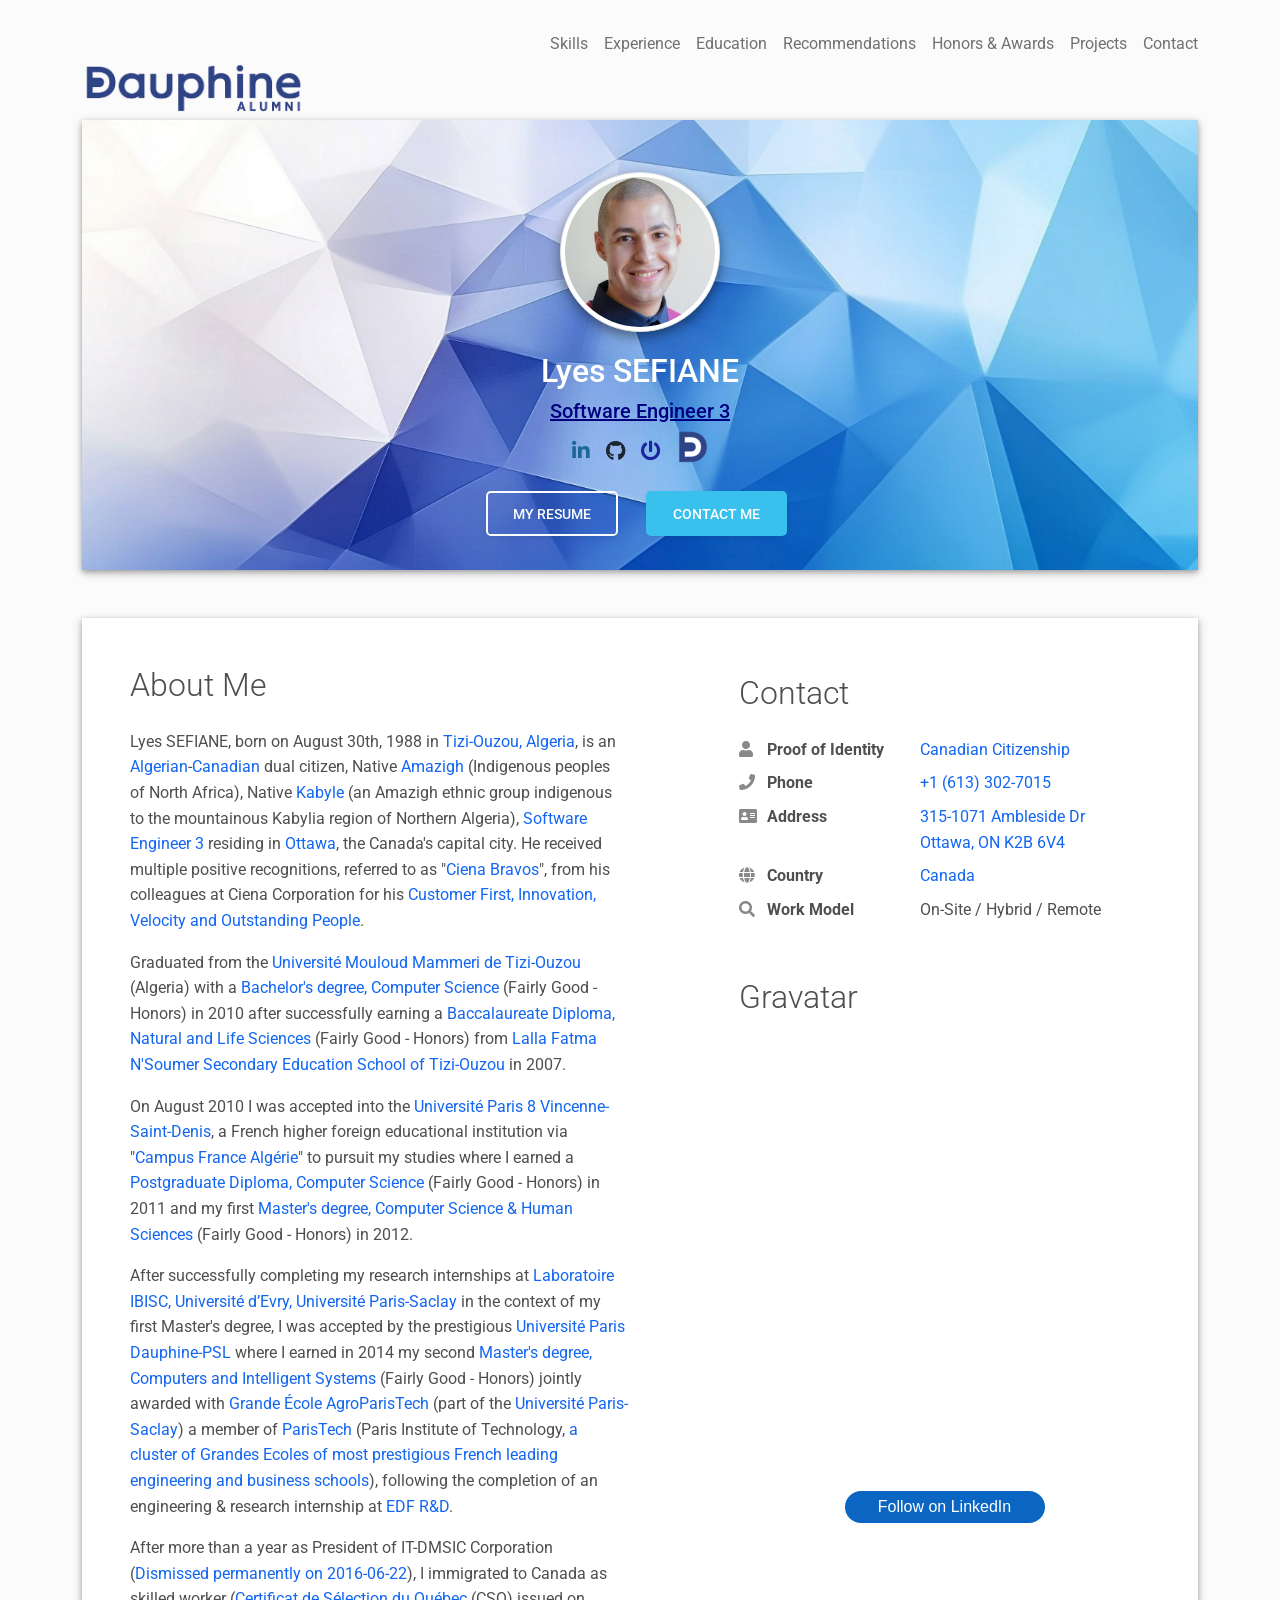
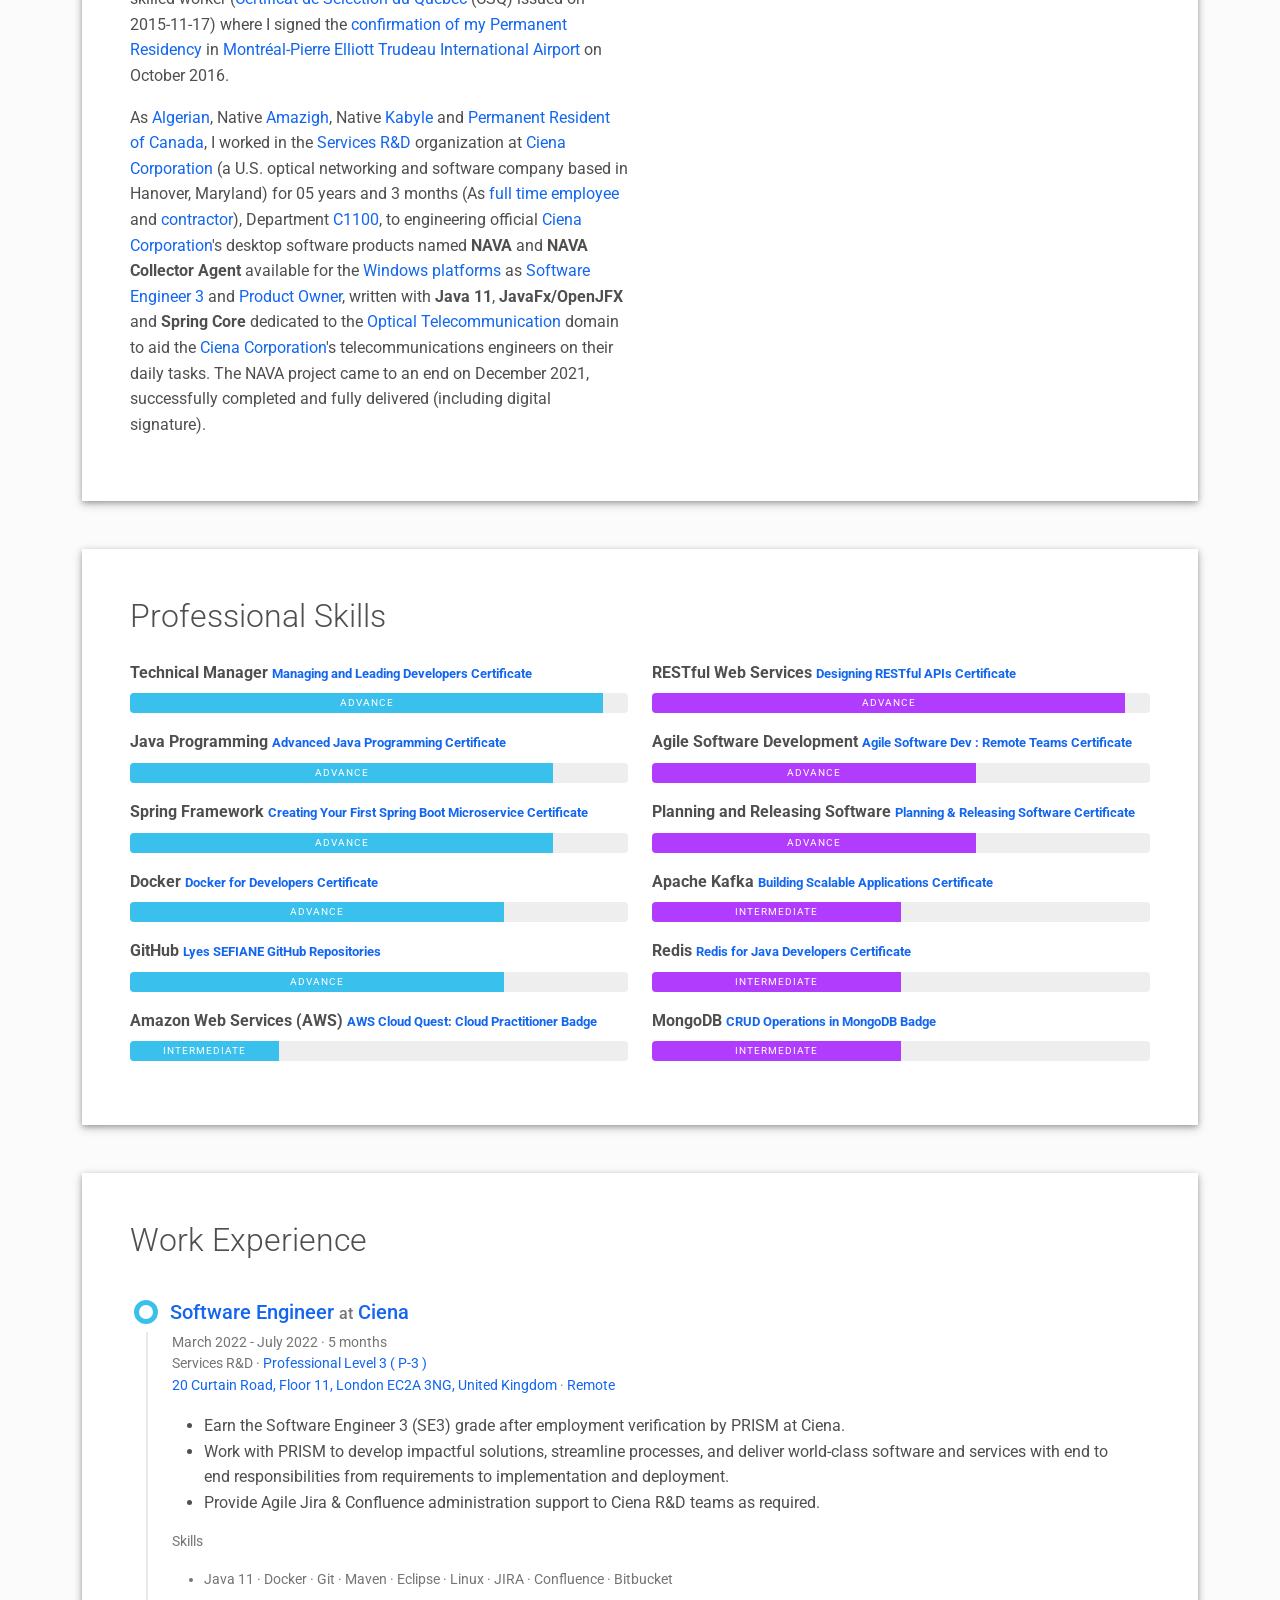
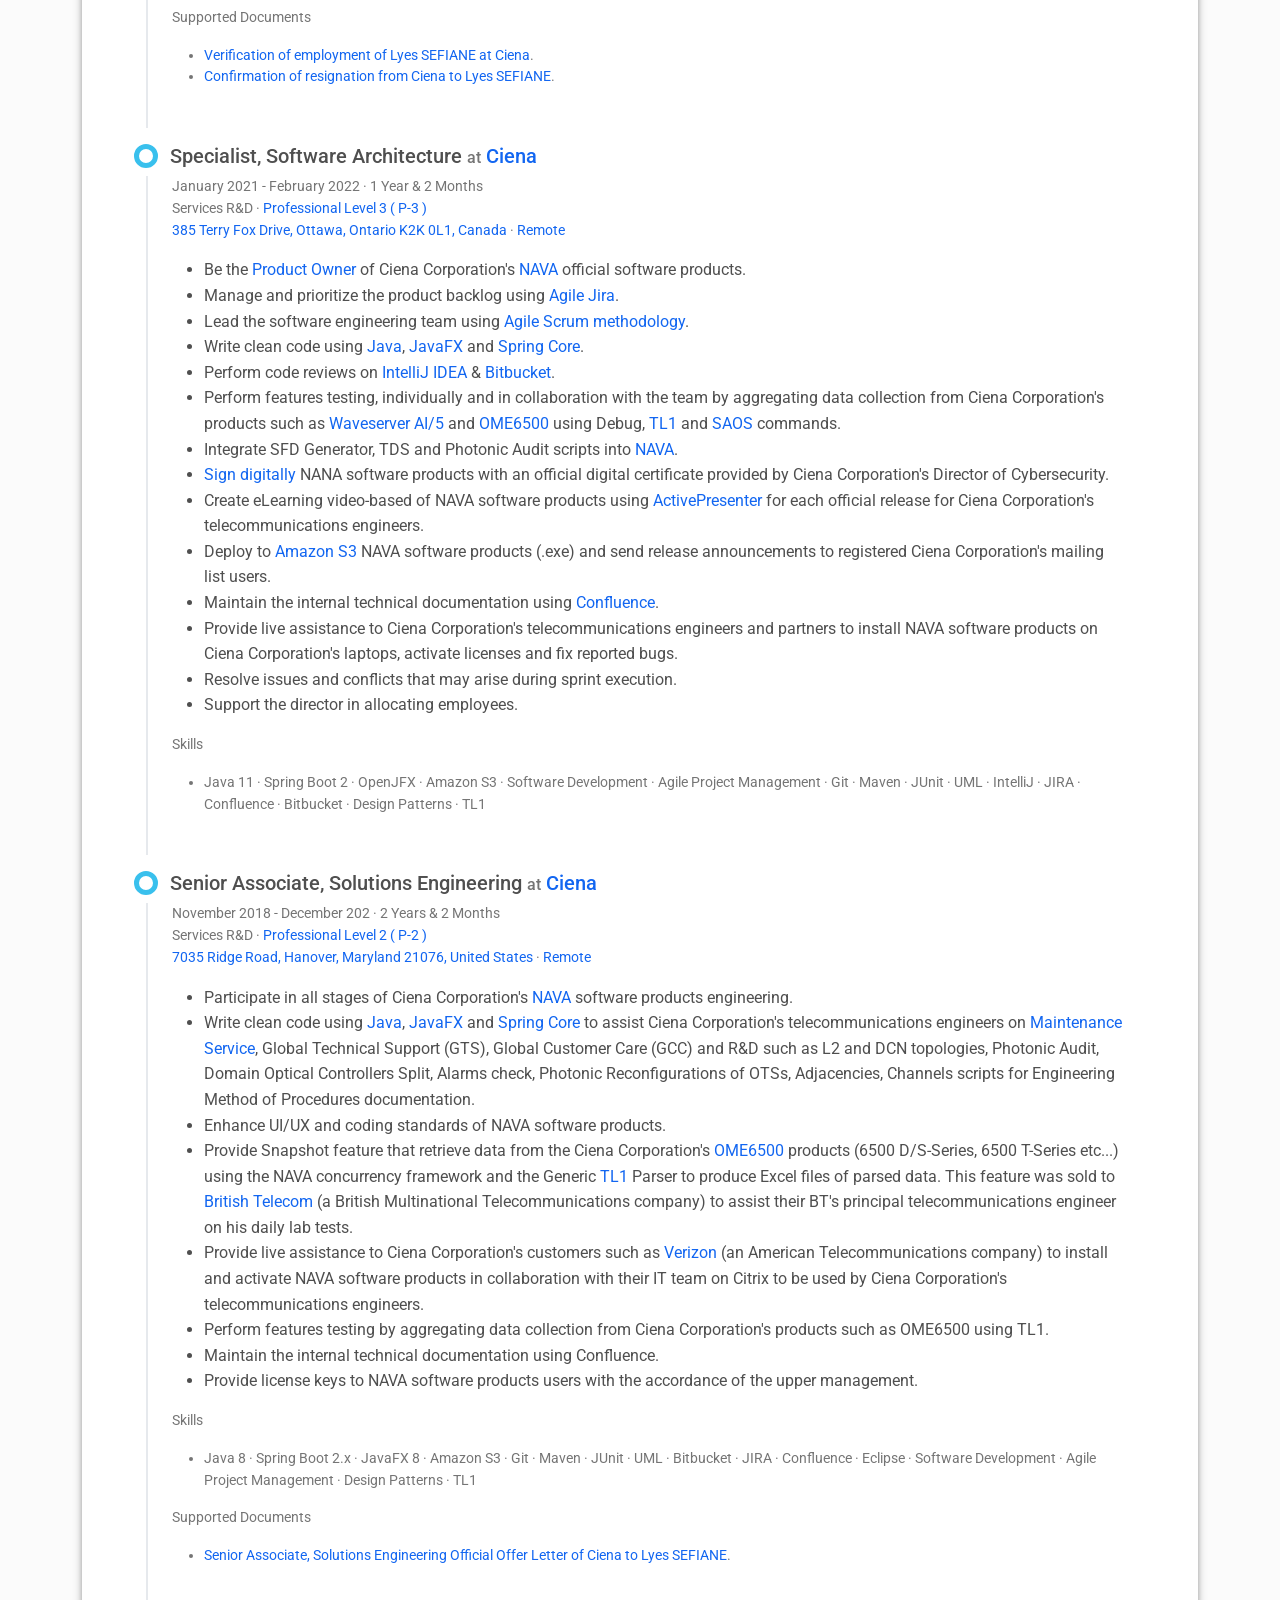
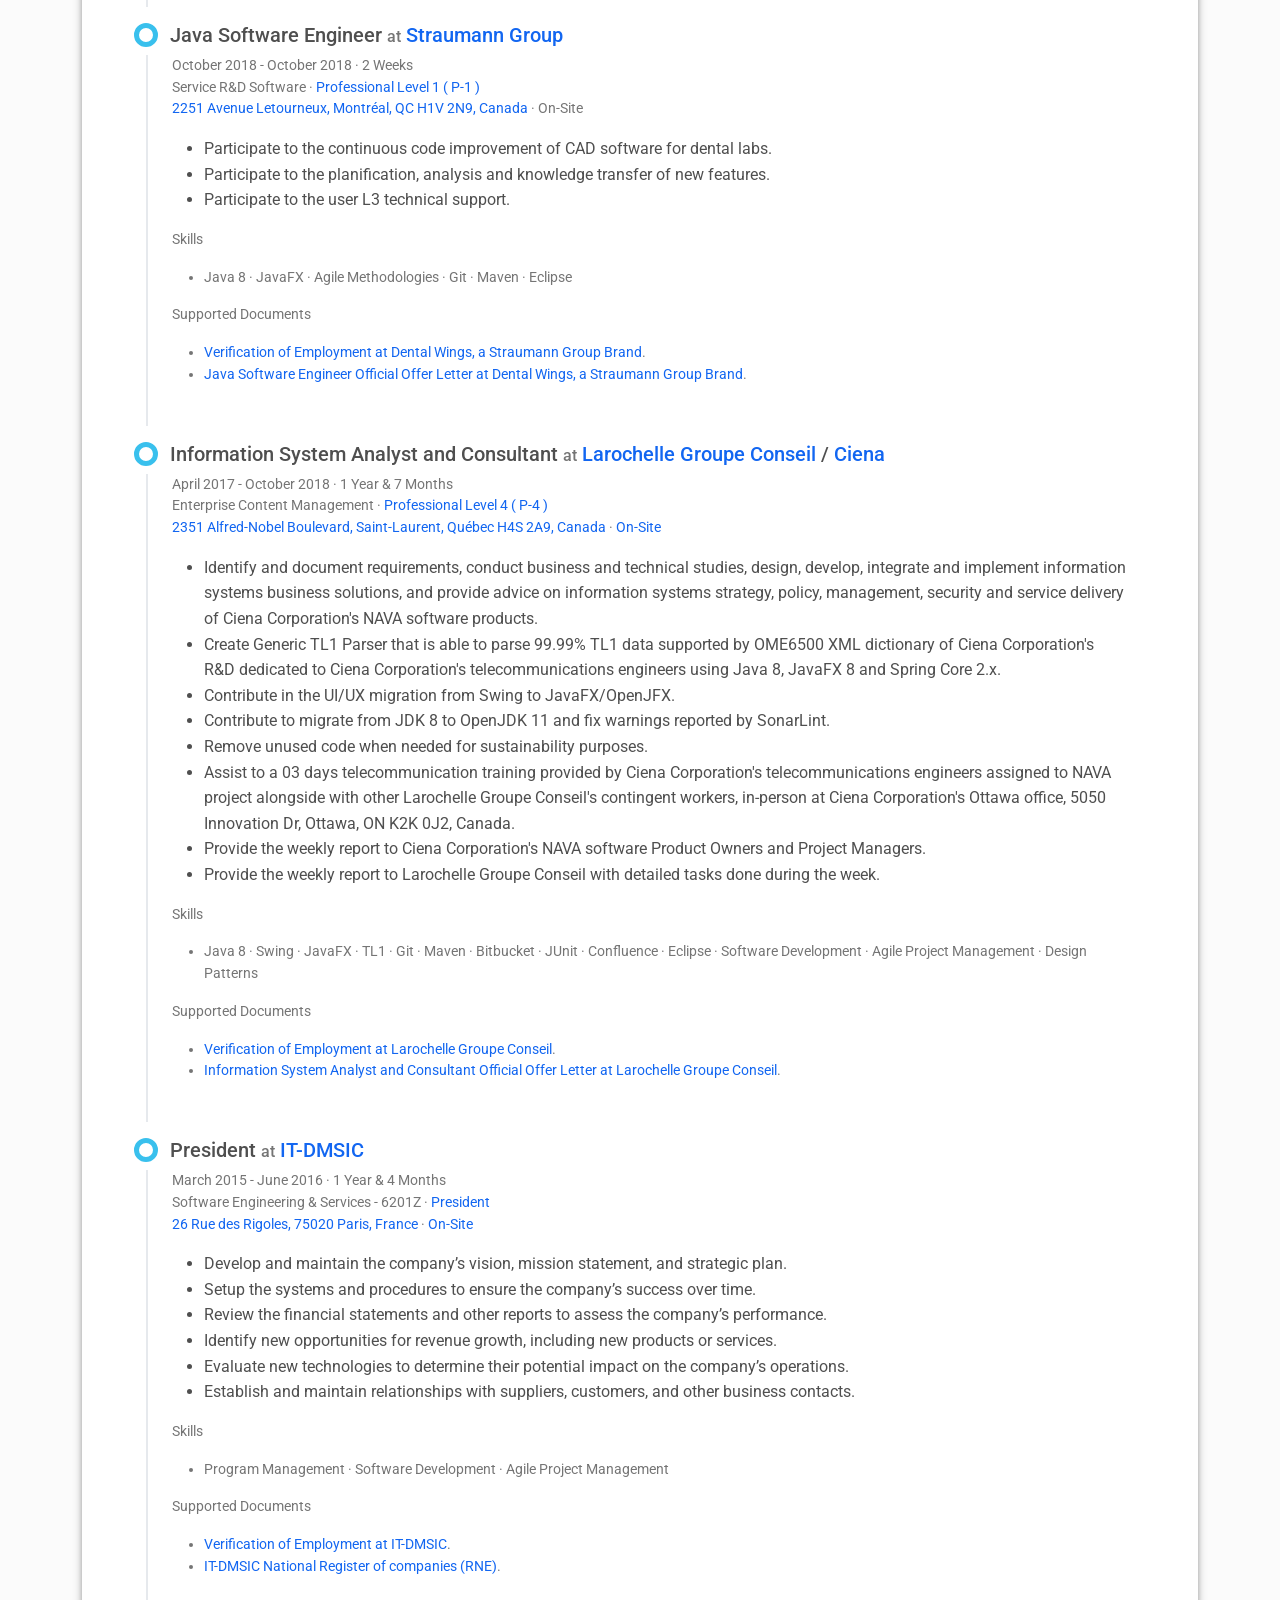
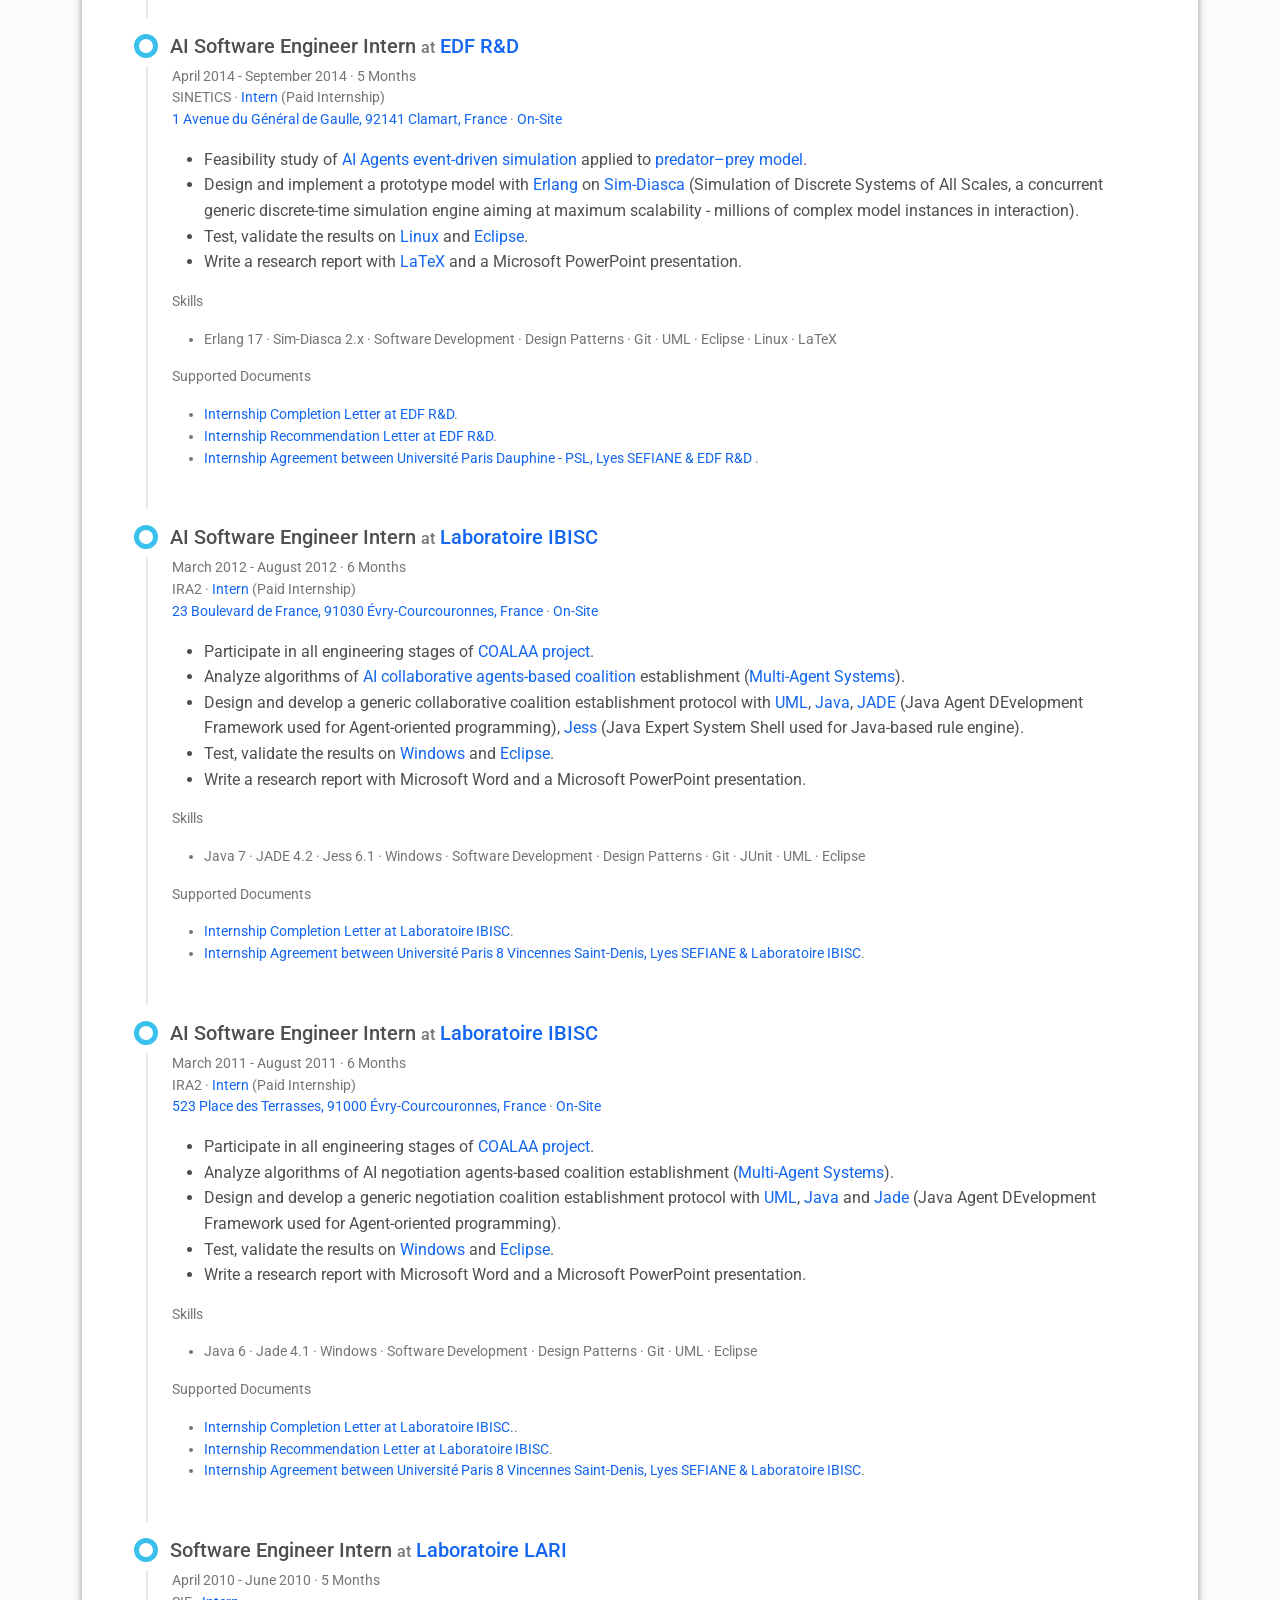
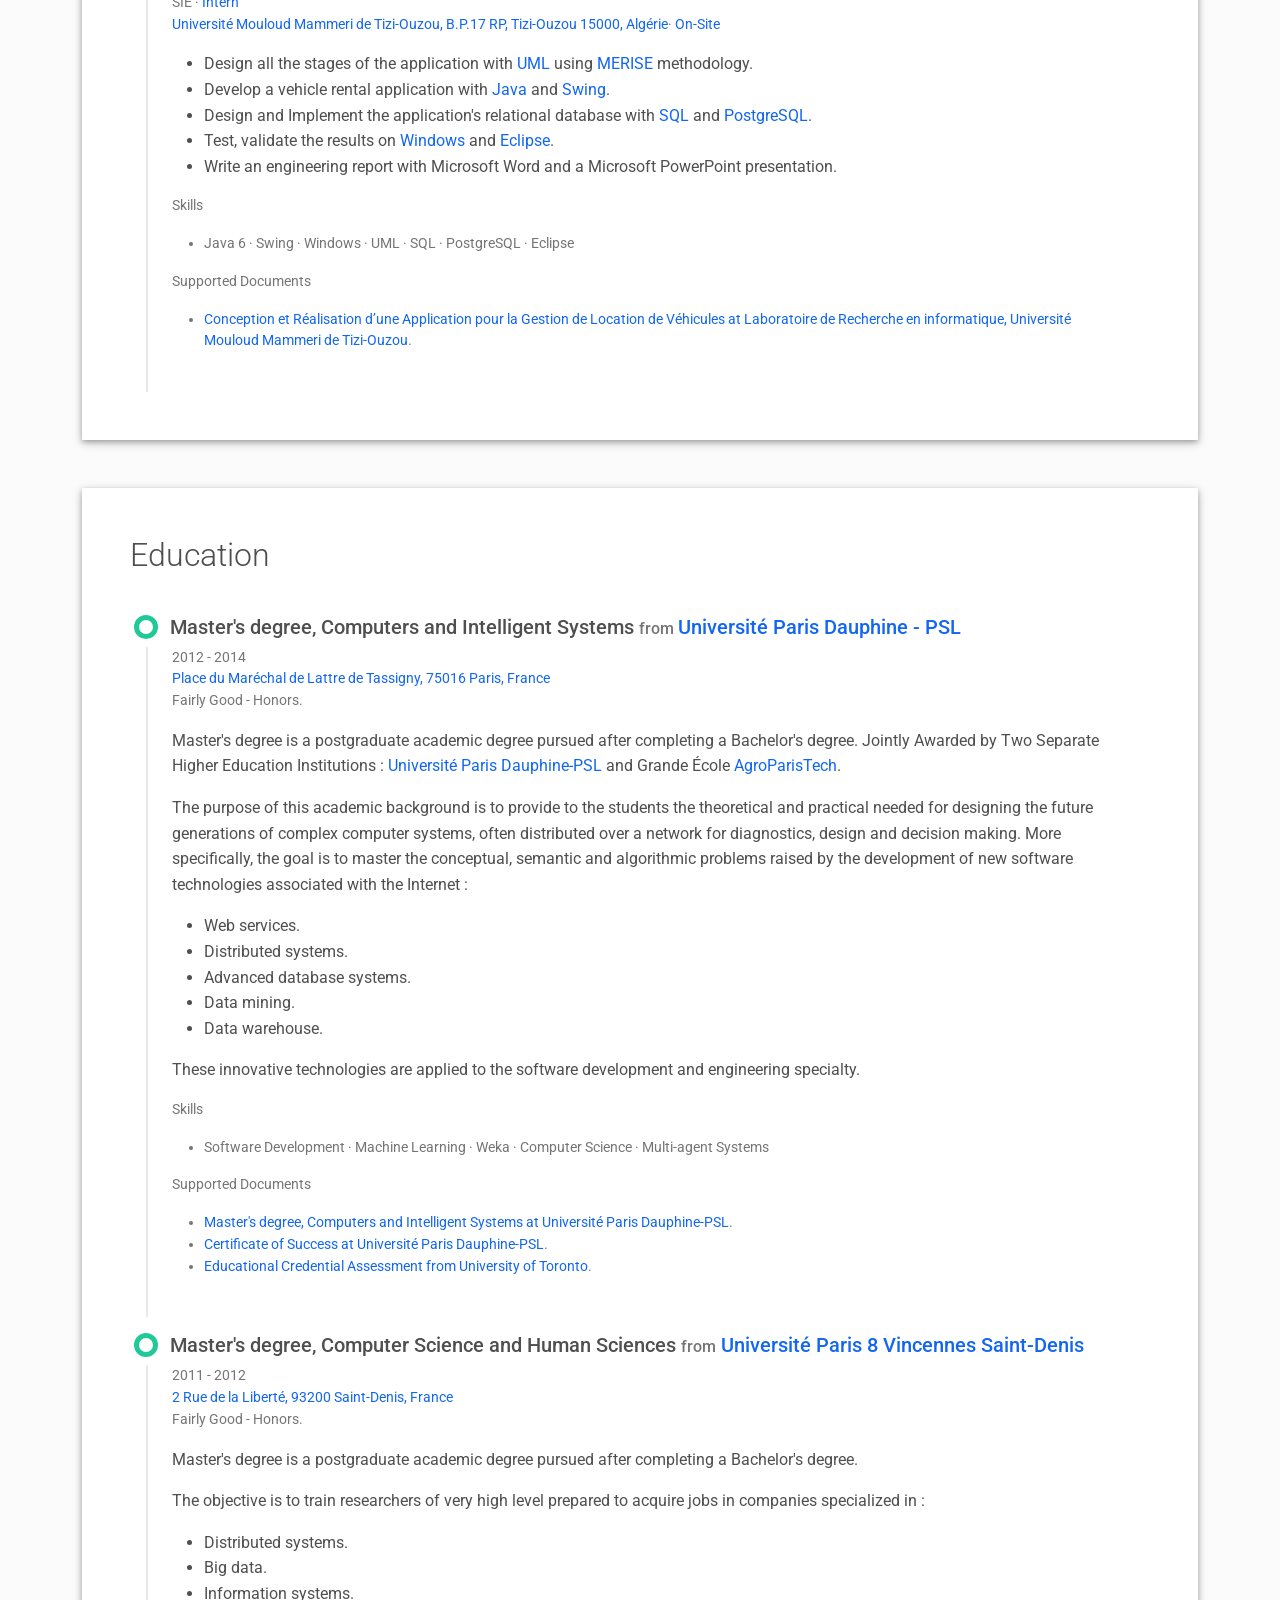
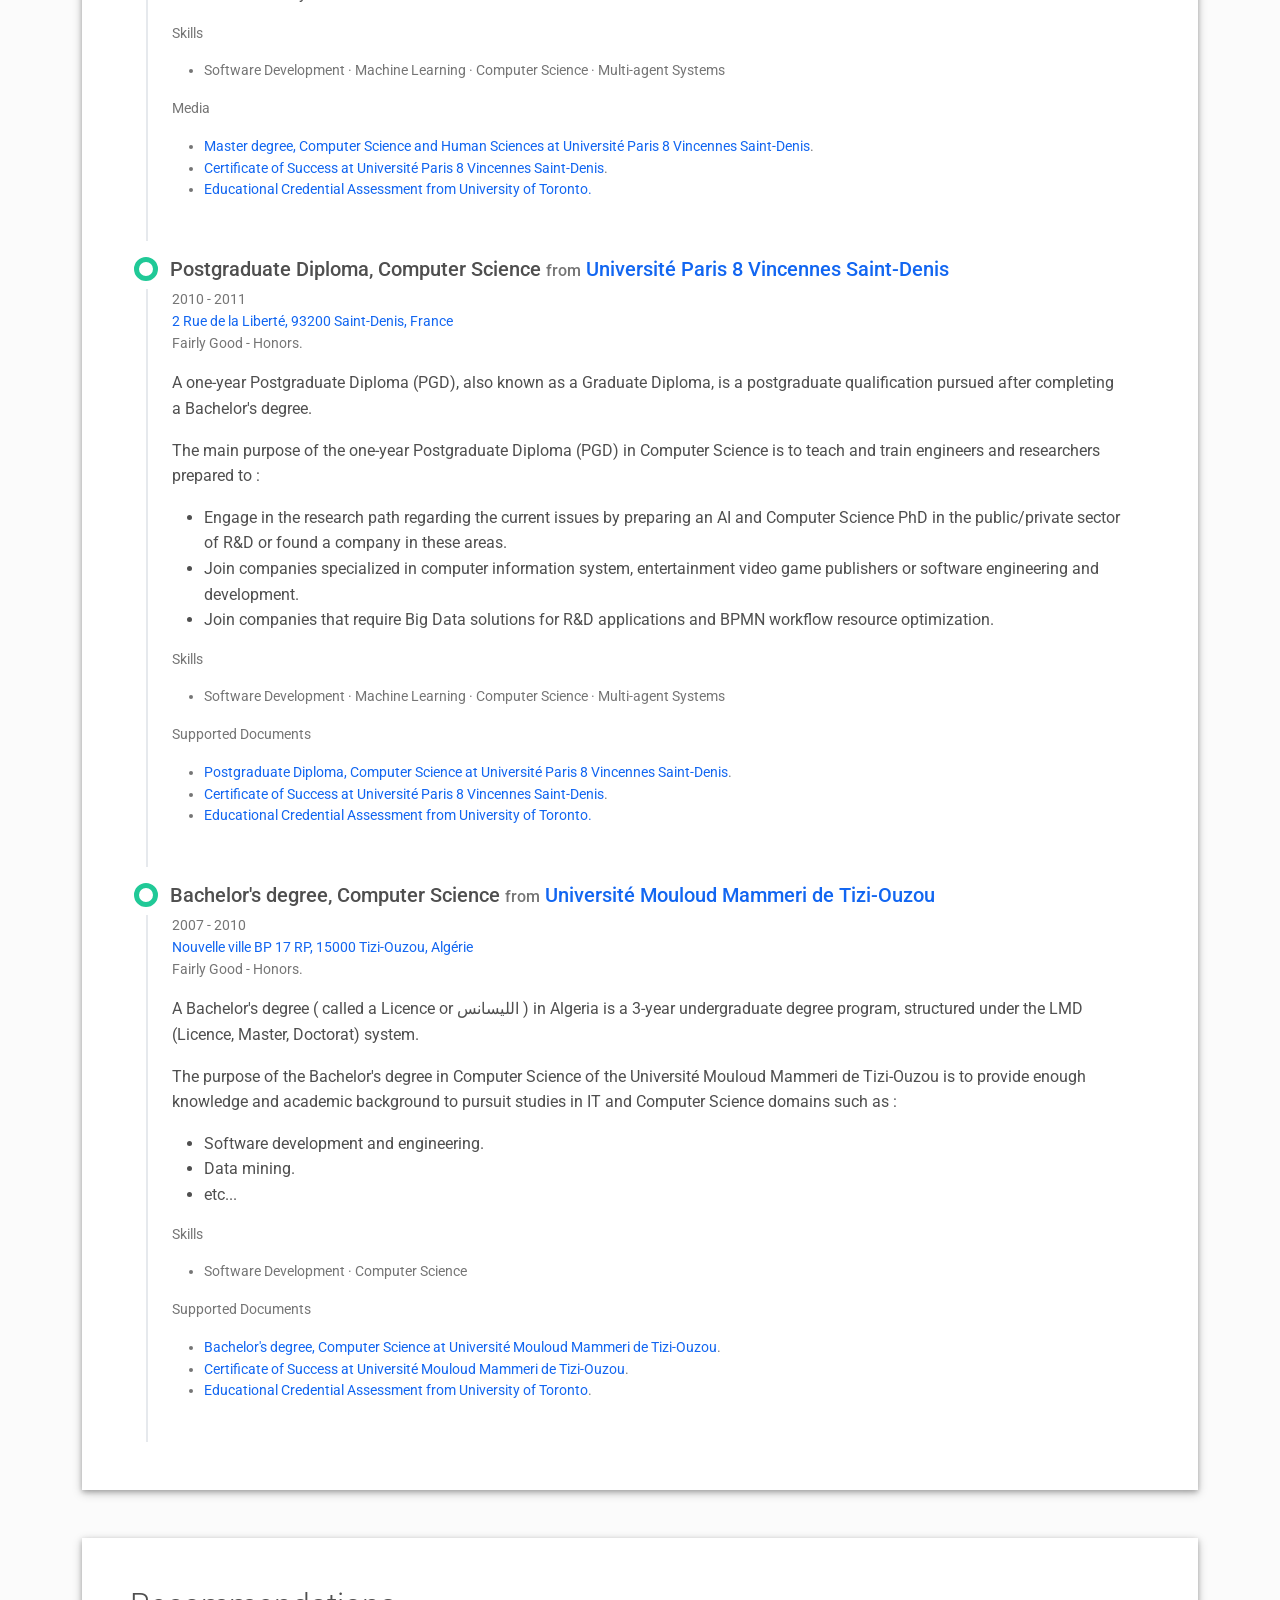
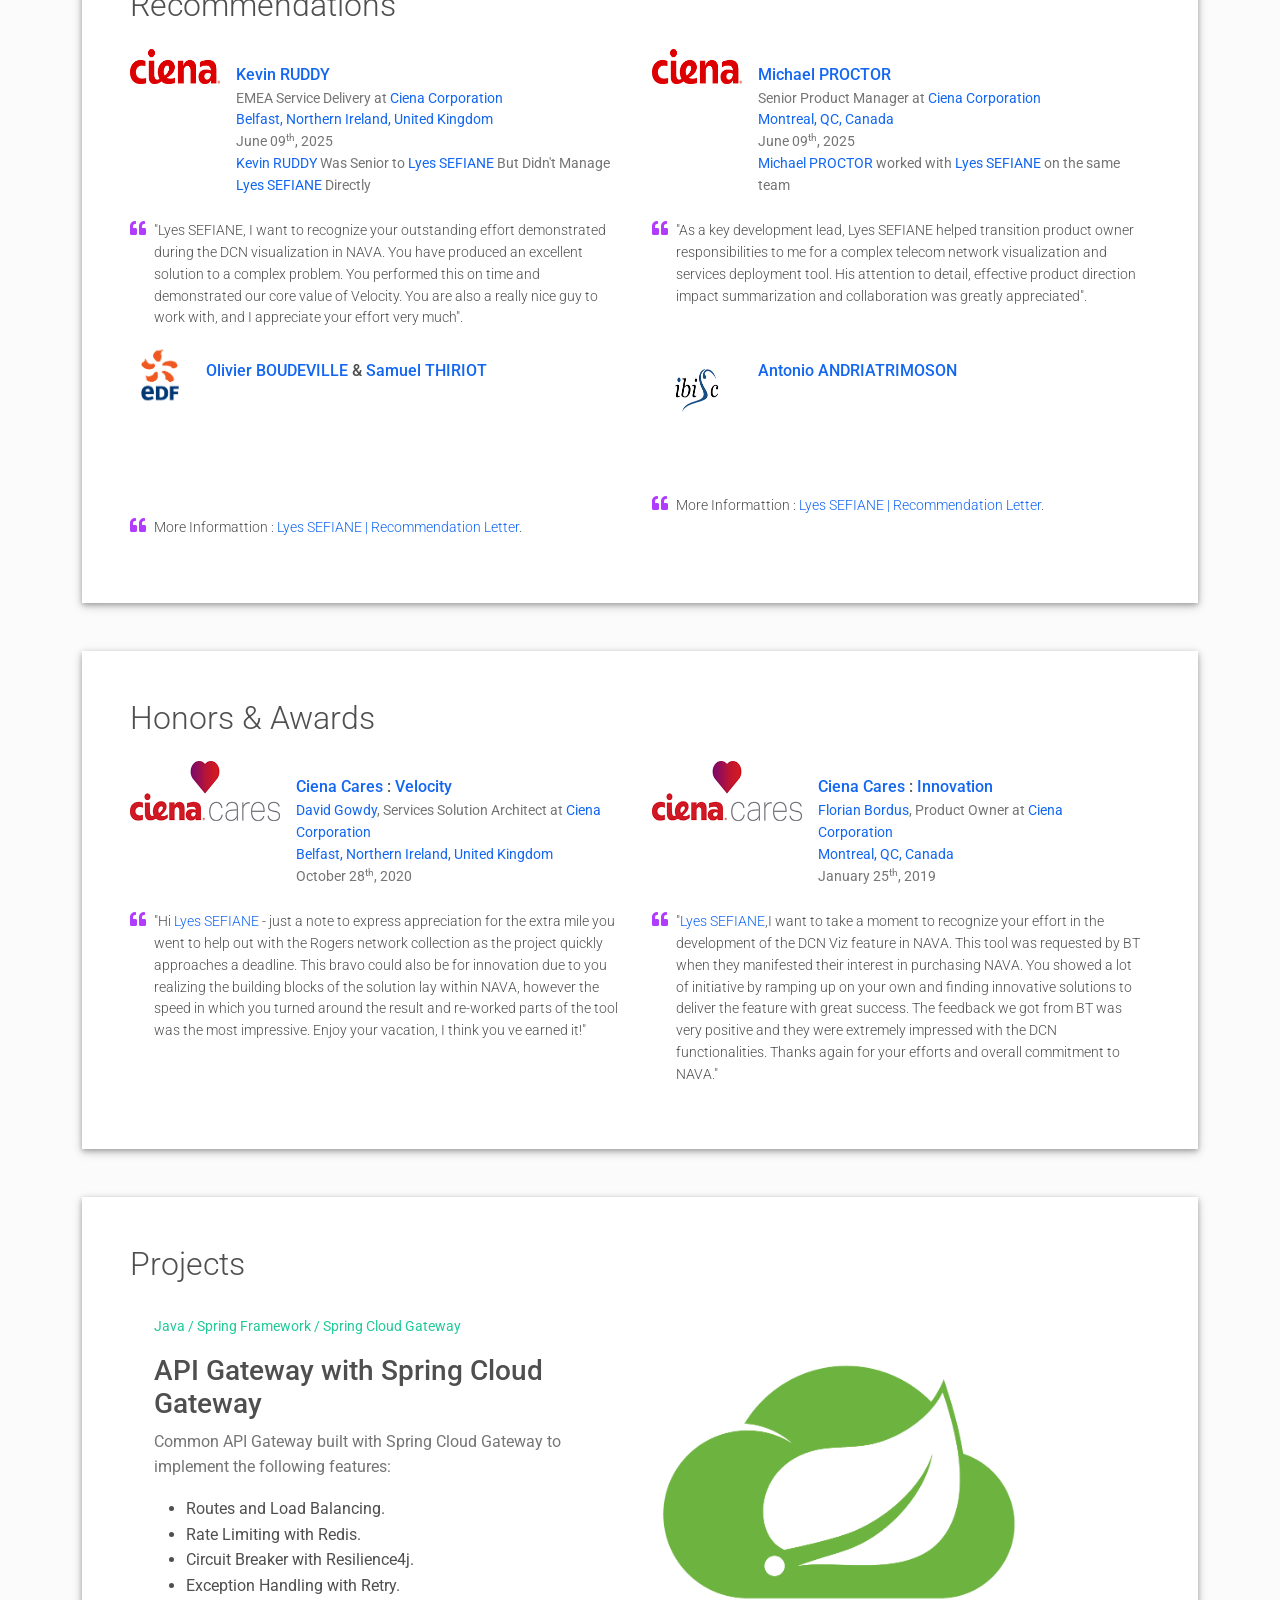
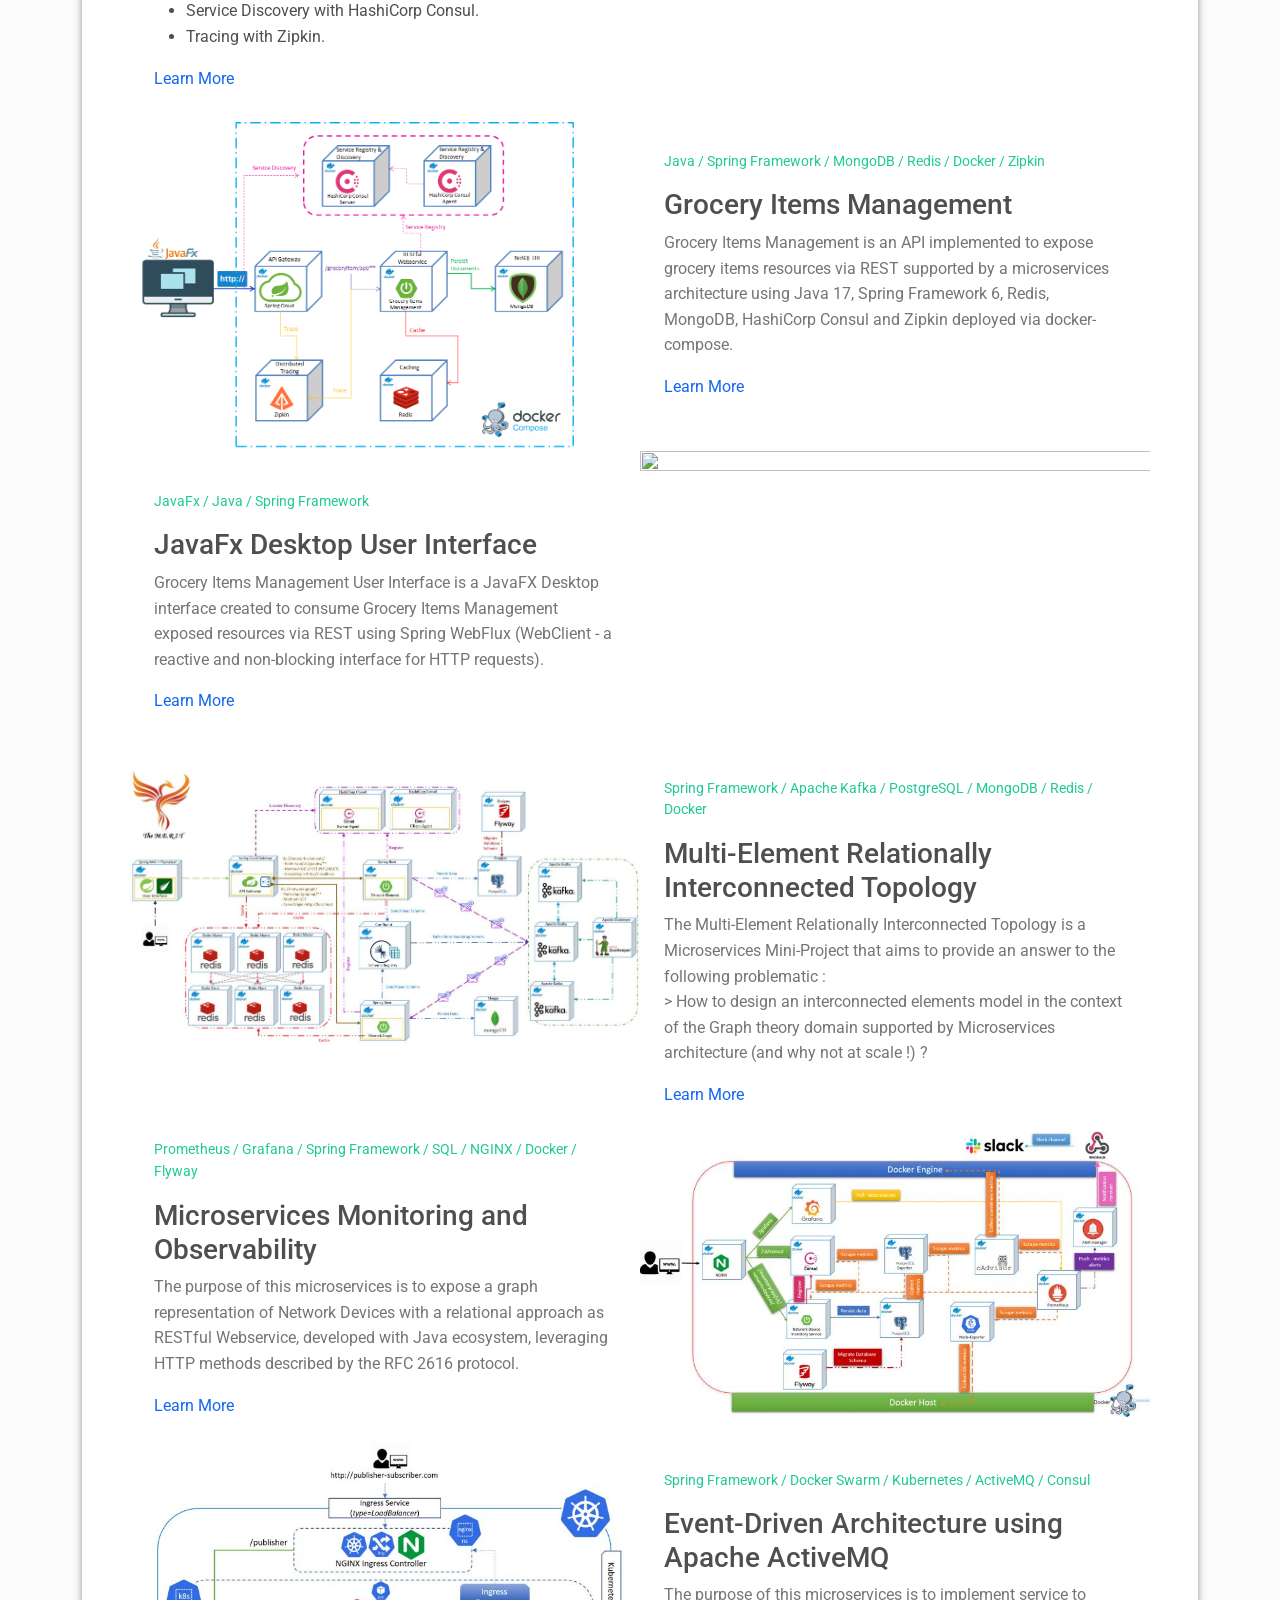
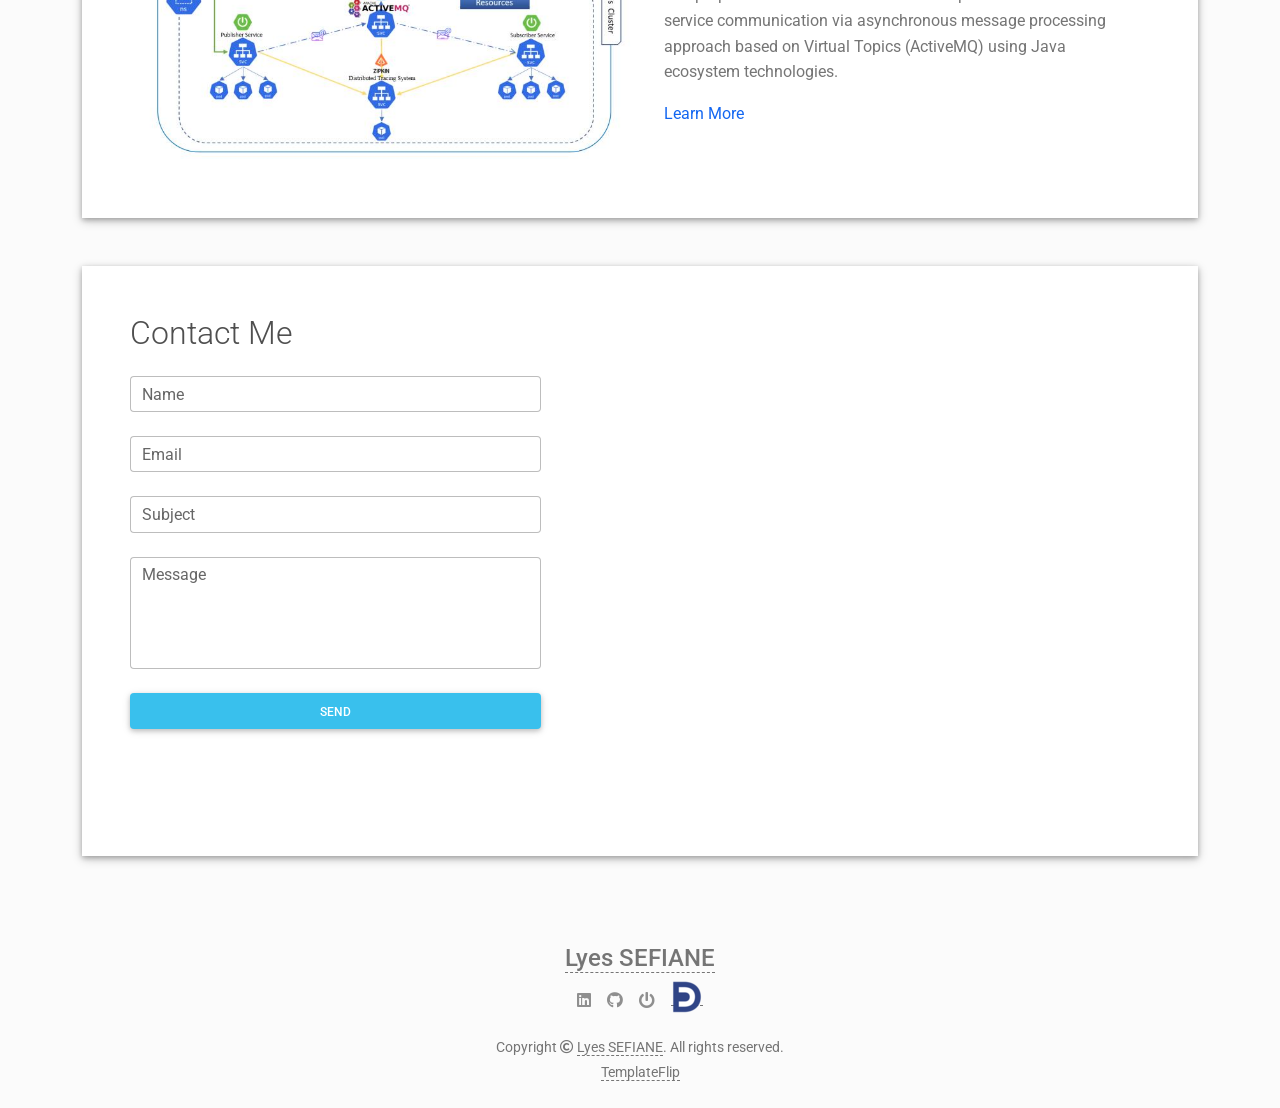
==== index.html @ bfb88513 "Lyes SEFIANE - Software Engineer 3 | Portfolio - Education Section Enhancement Completed." ====
<!DOCTYPE html>
<html lang="en-US" prefix="og: https://ogp.me/ns#">
  <head>
    <meta charset="UTF-8">
    <meta http-equiv="X-UA-Compatible" content="IE=edge">
    <meta name="keywords" content="Lyes SEFIANE - Software Engineer 3 | Portfolio" />
    <meta name="viewport" content="width=device-width, initial-scale=1">
    <meta name="description" content="Lyes SEFIANE, born on August 30th, 1988 in Tizi-Ouzou, Algeria, is an Algerian-Canadian dual citizen, Native Amazigh (Indigenous peoples of North Africa), Native Kabyle (an Amazigh ethnic group indigenous to the mountainous Kabylia region of Northern Algeria), Software Engineer 3 residing in Ottawa, the Canada's capital city.">
    <meta name="author" content="Lyes SEFIANE">
    <meta property="og:image" content="https://github.com/lyes-sefiane/lyes-sefiane-web-app/blob/main/images/lyes-sefiane-canada-portfolio.png?raw=true">
    <title>Lyes SEFIANE - Software Engineer 3 | Portfolio</title>
    <link rel="image_src" href="https://github.com/lyes-sefiane/lyes-sefiane-web-app/blob/main/images/lyes-sefiane-canada-portfolio.png?raw=true" />
    <link rel="canonical" href="https://lyes-sefiane.web.app/" />
    <link rel="preconnect" href="https://fonts.gstatic.com" crossorigin="crossorigin"/>
    <link rel="preload" as="style" href="https://fonts.googleapis.com/css2?family=Poppins:wght@600&amp;family=Roboto:wght@300;400;500;700&amp;display=swap"/>
    <link rel="stylesheet" href="https://fonts.googleapis.com/css2?family=Poppins:wght@600&amp;family=Roboto:wght@300;400;500;700&amp;display=swap" media="print" onload="this.media='all'"/>
    <link href="css/font-awesome/css/all.min.css?ver=1.2.1" rel="stylesheet">
    <link href="css/mdb.min.css?ver=1.2.1" rel="stylesheet">
    <link href="css/aos.css?ver=1.2.1" rel="stylesheet">
    <link href="css/main.css?ver=1.2.1" rel="stylesheet">
    <noscript>
      <link rel="stylesheet" href="https://fonts.googleapis.com/css2?family=Poppins:wght@600&amp;family=Roboto:wght@300;400;500;700&amp;display=swap"/>
      <style type="text/css">
        [data-aos] {
            opacity: 1 !important;
            transform: translate(0) scale(1) !important;
        }
      </style>
    </noscript>
  </head>
  <body class="bg-light" id="top">
    <header class="d-print-none">
      <div class="container text-center text-lg-left">
        <div class="pt-4 clearfix">
          <div class="site-nav"> 
            <nav role="navigation">
              <ul class="nav justify-content-center">
                <li class="nav-item"><a class="nav-link" href="#skills" title="Skills"><span class="menu-title">Skills</span></a>
                </li>
                <li class="nav-item"><a class="nav-link" href="#experience" title="Experience"><span class="menu-title">Experience</span></a>
                </li>
                 <li class="nav-item"><a class="nav-link" href="#education" title="Education"><span class="menu-title">Education</span></a>
                </li>              
                <li class="nav-item"><a class="nav-link" href="#recommendations" title="Recommendations"><span class="menu-title">Recommendations</span></a>
                </li>
                <li class="nav-item"><a class="nav-link" href="#honors-awards" title="Honors-Awards"><span class="menu-title">Honors & Awards</span></a>
                </li>
                <li class="nav-item"><a class="nav-link" href="#projects" title="Projects"><span class="menu-title">Projects</span></a>
                </li>
                <li class="nav-item"><a class="nav-link" href="#contact" title="Contact"><span class="menu-title">Contact</span></a>
                </li>
              </ul>
            </nav>
          </div>
        </div>
      </div>
    </header>
<div class="page-content">
<div class="container">
<div class="resume-container">
<a href="https://www.dauphine-alumni.org/fr/cv/lyes-sefiane/dauphine/2014" target="_blank"><img src="images/dauphine-alumni.png" width="20%" height="20%"/></a> 
  <div class="shadow-1-strong bg-white my-2" id="intro">
    <div class="bg-info text-white">
      <div class="cover bg-image"><img style="height:100%;width:100%;" src="images/cover-image.jpg"/>
        <div class="mask">
          <div class="text-center p-5">
            <div class="avatar p-1"><img class="rounded-circle img-thumbnail shadow-2-strong" src="images/lyes-sefiane.PNG" width="160" height="160"/></div>
            <div class="header-bio mt-3">
              <div data-aos="zoom-in" data-aos-delay="0">
                <h1 class="h2">Lyes SEFIANE</h1>
                  <h5><a href="https://drive.google.com/file/d/1BnjgDKFDwMiCZn5dc0L1Ui_25WWP7ab9/view" target="_blank" style="color:navy; text-decoration: underline;">Software Engineer 3</a></h5>
              </div>
              <div class="header-social mb-3 d-print-none" data-aos="zoom-in" data-aos-delay="200">
                <nav role="navigation">
                  <ul class="nav justify-content-center">
                    <li class="nav-item"><a class="nav-link" href="https://www.linkedin.com/in/lyes-sefiane" title="LinkedIn" target="_blank"><i class="fab fa-linkedin-in" style="color: #035683;"></i><span class="menu-title sr-only">LinkedIn</span></a>
                    </li>
                    <li class="nav-item"><a class="nav-link" href="https://github.com/lyes-sefiane" title="Github" target="_blank"><i class="fab fa-github" style='color:black'></i><span class="menu-title sr-only">Github</span></a>
                    </li>
                    <li class="nav-item"><a class="nav-link" href="https://gravatar.com/lyessefiane" title="Gravatar" target="_blank"><i class="fa fa-power-off" style='color:darkblue'></i><span class="menu-title sr-only">Gravatar</span></a>
                    </li>
                    <li class="nav-item"><a href="https://www.dauphine-alumni.org/fr/cv/lyes-sefiane/dauphine/2014" title="Dauphine Alumni" target="_blank"><img src="images/dauphine-logo.png"><span class="menu-title sr-only">Dauphine Alumni</span></a>
                    </li>
                  </ul>
                </nav>
              </div>
              <div class="d-print-none">
                  <a class="btn btn-outline-light btn-lg shadow-sm mt-1 me-3 mb-2" href="https://drive.google.com/file/d/1bkq8SZ7Ja_p5DxuL6NW0Oh3HfMPkLwu4/view?usp=sharing" title="Lyes Sefiane | Resume" data-aos-delay="700" target="_blank">MY RESUME</a>
                  <a class="btn btn-info btn-lg shadow-sm mt-1 m-2" href="#contact" data-aos-delay="700">CONTACT ME</a>
            </div>
            <div>
            </div>
            </div>
          </div>
        </div>
      </div>
    </div>
  </div>

  <!-- About Section -->
  <!------------------->
  <div class="shadow-1-strong bg-white my-5 p-5" id="about">
    <div class="about-section">
      <div class="row">
        <div class="col-md-6">
          <h2 class="h2 fw-light mb-4">About Me</h2>
            <section>
                <p>Lyes SEFIANE, born on August 30th, 1988 in <a href="https://maps.app.goo.gl/kSXZ65gdiTkuaKwR6" target="_blank">Tizi-Ouzou, Algeria</a>, is an
                    <a href="https://drive.google.com/file/d/1HzOTDT4hrelHlvfMTe-rifpWcx39zinb/view?usp=sharing" target="_blank">Algerian</a>-<a href="https://drive.google.com/file/d/12dh_p6dAjBZSimROL9dcw-bLXMYd6yrV/view?usp=drive_link" target="_blank">Canadian</a> dual citizen,
                    Native <a href="https://dpul.princeton.edu/oral-history-nes/feature/who-are-the-amazigh" target="_blank">Amazigh</a> (Indigenous peoples of North Africa), Native <a href="https://en.wikipedia.org/wiki/Kabyle_people" target="_blank">Kabyle</a>
                    (an Amazigh ethnic group indigenous to the mountainous Kabylia region of Northern Algeria), <a href="https://drive.google.com/file/d/1BnjgDKFDwMiCZn5dc0L1Ui_25WWP7ab9/view?usp=sharing" target="_blank">Software Engineer 3</a> residing in <a href="https://maps.app.goo.gl/DyicXDprhspQdiKXA">Ottawa</a>,
                    the Canada's capital city. He received multiple positive recognitions, referred to as "<a href="https://www.ciena.com/about/purpose" target="_blank">Ciena Bravos</a>", from his colleagues at Ciena Corporation for his <a href="#honors-awards">Customer First, Innovation, Velocity and Outstanding People</a>.
                </p>
                <p>Graduated from the <a href="https://www.ummto.dz/" target="_blank">Université Mouloud Mammeri de Tizi-Ouzou</a> (Algeria) with a <a href="https://drive.google.com/file/d/15ezQ4R0MHawlukED5f6lv1PImFLMqXwa/view?usp=sharing" target="_blank">Bachelor's degree, Computer Science</a> (Fairly Good - Honors) in 2010
                    after successfully earning a <a href="https://drive.google.com/file/d/1bse4l1s3VRxCj7dCN_lhpnIYBMJ9tmqa/view" target="_blank">Baccalaureate Diploma, Natural and Life Sciences</a> (Fairly Good - Honors) from
                    <a href="https://share.google/w3pdgX5q91evTyXPJ" target="_blank">Lalla Fatma N'Soumer Secondary Education School of Tizi-Ouzou</a> in 2007.
                </p>
                <p>On August 2010 I was accepted into the <a href="https://www.univ-paris8.fr/" target="_blank">Université Paris 8 Vincenne-Saint-Denis</a>, a French higher foreign educational institution via "<a href="https://www.algerie.campusfrance.org/" target="_blank">Campus France Algérie</a>" to pursuit
                    my studies where I earned a <a href="https://drive.google.com/file/d/1WdS2EfZTExwXt6VpmlChSbPSomkTQpRp/view" target="_blank">Postgraduate Diploma, Computer Science</a> (Fairly Good - Honors) in 2011 and
                    my first <a href="https://drive.google.com/file/d/1lzQmrBOSFxf5csVgvnWjMZ0Z_ch4XiMS/view" target="_blank">Master's degree, Computer Science & Human Sciences</a> (Fairly Good - Honors) in 2012.
                </p>
                <p>After successfully completing my research internships at <a href="https://www.ibisc.univ-evry.fr/" target="_blank">Laboratoire IBISC, Université d’Evry, Université Paris-Saclay</a> in the context of my first Master's degree,
                    I was accepted by the prestigious <a href="https://dauphine.psl.eu/en/" target="_blank">Université Paris Dauphine-PSL</a> where I earned in 2014 my second
                    <a href="https://drive.google.com/file/d/1G-l6zorsnxlqjh_XCGZ6UACVLiKEqN2L/view" target="_blank">Master's degree, Computers and Intelligent Systems</a> (Fairly Good - Honors) jointly awarded with <a href="https://www.agroparistech.fr/en" target="_blank">Grande École AgroParisTech</a>
                    (part of the <a href="https://www.universite-paris-saclay.fr/en" target="_blank">Université Paris-Saclay</a>) a member of <a href="https://paristech.fr/en" target="_blank">ParisTech</a>
                    (Paris Institute of Technology, <a href="https://paristech.fr/en/paristech-engineering-schools" target="_blank">a cluster of Grandes Ecoles of most prestigious French leading engineering and business schools</a>),
                    following the completion of an engineering & research internship at <a href="https://www.edf.fr/en" target="_blank">EDF R&D</a>.
                </p>
                <p>After more than a year as President of IT-DMSIC Corporation (<a href="https://www.verif.com/en/company/IT-DMSIC-68d9c0471299230338c1fe55/" target="_blank">Dismissed permanently on 2016-06-22</a>),
                    I immigrated to Canada as skilled worker (<a href="https://drive.google.com/file/d/1k9YifLNUQaphpXxWTgePhW3-Jx5iCkYq/view?usp=sharing" target="_blank">Certificat de Sélection du Québec</a> (CSQ) issued on 2015-11-17)
                    where I signed the <a href="https://drive.google.com/file/d/1wyxIkC_lWdDZlfz_JGn1-NNtj8dNnuzy/view?usp=sharing" target="_blank">confirmation of my Permanent Residency</a> in
                    <a href="https://en.wikipedia.org/wiki/Montr%C3%A9al%E2%80%93Trudeau_International_Airport" target="_blank">Montréal-Pierre Elliott Trudeau International Airport</a> on October 2016.
                </p>
                <p>As <a href="https://drive.google.com/file/d/1ZFE8EHSwM2NZnp4pd2QSYdXrZNnNiiO_/view" target="_blank">Algerian</a>, Native <a href="https://dpul.princeton.edu/oral-history-nes/feature/who-are-the-amazigh" target="_blank">Amazigh</a>,
                    Native <a href="https://en.wikipedia.org/wiki/Kabyle_people" target="_blank">Kabyle</a> and <a href="https://drive.google.com/file/d/1nAtQwGRk7iIcoxi3vCvd03W2MWvyXFmz/view?usp=sharing" target="_blank">Permanent Resident of Canada</a>,
                    I worked in the <a href="https://www.ciena.com/products/ciena-services/improve/optimization-service" target="_blank">Services R&D</a> organization at <a href="https://en.wikipedia.org/wiki/Ciena">Ciena Corporation</a> (a U.S. optical networking and software company based in Hanover, Maryland)
                    for 05 years and 3 months (As <a href="https://drive.google.com/file/d/1BnjgDKFDwMiCZn5dc0L1Ui_25WWP7ab9/view?usp=sharing" target="_blank">full time employee</a> and <a href="https://drive.google.com/file/d/1SJ8wcgfiGN5pqJ1OutVjEve0uJWK_vEu/view?usp=sharing" target="_blank">contractor</a>),
                    Department <a href="https://drive.google.com/file/d/1FnaLwBiVUpkjVOUd17wiNxwX-Lbpmq_m/view?usp=sharing" target="_blank">C1100</a>, to engineering official <a href="https://en.wikipedia.org/wiki/Ciena">Ciena Corporation</a>'s desktop software products named <strong>NAVA</strong> and <strong>NAVA Collector Agent</strong> available for the
                    <a href="https://www.microsoft.com/en-us/windows" target="_blank">Windows platforms</a> as <a href="https://hiring.monster.com/resources/job-descriptions/computer/senior-software-engineer/" target="_blank">Software Engineer 3</a>
                    and <a href="https://www.scrum.org/resources/what-is-a-product-owner" target="_blank">Product Owner</a>, written with <strong>Java 11</strong>, <strong>JavaFx/OpenJFX</strong> and <strong>Spring Core</strong>
                    dedicated to the <a href="https://www.sciencedirect.com/topics/engineering/optical-telecommunication" target="_blank">Optical Telecommunication</a> domain to aid the <a href="https://en.wikipedia.org/wiki/Ciena">Ciena Corporation</a>'s telecommunications engineers on their daily tasks.
                    The NAVA project came to an end on December 2021, successfully completed and fully delivered (including digital signature).
                </p>
            </section>
            
        </div>

        <div class="col-md-5 offset-lg-1">
                
          <div class="row mt-2">
            <h2 class="h2 fw-light mb-4">Contact</h2>
            <div class="col-sm-5">
              <div class="pb-2 fw-bolder"><i class="fas fa-user pe-2 text-muted" style="width:24px;opacity:0.85;"></i> Proof of Identity</div>
            </div>
            <div class="col-sm-7">
              <div class="pb-2"><a href="https://drive.google.com/file/d/12dh_p6dAjBZSimROL9dcw-bLXMYd6yrV/view?usp=sharing" target="_blank">Canadian Citizenship</a></div>
            </div>
            <div class="col-sm-5">
              <div class="pb-2 fw-bolder"><i class="fas fa-phone pe-2 text-muted" style="width:24px;opacity:0.85;"></i> Phone</div>
            </div>
            <div class="col-sm-7">
              <div class="pb-2"><a href="https://drive.google.com/file/d/1AuIRxVjGUiBeEHNgz_7-UjU0QorgNBWc/view?usp=sharing" target="_blank">+1 (613) 302-7015</a></div>
            </div>
          <div class="col-sm-5">
              <div class="pb-2 fw-bolder"><i class="fas fa-address-card pe-2 text-muted" style="width:24px;opacity:0.85;"></i> Address</div>
            </div>
            <div class="col-sm-7">
              <div class="pb-2"><a href="https://drive.google.com/file/d/157ln5tkNGCIh70GoskptxAkYTPGXvXm6/view?usp=sharing" target="_blank">315-1071 Ambleside Dr<br/>Ottawa, ON K2B 6V4</a></div>
            </div> 
                    <div class="col-sm-5">
              <div class="pb-2 fw-bolder"><i class="fas fa-globe pe-2 text-muted" style="width:24px;opacity:0.85;"></i> Country</div>
            </div>
            <div class="col-sm-7">
              <div class="pb-2"><a href="https://maps.app.goo.gl/U4LKi2z8S5tNh6wt5" target="_blank">Canada</a></div>
            </div>          
            <div class="col-sm-5">
              <div class="pb-2 fw-bolder"><i class="fa fa-search pe-2 text-muted" style="width:24px;opacity:0.85;"></i> Work Model</div>
            </div>
            <div class="col-sm-7">
              <div class="pb-2">On-Site / Hybrid / Remote</div>
            </div>           

            <div class="row mt-5">
              <h2 class="h2 fw-light mb-4">Gravatar</h2>
              <iframe src="https://gravatar.com/lyessefiane.card" width="24px" height="450" style="border:0; margin:0; padding:0;"></iframe>
            </div> 
          </div>
          <style>
                    .libutton {
                      text-align: center;
                      display: flex;
                      flex-direction: column;
                      justify-content: center;
                      margin: auto;
                      padding: 7px;
                      outline: none;
                      text-decoration: none !important;
                      color: #ffffff !important;
                      width: 200px;
                      height: 32px;
                      border-radius: 16px;
                      background-color: #0A66C2;
                      font-family: "SF Pro Text", Helvetica, sans-serif;
                    }
            </style>
            <a class="libutton" href="https://www.linkedin.com/comm/mynetwork/discovery-see-all?usecase=PEOPLE_FOLLOWS&followMember=lyes-sefiane" target="_blank">Follow on LinkedIn</a>

          
		  
      </div>
      </div>
    </div>
  </div>

  <!-- Professional Skills Section -->
  <!--------------------------------->
  <div class="shadow-1-strong bg-white my-5 p-5" id="skills">
    <div class="skills-section">
      <h2 class="h2 fw-light mb-4">Professional Skills</h2>
      <div class="row">
        <div class="col-md-6">
          <!--Left Column-->
          <!--------------->
          <div class="mb-3"><span class="fw-bolder">Technical Manager <a href="https://drive.google.com/file/d/1yLK-1pIh55lFhVCtYF6PcqU4J47nvVkS/view?usp=sharing" target="_blank" style="font-size:13px;">Managing and Leading Developers Certificate</a></span>
            <div class="progress my-2 rounded" style="height: 20px">
              <div class="progress-bar bg-info" role="progressbar" data-aos="zoom-in-right" data-aos-delay="300" data-aos-anchor=".skills-section" style="width: 95%" aria-valuenow="95" aria-valuemin="0" aria-valuemax="100">Advance</div>
            </div>
          </div>
          <div class="mb-3"><span class="fw-bolder">Java Programming <a href="https://drive.google.com/file/d/1H7n4Z-qav1BpdhdJilk1I9O_RPVTsUNo/view?usp=sharing" target="_blank" style="font-size:13px;">Advanced Java Programming Certificate</a></span>
            <div class="progress my-2 rounded" style="height: 20px">
              <div class="progress-bar bg-info" role="progressbar" data-aos="zoom-in-right" data-aos-delay="100" data-aos-anchor=".skills-section" style="width: 85%;" aria-valuenow="85" aria-valuemin="0" aria-valuemax="100">Advance</div>
            </div>
          </div>
          <div class="mb-3"><span class="fw-bolder">Spring Framework <a href="https://drive.google.com/file/d/1_hCAitNjtv90Bv1HnrzX3qJGLjMw2M3q/view?usp=sharing" target="_blank" style="font-size:13px;">Creating Your First Spring Boot Microservice Certificate</a></span>
            <div class="progress my-2 rounded" style="height: 20px">
              <div class="progress-bar bg-info" role="progressbar" data-aos="zoom-in-right" data-aos-delay="200" data-aos-anchor=".skills-section" style="width: 85%" aria-valuenow="85" aria-valuemin="0" aria-valuemax="100">Advance</div>
            </div>
          </div>
          <div class="mb-3"><span class="fw-bolder">Docker <a href="https://drive.google.com/file/d/14qWZ9UGebIMEf25WCl1mN5q-UyGC1vF0/view?usp=sharing" target="_blank" style="font-size:13px;">Docker for Developers Certificate</a></span>
            <div class="progress my-2 rounded" style="height: 20px">
              <div class="progress-bar bg-info" role="progressbar" data-aos="zoom-in-right" data-aos-delay="300" data-aos-anchor=".skills-section" style="width: 75%" aria-valuenow="75" aria-valuemin="0" aria-valuemax="100">Advance</div>
            </div>
          </div>
          <div class="mb-3"><span class="fw-bolder">GitHub <a href="https://github.com/lyes-sefiane" target="_blank" style="font-size:13px;">Lyes SEFIANE GitHub Repositories</a></span>
            <div class="progress my-2 rounded" style="height: 20px">
              <div class="progress-bar bg-info" role="progressbar" data-aos="zoom-in-right" data-aos-delay="300" data-aos-anchor=".skills-section" style="width: 75%" aria-valuenow="75" aria-valuemin="0" aria-valuemax="100">Advance</div>
            </div>
          </div>
		      <div class="mb-3"><span class="fw-bolder">Amazon Web Services (AWS) <a href="https://www.credly.com/badges/c0164deb-d67f-45ea-8e75-7b4bf9f116c1" target="_blank" style="font-size:13px;">AWS Cloud Quest: Cloud Practitioner Badge</a></span>
            <div class="progress my-2 rounded" style="height: 20px">
              <div class="progress-bar bg-info" role="progressbar" data-aos="zoom-in-right" data-aos-delay="300" data-aos-anchor=".skills-section" style="width: 30%" aria-valuenow="75" aria-valuemin="0" aria-valuemax="100">Intermediate</div>
            </div>
          </div>
        </div>
          <!--Right Column-->
          <!--------------->
        <div class="col-md-6">
		      <div class="mb-3"><span class="fw-bolder">RESTful Web Services <a href="https://drive.google.com/file/d/1Jz5QBqiGdHBb_OkcIgaR7J-wzDxPEM75/view?usp=sharing" target="_blank" style="font-size:13px;">Designing RESTful APIs Certificate</a></span>
            <div class="progress my-2 rounded" style="height: 20px">
              <div class="progress-bar bg-secondary" role="progressbar" data-aos="zoom-in-right" data-aos-delay="600" data-aos-anchor=".skills-section" style="width: 95%" aria-valuenow="95" aria-valuemin="0" aria-valuemax="100">Advance</div>
            </div>
          </div>
          <div class="mb-3"><span class="fw-bolder">Agile Software Development <a href="https://drive.google.com/file/d/1Jz5QBqiGdHBb_OkcIgaR7J-wzDxPEM75/view?usp=sharing" target="_blank" style="font-size:13px;">Agile Software Dev : Remote Teams Certificate</a></span>
            <div class="progress my-2 rounded" style="height: 20px">
              <div class="progress-bar bg-secondary" role="progressbar" data-aos="zoom-in-right" data-aos-delay="600" data-aos-anchor=".skills-section" style="width: 65%" aria-valuenow="65" aria-valuemin="0" aria-valuemax="100">Advance</div>
            </div>
          </div>
          <div class="mb-3"><span class="fw-bolder">Planning and Releasing Software <a href="https://drive.google.com/file/d/15VABTFOZxigMko-ir7WUmHxRWdZ6brOk/view?usp=sharing" target="_blank" style="font-size:13px;">Planning & Releasing Software Certificate</a></span>
            <div class="progress my-2 rounded" style="height: 20px">
              <div class="progress-bar bg-secondary" role="progressbar" data-aos="zoom-in-right" data-aos-delay="400" data-aos-anchor=".skills-section" style="width: 65%" aria-valuenow="100" aria-valuemin="0" aria-valuemax="100">Advance</div>
            </div>
          </div>
          <div class="mb-3"><span class="fw-bolder">Apache Kafka <a href="https://drive.google.com/file/d/12BaUqTZt1P39TS9usieiNVuFHKQJatQg/view?usp=sharing" target="_blank" style="font-size:13px;">Building Scalable Applications Certificate</a></span>
            <div class="progress my-2 rounded" style="height: 20px">
              <div class="progress-bar bg-secondary" role="progressbar" data-aos="zoom-in-right" data-aos-delay="500" data-aos-anchor=".skills-section" style="width: 50%" aria-valuenow="50" aria-valuemin="0" aria-valuemax="100">Intermediate</div>
            </div>
          </div>
          <div class="mb-3"><span class="fw-bolder">Redis <a href="https://drive.google.com/file/d/1E-6fBJNDFexQmiOR23RTjCLeqwoIelsk/view?usp=sharing" target="_blank" style="font-size:13px;">Redis for Java Developers Certificate</a></span>
            <div class="progress my-2 rounded" style="height: 20px">
              <div class="progress-bar bg-secondary" role="progressbar" data-aos="zoom-in-right" data-aos-delay="600" data-aos-anchor=".skills-section" style="width: 50%" aria-valuenow="50" aria-valuemin="0" aria-valuemax="100">Intermediate</div>
            </div>
          </div>
          <div class="mb-3"><span class="fw-bolder">MongoDB <a href="https://www.credly.com/badges/b338e9d1-6a1b-493d-9cf3-be501909c4cd" target="_blank" style="font-size:13px;">CRUD Operations in MongoDB Badge</a></span>
            <div class="progress my-2 rounded" style="height: 20px">
              <div class="progress-bar bg-secondary" role="progressbar" data-aos="zoom-in-right" data-aos-delay="600" data-aos-anchor=".skills-section" style="width: 50%" aria-valuenow="75" aria-valuemin="0" aria-valuemax="100">Intermediate</div>
            </div>
          </div>
        </div>
      </div>
    </div>
  </div>

  <!-- Work Experience Section -->
  
  <!----------------------------->

  <div class="shadow-1-strong bg-white my-5 p-5" id="experience">
    <div class="work-experience-section">
      <h2 class="h2 fw-light mb-4">Work Experience</h2>
      <div class="timeline">
      
      <div class="timeline-card timeline-card-info" data-aos="fade-in" data-aos-delay="200">
        <div class="timeline-head px-4 pt-3">
            <div class="h5"><a href="https://drive.google.com/file/d/1VnV3BzCJVAsPASH4_47RS5UpLddueF16/view" target="_blank">Software Engineer</a> <span class="text-muted h6">at</span> <a href="https://en.wikipedia.org/wiki/Ciena" title="Ciena" target="_blank"> Ciena</a></div>
        </div>
          <div class="timeline-body px-4 pb-4">
          <div class="text-muted text-small mb-3">March 2022 - July 2022 · 5 months<br/>
          Services R&D · <a href="https://careers.un.org/job-level?language=en" target="_blank">Professional Level 3 ( P-3 )</a><br/>
              <a href="https://find-and-update.company-information.service.gov.uk/company/03330283" target="_blank">20 Curtain Road, Floor 11, London EC2A 3NG, United Kingdom</a> · <a href="https://maps.app.goo.gl/Z8NedGn9ie8udtVP6" target="_blank">Remote</a>
          </div>
            <ul>
                <li>Earn the Software Engineer 3 (SE3) grade after employment verification by PRISM at Ciena.</li>
                <li>Work with PRISM to develop impactful solutions, streamline processes, and deliver world-class software and services with end to end responsibilities from requirements to implementation and deployment.</li>
                <li>Provide Agile Jira & Confluence administration support to Ciena R&D teams as required.</li>
            </ul>

            <div class="text-muted text-small mb-3">Skills</div>
              <ul class="text-muted text-small mb-3">
                  <li>Java 11 · Docker · Git · Maven · Eclipse · Linux · JIRA · Confluence · Bitbucket</li>
              </ul>
            <div class="text-muted text-small mb-3">Supported Documents</div>
              <ul class="text-muted text-small mb-3">
                  <li><a href="https://drive.google.com/file/d/1BnjgDKFDwMiCZn5dc0L1Ui_25WWP7ab9/view?usp=sharing" target="_blank">Verification of employment of Lyes SEFIANE at Ciena</a>.</li>
                  <li><a href="https://drive.google.com/file/d/1VnV3BzCJVAsPASH4_47RS5UpLddueF16/view?usp=sharing" target="_blank">Confirmation of resignation from Ciena to Lyes SEFIANE</a>.</li>
              </ul>
        </div>
        </div>
      </div>
		
      <div class="timeline-card timeline-card-info" data-aos="fade-in" data-aos-delay="200">
          <div class="timeline-head px-4 pt-3">
              <div class="h5">Specialist, Software Architecture <span class="text-muted h6">at</span><a href="https://en.wikipedia.org/wiki/Ciena" title="Ciena" target="_blank"> Ciena</a></div>
          </div>
          <div class="timeline-body px-4 pb-4">
              <div class="text-muted text-small mb-3">January 2021 - February 2022 · 1 Year & 2 Months <br/>
                  Services R&D · <a href="https://careers.un.org/job-level?language=en" target="_blank">Professional Level 3 ( P-3 )</a><br/>
                  <a href="https://maps.app.goo.gl/SyiFkQYqNEJghHLd8" target="_blank">385 Terry Fox Drive, Ottawa, Ontario K2K 0L1, Canada</a> · <a href="https://maps.app.goo.gl/QdkWXJbzSogBG9c67" target="_blank">Remote</a>
              </div>
            <ul>
                <li>Be the <a href="https://www.scrum.org/resources/what-is-a-product-owner" target="_blank">Product Owner</a> of Ciena Corporation's <a href="https://my.ciena.com/CienaPortal/s/topic/0TO0z00000070LfGAI/nava" target="_blank">NAVA</a> official software products.</li>
                <li>Manage and prioritize the product backlog using <a href="https://www.atlassian.com/software/jira/agile" target="_blank">Agile Jira</a>.</li>
                <li>Lead the software engineering team using <a href="https://www.atlassian.com/agile/scrum" target="_blank">Agile Scrum methodology</a>.</li>
                <li>Write clean code using <a href="https://www.java.com/en/" target="_blank">Java</a>, <a href="https://openjfx.io/" target="_blank">JavaFX</a> and <a href="https://docs.spring.io/spring-framework/reference/core.html" target="_blank">Spring Core</a>.
                <li>Perform code reviews on <a href="https://www.jetbrains.com/idea/" target="_blank">IntelliJ IDEA</a> & <a href="https://bitbucket.org/product/" target="_blank">Bitbucket</a>.</li>
              <li>Perform features testing, individually and in collaboration with the team by
                  aggregating data collection from Ciena Corporation's products such as <a href="https://www.ciena.com/products/waveserver" target="_blank">Waveserver AI/5</a> and <a href="https://www.ciena.com/products/6500" target="_blank">OME6500</a> using Debug, <a href="https://www.ibm.com/docs/en/netcoolomnibus/8.0.0?topic=integrations-tl1" target="_blank">TL1</a> and <a href="https://www.ciena.com/products/service-aware-operating-system" target="_blank">SAOS</a> commands.</li>
              <li>Integrate SFD Generator, TDS and Photonic Audit scripts into <a href="https://my.ciena.com/CienaPortal/s/topic/0TO0z00000070LfGAI/nava" target="_blank">NAVA</a>.</li>
                <li><a href="https://learn.microsoft.com/en-us/windows/win32/seccrypto/signtool" target="_blank">Sign digitally</a> NANA software products with an official digital certificate provided by Ciena Corporation's Director of Cybersecurity.</li>
                <li>Create eLearning video-based of NAVA software products using <a href="https://atomisystems.com/activepresenter/" target="_blank">ActivePresenter</a> for each official release for Ciena Corporation's telecommunications engineers.</li>
                <li>Deploy to <a href="https://aws.amazon.com/s3/" target="_blank">Amazon S3</a> NAVA software products (.exe) and send release announcements to registered Ciena Corporation's mailing list users.</li>
                <li>Maintain the internal technical documentation using <a href="https://www.atlassian.com/software/confluence" target="_blank">Confluence</a>.</li>
              <li>Provide live assistance to Ciena Corporation's telecommunications engineers and partners to install NAVA software products on Ciena Corporation's laptops, activate licenses and fix reported bugs.</li>
              <li>Resolve issues and conflicts that may arise during sprint execution.</li>
              <li>Support the director in allocating employees.</li>
            </ul>
          
              <div class="text-muted text-small mb-3">Skills</div>
                <ul class="text-muted text-small mb-3">
                  <li>Java 11 · Spring Boot 2 · OpenJFX · Amazon S3 · Software Development · Agile Project Management · Git · Maven · JUnit · UML · IntelliJ · JIRA · Confluence · Bitbucket · Design Patterns · TL1</li>
              </ul>

          </div>
        </div>
		
        <div class="timeline-card timeline-card-info" data-aos="fade-in" data-aos-delay="400">
          <div class="timeline-head px-4 pt-3">
            <div class="h5">Senior Associate, Solutions Engineering <span class="text-muted h6">at</span><a href="https://en.wikipedia.org/wiki/Ciena" title="Ciena" target="_blank"> Ciena</a></div>
          </div>
          <div class="timeline-body px-4 pb-4">
              <div class="text-muted text-small mb-3">November 2018 - December 202 · 2 Years & 2 Months <br/>
                  Services R&D · <a href="https://careers.un.org/job-level?language=en" target="_blank">Professional Level 2 ( P-2 )</a><br/>
                  <a href="https://maps.app.goo.gl/dR6o9PzjXdwx9G2eA" target="_blank">7035 Ridge Road, Hanover, Maryland 21076, United States</a> · <a href="https://maps.app.goo.gl/QdkWXJbzSogBG9c67" target="_blank">Remote</a>
              </div>
            <ul>
                <li>Participate in all stages of Ciena Corporation's <a href="https://my.ciena.com/CienaPortal/s/topic/0TO0z00000070LfGAI/nava" target="_blank">NAVA</a> software products engineering.</li>
              <li>Write clean code using <a href="https://www.java.com/en/" target="_blank">Java</a>, <a href="https://openjfx.io/" target="_blank">JavaFX</a> and <a href="https://docs.spring.io/spring-framework/reference/core.html" target="_blank">Spring Core</a> to assist Ciena Corporation's telecommunications engineers
                  on <a href="https://www.ciena.com/products/ciena-services/operate/maintenance-services" target="_blank">Maintenance Service</a>, Global Technical Support (GTS), Global Customer Care (GCC) and R&D such as L2 and DCN topologies, Photonic Audit, Domain Optical Controllers Split,
                  Alarms check, Photonic Reconfigurations of OTSs, Adjacencies, Channels scripts for Engineering Method of Procedures documentation.</li>
              <li>Enhance UI/UX and coding standards of NAVA software products.</li>
              <li>Provide Snapshot feature that retrieve data from the Ciena Corporation's <a href="https://www.ciena.com/products/6500" target="_blank">OME6500</a> products (6500 D/S-Series, 6500 T-Series etc...)
                  using the NAVA concurrency framework and the Generic <a href="https://www.ibm.com/docs/en/netcoolomnibus/8.0.0?topic=integrations-tl1" target="_blank">TL1</a> Parser to produce Excel files of parsed data.
                  This feature was sold to <a href="https://en.wikipedia.org/wiki/BT_Group" target="_blank">British Telecom</a> (a British Multinational Telecommunications company) to assist their
                  BT's principal telecommunications engineer on his daily lab tests.</li>
              <li>Provide live assistance to Ciena Corporation's customers such as <a href="https://en.wikipedia.org/wiki/Verizon" target="_blank">Verizon</a> (an American Telecommunications company)
                  to install and activate NAVA software products in collaboration with their IT team on Citrix to be used by Ciena Corporation's
                  telecommunications engineers.</li>
              <li>Perform features testing by aggregating data collection from Ciena Corporation's products such as OME6500 using TL1.</li>
              <li>Maintain the internal technical documentation using Confluence.</li>
              <li>Provide license keys to NAVA software products users with the accordance of the upper management.</li>
            </ul>
            <div class="text-muted text-small mb-3">Skills</div>
            <ul class="text-muted text-small mb-3">
              <li> Java 8 · Spring Boot 2.x · JavaFX 8 · Amazon S3 · Git · Maven · JUnit · UML · Bitbucket · JIRA · Confluence · Eclipse · Software Development · Agile Project Management · Design Patterns · TL1</li>
            </ul>
            <div class="text-muted text-small mb-3">Supported Documents</div>
            <ul class="text-muted text-small mb-3">
                <li><a href="https://drive.google.com/file/d/1BOL1ruK1ZeXtiRx3xYGr6u68mskgbIde/view?usp=sharing" target="_blank">Senior Associate, Solutions Engineering Official Offer Letter of Ciena to Lyes SEFIANE</a>.</li>
            </ul>
          </div>
        </div>

		    <div class="timeline-card timeline-card-info" data-aos="fade-in" data-aos-delay="400">
          <div class="timeline-head px-4 pt-3">
            <div class="h5">Java Software Engineer <span class="text-muted h6">at</span><a href="http://www.straumann-group.com" title="Straumann Group" target="_blank"> Straumann Group</a></div>
          </div>

          <div class="timeline-body px-4 pb-4">
              <div class="text-muted text-small mb-3">October 2018 - October 2018 · 2 Weeks <br/>
                  Service R&D Software · <a href="https://careers.un.org/job-level?language=en" target="_blank">Professional Level 1 ( P-1 )</a><br/>
                  <a href="https://maps.app.goo.gl/dR6o9PzjXdwx9G2eA" target="_blank">2251 Avenue Letourneux, Montréal, QC H1V 2N9, Canada</a> · On-Site
              </div>
            <ul>
              <li>Participate to the continuous code improvement of CAD software for dental labs.</li>
              <li>Participate to the planification, analysis and knowledge transfer of new features.</li>
              <li>Participate to the user L3 technical support.</li>
            </ul>
            <div class="text-muted text-small mb-3">Skills</div>
            <ul class="text-muted text-small mb-3">
              <li>Java 8 · JavaFX · Agile Methodologies · Git · Maven · Eclipse</li>
            </ul>
            <div class="text-muted text-small mb-3">Supported Documents</div>
            <ul class="text-muted text-small mb-3">
                <li><a href="https://drive.google.com/file/d/1D8KXzQ1w2x1qQ2CYOg-Z4VeDtHf3wOAi/view?usp=sharing" target="_blank">Verification of Employment at Dental Wings, a Straumann Group Brand</a>.</li>
                <li><a href="https://drive.google.com/file/d/12AHa0kxg-SBlKap_QvpiVdQa-DqIA4vA/view?usp=sharing" target="_blank">Java Software Engineer Official Offer Letter at Dental Wings, a Straumann Group Brand</a>.</li>
            </ul> 
          </div>
        </div>

		    <div class="timeline-card timeline-card-info" data-aos="fade-in" data-aos-delay="400">
          <div class="timeline-head px-4 pt-3">
            <div class="h5">Information System Analyst and Consultant <span class="text-muted h6">at</span><a href="https://www.larochellegc.com/" title="Larochelle Groupe Conseil" target="_blank"> Larochelle Groupe Conseil</a> / <a href="https://en.wikipedia.org/wiki/Ciena" title="Ciena" target="_blank"> Ciena</a></div>
          </div>
          <div class="timeline-body px-4 pb-4">
              <div class="text-muted text-small mb-3">April 2017 - October 2018 · 1 Year & 7 Months <br/>
                  Enterprise Content Management · <a href="https://careers.un.org/job-level?language=en" target="_blank">Professional Level 4 ( P-4 )</a><br/>
                  <a href="https://maps.app.goo.gl/UiTjBdZsy6GXKc739" target="_blank">2351 Alfred-Nobel Boulevard, Saint-Laurent, Québec H4S 2A9, Canada</a> · <a href="https://maps.app.goo.gl/UiTjBdZsy6GXKc739" target="_blank">On-Site</a>
              </div>
            <ul>
                <li>Identify and document requirements, conduct business and technical studies, design, develop, integrate and implement information systems business solutions, and provide advice on information systems strategy, policy, management, security and service delivery of Ciena Corporation's NAVA software products. </li>
                <li>Create Generic TL1 Parser that is able to parse 99.99% TL1 data supported by OME6500 XML dictionary of Ciena Corporation's R&D dedicated to Ciena Corporation's telecommunications engineers using Java 8, JavaFX 8 and Spring Core 2.x.</li>
                <li>Contribute in the UI/UX migration from Swing to JavaFX/OpenJFX.</li>
                <li>Contribute to migrate from JDK 8 to OpenJDK 11 and fix warnings reported by SonarLint. </li>
                <li>Remove unused code when needed for sustainability purposes.</li>
                <li>Assist to a 03 days telecommunication training provided by Ciena Corporation's telecommunications engineers assigned to NAVA project alongside with other Larochelle Groupe Conseil's contingent workers, in-person at Ciena Corporation's Ottawa office, 5050 Innovation Dr, Ottawa, ON K2K 0J2, Canada. </li>
                <li>Provide the weekly report to Ciena Corporation's NAVA software Product Owners and Project Managers.</li>
                <li>Provide the weekly report to Larochelle Groupe Conseil with detailed tasks done during the week. </li>
            </ul>
            <div class="text-muted text-small mb-3">Skills</div>
            <ul class="text-muted text-small mb-3">
              <li>Java 8 · Swing · JavaFX · TL1 · Git · Maven · Bitbucket · JUnit · Confluence · Eclipse · Software Development · Agile Project Management · Design Patterns</li>
            </ul>
            <div class="text-muted text-small mb-3">Supported Documents</div>
            <ul class="text-muted text-small mb-3">
              <li><a href="https://drive.google.com/file/d/1n_9Y5ZJv-RfBZXKVt2EW_2tmMQV5SXKm/view?usp=sharing" target="_blank">Verification of Employment at Larochelle Groupe Conseil</a>.</li>
              <li><a href="https://drive.google.com/file/d/1kBMoTllyqx6C5NaPpNqjmz_6NUhqCDXH/view?usp=sharing" target="_blank">Information System Analyst and Consultant Official Offer Letter at Larochelle Groupe Conseil</a>.</li>
            </ul>                                 
            </div>
        </div>
        
		
		  <div class="timeline-card timeline-card-info" data-aos="fade-in" data-aos-delay="400">
          <div class="timeline-head px-4 pt-3">
            <div class="h5">President <span class="text-muted h6">at</span><a href="https://www.societe.com/societe/it-dmsic-809726581.html" title="IT-DMSIC" target="_blank"> IT-DMSIC</a></div>
          </div>
          <div class="timeline-body px-4 pb-4">
              <div class="text-muted text-small mb-3">March 2015 - June 2016 · 1 Year & 4 Months <br/>
                  Software Engineering & Services - 6201Z · <a href="https://careers.un.org/job-level?language=en" target="_blank">President</a><br/>
                  <a href="https://maps.app.goo.gl/Er6Zc7ZqvSoA1Y7D9" target="_blank">26 Rue des Rigoles, 75020 Paris, France</a> · <a href="https://maps.app.goo.gl/Er6Zc7ZqvSoA1Y7D9" target="_blank">On-Site</a>
              </div>
            <ul>
              <li>Develop and maintain the company’s vision, mission statement, and strategic plan.</li>
              <li>Setup the systems and procedures to ensure the company’s success over time.</li>
              <li>Review the financial statements and other reports to assess the company’s performance.</li>
              <li>Identify new opportunities for revenue growth, including new products or services.</li>
              <li>Evaluate new technologies to determine their potential impact on the company’s operations.</li>
              <li>Establish and maintain relationships with suppliers, customers, and other business contacts.</li>
            </ul>
            <div class="text-muted text-small mb-3">Skills</div>
            <ul class="text-muted text-small mb-3">
              <li>Program Management · Software Development · Agile Project Management</li>
            </ul>
            <div class="text-muted text-small mb-3">Supported Documents</div>
            <ul class="text-muted text-small mb-3">
              <li><a href="https://drive.google.com/file/d/1WJ_lZPJnoVjYjuQz8xBedsuid9OU-RAr/view?usp=sharing" target="_blank">Verification of Employment at IT-DMSIC</a>.</li>
              <li><a href="https://drive.google.com/file/d/1_XHnVuCnzHNh9sMH3vE1tHx2vGQ5JdSG/view?usp=sharing" target="_blank">IT-DMSIC National Register of companies (RNE)</a>.</li>
            </ul>               
          </div>
        </div>

		    <div class="timeline-card timeline-card-info" data-aos="fade-in" data-aos-delay="400">
          <div class="timeline-head px-4 pt-3">
            <div class="h5">AI Software Engineer Intern <span class="text-muted h6">at</span><a href="https://www.edf.fr/en" title="EDF R&D" target="_blank"> EDF R&D</a></div>
          </div>
          <div class="timeline-body px-4 pb-4">
              <div class="text-muted text-small mb-3">April 2014 - September 2014 · 5 Months <br/>
                  SINETICS · <a href="https://careers.un.org/job-level?language=en" target="_blank">Intern</a> (Paid Internship)<br/>
                  <a href="https://maps.app.goo.gl/yXQgKq5N1U1SFXBm7" target="_blank">1 Avenue du Général de Gaulle, 92141 Clamart, France</a> · <a href="https://maps.app.goo.gl/yXQgKq5N1U1SFXBm7" target="_blank">On-Site</a>
              </div>
            <ul>
              <li>Feasibility study of <a href="https://en.wikipedia.org/wiki/Discrete-event_simulation" target="_blank">AI Agents event-driven simulation</a> applied to <a href="https://en.wikipedia.org/wiki/Lotka%E2%80%93Volterra_equations" target="_blank">predator–prey model</a>.</li>
                <li>Design and implement a prototype model with <a href="https://www.erlang.org/" target="_blank">Erlang</a> on <a href="https://www.edf.fr/en/the-edf-group/inventing-the-future-of-energy/r-d-global-expertise/our-offers/simulation-softwares/sim-diasca" target="_blank">Sim-Diasca</a> (Simulation of Discrete Systems of All Scales, a concurrent generic discrete-time simulation engine aiming at maximum scalability - millions of complex model instances in interaction).</li>
              <li>Test, validate the results on <a href="https://www.linux.org/" target="_blank">Linux</a> and <a href="https://eclipseide.org/" target="">Eclipse</a>.</li>
              <li>Write a research report with <a href="https://www.latex-project.org/" target="_blank">LaTeX</a> and a Microsoft PowerPoint presentation.</li>
            </ul>
            <div class="text-muted text-small mb-3">Skills</div>
            <ul class="text-muted text-small mb-3">
              <li>Erlang 17 · Sim-Diasca 2.x · Software Development · Design Patterns · Git · UML · Eclipse · Linux · LaTeX</li>
            </ul>
            <div class="text-muted text-small mb-3">Supported Documents</div>
            <ul class="text-muted text-small mb-3">
              <li><a href="https://drive.google.com/file/d/1uYwRTSuBufrPZjrxfXEN60Rwy7fM-gfx/view?usp=sharing" target="_blank">Internship Completion Letter at EDF R&D</a>.</li>
              <li><a href="https://drive.google.com/file/d/1dtAz1mJZalRI_k-vi2Kr4cHdEetGJ4V4/view?usp=sharing" target="_blank">Internship Recommendation Letter at EDF R&D</a>.</li>
              <li><a href="https://drive.google.com/file/d/1KgbrioiPc3Jpnpfb6bs5kh0ikO8TBx-d/view?usp=sharing" target="_blank">Internship Agreement between Université Paris Dauphine - PSL, Lyes SEFIANE & EDF R&D </a>.</li>
            </ul> 
          </div>
        </div>
		
        <div class="timeline-card timeline-card-info" data-aos="fade-in" data-aos-delay="400">
          <div class="timeline-head px-4 pt-3">
            <div class="h5">AI Software Engineer Intern <span class="text-muted h6">at</span><a href="https://www.ibisc.univ-evry.fr/en/" title="IBISC" target="_blank"> Laboratoire IBISC</a></div>
          </div>
          <div class="timeline-body px-4 pb-4">
              <div class="text-muted text-small mb-3">March 2012 - August 2012 · 6 Months <br/>
                  IRA2 · <a href="https://careers.un.org/job-level?language=en" target="_blank">Intern</a> (Paid Internship)<br/>
                  <a href="https://maps.app.goo.gl/wkqEurmqoV6ZrkV2A" target="_blank">23 Boulevard de France, 91030 Évry-Courcouronnes, France</a> · <a href="https://maps.app.goo.gl/wkqEurmqoV6ZrkV2A" target="_blank">On-Site</a>
              </div>
            <ul>
                <li>Participate in all engineering stages of <a href="https://pdf.sciencedirectassets.com/280203/1-s2.0-S1877050916X0021X/1-s2.0-S1877050916319469/main.pdf?X-Amz-Security-Token=IQoJb3JpZ2luX2VjEKD%2F%2F%2F%2F%2F%2F%2F%2F%2F%2FwEaCXVzLWVhc3QtMSJGMEQCIB5NSNlYh24BslsjGhFuFOz9E9FpxWnCdRkWdGYnZyi1AiB5VuPqTYmOnYY5mlJtFjgb6aquLMuGaw9r3WJkd8DN9CqyBQhoEAUaDDA1OTAwMzU0Njg2NSIMGtNGI71UsUl%2BvEDNKo8F6dXAhnH9NMOC2mNMSF9okhyVTeQ2DRwjrj46gdQyNywNk6Qi0CGPF6r8f0L64m0yI222GBAmj5k%2FA3WJORNCM55lxCTjnn%2BojPq4cl5eg2pLMp7dHXW0npNuEJLa1YQzb0iJwe6hWrWVKdjCCsX80N1gVopBA82Qf2wUxQ%2FEyqr6ViRa3rO%2FK8ALuP04p6CP8RKLLrMZ1Q1cmPFnG6sY%2BMn3g5tDgRiZzSqBTzAfkXiBhc8%2Fnq9q5KiZhVx7O4L4wp%2Bi7RE9WXsqmIIDaECmKh%2FWs9zXc2p7986VfkiAveJOwCCJh5sOOivMyHvytxRvOo3uk53MJINF9jsaQLoqIMDBrJeuxhnG5izQqLNY6Zkb%2B8OdddBClej2JawMZ39Ssz4VcSDulkQfUokZnWXY2eLwkEdNY9rBdwmwMhl2I353YlBxm4EOFgLMZqhJtn2GuFP5oh8te9XM6dVvsO7SUItP4YqdZg09dJbTg6kQJCVyttBgUC5HwvyjZJ8jjpjyVPAxtpN%2FvxncUW2ejCVDcUPBg6UIs5a%2BlswBPvHEUULWeisVFEqt01mXvlCuxBuVQnD3LeGLHL%2FKduRVOr3MjSvWWtpmOmAsIY5Yso0y%2FIraKCLY9KVxp7UafWHeakzbqYudcNkVzifJHmyWXTYBtrO0vX4Y0LjI2%2FJ2hRK7hIyzFeVdfzVYE27%2Fb8eolO7OFLNdXXhS2tlpZl%2FPCukDBNMr01x5UgGYQGw7twM2VGtZ6Zskj01elsYjVMffLvaJ1%2FaoGkGxEDSZnLTHbsv41LQpA2HhEk9z1GI4We4t6sXq8wZxF9xHEsNaH5KPfhPixvoChzxj8PCz7Wpg01zldh3NsqnlluIRTY9TpX0hWDDB8YXKBjqyAZifFHT3yX2mxuY0Ii5oqVU%2BaFJdS1H%2Fxw54rXrcKZ8kgaHxkgqmInX3NtZ8NKNiY3a6f5D7WlK9IyR3zAcCvchf9rNcXRidPKXNzwc%2FD96CIaQt5B7eEfPNs%2Bsp%2FfKV8bClKVz0QG%2FypdZUK2%2BbsS%2B%2FQfC4CC%2Bj099n6bjwjTLZC2VvFNse0PKMUd%2BbHrj6maN7DsXsggFICFotCt%2BObKxRAo2ptmN4sYbKeX8NXqAux4I%3D&X-Amz-Algorithm=AWS4-HMAC-SHA256&X-Amz-Date=20251216T161906Z&X-Amz-SignedHeaders=host&X-Amz-Expires=300&X-Amz-Credential=ASIAQ3PHCVTY4S6M7CCJ%2F20251216%2Fus-east-1%2Fs3%2Faws4_request&X-Amz-Signature=8d08b15f22643f5d93c81ebb49b1b399727104db867f8015f796f79152c7bec8&hash=5240fb73b902a8aac3cbdd8cb666c88f2cc53933949899b9416b96d98e8e452b&host=68042c943591013ac2b2430a89b270f6af2c76d8dfd086a07176afe7c76c2c61&pii=S1877050916319469&tid=spdf-e108812b-130e-4cef-9056-cf90cdd4b3fc&sid=d6c406403c52e84ac73b5c35a1428507f804gxrqa&type=client&tsoh=d3d3LnNjaWVuY2VkaXJlY3QuY29t&rh=d3d3LnNjaWVuY2VkaXJlY3QuY29t&ua=19015a0206005d555001&rr=9aef801e8a67a450&cc=ca" target="_blank">COALAA project</a>.</li>
                <li>Analyze algorithms of <a href="https://drive.google.com/file/d/1XzMZjGTHfGzvofx4a8hUr0nyKRpaTuKs/view" target="_blank">AI collaborative agents-based coalition</a> establishment (<a href="https://www.cs.ox.ac.uk/people/michael.wooldridge/pubs/imas/IMAS2e.html" target="_blank">Multi-Agent Systems</a>).</li>
                <li>Design and develop a generic collaborative coalition establishment protocol with <a href="https://www.omg.org/uml/" target="_blank">UML</a>, <a href="https://www.java.com/en/" target="_blank">Java</a>, <a href="https://jade.tilab.com/" target="_blank">JADE</a>
                    (Java Agent DEvelopment Framework used for Agent-oriented programming), <a href="https://ip.sandia.gov/software/jess/" target="_blank">Jess</a> (Java Expert System Shell used for Java-based rule engine).</li>
                <li>Test, validate the results on <a href="https://www.microsoft.com/en-ca/windows" target="_blank">Windows</a> and <a href="https://eclipseide.org/" target="">Eclipse</a>.</li>
              <li>Write a research report with Microsoft Word and a Microsoft PowerPoint presentation.</li>
            </ul>
          <div class="text-muted text-small mb-3">Skills</div>
            <ul class="text-muted text-small mb-3">
              <li>Java 7 · JADE 4.2  · Jess 6.1 · Windows · Software Development · Design Patterns · Git · JUnit · UML · Eclipse</li>
            </ul>
            <div class="text-muted text-small mb-3">Supported Documents</div>
            <ul class="text-muted text-small mb-3">
              <li><a href="https://drive.google.com/file/d/1j8YFhOBOMEBq6KJolxfdVJDjneUM7W_5/view?usp=sharing" target="_blank">Internship Completion Letter at Laboratoire IBISC</a>.</li>
              <li><a href="https://drive.google.com/file/d/1T7gVlxk658_JI6GIlDLsZYo_V6rnOH0k/view?usp=sharing" target="_blank">Internship Agreement between Université Paris 8 Vincennes Saint-Denis, Lyes SEFIANE & Laboratoire IBISC</a>.</li>
            </ul>             
          </div>
        </div>
		
		    <div class="timeline-card timeline-card-info" data-aos="fade-in" data-aos-delay="400">
          <div class="timeline-head px-4 pt-3">
            <div class="h5">AI Software Engineer Intern <span class="text-muted h6">at</span><a href="https://www.ibisc.univ-evry.fr/en/" title="IBISC" target="_blank"> Laboratoire IBISC</a></div>
          </div>
          <div class="timeline-body px-4 pb-4">
              <div class="text-muted text-small mb-3">March 2011 - August 2011 · 6 Months <br/>
                  IRA2 · <a href="https://careers.un.org/job-level?language=en" target="_blank">Intern</a> (Paid Internship)<br/>
                  <a href="https://maps.app.goo.gl/qRUkYuGuUgt8bAqt6" target="_blank">523 Place des Terrasses, 91000 Évry-Courcouronnes, France</a> · <a href="https://maps.app.goo.gl/qRUkYuGuUgt8bAqt6" target="_blank">On-Site</a>
              </div>
            <ul>
              <li>Participate in all engineering stages of <a href="https://pdf.sciencedirectassets.com/280203/1-s2.0-S1877050916X0021X/1-s2.0-S1877050916319469/main.pdf?X-Amz-Security-Token=IQoJb3JpZ2luX2VjEKD%2F%2F%2F%2F%2F%2F%2F%2F%2F%2FwEaCXVzLWVhc3QtMSJGMEQCIB5NSNlYh24BslsjGhFuFOz9E9FpxWnCdRkWdGYnZyi1AiB5VuPqTYmOnYY5mlJtFjgb6aquLMuGaw9r3WJkd8DN9CqyBQhoEAUaDDA1OTAwMzU0Njg2NSIMGtNGI71UsUl%2BvEDNKo8F6dXAhnH9NMOC2mNMSF9okhyVTeQ2DRwjrj46gdQyNywNk6Qi0CGPF6r8f0L64m0yI222GBAmj5k%2FA3WJORNCM55lxCTjnn%2BojPq4cl5eg2pLMp7dHXW0npNuEJLa1YQzb0iJwe6hWrWVKdjCCsX80N1gVopBA82Qf2wUxQ%2FEyqr6ViRa3rO%2FK8ALuP04p6CP8RKLLrMZ1Q1cmPFnG6sY%2BMn3g5tDgRiZzSqBTzAfkXiBhc8%2Fnq9q5KiZhVx7O4L4wp%2Bi7RE9WXsqmIIDaECmKh%2FWs9zXc2p7986VfkiAveJOwCCJh5sOOivMyHvytxRvOo3uk53MJINF9jsaQLoqIMDBrJeuxhnG5izQqLNY6Zkb%2B8OdddBClej2JawMZ39Ssz4VcSDulkQfUokZnWXY2eLwkEdNY9rBdwmwMhl2I353YlBxm4EOFgLMZqhJtn2GuFP5oh8te9XM6dVvsO7SUItP4YqdZg09dJbTg6kQJCVyttBgUC5HwvyjZJ8jjpjyVPAxtpN%2FvxncUW2ejCVDcUPBg6UIs5a%2BlswBPvHEUULWeisVFEqt01mXvlCuxBuVQnD3LeGLHL%2FKduRVOr3MjSvWWtpmOmAsIY5Yso0y%2FIraKCLY9KVxp7UafWHeakzbqYudcNkVzifJHmyWXTYBtrO0vX4Y0LjI2%2FJ2hRK7hIyzFeVdfzVYE27%2Fb8eolO7OFLNdXXhS2tlpZl%2FPCukDBNMr01x5UgGYQGw7twM2VGtZ6Zskj01elsYjVMffLvaJ1%2FaoGkGxEDSZnLTHbsv41LQpA2HhEk9z1GI4We4t6sXq8wZxF9xHEsNaH5KPfhPixvoChzxj8PCz7Wpg01zldh3NsqnlluIRTY9TpX0hWDDB8YXKBjqyAZifFHT3yX2mxuY0Ii5oqVU%2BaFJdS1H%2Fxw54rXrcKZ8kgaHxkgqmInX3NtZ8NKNiY3a6f5D7WlK9IyR3zAcCvchf9rNcXRidPKXNzwc%2FD96CIaQt5B7eEfPNs%2Bsp%2FfKV8bClKVz0QG%2FypdZUK2%2BbsS%2B%2FQfC4CC%2Bj099n6bjwjTLZC2VvFNse0PKMUd%2BbHrj6maN7DsXsggFICFotCt%2BObKxRAo2ptmN4sYbKeX8NXqAux4I%3D&X-Amz-Algorithm=AWS4-HMAC-SHA256&X-Amz-Date=20251216T161906Z&X-Amz-SignedHeaders=host&X-Amz-Expires=300&X-Amz-Credential=ASIAQ3PHCVTY4S6M7CCJ%2F20251216%2Fus-east-1%2Fs3%2Faws4_request&X-Amz-Signature=8d08b15f22643f5d93c81ebb49b1b399727104db867f8015f796f79152c7bec8&hash=5240fb73b902a8aac3cbdd8cb666c88f2cc53933949899b9416b96d98e8e452b&host=68042c943591013ac2b2430a89b270f6af2c76d8dfd086a07176afe7c76c2c61&pii=S1877050916319469&tid=spdf-e108812b-130e-4cef-9056-cf90cdd4b3fc&sid=d6c406403c52e84ac73b5c35a1428507f804gxrqa&type=client&tsoh=d3d3LnNjaWVuY2VkaXJlY3QuY29t&rh=d3d3LnNjaWVuY2VkaXJlY3QuY29t&ua=19015a0206005d555001&rr=9aef801e8a67a450&cc=ca" target="_blank">COALAA project</a>.</li>
              <li>Analyze algorithms of AI negotiation agents-based coalition establishment (<a href="https://www.cs.ox.ac.uk/people/michael.wooldridge/pubs/imas/IMAS2e.html" target="_blank">Multi-Agent Systems</a>).</li>
                <li>Design and develop a generic negotiation coalition establishment protocol with <a href="https://www.omg.org/uml/" target="_blank">UML</a>, <a href="https://www.java.com/en/" target="_blank">Java</a> and <a href="https://jade.tilab.com/" target="_blank">Jade</a> (Java Agent DEvelopment Framework used for Agent-oriented programming).</li>
              <li>Test, validate the results on <a href="https://www.microsoft.com/en-ca/windows" target="_blank">Windows</a> and <a href="https://eclipseide.org/" target="_blank">Eclipse</a>.</li>
              <li>Write a research report with Microsoft Word and a Microsoft PowerPoint presentation.</li>
            </ul>
            <div class="text-muted text-small mb-3">Skills</div>
            <ul class="text-muted text-small mb-3">
              <li>Java 6 · Jade 4.1 · Windows · Software Development · Design Patterns · Git · UML · Eclipse</li>
            </ul>
            <div class="text-muted text-small mb-3">Supported Documents</div>
            <ul class="text-muted text-small mb-3">
              <li><a href="https://drive.google.com/file/d/1SpRqztDsiQqC_lpPunn2Uq0hACYsH1yh/view?usp=sharing" target="_blank">Internship Completion Letter at Laboratoire IBISC.</a>.</li>
              <li><a href="https://drive.google.com/file/d/1QVZy4yl8KxIvqa9J0jW5Qf9yib87eCO7/view?usp=sharing" target="_blank">Internship Recommendation Letter at Laboratoire IBISC</a>.</li>
              <li><a href="https://drive.google.com/file/d/1KM2p5r-TzoU8FLTECklANCaOP3JZONJP/view?usp=sharing" target="_blank">Internship Agreement between Université Paris 8 Vincennes Saint-Denis, Lyes SEFIANE & Laboratoire IBISC</a>.</li>
            </ul>  
          </div>
        </div>	

		    <div class="timeline-card timeline-card-info" data-aos="fade-in" data-aos-delay="400">
          <div class="timeline-head px-4 pt-3">
            <div class="h5">Software Engineer Intern <span class="text-muted h6">at</span><a href="https://www.ummto.dz/laboratoire-de-recherche-en-informatique/" title="Computer Science Research Laboratory" target="_blank"> Laboratoire LARI</a></div>
          </div>
          <div class="timeline-body px-4 pb-4">
              <div class="text-muted text-small mb-3">April 2010 - June 2010 · 5 Months <br/>
                  SIE · <a href="https://careers.un.org/job-level?language=en" target="_blank">Intern</a><br/>
                  <a href="https://www.ummto.dz/laboratoire-de-recherche-en-informatique/" target="_blank">Université Mouloud Mammeri de Tizi-Ouzou, B.P.17 RP, Tizi-Ouzou 15000, Algérie</a>·<a href="https://maps.app.goo.gl/VPwW2TgnQjq1oidh6" target="_blank"> On-Site</a>
              </div>
            <ul>
              <li>Design all the stages of the application with <a href="https://www.visual-paradigm.com/guide/uml-unified-modeling-language/what-is-uml/" target="_blank">UML</a> using <a href="https://www.sciencedirect.com/science/article/abs/pii/0378720683900320" target="_blank">MERISE</a> methodology.</li>
              <li>Develop a vehicle rental application with <a href="https://www.java.com/en/" target="_blank">Java</a> and <a href="https://docs.oracle.com/javase/tutorial/uiswing/start/index.html" target="_blank">Swing</a>.</li>
              <li>Design and Implement the application's relational database with <a href="https://www.ibm.com/think/topics/structured-query-language" target="_blank">SQL</a> and <a href="https://www.postgresql.org/" target="_blank">PostgreSQL</a>.</li>
              <li>Test, validate the results on <a href="https://www.microsoft.com/en-ca/windows" target="_blank">Windows</a> and <a href="https://eclipseide.org/" target="_blank">Eclipse</a>.</li>
              <li>Write an engineering report with Microsoft Word and a Microsoft PowerPoint presentation.</li>
            </ul>
            <div class="text-muted text-small mb-3">Skills</div>
            <ul class="text-muted text-small mb-3">
              <li>Java 6 · Swing · Windows · UML · SQL · PostgreSQL · Eclipse</li>
            </ul>
            <div class="text-muted text-small mb-3">Supported Documents</div>
            <ul class="text-muted text-small mb-3">
              <li><a href="https://drive.google.com/file/d/1US_Y2M79B9MAQUHyta2mxvjsbWL-_MZd/view?usp=sharing" target="_blank">Conception et Réalisation d’une Application pour la Gestion de Location de Véhicules at Laboratoire de Recherche en informatique, Université Mouloud Mammeri de Tizi-Ouzou</a>.</li>
            </ul>              
          </div>
        </div>	        	
      </div>
    </div>
  </div>

  <!-- Education Section -->
  <!----------------------->
  <div class="shadow-1-strong bg-white my-5 p-5" id="education">
    <div class="education-section">
      <h2 class="h2 fw-light mb-4">Education</h2>
      <div class="timeline">
        <div class="timeline-card timeline-card-success" data-aos="fade-in" data-aos-delay="0">
          <div class="timeline-head px-4 pt-3">
            <div class="h5">Master's degree, Computers and Intelligent Systems <span class="text-muted h6">from </span> <a href="https://dauphine.psl.eu/en/" target="_blank" title="Paris Dauphine - PSL">Université Paris Dauphine - PSL</a></div>
          </div>
          <div class="timeline-body px-4 pb-4">
              <div class="text-muted text-small mb-3">2012 - 2014<br/>
                  <a href="https://maps.app.goo.gl/oBZs9ZpTC6iYvP5z7" target="_blank">Place du Maréchal de Lattre de Tassigny, 75016 Paris, France</a><br/>
                  Fairly Good - Honors.
              </div>
          <div>
              <p>Master's degree is a postgraduate academic degree pursued after completing a Bachelor's degree. Jointly Awarded by Two Separate Higher Education Institutions : <a href="https://dauphine.psl.eu/en/" title="Paris Dauphine University">Université Paris Dauphine-PSL</a> and Grande École <a href="https://www.agroparistech.fr/" title="AgroParisTech">AgroParisTech</a>.</p>
              <p>The purpose of this academic background is to provide to the students the theoretical and practical needed for designing the future generations of complex computer systems, often distributed over a network for diagnostics, design and decision making.
              More specifically, the goal is to master the conceptual, semantic and algorithmic problems raised by the development of new software technologies associated with the Internet : </p>
              <ul>
                <li>Web services.</li>
                <li>Distributed systems.</li>
                <li>Advanced database systems.</li>
                <li>Data mining.</li>
                <li>Data warehouse.</li>
              </ul>
              <p>These innovative technologies are applied to the software development and engineering specialty.</p>
          </div>
            <div class="text-muted text-small mb-3">Skills</div>
            <ul class="text-muted text-small mb-3">
              <li>Software Development · Machine Learning · Weka · Computer Science · Multi-agent Systems</li>
            </ul>             
            <div class="text-muted text-small mb-3">Supported Documents</div>
            <ul class="text-muted text-small mb-3">
              <li><a href="https://drive.google.com/file/d/15-o6aK8u3qC7NxjPqN7R2zv6K8EfFylc/view?usp=sharing" target="_blank">Master's degree, Computers and Intelligent Systems at Université Paris Dauphine-PSL</a>.</li>
              <li><a href="https://drive.google.com/file/d/1LxixHRVkU-q2KoGrrtHQELoi-UiZaGi2/view?usp=sharing" target="_blank">Certificate of Success at Université Paris Dauphine-PSL</a>.</li>
              <li><a href="https://drive.google.com/file/d/1G-l6zorsnxlqjh_XCGZ6UACVLiKEqN2L/view?usp=sharing" target="_blank">Educational Credential Assessment from University of Toronto</a>.</li>
            </ul> 
        </div>
        </div>

        <div class="timeline-card timeline-card-success" data-aos="fade-in" data-aos-delay="200">
          <div class="timeline-head px-4 pt-3">
            <div class="h5">Master's degree, Computer Science and Human Sciences <span class="text-muted h6">from</span> <a href="https://www.univ-paris8.fr/" title="Université Paris 8 Vincennes Saint-Denis" target="_blank">Université Paris 8 Vincennes Saint-Denis</a></div>
          </div>
          <div class="timeline-body px-4 pb-4">
              <div class="text-muted text-small mb-3">2011 - 2012<br/>
                  <a href="https://maps.app.goo.gl/vXHHpsFhcrCsG7U58" target="_blank">2 Rue de la Liberté, 93200 Saint-Denis, France</a><br/>
                  Fairly Good - Honors.
              </div>
            <div>
              <p>Master's degree is a postgraduate academic degree pursued after completing a Bachelor's degree.</p>
              <p>The objective is to train researchers of very high level prepared to acquire jobs in companies specialized in :</p>
              <ul>
                <li>Distributed systems.</li>
                <li>Big data.</li>
                <li>Information systems.</li>
              </ul>
            </div>
            <div class="text-muted text-small mb-3">Skills</div>
            <ul class="text-muted text-small mb-3">
              <li>Software Development · Machine Learning · Computer Science · Multi-agent Systems</li>
            </ul>             
            <div class="text-muted text-small mb-3">Media</div>
            <ul class="text-muted text-small mb-3">
              <li><a href="https://drive.google.com/file/d/1fTOifR_6mvZPDCFQP9ksLFPCaPSvXTVu/view?usp=sharing" target="_blank">Master degree, Computer Science and Human Sciences at Université Paris 8 Vincennes Saint-Denis</a>.</li>
              <li><a href="https://drive.google.com/file/d/1J_WmaHP822q2xwglkd7RWIZwuzChQxai/view?usp=sharing" target="_blank">Certificate of Success at Université Paris 8 Vincennes Saint-Denis</a>.</li>
              <li><a href="https://drive.google.com/file/d/1lzQmrBOSFxf5csVgvnWjMZ0Z_ch4XiMS/view?usp=sharing" target="_blank">Educational Credential Assessment from University of Toronto.</a></li>

            </ul> 
          </div>
        </div>

        <div class="timeline-card timeline-card-success" data-aos="fade-in" data-aos-delay="200">
          <div class="timeline-head px-4 pt-3">
            <div class="h5">Postgraduate Diploma, Computer Science <span class="text-muted h6">from</span> <a href="https://www.univ-paris8.fr/" title="Université Paris 8 Vincennes Saint-Denis" target="_blank">Université Paris 8 Vincennes Saint-Denis</a></div>
          </div>
          <div class="timeline-body px-4 pb-4">
              <div class="text-muted text-small mb-3">2010 - 2011<br/>
                  <a href="https://maps.app.goo.gl/vXHHpsFhcrCsG7U58" target="_blank">2 Rue de la Liberté, 93200 Saint-Denis, France</a><br/>
                  Fairly Good - Honors.
              </div>
            <div>
              <p>A one-year Postgraduate Diploma (PGD), also known as a Graduate Diploma, is a postgraduate qualification pursued after completing a Bachelor's degree.</p>
              <p>The main purpose of the one-year Postgraduate Diploma (PGD) in Computer Science is to teach and train engineers and researchers prepared to :</p>
              <ul>
                <li>Engage in the research path regarding the current issues by preparing an AI and Computer Science PhD in the public/private sector of R&D or found a company in these areas. </li>
                <li>Join companies specialized in computer information system, entertainment video game publishers or software engineering and development.</li>
                <li>Join companies that require Big Data solutions for R&D applications and BPMN workflow resource optimization.</li>
              </ul>
            </div>
            <div class="text-muted text-small mb-3">Skills</div>
            <ul class="text-muted text-small mb-3">
              <li>Software Development · Machine Learning · Computer Science · Multi-agent Systems</li>
            </ul>             
            <div class="text-muted text-small mb-3">Supported Documents</div>
            <ul class="text-muted text-small mb-3">
              <li><a href="https://drive.google.com/file/d/1c1tCcSp-ogSCpVCqtiq0ohmaqf4r0LYa/view?usp=sharing" target="_blank">Postgraduate Diploma, Computer Science at Université Paris 8 Vincennes Saint-Denis</a>.</li>
              <li><a href="https://drive.google.com/file/d/1cVELDlxK9AvyUNAqtRs-SPoT0wPg4q_7/view?usp=sharing" target="_blank">Certificate of Success at Université Paris 8 Vincennes Saint-Denis</a>.</li>
              <li><a href="https://drive.google.com/file/d/1WdS2EfZTExwXt6VpmlChSbPSomkTQpRp/view?usp=sharing" target="_blank">Educational Credential Assessment from University of Toronto.</a></li>
            </ul> 
          </div>
        </div>

        <div class="timeline-card timeline-card-success" data-aos="fade-in" data-aos-delay="200">
          <div class="timeline-head px-4 pt-3">
            <div class="h5">Bachelor's degree, Computer Science <span class="text-muted h6">from</span> <a href="https://www.ummto.dz/en/" title="Université Mouloud Mammeri de Tizi-Ouzou" target="_blank"> Université Mouloud Mammeri de Tizi-Ouzou</a></div>
          </div>
          <div class="timeline-body px-4 pb-4">
              <div class="text-muted text-small mb-3">2007 - 2010<br/>
                  <a href="https://maps.app.goo.gl/Ww3GkjLjZs8X2eyk7" target="_blank">Nouvelle ville BP 17 RP, 15000 Tizi-Ouzou, Algérie</a><br/>
                  Fairly Good - Honors.
              </div>
            <div>
              <p>A Bachelor's degree ( called a Licence or الليسانس ) in Algeria is a 3-year undergraduate degree program, structured under the LMD (Licence, Master, Doctorat) system.</p>
              <p>The purpose of the Bachelor's degree in Computer Science of the Université Mouloud Mammeri de Tizi-Ouzou is to provide enough knowledge and academic background to pursuit studies in IT and Computer Science domains such as :</p>
              <ul>
                <li>Software development and engineering.</li>
                <li>Data mining.</li>
                <li>etc...</li>
              </ul>
            </div>
            <div class="text-muted text-small mb-3">Skills</div>
            <ul class="text-muted text-small mb-3">
              <li>Software Development · Computer Science</li>
            </ul>             
            <div class="text-muted text-small mb-3">Supported Documents</div>
            <ul class="text-muted text-small mb-3">
              <li><a href="https://drive.google.com/file/d/132uX-2PMCDC6JFw-FFtnoXu4QV-7TJKo/view?usp=sharing" target="_blank">Bachelor's degree, Computer Science at Université Mouloud Mammeri de Tizi-Ouzou</a>.</li>
              <li><a href="https://drive.google.com/file/d/1CKHpY_LTNf4fgD_2yQKRbqW1j0Ma5iMq/view?usp=sharing" target="_blank">Certificate of Success at Université Mouloud Mammeri de Tizi-Ouzou</a>.</li>
              <li><a href="https://drive.google.com/file/d/15ezQ4R0MHawlukED5f6lv1PImFLMqXwa/view?usp=sharing" target="_blank">Educational Credential Assessment from University of Toronto</a>.</li>
            </ul> 
          </div>
        </div>

      </div>
    </div>
  </div>

<!-- Recommendations -->
  <div class="shadow-1-strong bg-white my-5 p-5" id="recommendations">
    <div class="reference-section">
      <h2 class="h2 fw-light mb-4">Recommendations</h2>
      <div class="row"> 

        <div class="col-md-6">
          <div class="d-flex mb-2">
            <div class="avatar"><img src="images/ciena-logo.png" width="90" height="35"/></div>
            <div class="header-bio m-3 mb-0">
              <h3 class="h6 mb-1" data-aos="fade-left" data-aos-delay="0"><a href="https://www.linkedin.com/in/kevin-ruddy-70b9318/" target="_blank">Kevin RUDDY</a></h3>
              <p class="text-muted text-small" data-aos="fade-left" data-aos-delay="100">
              EMEA Service Delivery at <a href="https://www.ciena.com/" target="_blank">Ciena Corporation</a><br/>
              <a href="https://maps.app.goo.gl/Uw5nLRQkZ7SrnMoi6" target="_blank">Belfast, Northern Ireland, United Kingdom</a><br/>
              June 09<sup>th</sup>, 2025<br/>
              <a href="https://www.linkedin.com/in/kevin-ruddy-70b9318/" target="_blank">Kevin RUDDY</a> Was Senior to <a href="https://www.linkedin.com/in/lyes-sefiane/" target="_blank">Lyes SEFIANE</a> But Didn't Manage <a href="https://www.linkedin.com/in/lyes-sefiane/">Lyes SEFIANE</a> Directly</p>        
            </div>
          </div>
          <div class="d-flex"><i class="text-secondary fas fa-quote-left"></i>
            <p class="text-small lead mx-2" data-aos="fade-left" data-aos-delay="100">
                "Lyes SEFIANE, I want to recognize your outstanding effort demonstrated during the DCN visualization in NAVA. You have produced an excellent solution to a complex problem. You performed this on time and demonstrated our core value of Velocity. You are also a really nice guy to work with, and I appreciate your effort very much".                
            </p>
          </div>
        </div>


        <div class="col-md-6">
          <div class="d-flex mb-2">
            <div class="avatar"><img src="images/ciena-logo.png" width="90" height="35"/></div>
            <div class="header-bio m-3 mb-0">
              <h3 class="h6 mb-1" data-aos="fade-left" data-aos-delay="0"><a href="https://www.linkedin.com/in/michaelproctor1/" target="_blank">Michael PROCTOR</a></h3>
              <p class="text-muted text-small" data-aos="fade-left" data-aos-delay="100">
              Senior Product Manager at <a href="https://www.ciena.com/" target="_blank">Ciena Corporation</a><br/>
              <a href="https://maps.app.goo.gl/Nxk2qrvHmWz9SFaG6" target="_blank">Montreal, QC, Canada</a><br/>
              June 09<sup>th</sup>, 2025<br/>
              <a href="https://www.linkedin.com/in/michaelproctor1/" target="_blank">Michael PROCTOR</a> worked with <a href="https://www.linkedin.com/in/lyes-sefiane/" target="_blank">Lyes SEFIANE</a> on the same team
              </p>        
            </div>
          </div>
          <div class="d-flex"><i class="text-secondary fas fa-quote-left"></i>
            <p class="text-small lead mx-2" data-aos="fade-left" data-aos-delay="100">
                "As a key development lead, Lyes SEFIANE helped transition product owner responsibilities to me for a complex telecom network visualization and services deployment tool. His attention to detail, effective product direction impact summarization and collaboration was greatly appreciated".                
            </p>
          </div>
        </div>

        <div class="col-md-6">
          <div class="d-flex mb-2">
            <div class="avatar"><img src="images/edf-logo.png" width="60" height="60"/></div>
            <div class="header-bio m-3 mb-0">
              <h3 class="h6 mb-1" data-aos="fade-left" data-aos-delay="0"><a href="https://www.researchgate.net/profile/Olivier-Boudeville">Olivier BOUDEVILLE</a> & <a href="https://www.researchgate.net/profile/Samuel-Thiriot">Samuel THIRIOT</a></a></h3>
              <p class="text-muted text-small" data-aos="fade-left" data-aos-delay="100">
              Research & Development Engineer at <a href="https://www.researchgate.net/institution/Electricite_de_France_EDF">EDF R&D</a><br/>
              <a href="https://maps.app.goo.gl/iQqR8wXeaeSj8pjV9">Clamart, Hauts-de-Seine, France</a><br/>
              September 30<sup>th</sup>, 2014<br/>
              <a href="https://www.linkedin.com/in/lyes-sefiane/">Lyes SEFIANE</a> Managed by <a href="https://www.researchgate.net/profile/Olivier-Boudeville">Olivier BOUDEVILLE</a> & <a href="https://www.researchgate.net/profile/Samuel-Thiriot">Samuel THIRIOT</a></p>        
            </div>
          </div>
          <div class="d-flex"><i class="text-secondary fas fa-quote-left"></i>
            <p class="text-small lead mx-2" data-aos="fade-left" data-aos-delay="100">
              More Informattion : <a href="https://drive.google.com/file/d/1dtAz1mJZalRI_k-vi2Kr4cHdEetGJ4V4/view?usp=sharing" title="Lyes SEFIANE | Completion Letter" target="_blank">Lyes SEFIANE | Recommendation Letter</a>.                
            </p>
          </div>
        </div>

        <div class="col-md-6">
          <div class="d-flex mb-2">
            <div class="avatar"><img src="images/ibisc-logo.png" width="90" height="90"/></div>
            <div class="header-bio m-3 mb-0">
              <h3 class="h6 mb-1" data-aos="fade-left" data-aos-delay="0"><a href="https://www.linkedin.com/in/antonio-andriatrimoson/">Antonio ANDRIATRIMOSON</a></a></h3>
              <p class="text-muted text-small" data-aos="fade-left" data-aos-delay="100">
              PhD Candidate at <a href="https://www.ibisc.univ-evry.fr/">Laboratoire IBISC</a><br/>
              <a href="https://maps.app.goo.gl/nt498aFjJLnnNVWA8">Évry, Essonne, France</a><br/>
              September 30<sup>th</sup>, 2011<br/>
              <a href="https://www.linkedin.com/in/lyes-sefiane/">Lyes SEFIANE</a> Managed by <a href="https://www.linkedin.com/in/antonio-andriatrimoson/">Antonio ANDRIATRIMOSON</a></p>        
            </div>
          </div>
          <div class="d-flex"><i class="text-secondary fas fa-quote-left"></i>
            <p class="text-small lead mx-2" data-aos="fade-left" data-aos-delay="100">
              More Informattion : <a href="https://drive.google.com/file/d/1QVZy4yl8KxIvqa9J0jW5Qf9yib87eCO7/view?usp=sharing" title="Lyes SEFIANE | Completion Letter" target="_blank">Lyes SEFIANE | Recommendation Letter</a>.                
            </p>
          </div>
        </div>       

      </div>
    </div>
  </div>

<!-- Honors & Awards -->
 
  <div class="shadow-1-strong bg-white my-5 p-5" id="honors-awards">
    <div class="reference-section">
      <h2 class="h2 fw-light mb-4">Honors & Awards</h2>
      <div class="row"> 
	  
        <div class="col-md-6">
          <div class="d-flex mb-2">
            <div class="avatar"><img src="images/ciena-cares-logo.png" width="150" height="60"/></div>
            <div class="header-bio m-3 mb-0">
              <h3 class="h6 mb-1" data-aos="fade-left" data-aos-delay="0"><a href="https://www.ciena.com/about/cienalife" target="_blank">Ciena Cares</a> : <a href="https://www.ciena.com/about/purpose" target="_blank">Velocity</a></h3>
              <p class="text-muted text-small" data-aos="fade-left" data-aos-delay="100"><a href="https://rocketreach.co/david-gowdy-email_132223156" target="_blank">David Gowdy</a>, Services Solution Architect at <a href="https://www.ciena.com/" target="_blank">Ciena Corporation</a><br/>
              <a href="https://maps.app.goo.gl/kTJcDZyFbsQxXfDB6" target="_blank">Belfast, Northern Ireland, United Kingdom</a><br/>
              October 28<sup>th</sup>, 2020
              </p>
            </div>
          </div>
          <div class="d-flex"><i class="text-secondary fas fa-quote-left"></i>
            <p class="text-small lead mx-2" data-aos="fade-left" data-aos-delay="100">"Hi <a href="https://www.linkedin.com/in/lyes-sefiane/" target="_blank">Lyes SEFIANE</a> - just a note to express appreciation for the extra mile you went to help out with the Rogers network collection as the project quickly approaches a deadline. This bravo could also be for innovation due to you realizing the building blocks of the solution lay within NAVA, however the speed in which you turned around the result and re-worked parts of the tool was the most impressive. Enjoy your vacation, I think you ve earned it!"</p>
          </div>
        </div>
		
		<div class="col-md-6">
          <div class="d-flex mb-2">
            <div class="avatar"><img src="images/ciena-cares-logo.png" width="150" height="60"/></div>
            <div class="header-bio m-3 mb-0">
              <h3 class="h6 mb-1" data-aos="fade-left" data-aos-delay="0"><a href="https://www.ciena.com/about/cienalife" target="_blank">Ciena Cares</a> : <a href="https://www.ciena.com/about/cienalife" target="_blank">Innovation</a></h3>
              <p class="text-muted text-small" data-aos="fade-left" data-aos-delay="100"><a href="https://www.linkedin.com/in/florian-bordus-177b30194" target="_blank">Florian Bordus</a>, Product Owner at <a href="https://www.ciena.com/" target="_blank">Ciena Corporation</a><br/>
              <a href="https://maps.app.goo.gl/m2H9Xej8PEwyMw1u8" target="_blank">Montreal, QC, Canada</a><br/>
              January 25<sup>th</sup>, 2019
              </p>
            </div>
          </div>
          <div class="d-flex"><i class="text-secondary fas fa-quote-left"></i>
            <p class="text-small lead mx-2" data-aos="fade-left" data-aos-delay="100">"<a href="https://www.linkedin.com/in/lyes-sefiane/">Lyes SEFIANE</a>,I want to take a moment to recognize your effort in the development of the DCN Viz feature in NAVA. This tool was requested by BT when they manifested their interest in purchasing NAVA. You showed a lot of initiative by ramping up on your own and finding innovative solutions to deliver the feature with great success. The feedback we got from BT was very positive and they were extremely impressed with the DCN functionalities. Thanks again for your efforts and overall commitment to NAVA."</p>
          </div>
        </div>
		
      </div>
    </div>
  </div>


  <div class="shadow-1-strong bg-white my-5 p-5 d-print-none" id="projects">
    <div class="portfolio-section">
      <h2 class="h2 fw-light mb-4">Projects</h2>

      <div class="row g-0 portfolio-reverse">
        <div class="col-md-6 d-flex" data-aos="fade-left" data-aos-delay="100">
          <div class="m-4 mt-md-2">
            <p class="text-teal text-small">Java / Spring Framework / Spring Cloud Gateway</p>
            <h3>API Gateway with Spring Cloud Gateway</h3>
            <p class="text-muted">
              Common API Gateway built with Spring Cloud Gateway to implement the following features:
                <ul>
                  <li>Routes and Load Balancing.</li>
                  <li>Rate Limiting with Redis.</li>
                  <li>Circuit Breaker with Resilience4j.
                  <li>Exception Handling with Retry.
                  <li>Service Discovery with HashiCorp Consul.
                  <li>Tracing with Zipkin.
                </ul>
            </p><a href="https://github.com/lyes-sefiane/api-gateway" target="_blank">Learn More</a>    
          </div>
        </div>
        <div class="col-md-6"><a href="https://github.com/lyes-sefiane/api-gateway" target="_blank"><img class="img-fluid" src="images/spring-cloud-gateway-logo.png" width="400" height="300"/></a></div>
      </div>

	  <div class="row g-0">
        <div class="col-md-6">
			<a href="https://github.com/lyes-sefiane/grocery-items-management/wiki" target="_blank">
				<img class="img-fluid border-0" src="images/grocery-items-management-application-infrastructure.PNG" width="450" height="300"/>
			</a>
		    </div>
        <div class="col-md-6 d-flex align-items-center" data-aos="fade-left" data-aos-delay="100">
          <div class="m-4 mt-md-2">
            <p class="text-teal text-small">Java / Spring Framework / MongoDB / Redis / Docker / Zipkin</p>
            <h3>Grocery Items Management</h3>
            <p class="text-muted">Grocery Items Management is an API implemented to expose grocery items resources via REST supported by a microservices architecture using Java 17, Spring Framework 6, Redis, MongoDB, HashiCorp Consul and Zipkin deployed via docker-compose.
			      </p><a href="https://github.com/lyes-sefiane/grocery-items-management/wiki" target="_blank">Learn More</a>
          </div>
        </div>
	  </div>

      <div class="row g-0 portfolio-reverse">
        <div class="col-md-6 d-flex align-items-center" data-aos="fade-right" data-aos-delay="100">
          <div class="m-4 mt-md-2">
            <p class="text-teal text-small">JavaFx / Java / Spring Framework</p>
            <h3>JavaFx Desktop User Interface</h3>
            <p class="text-muted">
              Grocery Items Management User Interface is a JavaFX Desktop interface created to consume Grocery Items Management exposed resources via REST using Spring WebFlux (WebClient - a reactive and non-blocking interface for HTTP requests).
            </p><a href="https://github.com/lyes-sefiane/grocery-items-management-desktop-user-interface/wiki" target="_blank">Learn More</a>
          </div>
        </div>
        <div class="col-md-6"><a href="https://github.com/lyes-sefiane/grocery-items-management-desktop-user-interface" target="_blank"><img class="img-fluid" src="https://raw.githubusercontent.com/wiki/lyes-sefiane/grocery-items-management-desktop-user-interface/images/welcome.PNG" width="800" height="500"/></a></div>
      </div>

	  <div class="row g-0">
        <div class="col-md-6">
			<a href="https://github.com/lyes-sefiane/multi-element-relationally-interconnected-topology" target="_blank">
				<img class="img-fluid border-0" src="images/multi-element-relationally-interconnected-topology.jpg" width="800" height="500"/>
			</a>
		    </div>
        <div class="col-md-6 d-flex align-items-center" data-aos="fade-left" data-aos-delay="100">
          <div class="m-4 mt-md-2">
            <p class="text-teal text-small">Spring Framework / Apache Kafka / PostgreSQL / MongoDB / Redis / Docker</p>
            <h3>Multi-Element Relationally Interconnected Topology</h3>
            <p class="text-muted">The Multi-Element Relationally Interconnected Topology is a Microservices Mini-Project that aims to provide an answer to the following problematic :<br/>
			      > How to design an interconnected elements model in the context of the Graph theory domain supported by Microservices architecture (and why not at scale !) ? </p>
			      </p><a href="https://github.com/lyes-sefiane/multi-element-relationally-interconnected-topology/wiki" target="_blank">Learn More</a>
          </div>
        </div>
	  </div>
      
	  <div class="row g-0 portfolio-reverse">
        <div class="col-md-6 d-flex align-items-center" data-aos="fade-right" data-aos-delay="100">
          <div class="m-4 mt-md-2">
            <p class="text-teal text-small">Prometheus / Grafana  / Spring Framework / SQL / NGINX / Docker / Flyway</p>
            <h3>Microservices Monitoring and Observability</h3>
            <p class="text-muted">
			          The purpose of this microservices is to expose a graph representation of Network Devices with a relational approach as RESTful Webservice, developed with Java ecosystem, leveraging HTTP methods described by the RFC 2616 protocol.
			      </p><a href="https://github.com/lyes-sefiane/microservices-monitoring-and-observability/wiki" target="_blank">Learn More</a>
          </div>
        </div>
        <div class="col-md-6"><a href="https://github.com/lyes-sefiane/microservices-monitoring-and-observability" target="_blank"><img class="img-fluid" src="images/network-device-microservices.jpg" width="800" height="500"/></a></div>
      </div>
	  
      <div class="row g-0">
        <div class="col-md-6"><a href="https://github.com/lyes-sefiane/event-driven-architecture-using-apache-activemq" target="_blank"><img class="img-fluid" src="images/asynchronous-messaging-with-activeMQ.jpg" width="800" height="500"/></a></div>
        <div class="col-md-6 d-flex align-items-center" data-aos="fade-left" data-aos-delay="100">
          <div class="m-4 mt-md-2">
            <p class="text-teal text-small">Spring Framework / Docker Swarm / Kubernetes / ActiveMQ / Consul</p>
            <h3>Event-Driven Architecture using Apache ActiveMQ</h3>
            <p class="text-muted">The purpose of this microservices is to implement service to service communication via asynchronous message processing approach based on Virtual Topics (ActiveMQ) using Java ecosystem technologies.</p>
			          <a href="https://github.com/lyes-sefiane/event-driven-architecture-using-apache-activemq/wiki" target="_blank">Learn More</a>
          </div>
        </div>
      </div>
    </div>
  </div>
  
  <!-- Contact-->
  <div class="shadow-1-strong bg-white my-5 p-5" id="contact">
    <div class="contant-section">
      <h2 class="h2 fw-light text mb-4">Contact Me</h2>
      <div class="row mb-4">
        <div class="col-md-5" data-aos="fade-left" data-aos-delay="100">
          <div class="mt-6 d-print-none">
			<form action="https://formspree.io/f/moqgwran" method="POST">
			 <div class="form-outline mb-4">
				<input type="text" id="name" name="name" class="form-control" required/>
				<label class="form-label" for="email">Name</label>
			  </div>
			  <div class="form-outline mb-4">
				<input type="email" id="email" name="email" class="form-control" required/>
				<label class="form-label" for="email">Email</label>
			  </div>
			  <div class="form-outline mb-4">
				<input type="text" id="subject" name="subject" class="form-control" required/>
				<label class="form-label" for="subject">Subject</label>
			  </div>
			  <div class="form-outline mb-4">
				<textarea name="message" class="form-control" style="resize: none;" id="message" rows="4" required></textarea>
				<label class="form-label" for="message">Message</label>
			  </div>
			  <button class="btn btn-info btn-block mb-4" type="submit">Send</button>
			</form>
			
          </div>
        </div>
        <div class="col-md-7 d-print-none" data-aos="zoom-in" data-aos-delay="100">
		<iframe src="https://www.google.com/maps/embed?pb=!1m18!1m12!1m3!1d2802.7404485978273!2d-75.78259862455647!3d45.37423237107254!2m3!1f0!2f0!3f0!3m2!1i1024!2i768!4f13.1!3m3!1m2!1s0x4cce013640be267d%3A0x9f01f84fb44492ec!2s1071%20Ambleside%20Dr%20%23315%2C%20Ottawa%2C%20ON%20K2B%206V4!5e0!3m2!1sen!2sca!4v1730578406192!5m2!1sen!2sca" width="500" height="400" style="border:0;width:100%;" allowfullscreen="" loading="lazy" referrerpolicy="no-referrer-when-downgrade"></iframe></div>
	  </div>
    </div>
  </div>
</div></div>
    </div>
    <footer class="pt-4 pb-4 text-muted text-center d-print-none">
      <div class="container">
        <div class="my-3">
          <div class="h4"><a href="https://www.linkedin.com/in/lyes-sefiane" target="_blank">Lyes SEFIANE</a></div>
          <div class="footer-nav">
            <nav role="navigation">
              <ul class="nav justify-content-center">
                <li class="nav-item">
                    <a class="nav-link" href="https://www.linkedin.com/in/lyes-sefiane" title="LinkedIn" target="_blank">
                    <i class="fab fa-linkedin"></i><span class="menu-title sr-only">LinkedIn</span></a>
                </li>
				        <li class="nav-item">
                    <a class="nav-link" href="https://github.com/lyes-sefiane" title="Github" target="_blank">
                    <i class="fab fa-github"></i><span class="menu-title sr-only">Github</span></a>
                </li>
				        <li class="nav-item">
                    <a class="nav-link" href="https://gravatar.com/lyessefiane" title="Gravatar" target="_blank">
                    <i class="fa fa-power-off"></i><span class="menu-title sr-only">Gravatar</span></a>
                </li> 
				        <li class="nav-item">
                    <a href="https://www.dauphine-alumni.org/fr/cv/lyes-sefiane/dauphine/2014" title="Dauphine Alumni" target="_blank">
                        <img src="images/dauphine-logo.png"><span class="menu-title sr-only">Dauphine Alumni</span>
                    </a>
                </li>                                
              </ul>
            </nav>
          </div>
        </div>
        <div class="text-small">
          <div class="mb-1">Copyright <i class="far fa-copyright"></i> <a href="https://www.linkedin.com/in/lyes-sefiane" target="_blank">Lyes SEFIANE</a>. All rights reserved.</div>
          <div><a href="https://templateflip.com/" target="_blank">TemplateFlip</a></div>
        </div>
      </div>
    </footer>
    <script src="scripts/mdb.min.js?ver=1.2.1"></script>
    <script src="scripts/aos.js?ver=1.2.1"></script>
    <script src="scripts/main.js?ver=1.2.1"></script>
  </body>
</html>
---- css/main.css ----
/* Timeline custom component */
.timeline-card {
  position: relative;
  margin-left: 16px; }

.timeline-card:before {
  content: '';
  display: inline-block;
  position: absolute;
  background-color: #fff;
  border-radius: 100%;
  width: 24px;
  height: 24px;
  top: 16px;
  left: -12px;
  border: 5px solid;
  z-index: 2; }

.timeline-body {
  border-left: 2px solid #E6E9ED; }

.timeline-card-primary:before {
  border-color: var(--bs-primary); }

.timeline-card-info:before {
  border-color: var(--bs-info); }

.timeline-card-secondary:before {
  border-color: var(--bs-secondary); }

.timeline-card-success:before {
  border-color: var(--bs-teal); }

html {
  scroll-behavior: smooth; }

html, body {
  overflow-x: hidden; }

.container {
  max-width: 1140px; }

.site-title {
  font-size: 1.25rem;
  line-height: 2.5rem; }

.nav-link {
  padding: 0;
  font-size: 1rem;
  line-height: 2.5rem;
  color: inherit;
  opacity: 0.8; }

.header-social .nav-link {
  font-size: 1.25rem; }

.nav-link:hover,
.nav-link:focus {
  color: inherit;
  opacity: 1; }

.nav-item + .nav-item {
  margin-left: 1rem; }

.cover {
  height: 450px; }

.cover > img {
  -o-object-fit: cover;
     object-fit: cover;
  width: auto; }

.progress-bar {
  text-transform: uppercase;
  font-size: 10px;
  letter-spacing: 1px; }

.text-small {
  font-size: 0.85rem; }

.text-teal {
  color: var(--bs-teal); }

footer a:not(.nav-link) {
  color: inherit;
  border-bottom: 1px dashed;
  text-decoration: none;
  cursor: pointer; }

@media (min-width: 48em) {
  .site-title {
    float: left; }
  .site-nav {
    float: right; } }

@media (max-width: 767px) {
  /* disable animations on mobile */
  [data-aos] {
    opacity: 1 !important;
    transform: translate(0) scale(1) !important; }
  .p-5 {
    padding: 2.5rem 2rem !important; }
  .portfolio-section .m-5 {
    margin: 2rem 0 1rem !important; }
  .portfolio-reverse {
    flex-direction: column-reverse; }
  .portfolio-reverse .text-end {
    text-align: start !important; } }

@media print {
  [data-aos] {
    opacity: 1 !important;
    transform: translate(0) scale(1) !important; }
  body.bg-light {
    background-color: #fff !important; }
  .container {
    width: auto;
    max-width: 100%;
    padding: 0; }
  .cover {
    height: 360px;
    margin-bottom: 1.5rem; }
  .cover > img {
    display: none; }
  .shadow-1-strong {
    box-shadow: none !important; }
  .resume-container > .my-5 {
    margin: 0 !important; }
  .my-5.p-5 {
    padding: 1.5rem 0 !important; }
  .about-section {
    padding: 0 !important; }
  .skills-section,
  .work-experience-section,
  .education-section,
  .portfolio-section,
  .reference-section,
  .contact-section {
    padding: 0 !important; }
  .page-break {
    padding-top: 5rem;
    page-break-before: always; } }
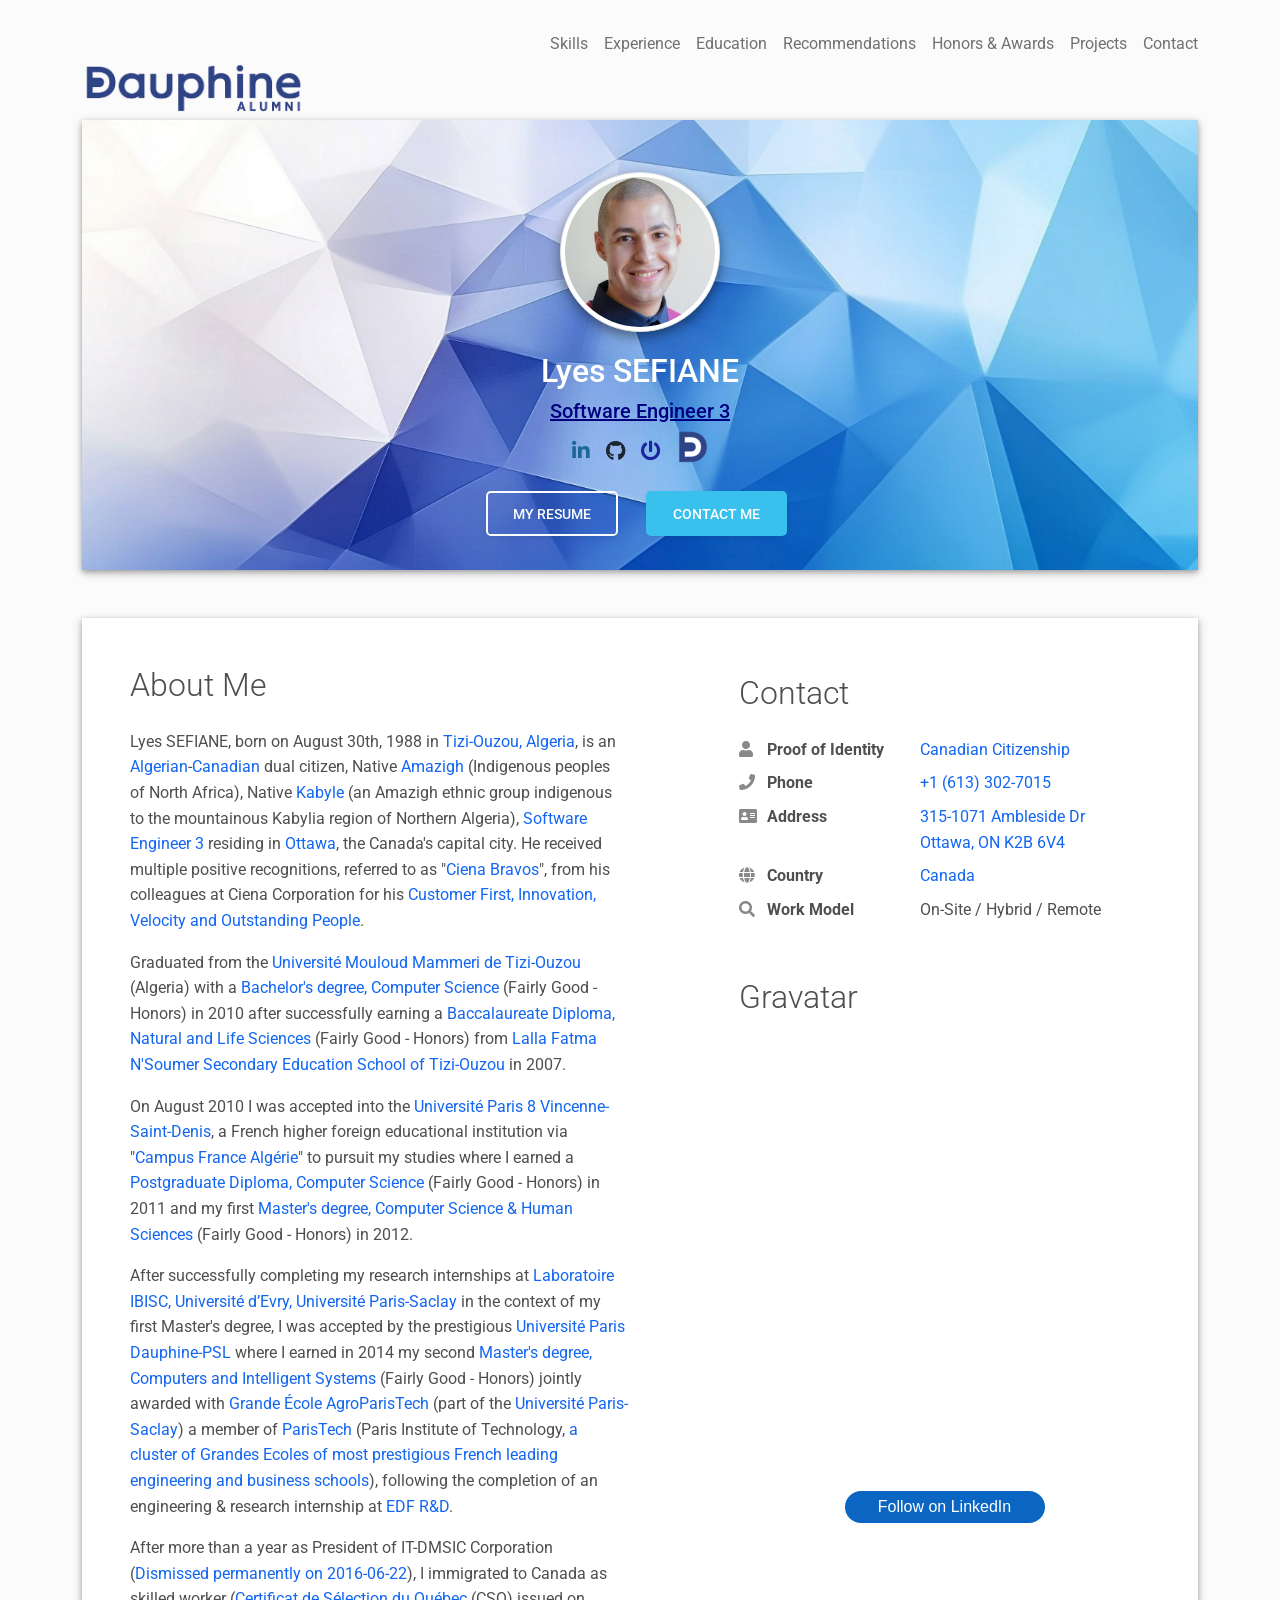
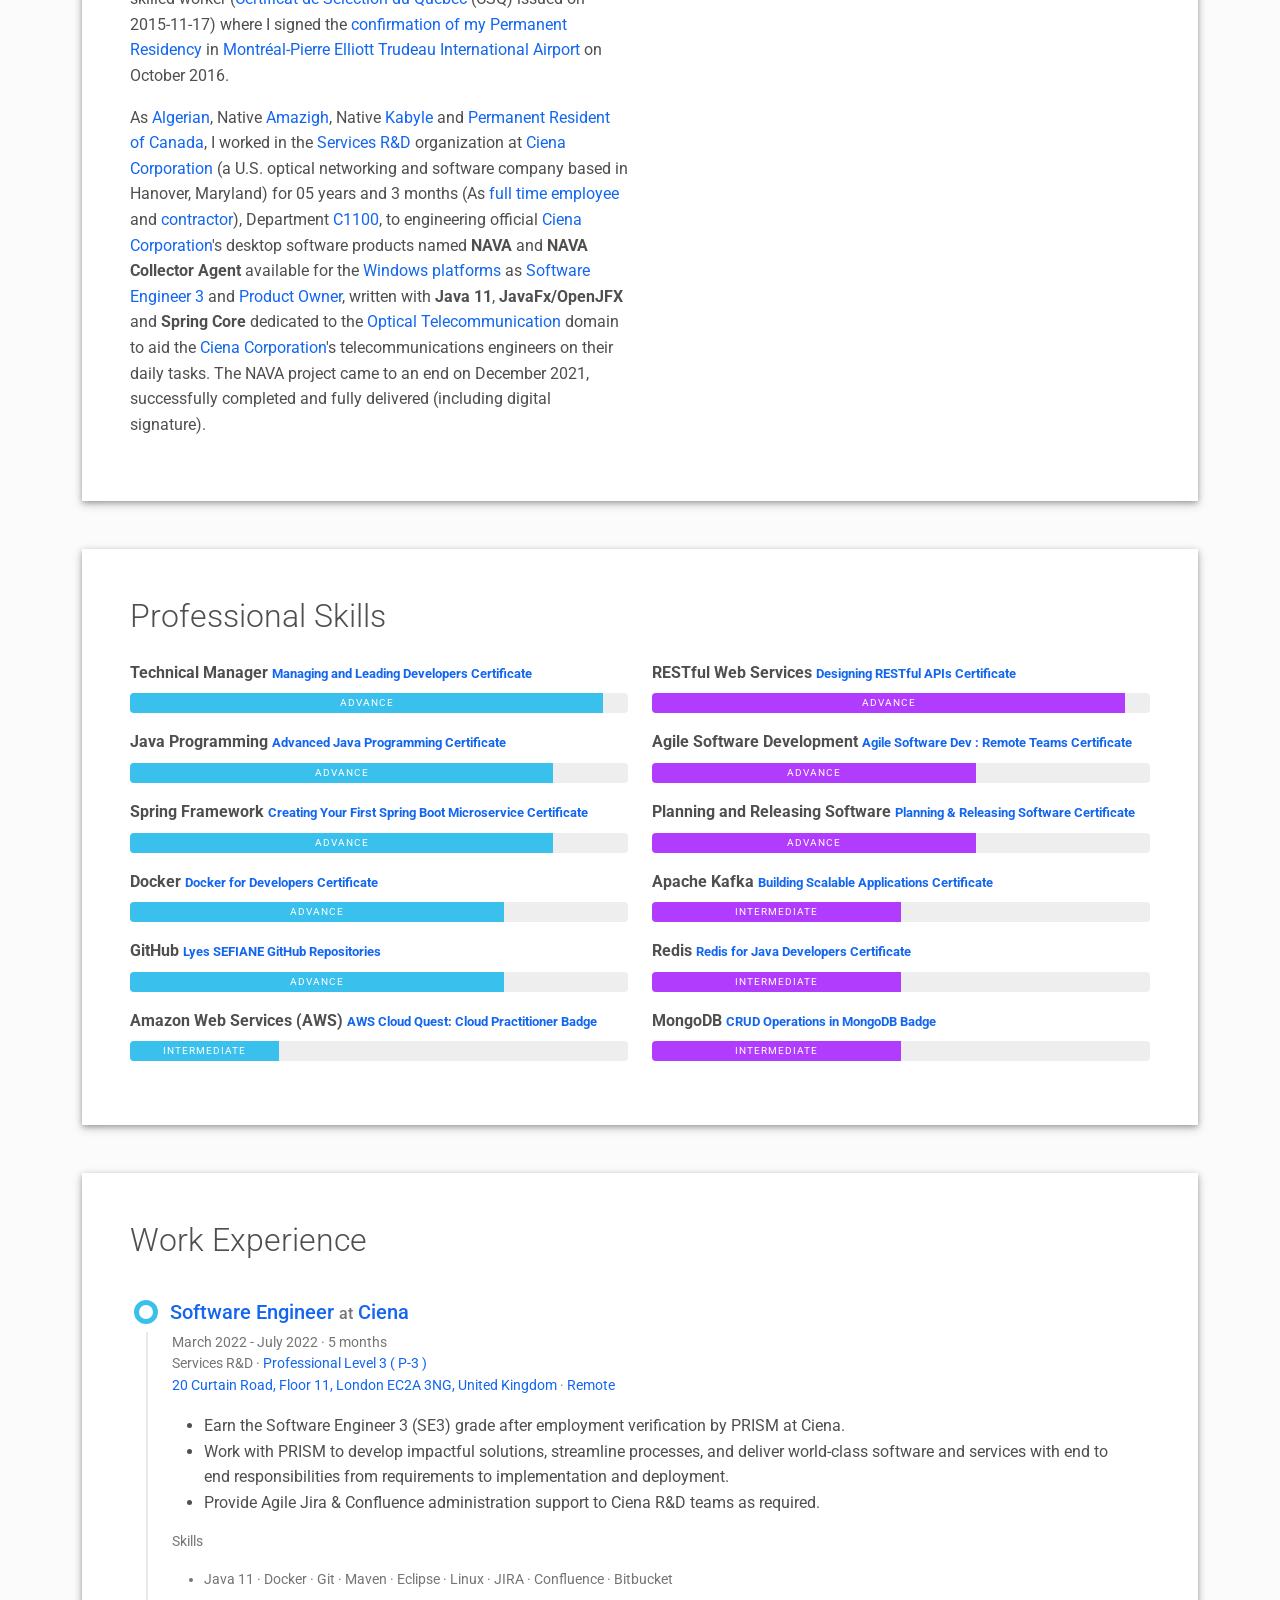
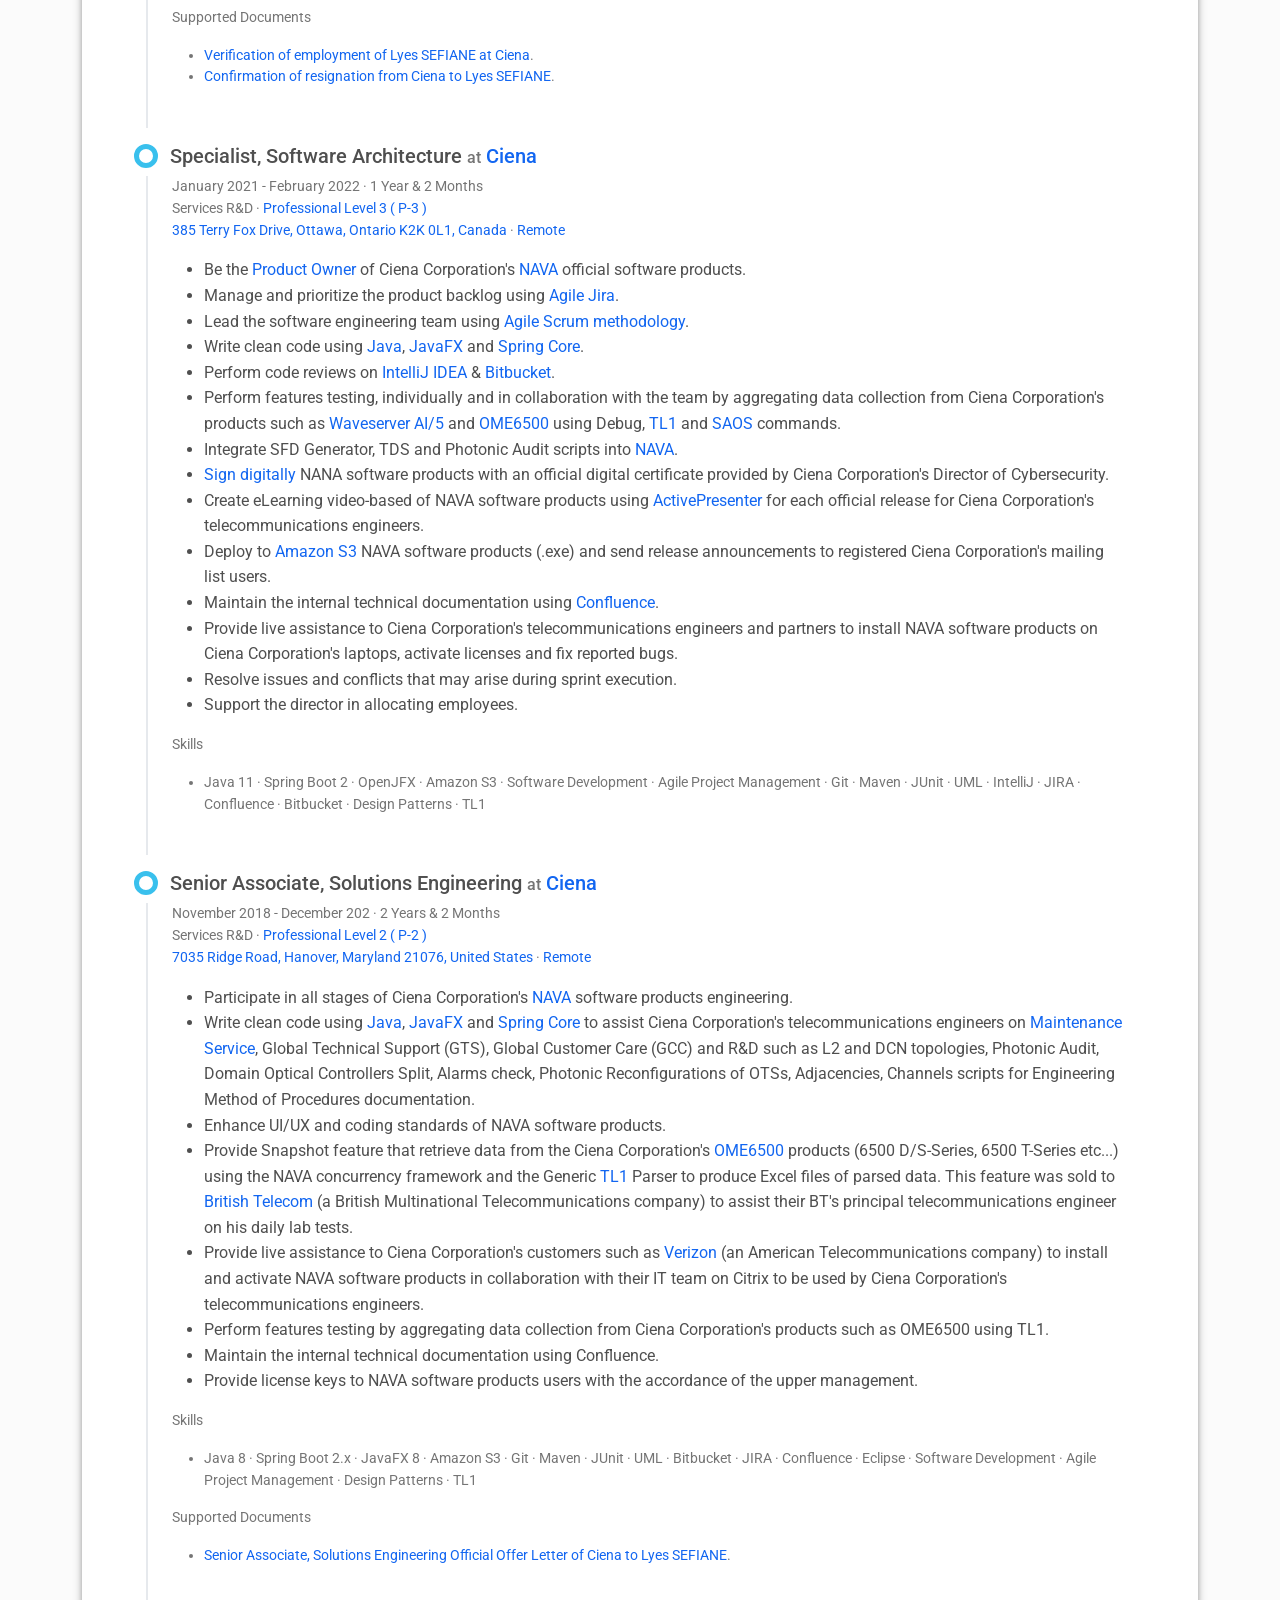
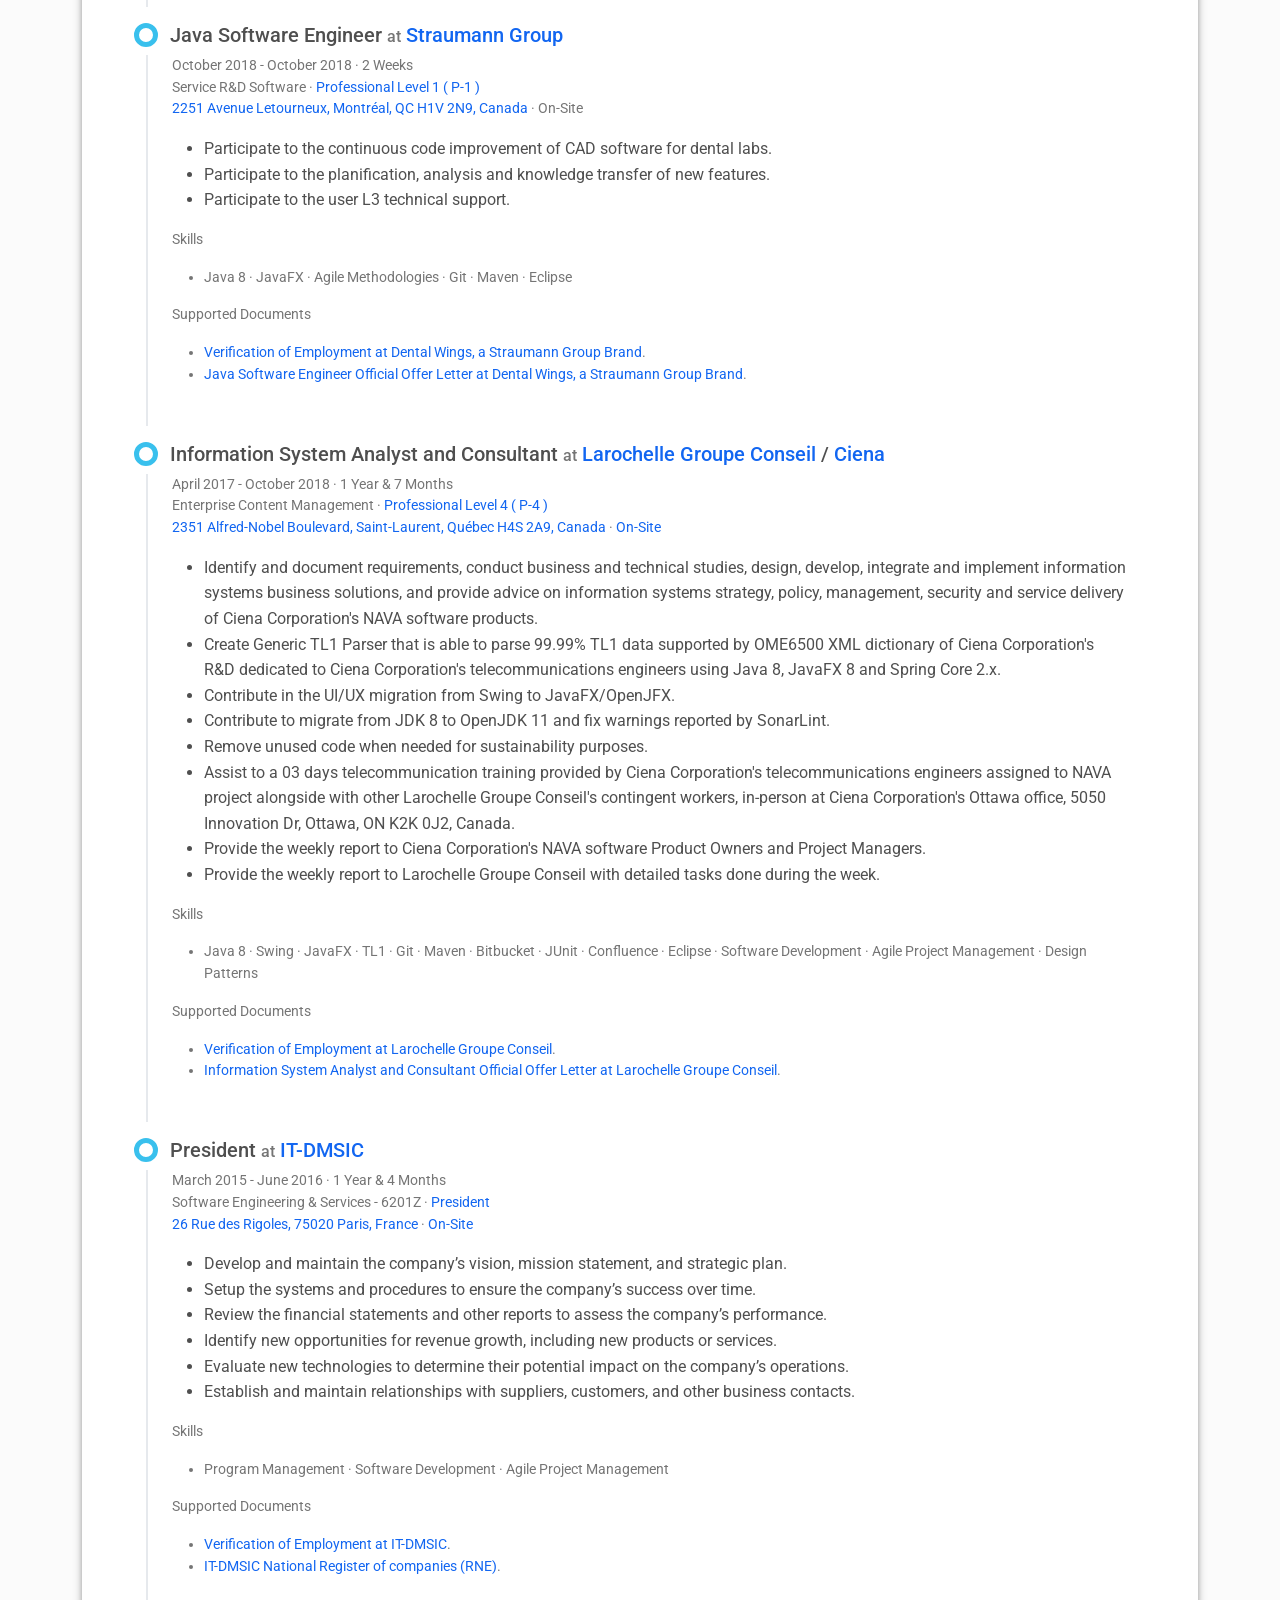
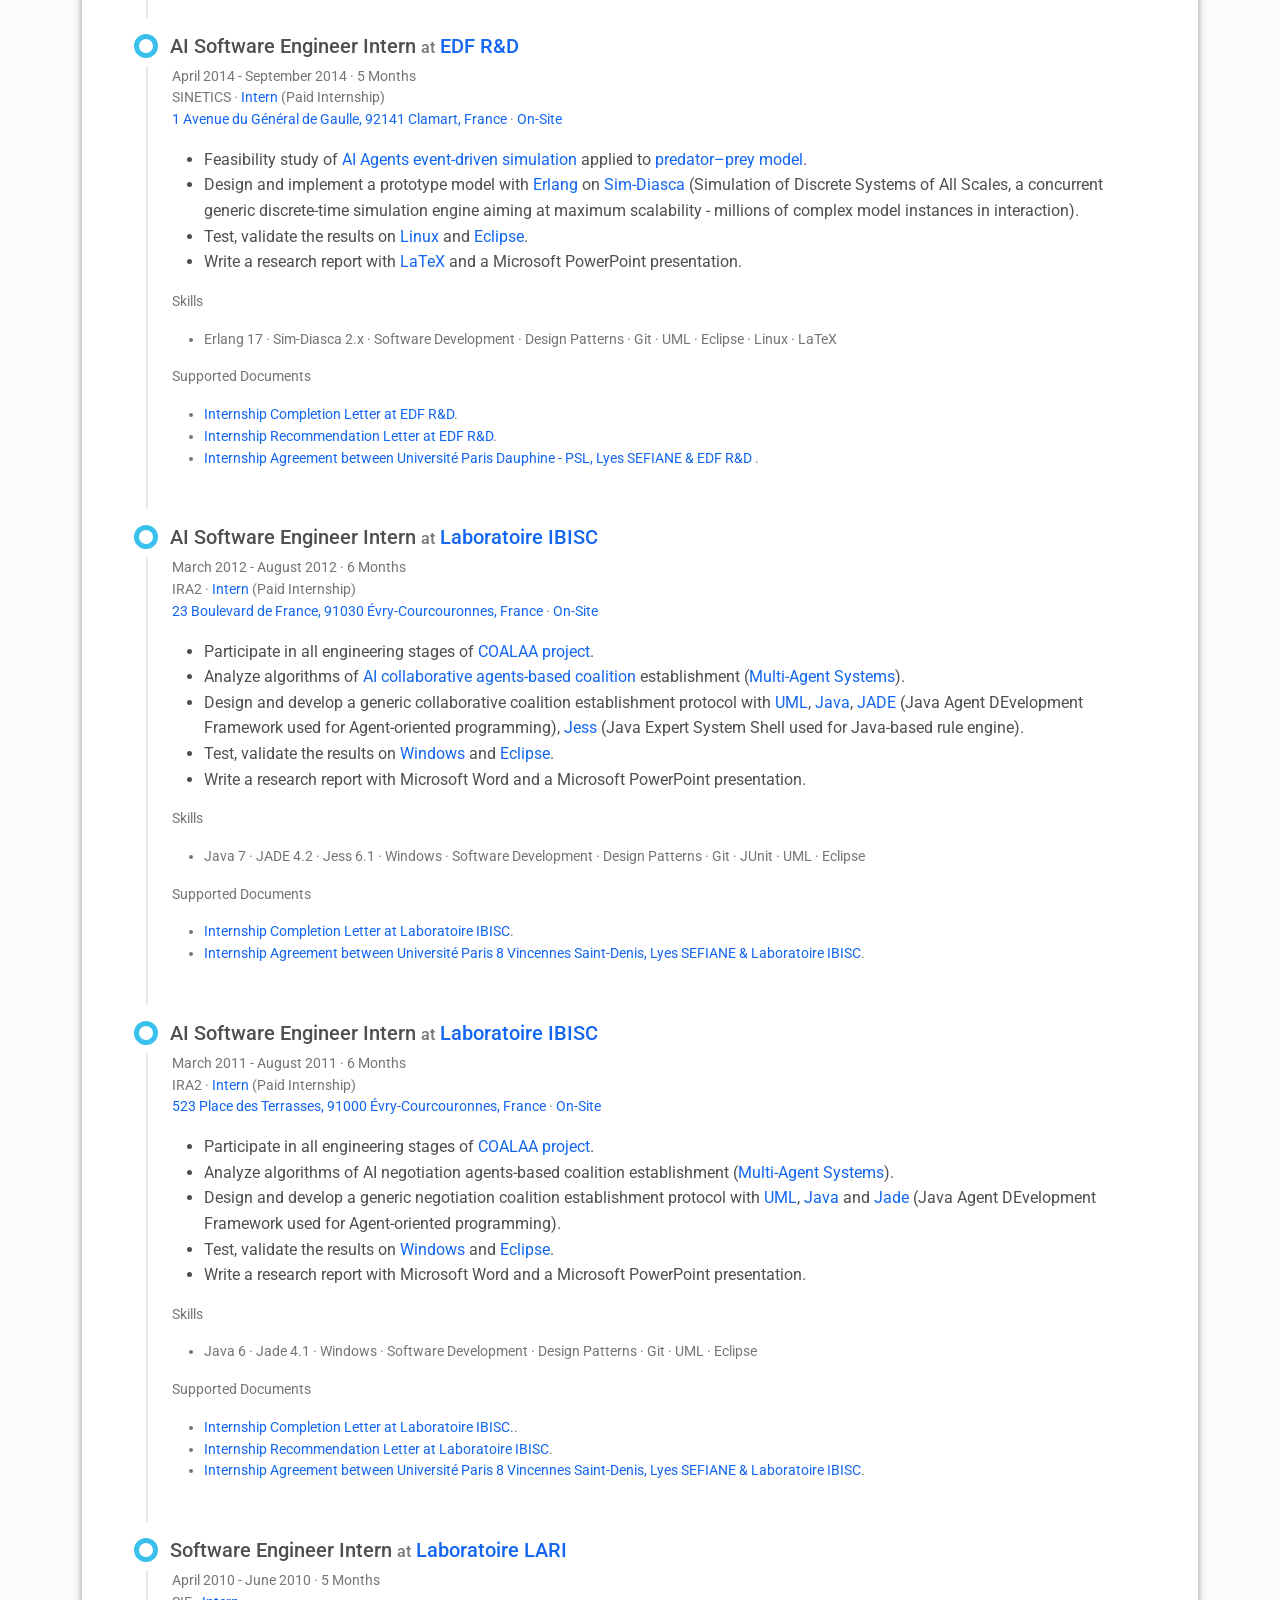
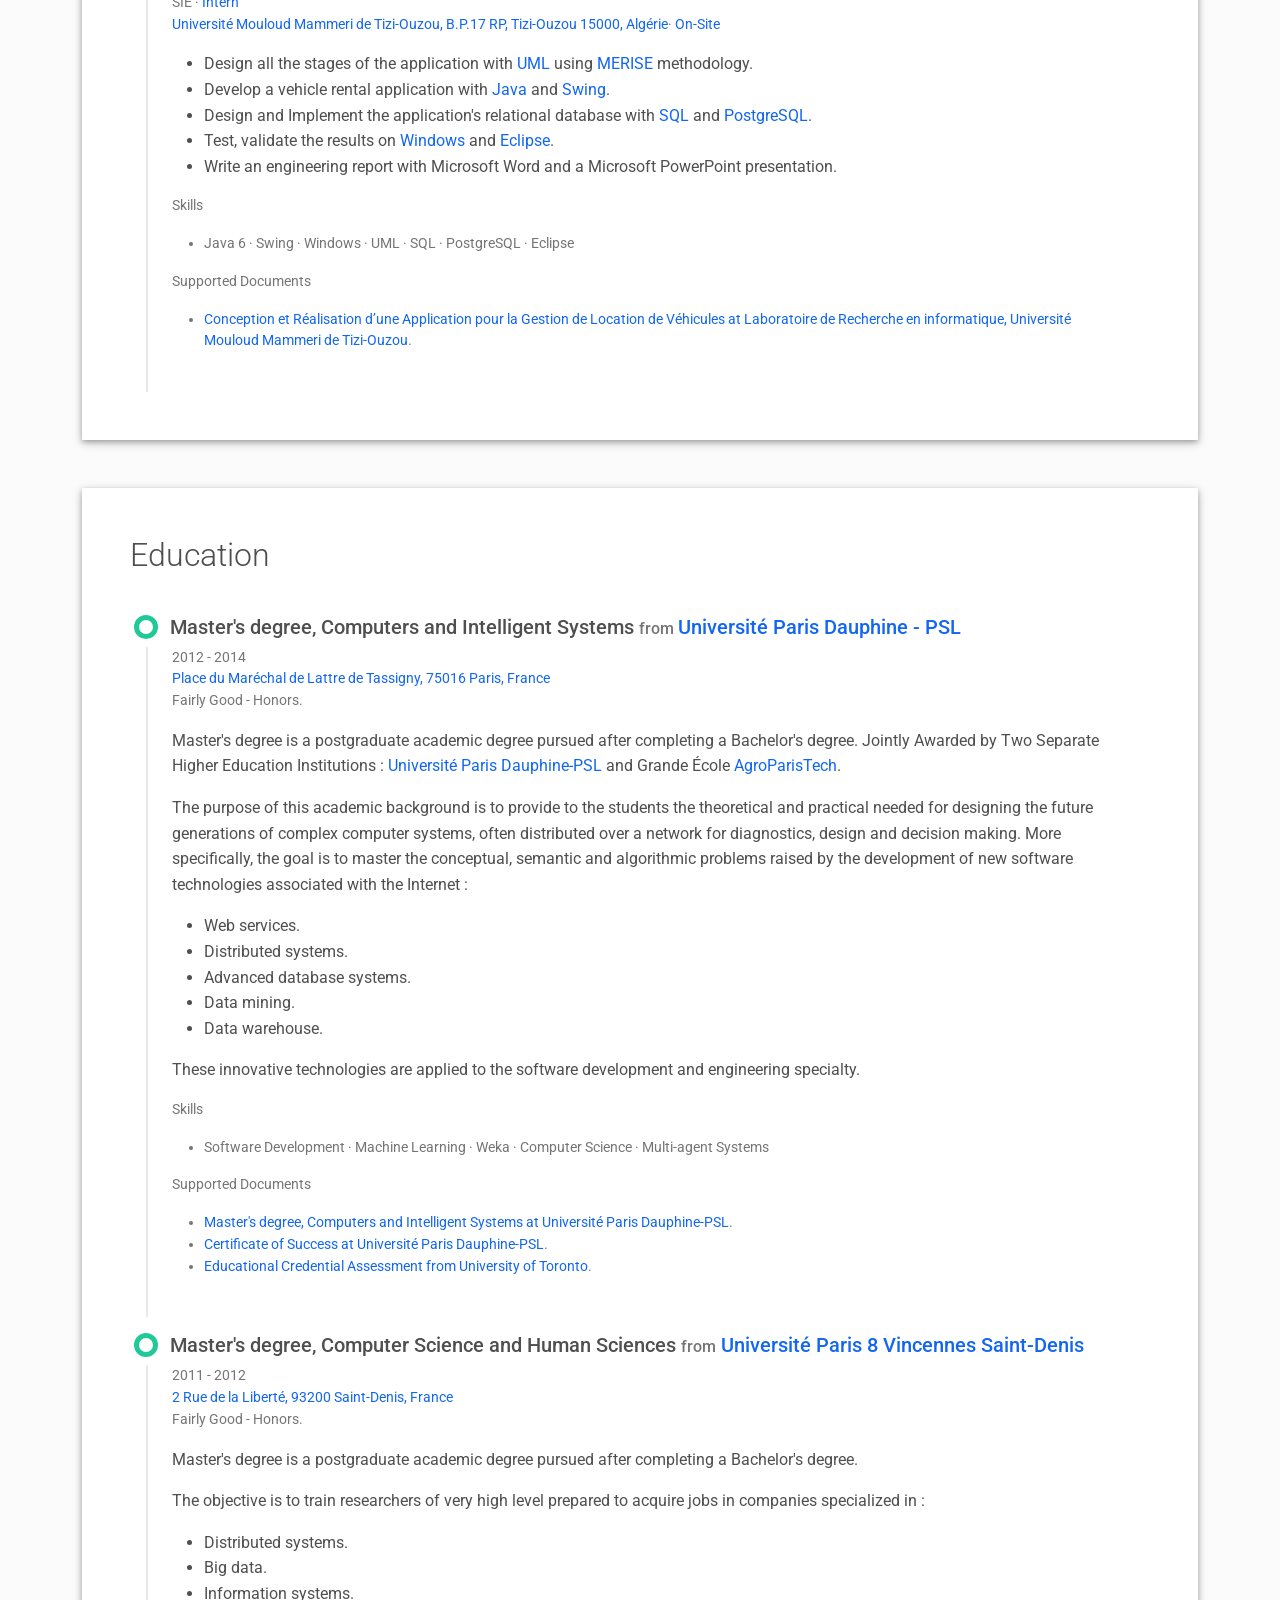
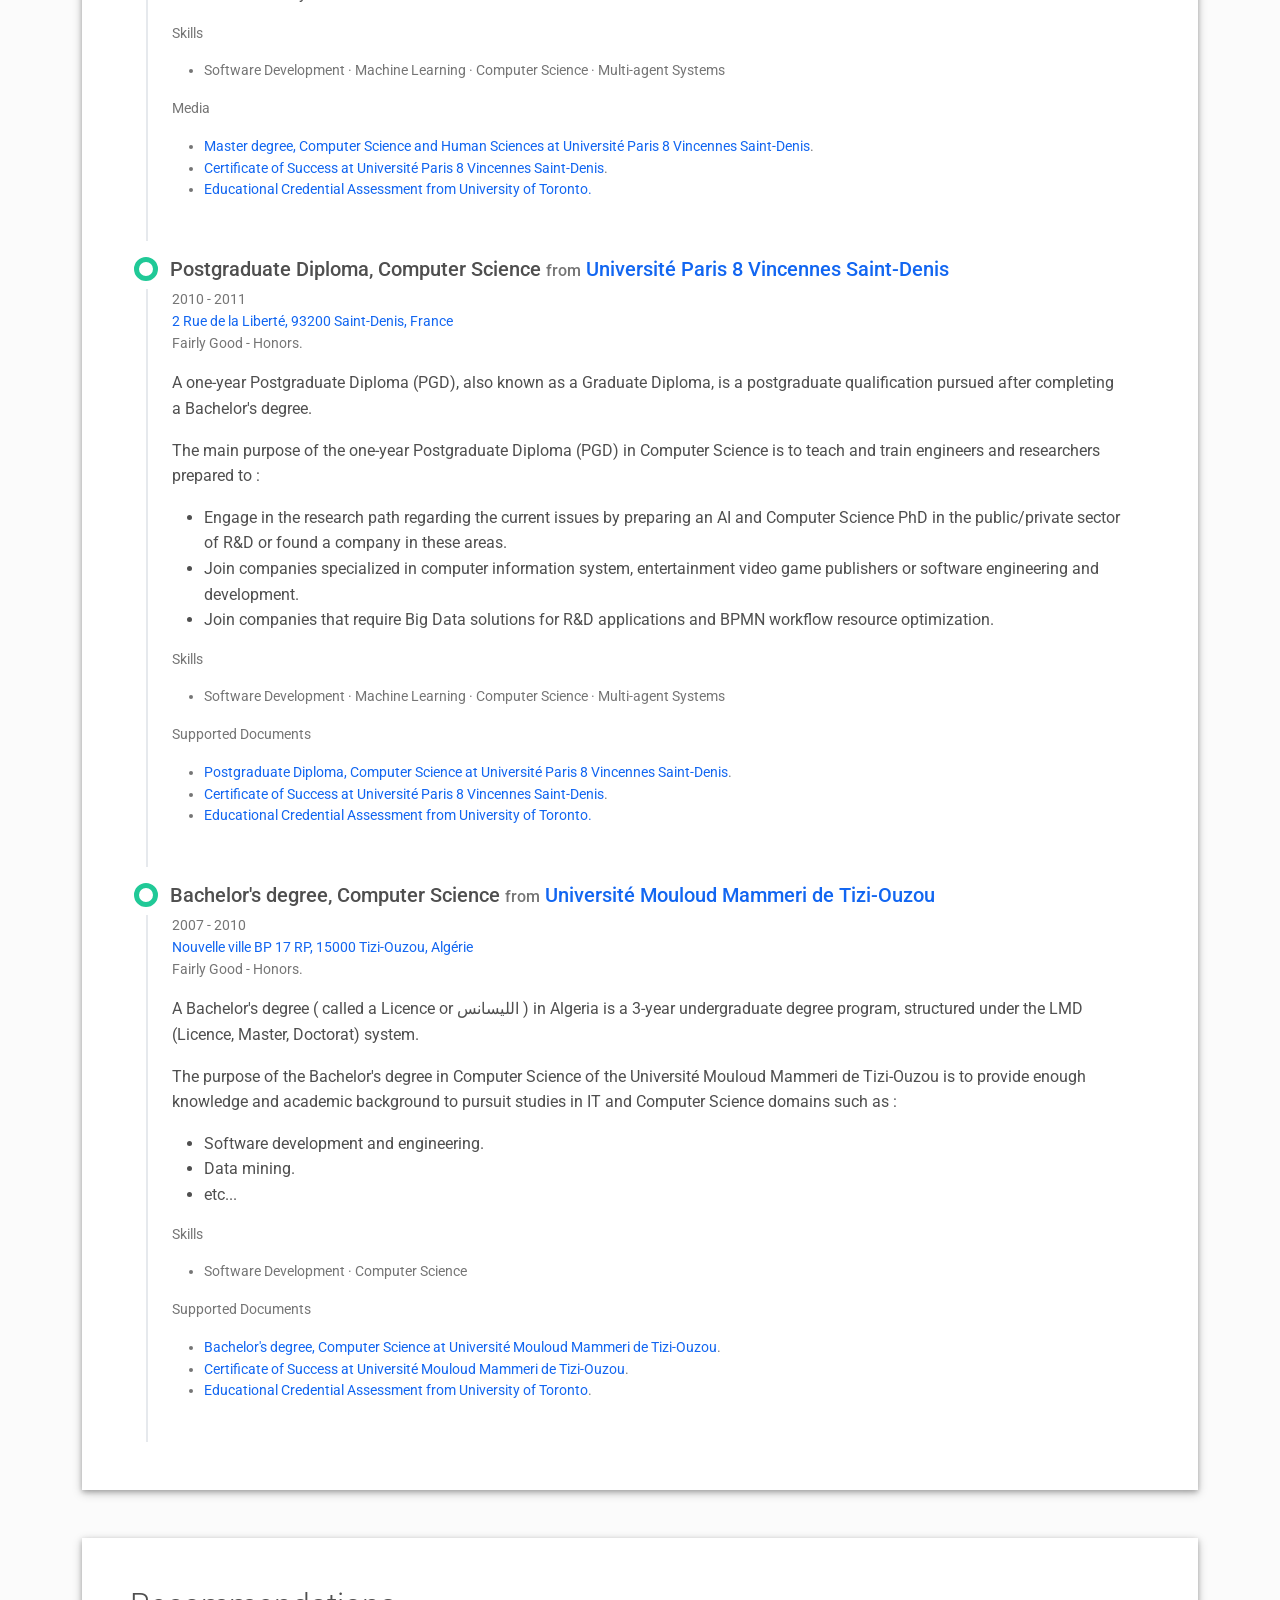
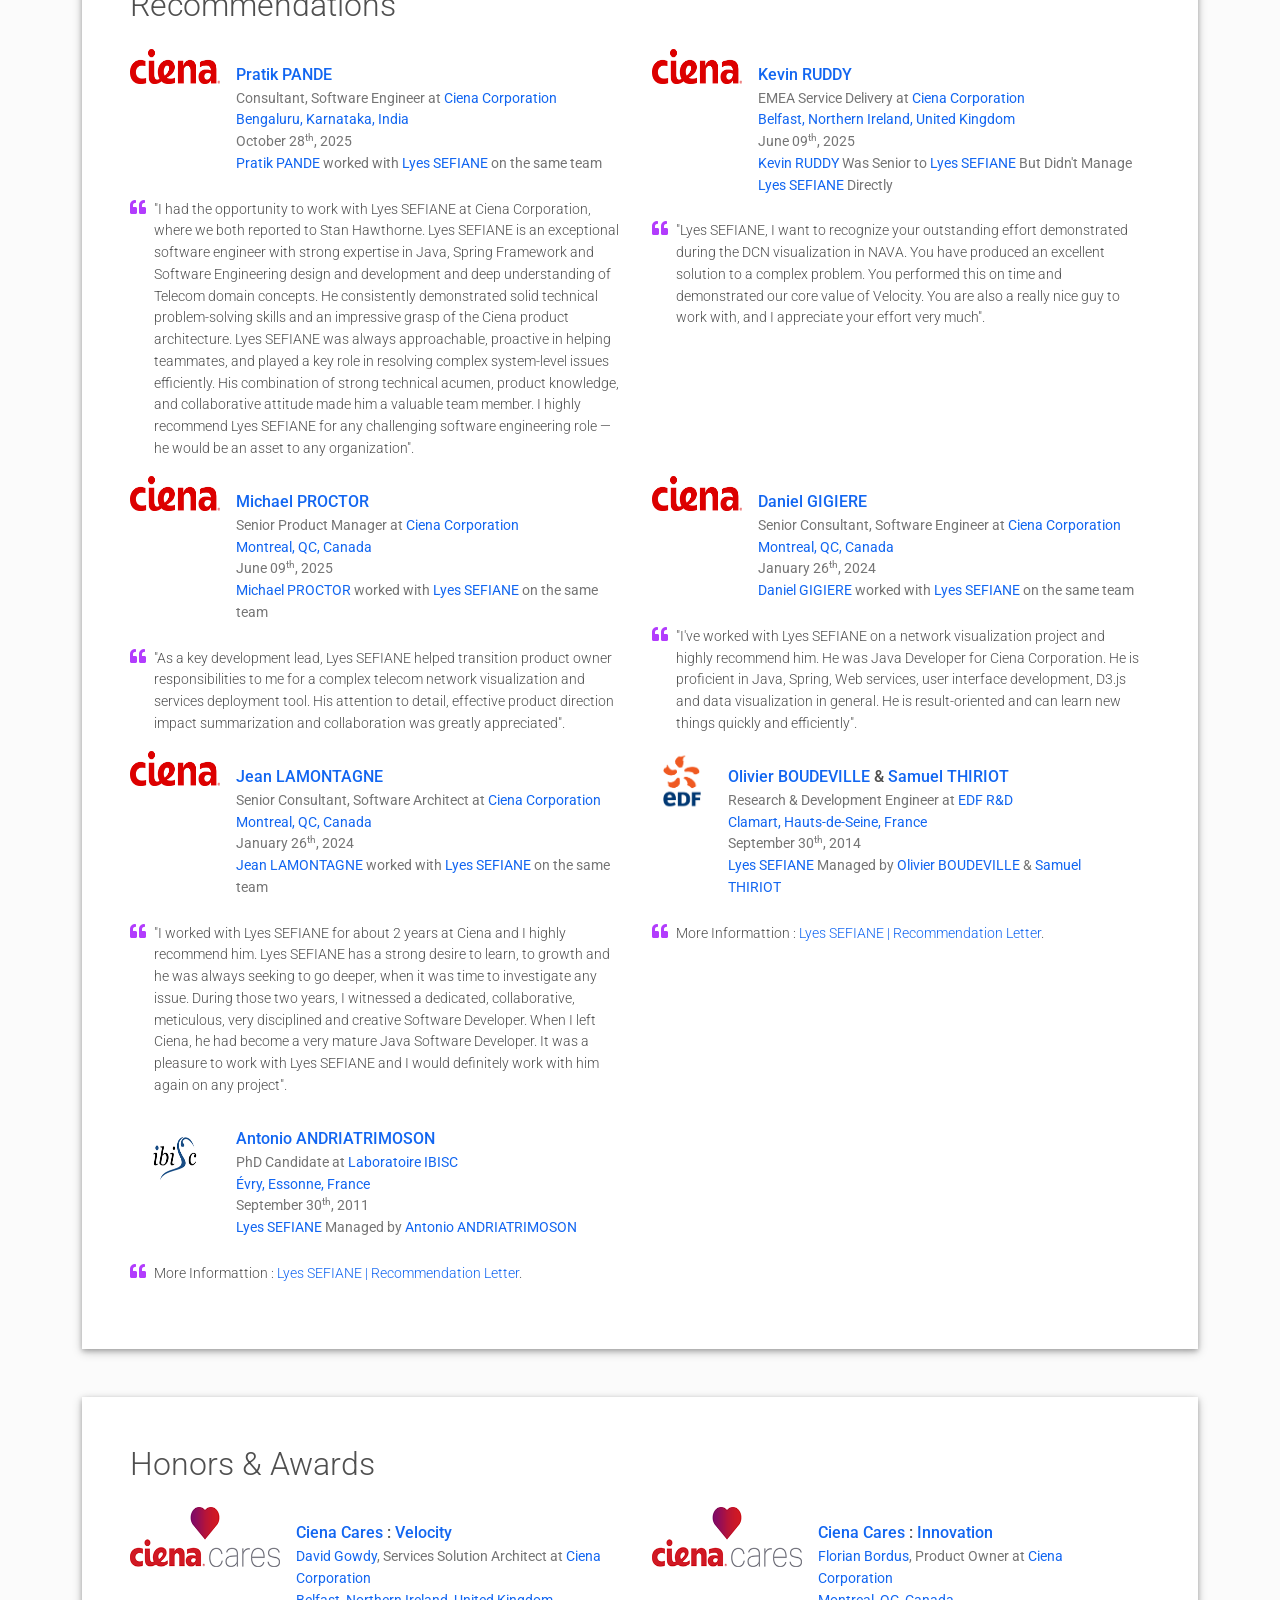
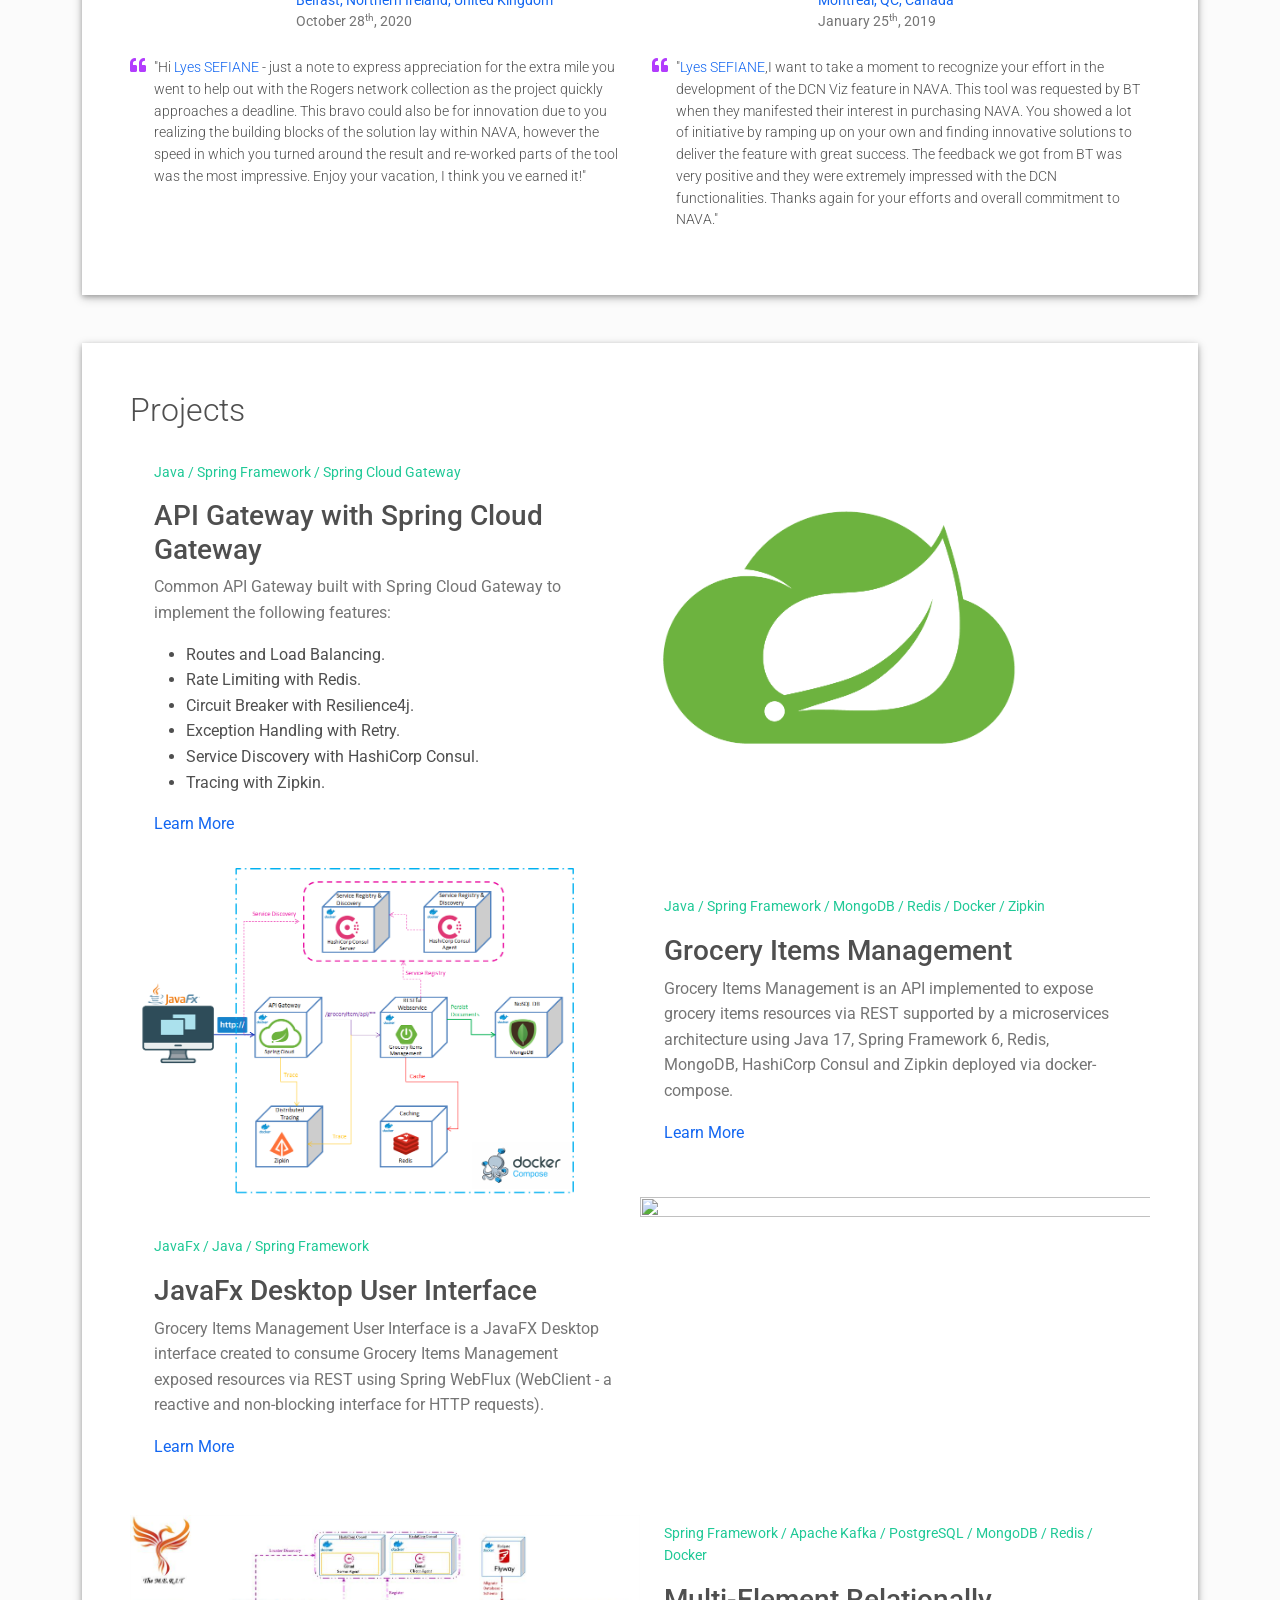
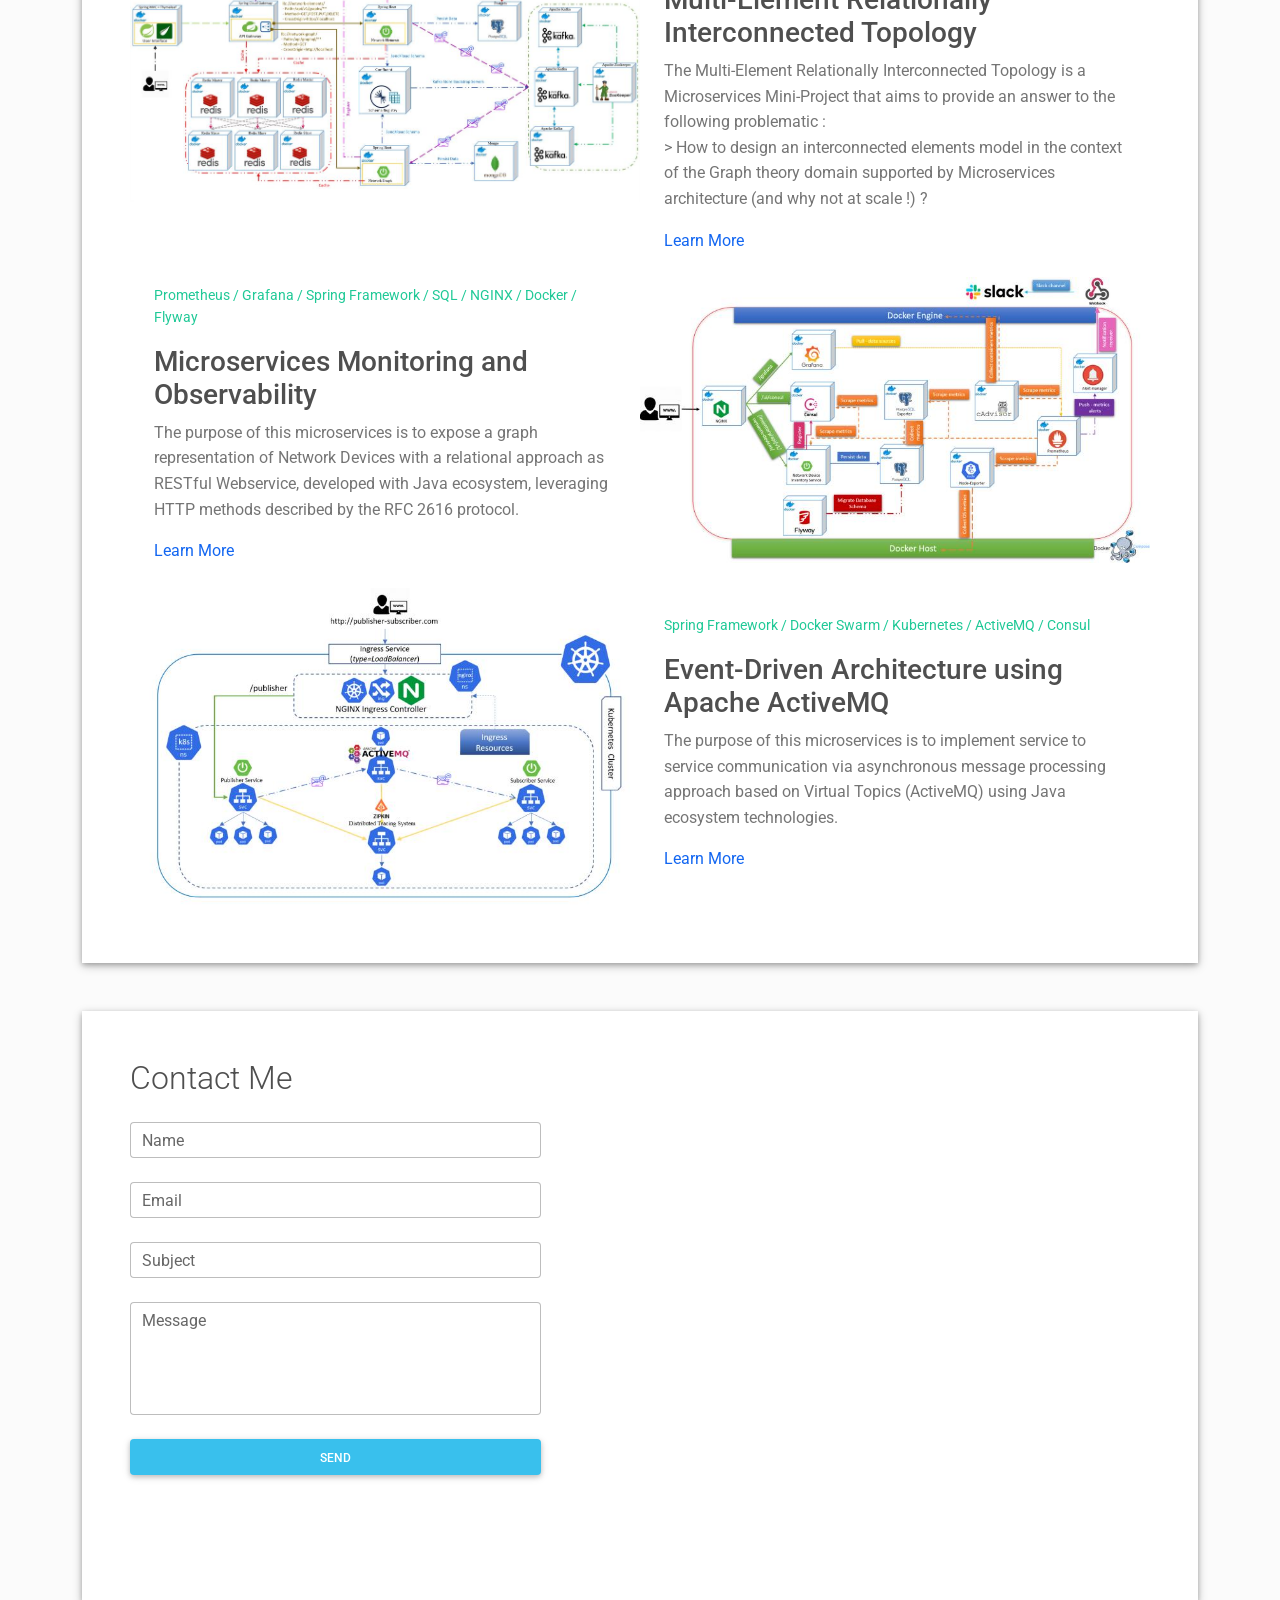
==== commit 9368f781: "Lyes SEFIANE - Software Engineer 3 | Portfolio - Recommendations Section Enhancement Completed." ====
--- a/index.html
+++ b/index.html
@@ -746,7 +746,28 @@
   <div class="shadow-1-strong bg-white my-5 p-5" id="recommendations">
     <div class="reference-section">
       <h2 class="h2 fw-light mb-4">Recommendations</h2>
-      <div class="row"> 
+      <div class="row">
+
+          <div class="col-md-6">
+              <div class="d-flex mb-2">
+                  <div class="avatar"><img src="images/ciena-logo.png" width="90" height="35"/></div>
+                  <div class="header-bio m-3 mb-0">
+                      <h3 class="h6 mb-1" data-aos="fade-left" data-aos-delay="0"><a href="https://www.linkedin.com/in/pratikpande/" target="_blank">Pratik PANDE</a></h3>
+                      <p class="text-muted text-small" data-aos="fade-left" data-aos-delay="100">
+                          Consultant, Software Engineer at <a href="https://www.ciena.com/" target="_blank">Ciena Corporation</a><br/>
+                          <a href="https://maps.app.goo.gl/wfeLShqzzkafodAv6" target="_blank">Bengaluru, Karnataka, India</a><br/>
+                          October 28<sup>th</sup>, 2025<br/>
+                          <a href="https://www.linkedin.com/in/pratikpande/" target="_blank">Pratik PANDE</a> worked with <a href="https://www.linkedin.com/in/lyes-sefiane/" target="_blank">Lyes SEFIANE</a> on the same team</p>
+                  </div>
+              </div>
+              <div class="d-flex"><i class="text-secondary fas fa-quote-left"></i>
+                  <p class="text-small lead mx-2" data-aos="fade-left" data-aos-delay="100">
+                      "I had the opportunity to work with Lyes SEFIANE at Ciena Corporation, where we both reported to Stan Hawthorne. Lyes SEFIANE is an exceptional software engineer with strong expertise in Java, Spring Framework and Software Engineering design and development and deep understanding of Telecom domain concepts.
+                      He consistently demonstrated solid technical problem-solving skills and an impressive grasp of the Ciena product architecture. Lyes SEFIANE was always approachable, proactive in helping teammates, and played a key role in resolving complex system-level issues efficiently.
+                      His combination of strong technical acumen, product knowledge, and collaborative attitude made him a valuable team member. I highly recommend Lyes SEFIANE for any challenging software engineering role — he would be an asset to any organization".
+                  </p>
+              </div>
+          </div>
 
         <div class="col-md-6">
           <div class="d-flex mb-2">
@@ -757,7 +778,7 @@
               EMEA Service Delivery at <a href="https://www.ciena.com/" target="_blank">Ciena Corporation</a><br/>
               <a href="https://maps.app.goo.gl/Uw5nLRQkZ7SrnMoi6" target="_blank">Belfast, Northern Ireland, United Kingdom</a><br/>
               June 09<sup>th</sup>, 2025<br/>
-              <a href="https://www.linkedin.com/in/kevin-ruddy-70b9318/" target="_blank">Kevin RUDDY</a> Was Senior to <a href="https://www.linkedin.com/in/lyes-sefiane/" target="_blank">Lyes SEFIANE</a> But Didn't Manage <a href="https://www.linkedin.com/in/lyes-sefiane/">Lyes SEFIANE</a> Directly</p>        
+              <a href="https://www.linkedin.com/in/kevin-ruddy-70b9318/" target="_blank">Kevin RUDDY</a> Was Senior to <a href="https://www.linkedin.com/in/lyes-sefiane/" target="_blank">Lyes SEFIANE</a> But Didn't Manage <a href="https://www.linkedin.com/in/lyes-sefiane/">Lyes SEFIANE</a> Directly</p>
             </div>
           </div>
           <div class="d-flex"><i class="text-secondary fas fa-quote-left"></i>
@@ -787,6 +808,50 @@
             </p>
           </div>
         </div>
+
+          <div class="col-md-6">
+              <div class="d-flex mb-2">
+                  <div class="avatar"><img src="images/ciena-logo.png" width="90" height="35"/></div>
+                  <div class="header-bio m-3 mb-0">
+                      <h3 class="h6 mb-1" data-aos="fade-left" data-aos-delay="0"><a href="https://www.linkedin.com/in/danielgiguere/" target="_blank">Daniel GIGIERE</a></h3>
+                      <p class="text-muted text-small" data-aos="fade-left" data-aos-delay="100">
+                          Senior Consultant, Software Engineer at <a href="https://www.ciena.com/" target="_blank">Ciena Corporation</a><br/>
+                          <a href="https://maps.app.goo.gl/Nxk2qrvHmWz9SFaG6" target="_blank">Montreal, QC, Canada</a><br/>
+                          January 26<sup>th</sup>, 2024<br/>
+                          <a href="https://www.linkedin.com/in/danielgiguere/" target="_blank">Daniel GIGIERE</a> worked with <a href="https://www.linkedin.com/in/lyes-sefiane/" target="_blank">Lyes SEFIANE</a> on the same team
+                      </p>
+                  </div>
+              </div>
+              <div class="d-flex"><i class="text-secondary fas fa-quote-left"></i>
+                  <p class="text-small lead mx-2" data-aos="fade-left" data-aos-delay="100">
+                      "I've worked with Lyes SEFIANE on a network visualization project and highly recommend him. He was Java Developer for Ciena Corporation.
+                      He is proficient in Java, Spring, Web services, user interface development, D3.js and data visualization in general.
+                      He is result-oriented and can learn new things quickly and efficiently".
+                  </p>
+              </div>
+          </div>
+
+          <div class="col-md-6">
+              <div class="d-flex mb-2">
+                  <div class="avatar"><img src="images/ciena-logo.png" width="90" height="35"/></div>
+                  <div class="header-bio m-3 mb-0">
+                      <h3 class="h6 mb-1" data-aos="fade-left" data-aos-delay="0"><a href="https://www.linkedin.com/in/jean-lamontagne-5a7b54/" target="_blank">Jean LAMONTAGNE</a></h3>
+                      <p class="text-muted text-small" data-aos="fade-left" data-aos-delay="100">
+                          Senior Consultant, Software Architect at <a href="https://www.ciena.com/" target="_blank">Ciena Corporation</a><br/>
+                          <a href="https://maps.app.goo.gl/Nxk2qrvHmWz9SFaG6" target="_blank">Montreal, QC, Canada</a><br/>
+                          January 26<sup>th</sup>, 2024<br/>
+                          <a href="https://www.linkedin.com/in/jean-lamontagne-5a7b54/" target="_blank">Jean LAMONTAGNE</a> worked with <a href="https://www.linkedin.com/in/lyes-sefiane/" target="_blank">Lyes SEFIANE</a> on the same team
+                      </p>
+                  </div>
+              </div>
+              <div class="d-flex"><i class="text-secondary fas fa-quote-left"></i>
+                  <p class="text-small lead mx-2" data-aos="fade-left" data-aos-delay="100">
+                      "I worked with Lyes SEFIANE for about 2 years at Ciena and I highly recommend him. Lyes SEFIANE has a strong desire to learn, to growth and he was always seeking to go deeper, when it was time to investigate any issue.
+                      During those two years, I witnessed a dedicated, collaborative, meticulous, very disciplined and creative Software Developer. When I left Ciena, he had become a very mature Java Software Developer.
+                      It was a pleasure to work with Lyes SEFIANE and I would definitely work with him again on any project".
+                  </p>
+              </div>
+          </div>
 
         <div class="col-md-6">
           <div class="d-flex mb-2">
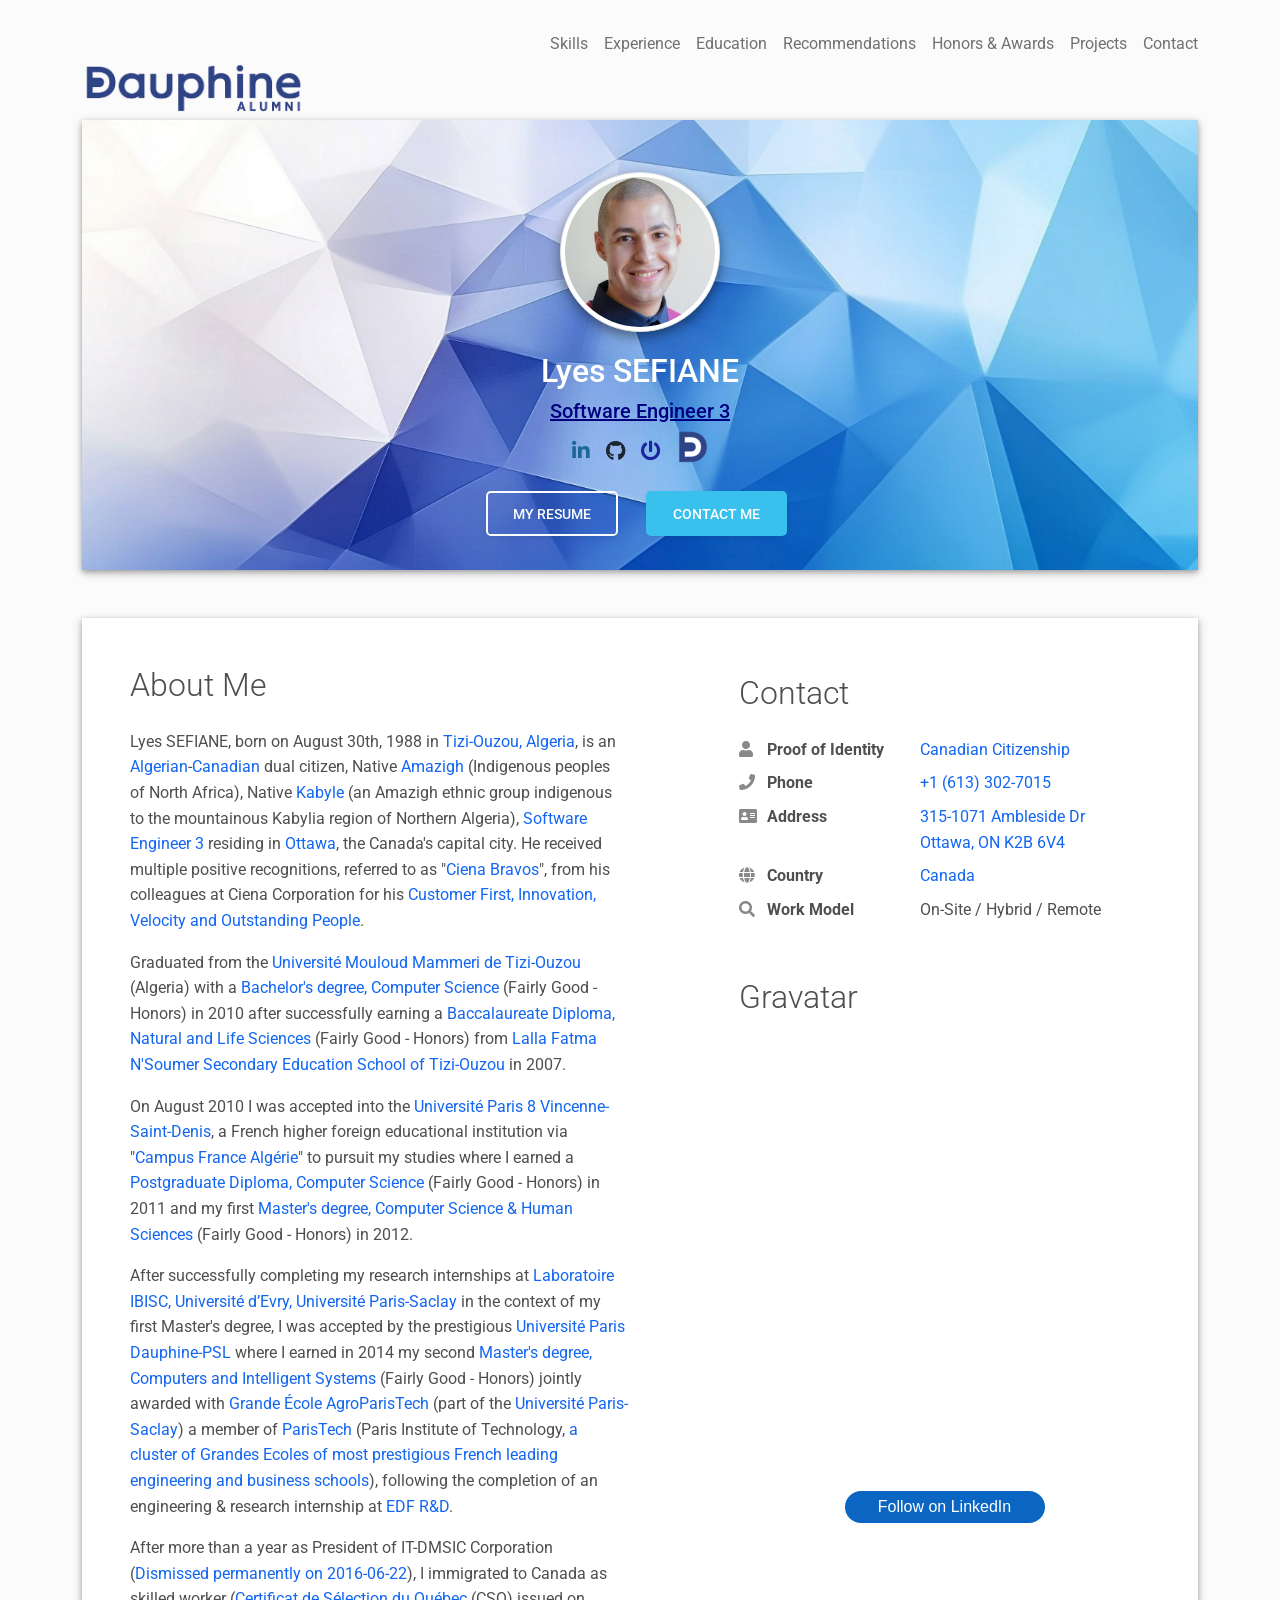
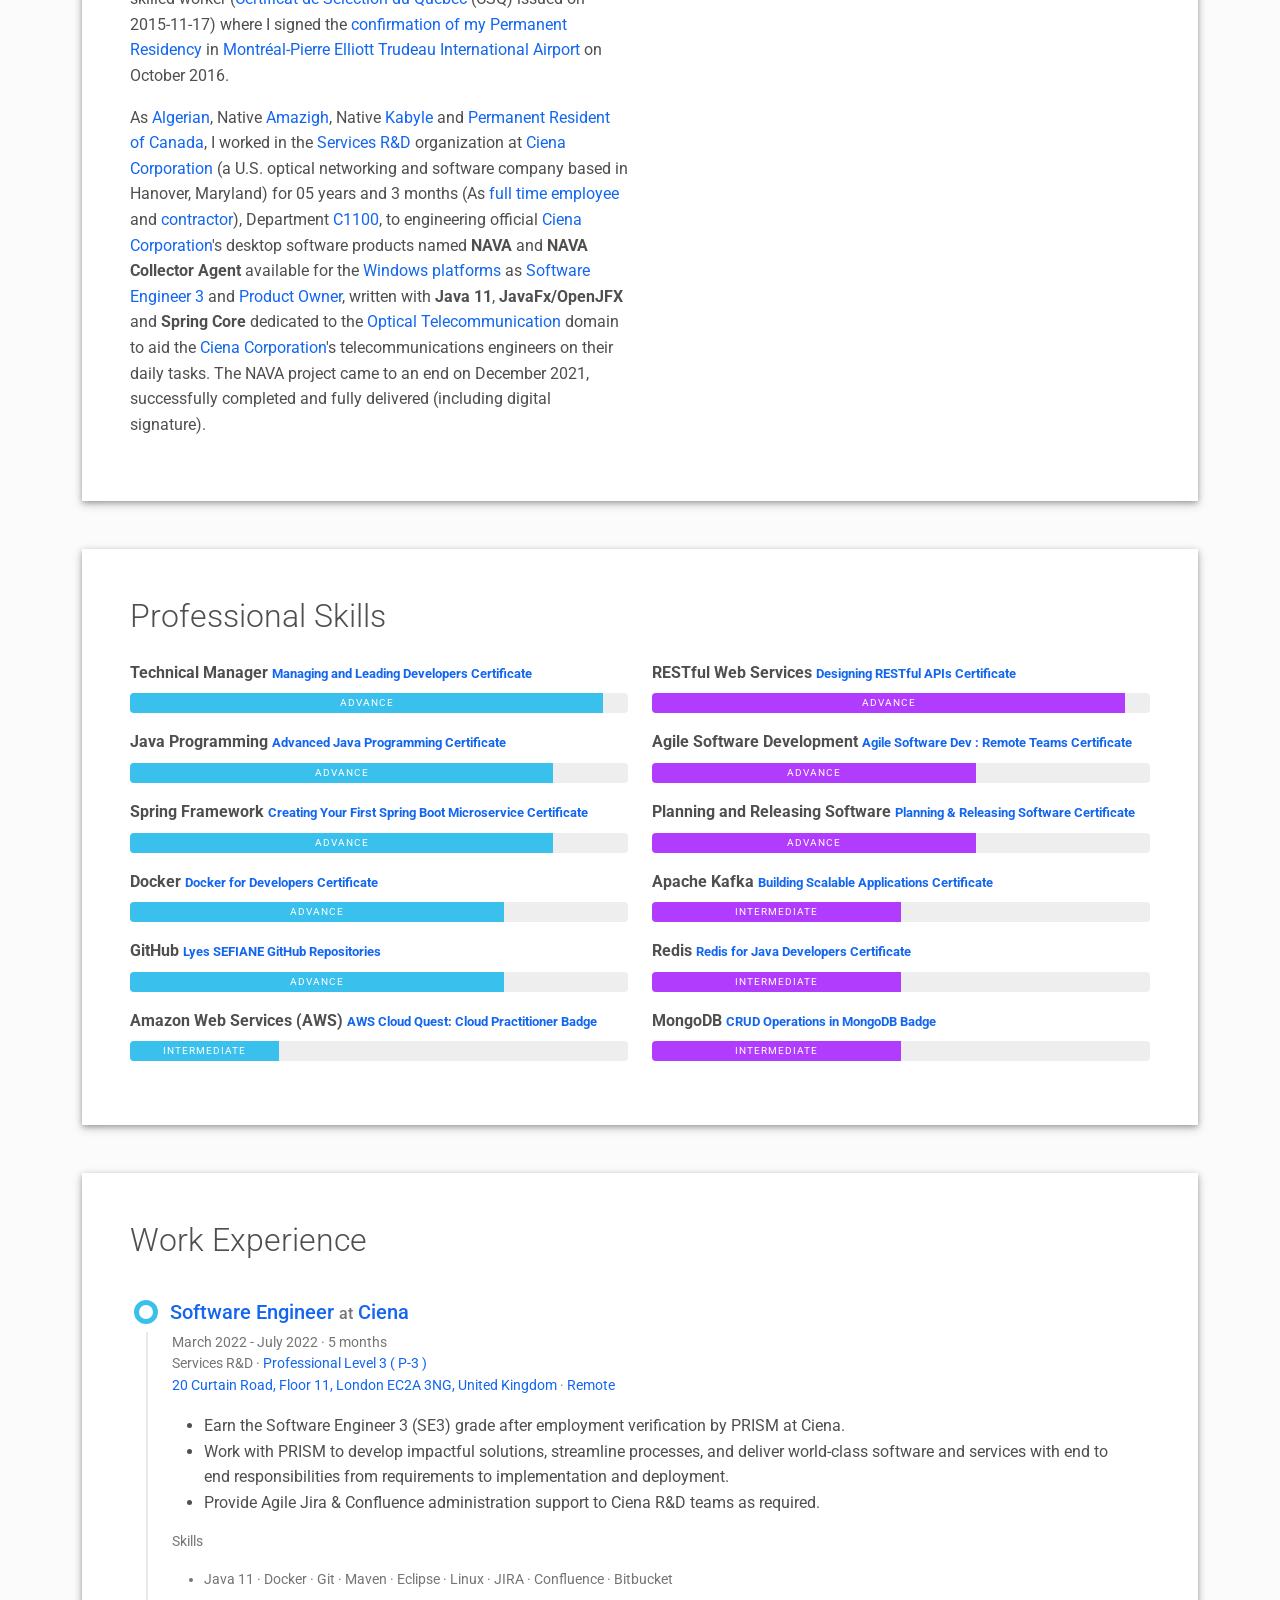
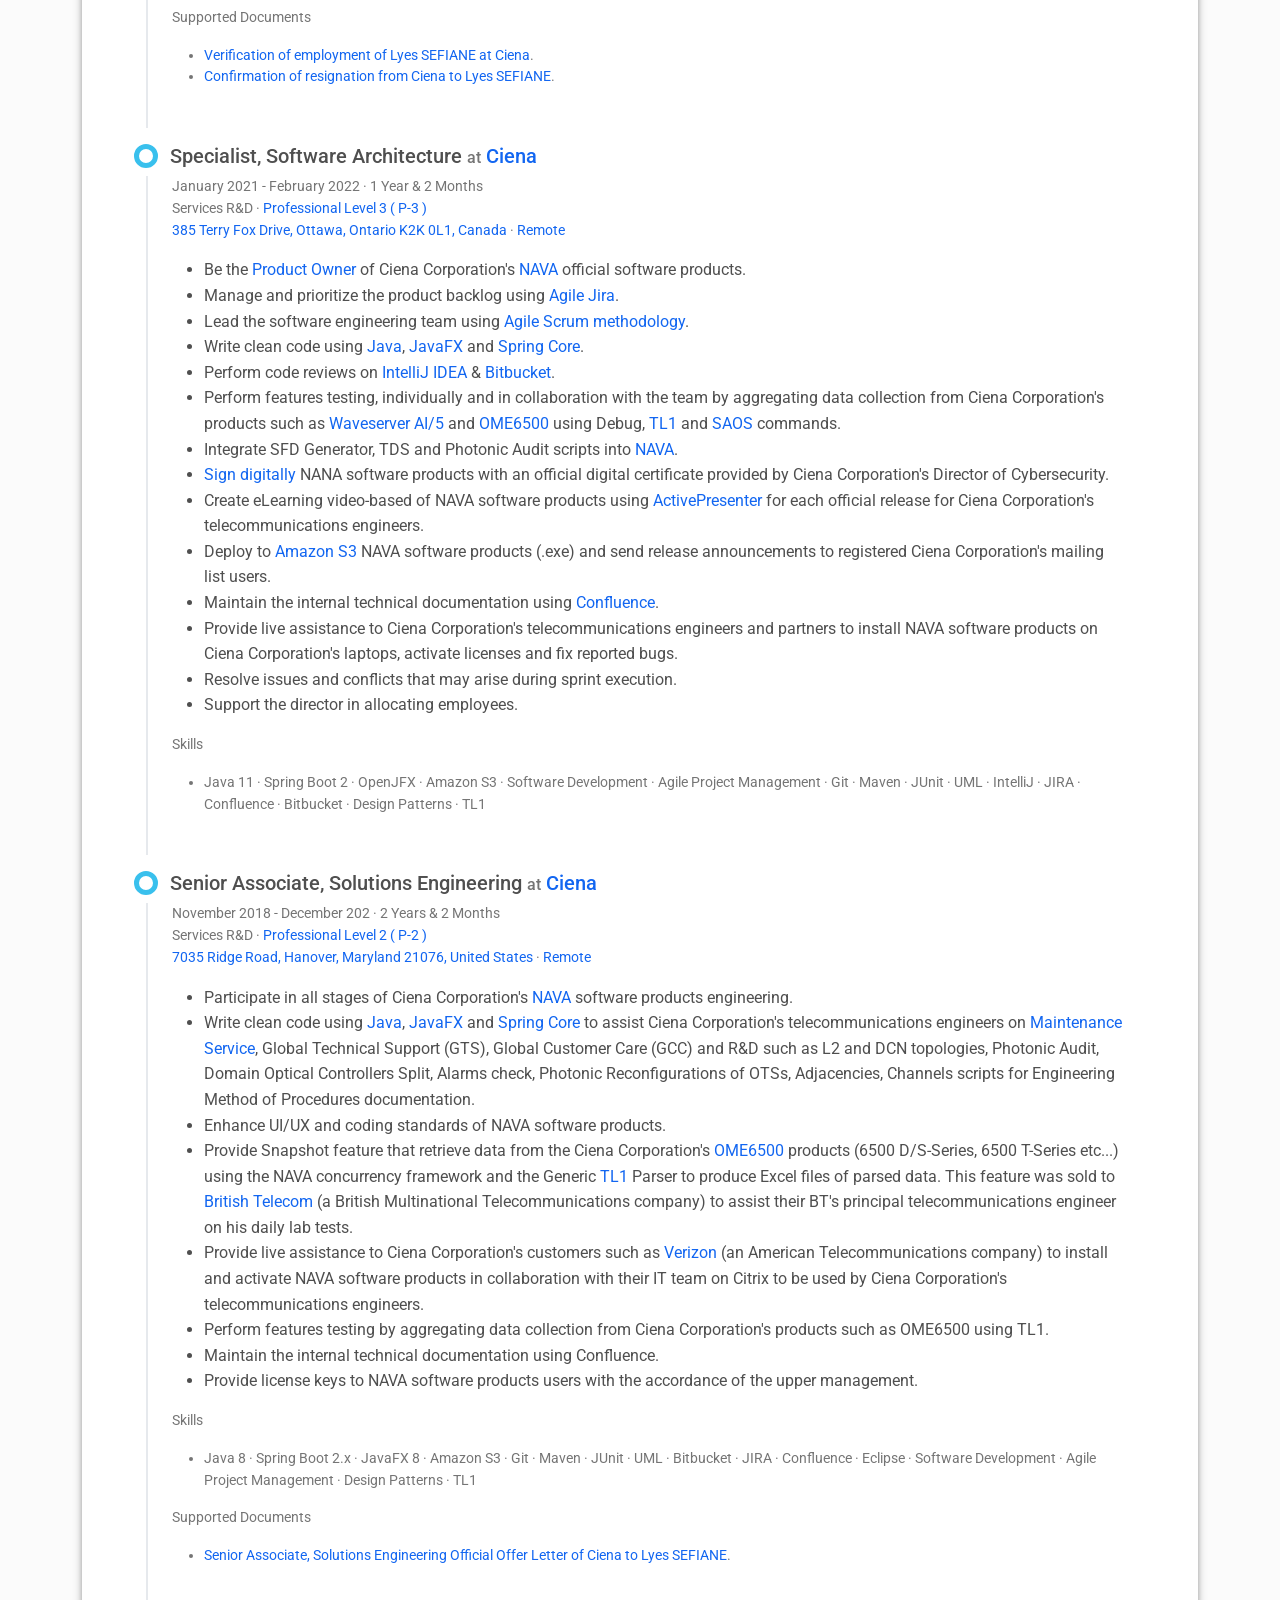
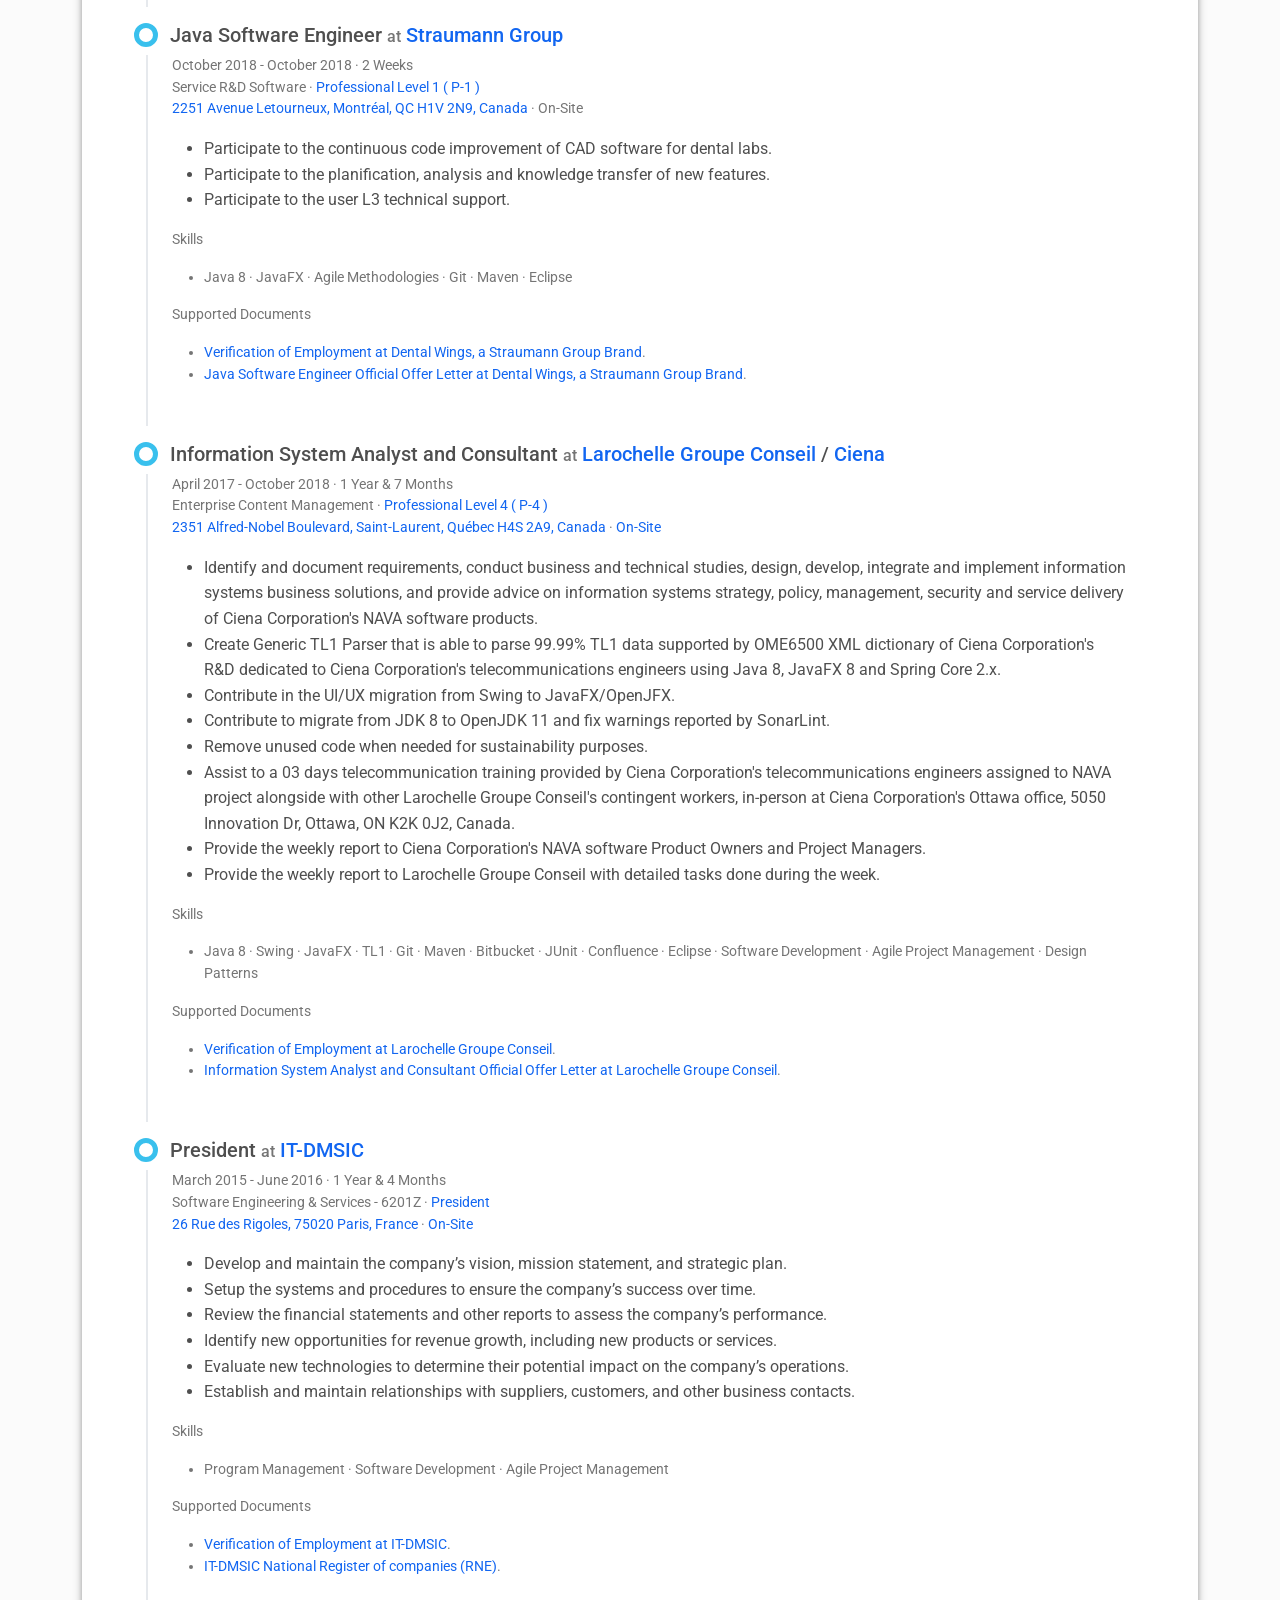
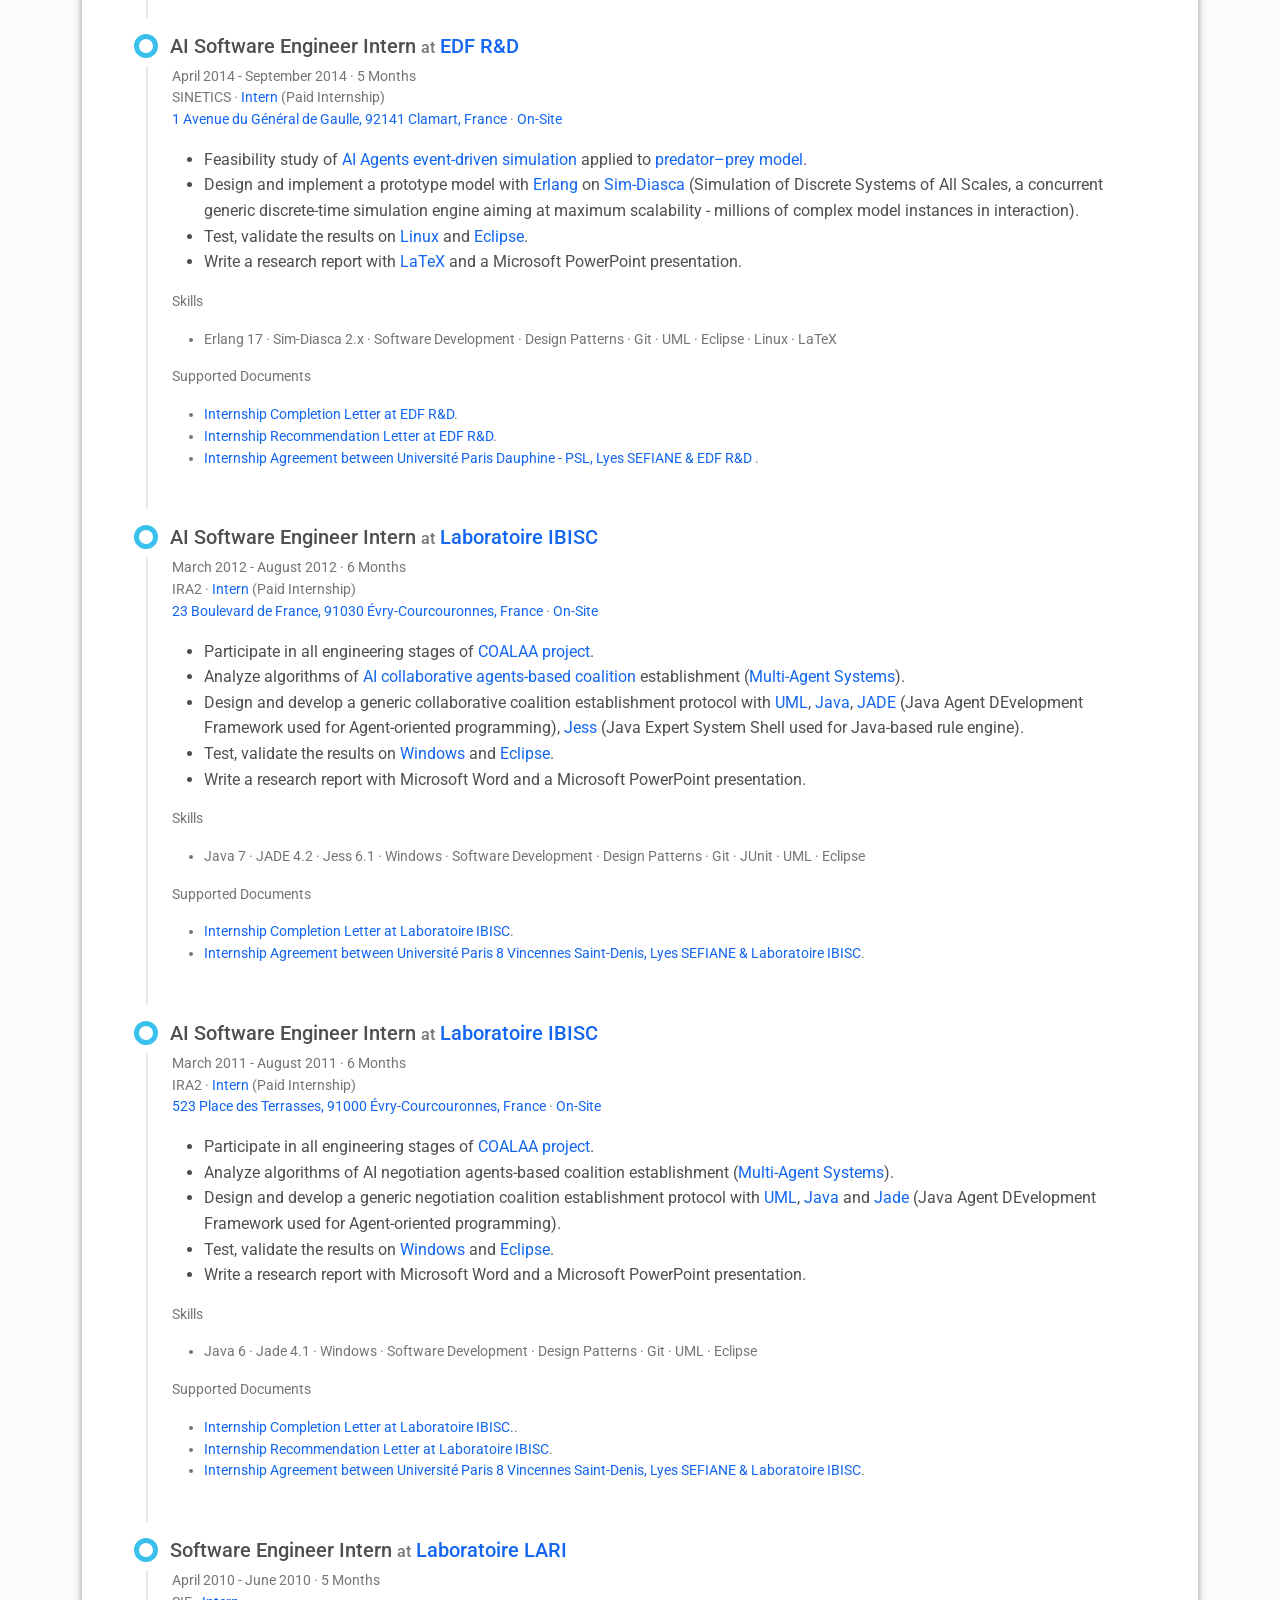
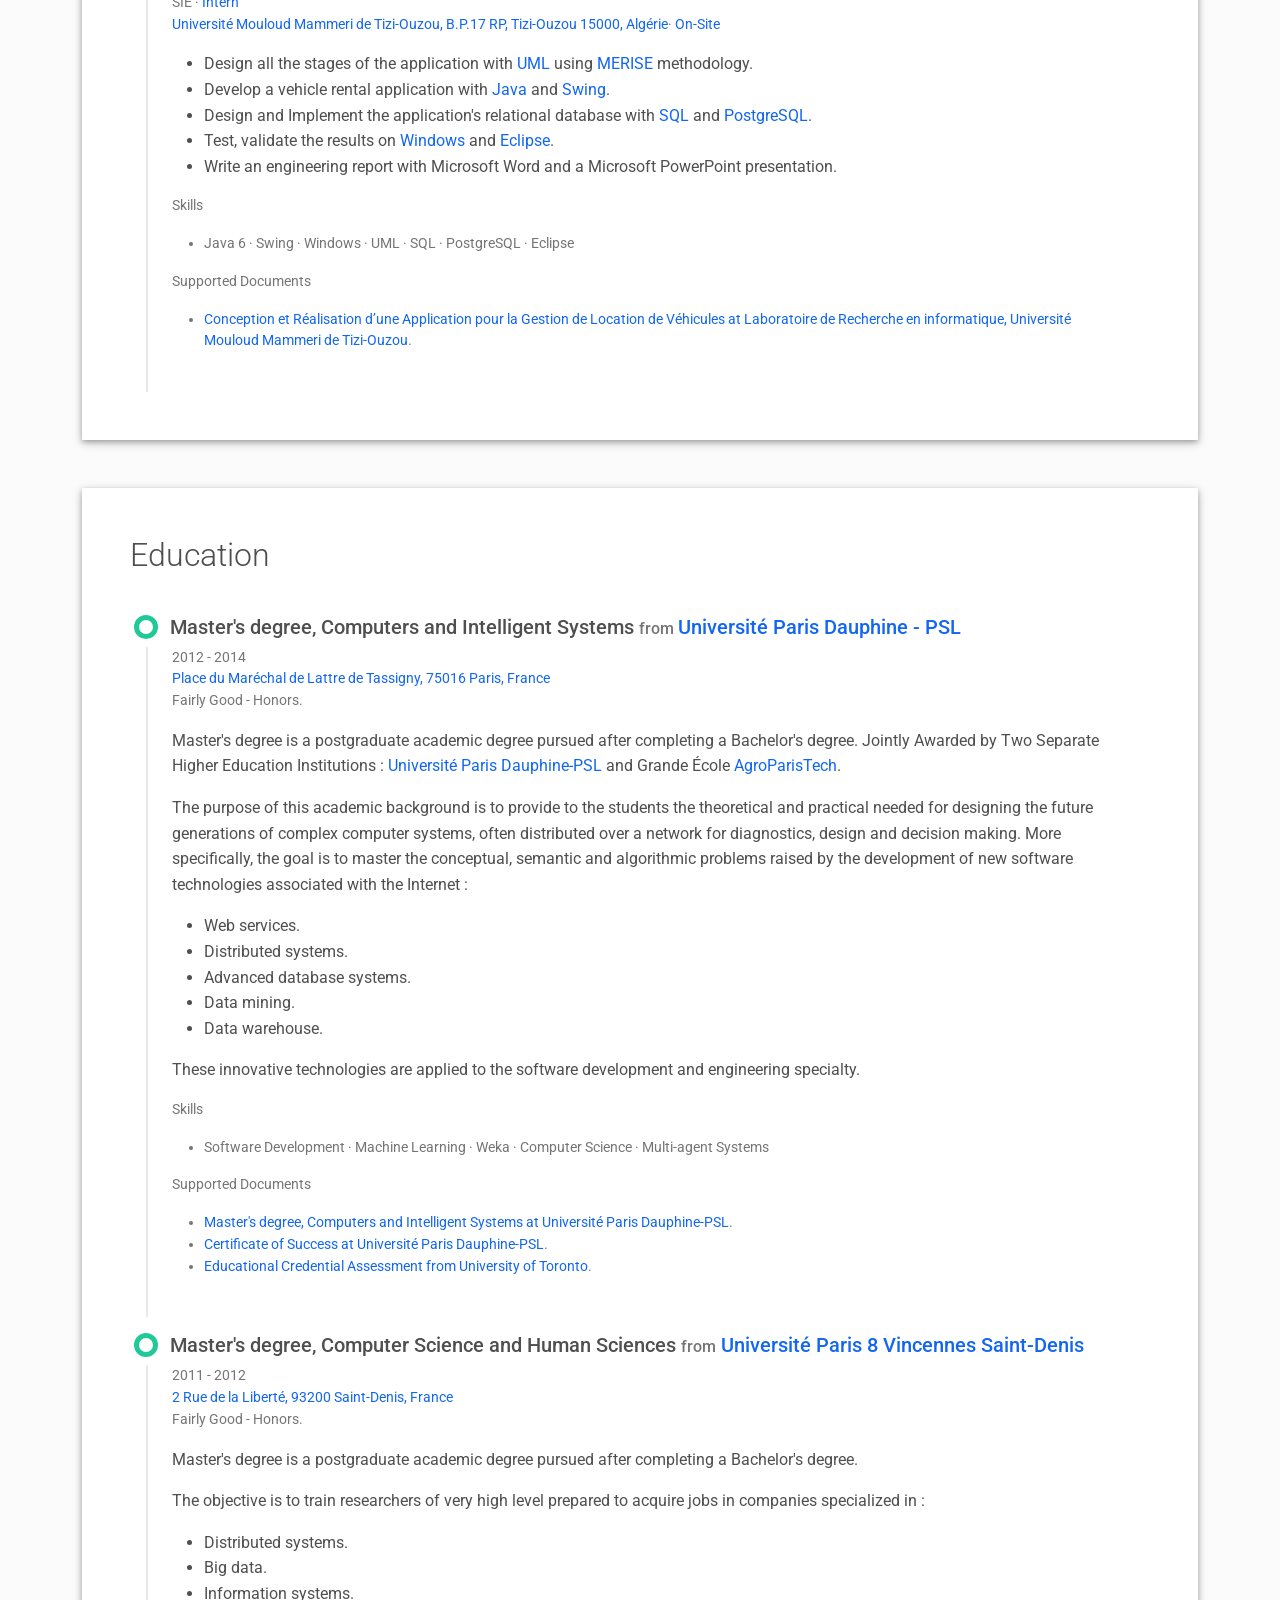
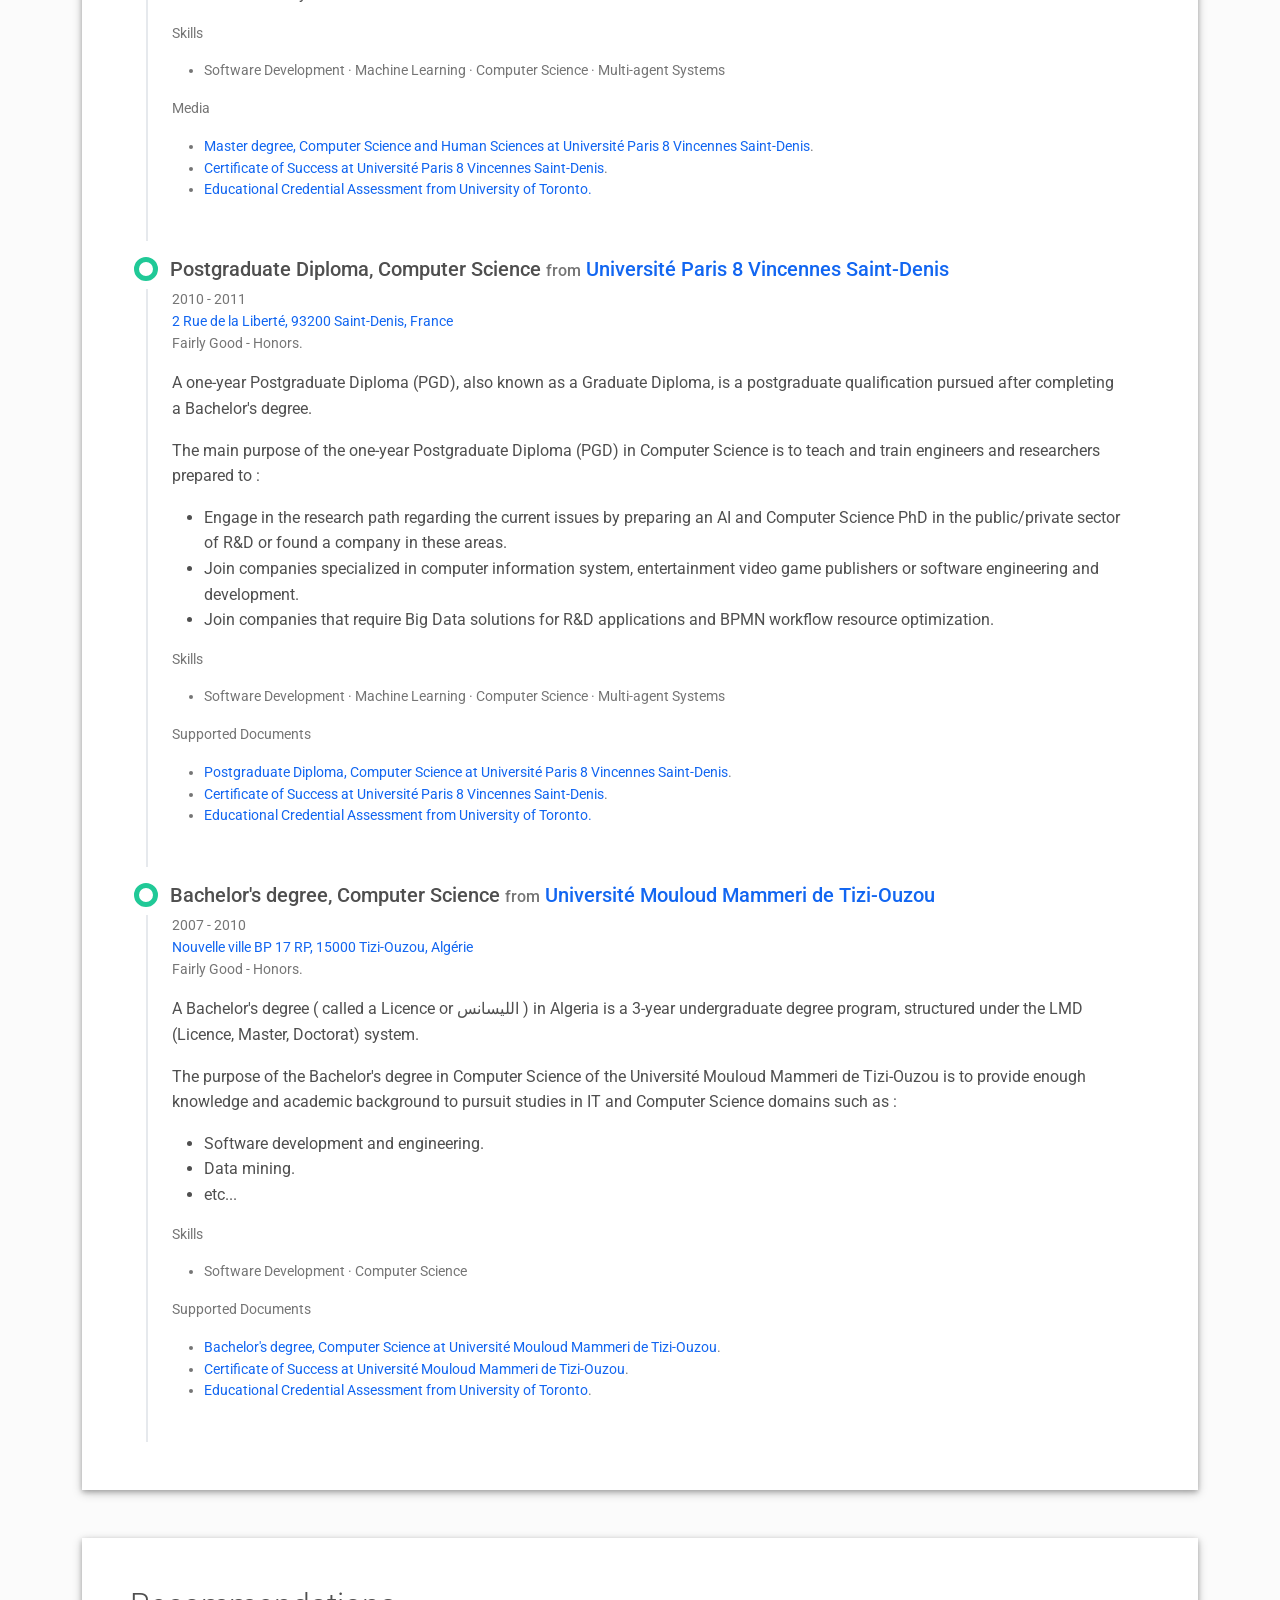
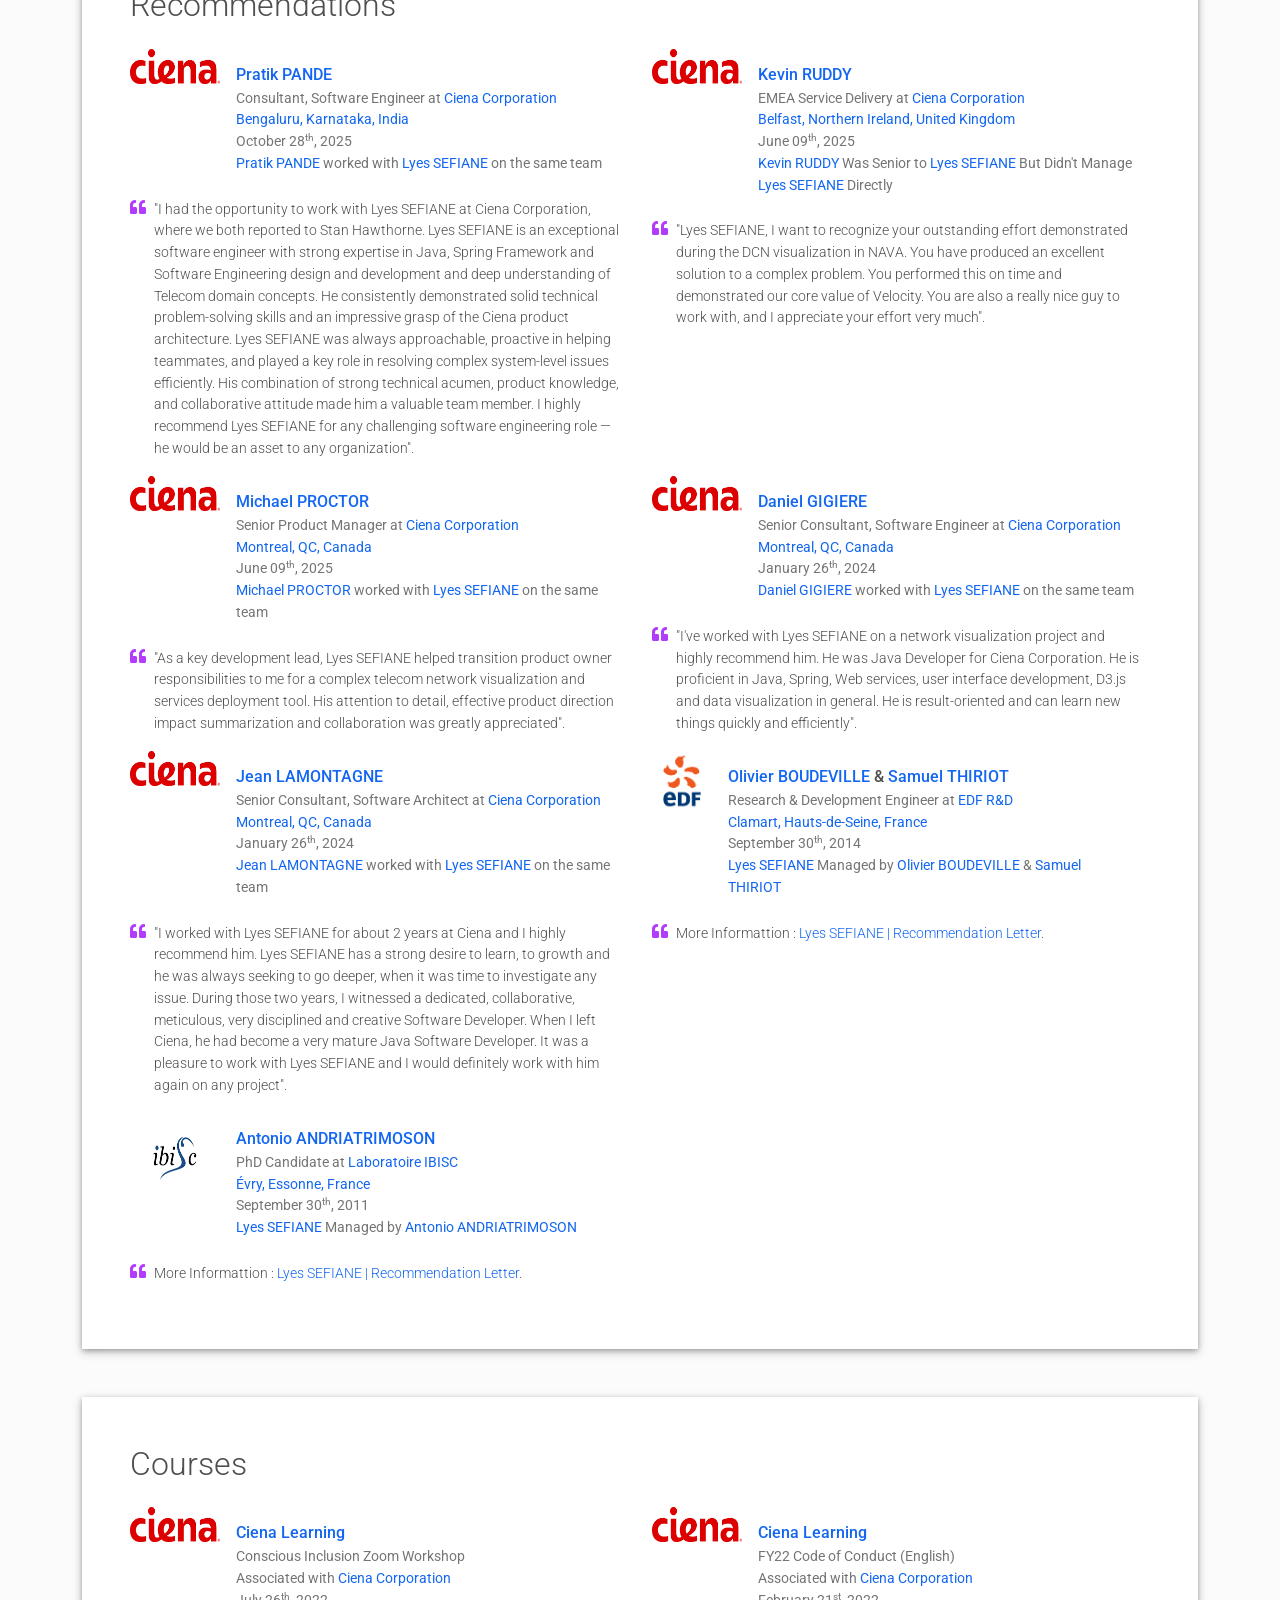
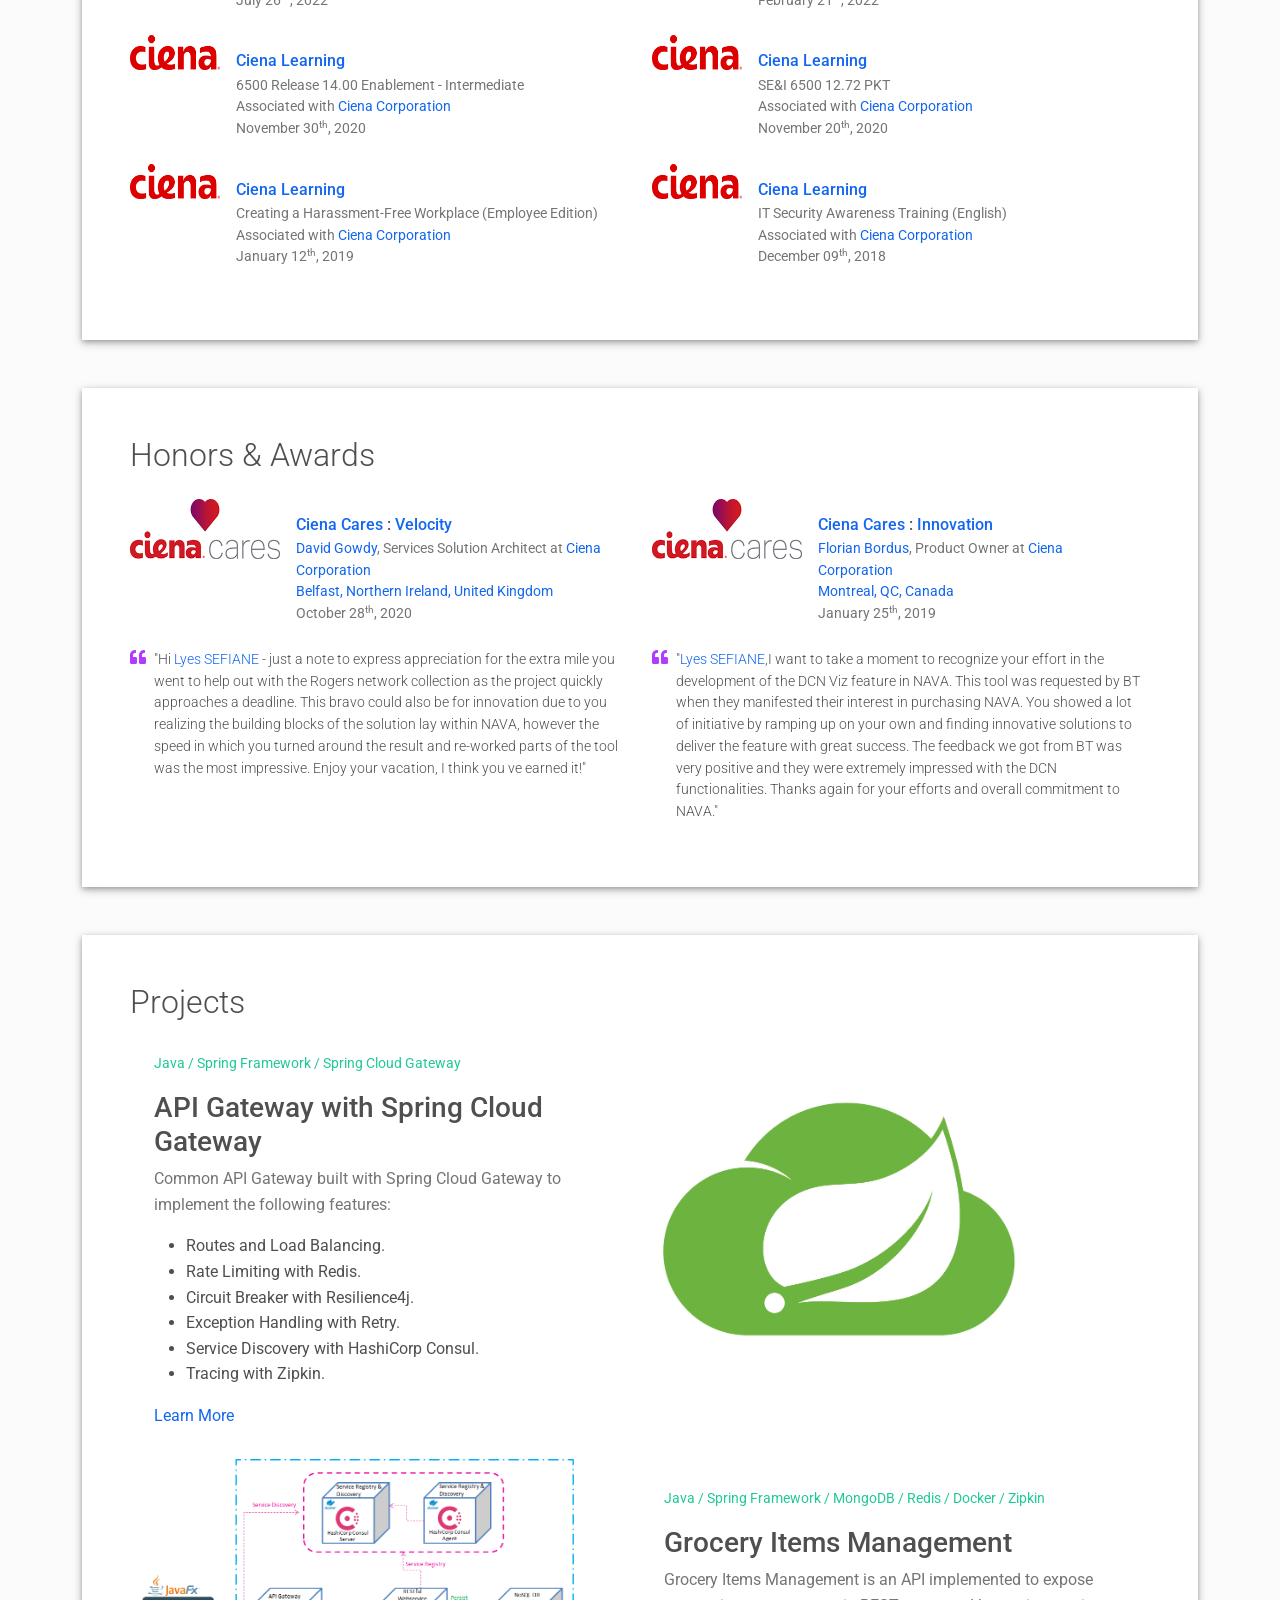
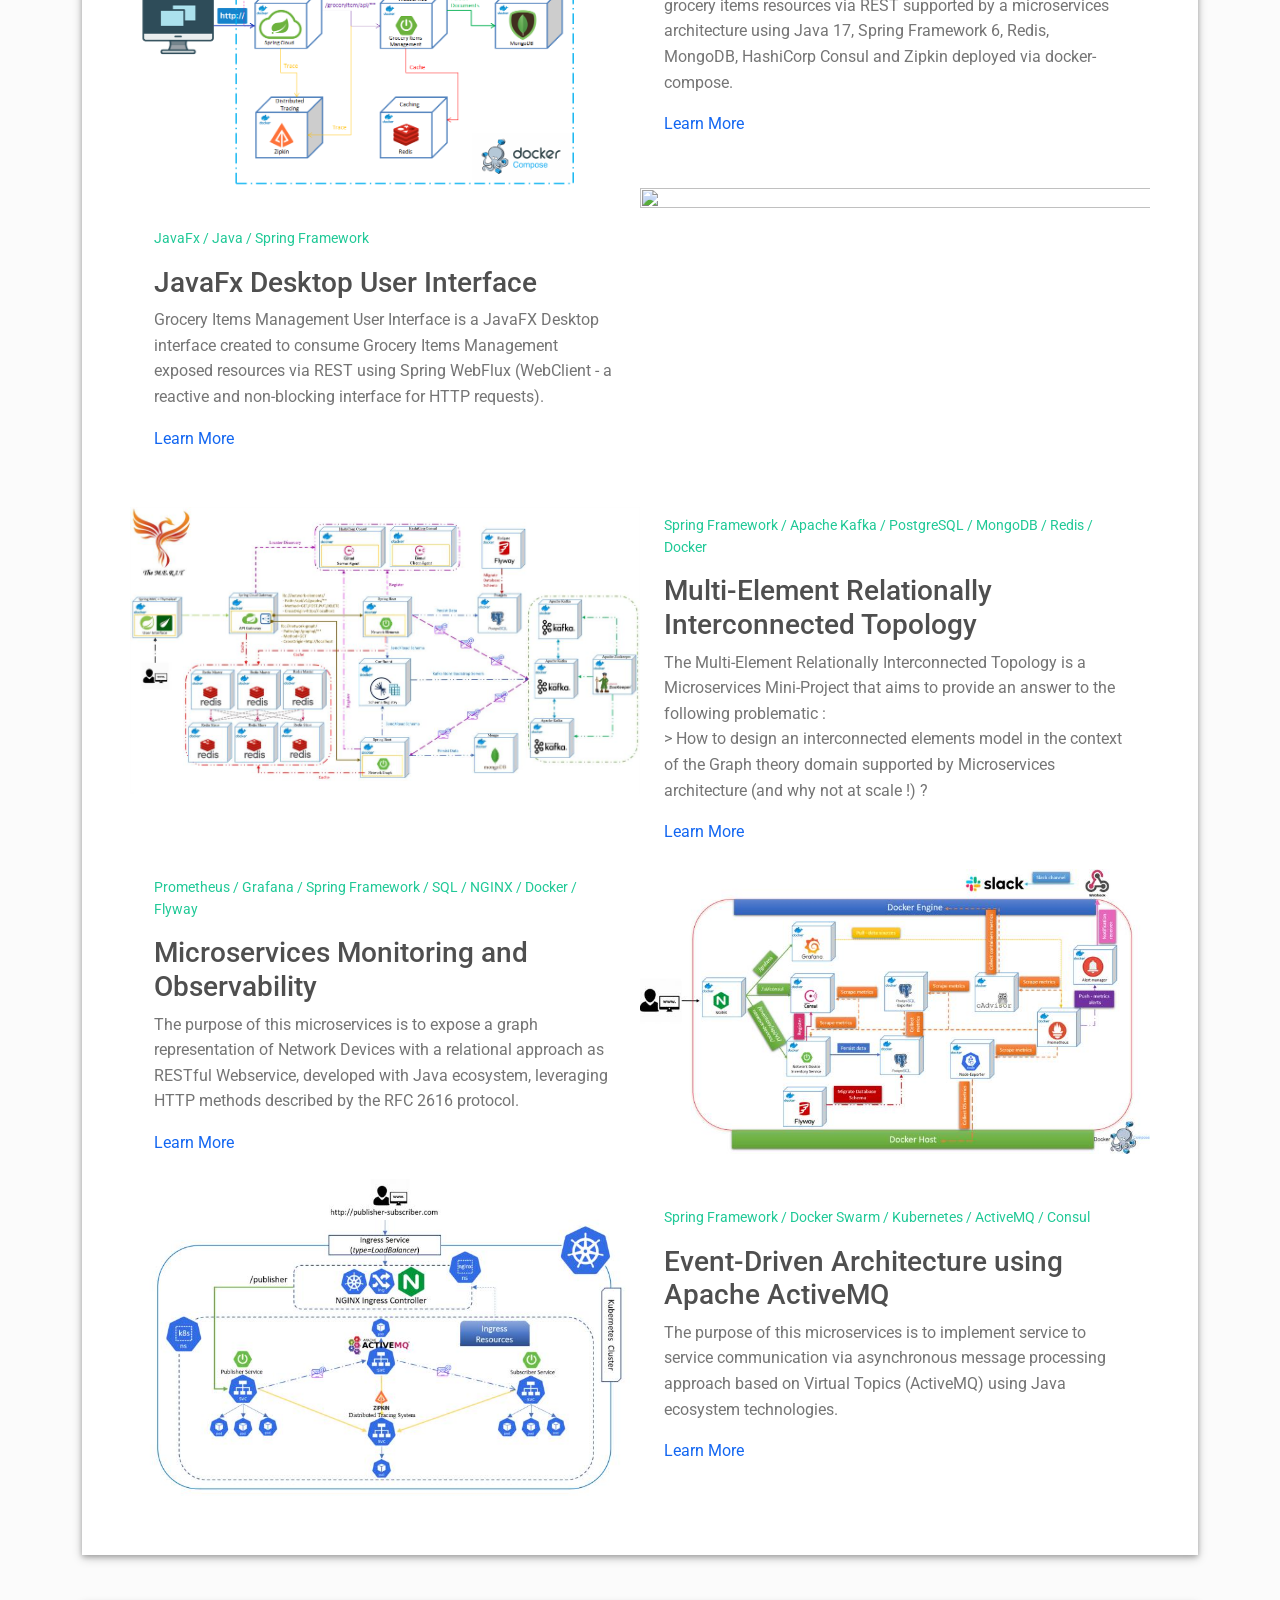
==== commit 455f3474: "Lyes SEFIANE - Software Engineer 3 | Portfolio - Courses Section Enhancement Completed." ====
--- a/index.html
+++ b/index.html
@@ -895,6 +895,94 @@
     </div>
   </div>
 
+<!-- Courses -->
+    <div class="shadow-1-strong bg-white my-5 p-5" id="courses">
+        <div class="reference-section">
+            <h2 class="h2 fw-light mb-4">Courses</h2>
+            <div class="row">
+
+                <div class="col-md-6">
+                    <div class="d-flex mb-2">
+                        <div class="avatar"><img src="images/ciena-logo.png" width="90" height="35"/></div>
+                        <div class="header-bio m-3 mb-0">
+                            <h3 class="h6 mb-1" data-aos="fade-left" data-aos-delay="0"><a href="https://my.ciena.com/CienaPortal/s/learning" target="_blank">Ciena Learning</a></h3>
+                            <p class="text-muted text-small" data-aos="fade-left" data-aos-delay="100">Conscious Inclusion Zoom Workshop<br/>
+                                Associated with <a href="https://www.ciena.com/" target="_blank">Ciena Corporation</a><br/>
+                                July 26<sup>th</sup>, 2022
+                            </p>
+                        </div>
+                    </div>
+                </div>
+
+                <div class="col-md-6">
+                    <div class="d-flex mb-2">
+                        <div class="avatar"><img src="images/ciena-logo.png" width="90" height="35"/></div>
+                        <div class="header-bio m-3 mb-0">
+                            <h3 class="h6 mb-1" data-aos="fade-left" data-aos-delay="0"><a href="https://my.ciena.com/CienaPortal/s/learning" target="_blank">Ciena Learning</a></h3>
+                            <p class="text-muted text-small" data-aos="fade-left" data-aos-delay="100">FY22 Code of Conduct (English)<br/>
+                                Associated with <a href="https://www.ciena.com/" target="_blank">Ciena Corporation</a><br/>
+                                February 21<sup>st</sup>, 2022
+                            </p>
+                        </div>
+                    </div>
+                </div>
+
+                <div class="col-md-6">
+                    <div class="d-flex mb-2">
+                        <div class="avatar"><img src="images/ciena-logo.png" width="90" height="35"/></div>
+                        <div class="header-bio m-3 mb-0">
+                            <h3 class="h6 mb-1" data-aos="fade-left" data-aos-delay="0"><a href="https://my.ciena.com/CienaPortal/s/learning" target="_blank">Ciena Learning</a></h3>
+                            <p class="text-muted text-small" data-aos="fade-left" data-aos-delay="100">6500 Release 14.00 Enablement - Intermediate<br/>
+                                Associated with <a href="https://www.ciena.com/" target="_blank">Ciena Corporation</a><br/>
+                                November 30<sup>th</sup>, 2020
+                            </p>
+                        </div>
+                    </div>
+                </div>
+
+                <div class="col-md-6">
+                    <div class="d-flex mb-2">
+                        <div class="avatar"><img src="images/ciena-logo.png" width="90" height="35"/></div>
+                        <div class="header-bio m-3 mb-0">
+                            <h3 class="h6 mb-1" data-aos="fade-left" data-aos-delay="0"><a href="https://my.ciena.com/CienaPortal/s/learning" target="_blank">Ciena Learning</a></h3>
+                            <p class="text-muted text-small" data-aos="fade-left" data-aos-delay="100">SE&I 6500 12.72 PKT<br/>
+                                Associated with <a href="https://www.ciena.com/" target="_blank">Ciena Corporation</a><br/>
+                                November 20<sup>th</sup>, 2020
+                            </p>
+                        </div>
+                    </div>
+                </div>
+
+                <div class="col-md-6">
+                    <div class="d-flex mb-2">
+                        <div class="avatar"><img src="images/ciena-logo.png" width="90" height="35"/></div>
+                        <div class="header-bio m-3 mb-0">
+                            <h3 class="h6 mb-1" data-aos="fade-left" data-aos-delay="0"><a href="https://my.ciena.com/CienaPortal/s/learning" target="_blank">Ciena Learning</a></h3>
+                            <p class="text-muted text-small" data-aos="fade-left" data-aos-delay="100">Creating a Harassment-Free Workplace (Employee Edition)<br/>
+                                Associated with <a href="https://www.ciena.com/" target="_blank">Ciena Corporation</a><br/>
+                                January 12<sup>th</sup>, 2019
+                            </p>
+                        </div>
+                    </div>
+                </div>
+
+                <div class="col-md-6">
+                    <div class="d-flex mb-2">
+                        <div class="avatar"><img src="images/ciena-logo.png" width="90" height="35"/></div>
+                        <div class="header-bio m-3 mb-0">
+                            <h3 class="h6 mb-1" data-aos="fade-left" data-aos-delay="0"><a href="https://my.ciena.com/CienaPortal/s/learning" target="_blank">Ciena Learning</a></h3>
+                            <p class="text-muted text-small" data-aos="fade-left" data-aos-delay="100">IT Security Awareness Training (English) <br/>
+                                Associated with <a href="https://www.ciena.com/" target="_blank">Ciena Corporation</a><br/>
+                                December 09<sup>th</sup>, 2018
+                            </p>
+                        </div>
+                    </div>
+                </div>
+
+            </div>
+        </div>
+    </div>
+
 <!-- Honors & Awards -->
  
   <div class="shadow-1-strong bg-white my-5 p-5" id="honors-awards">
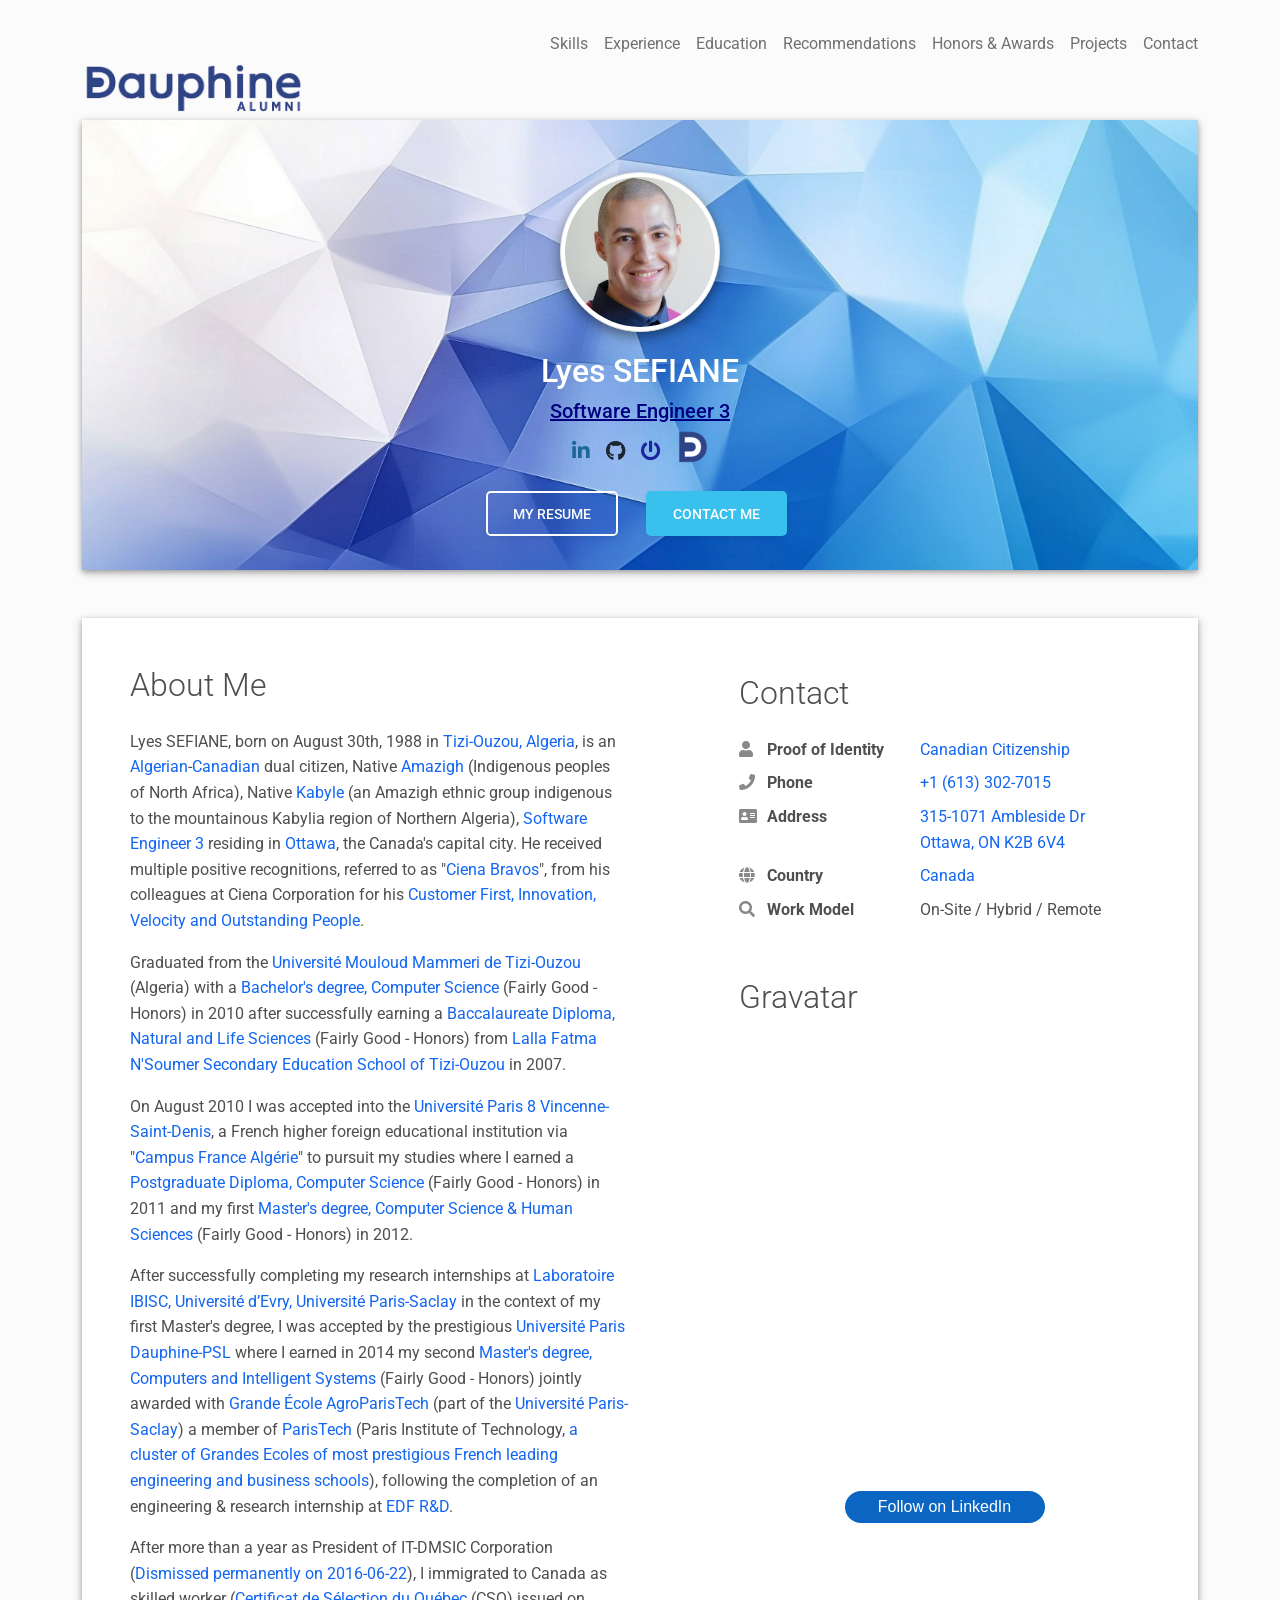
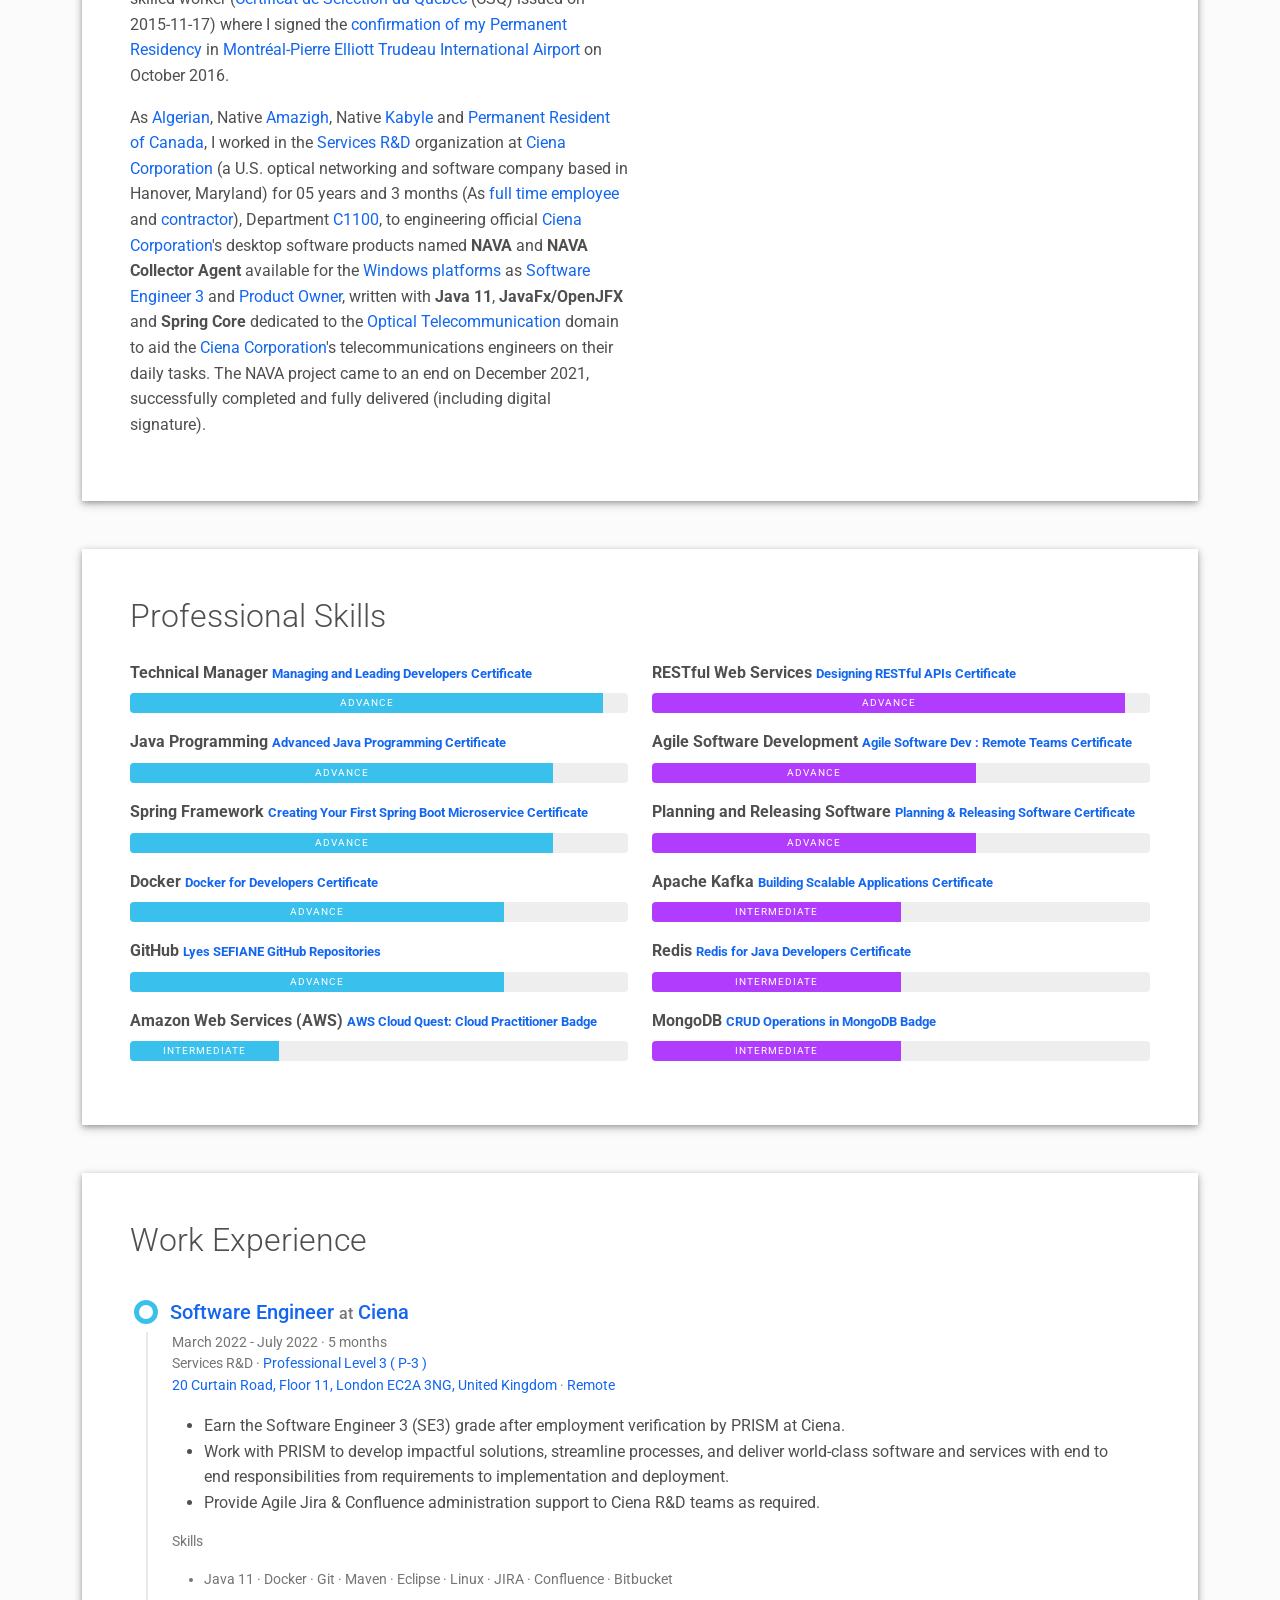
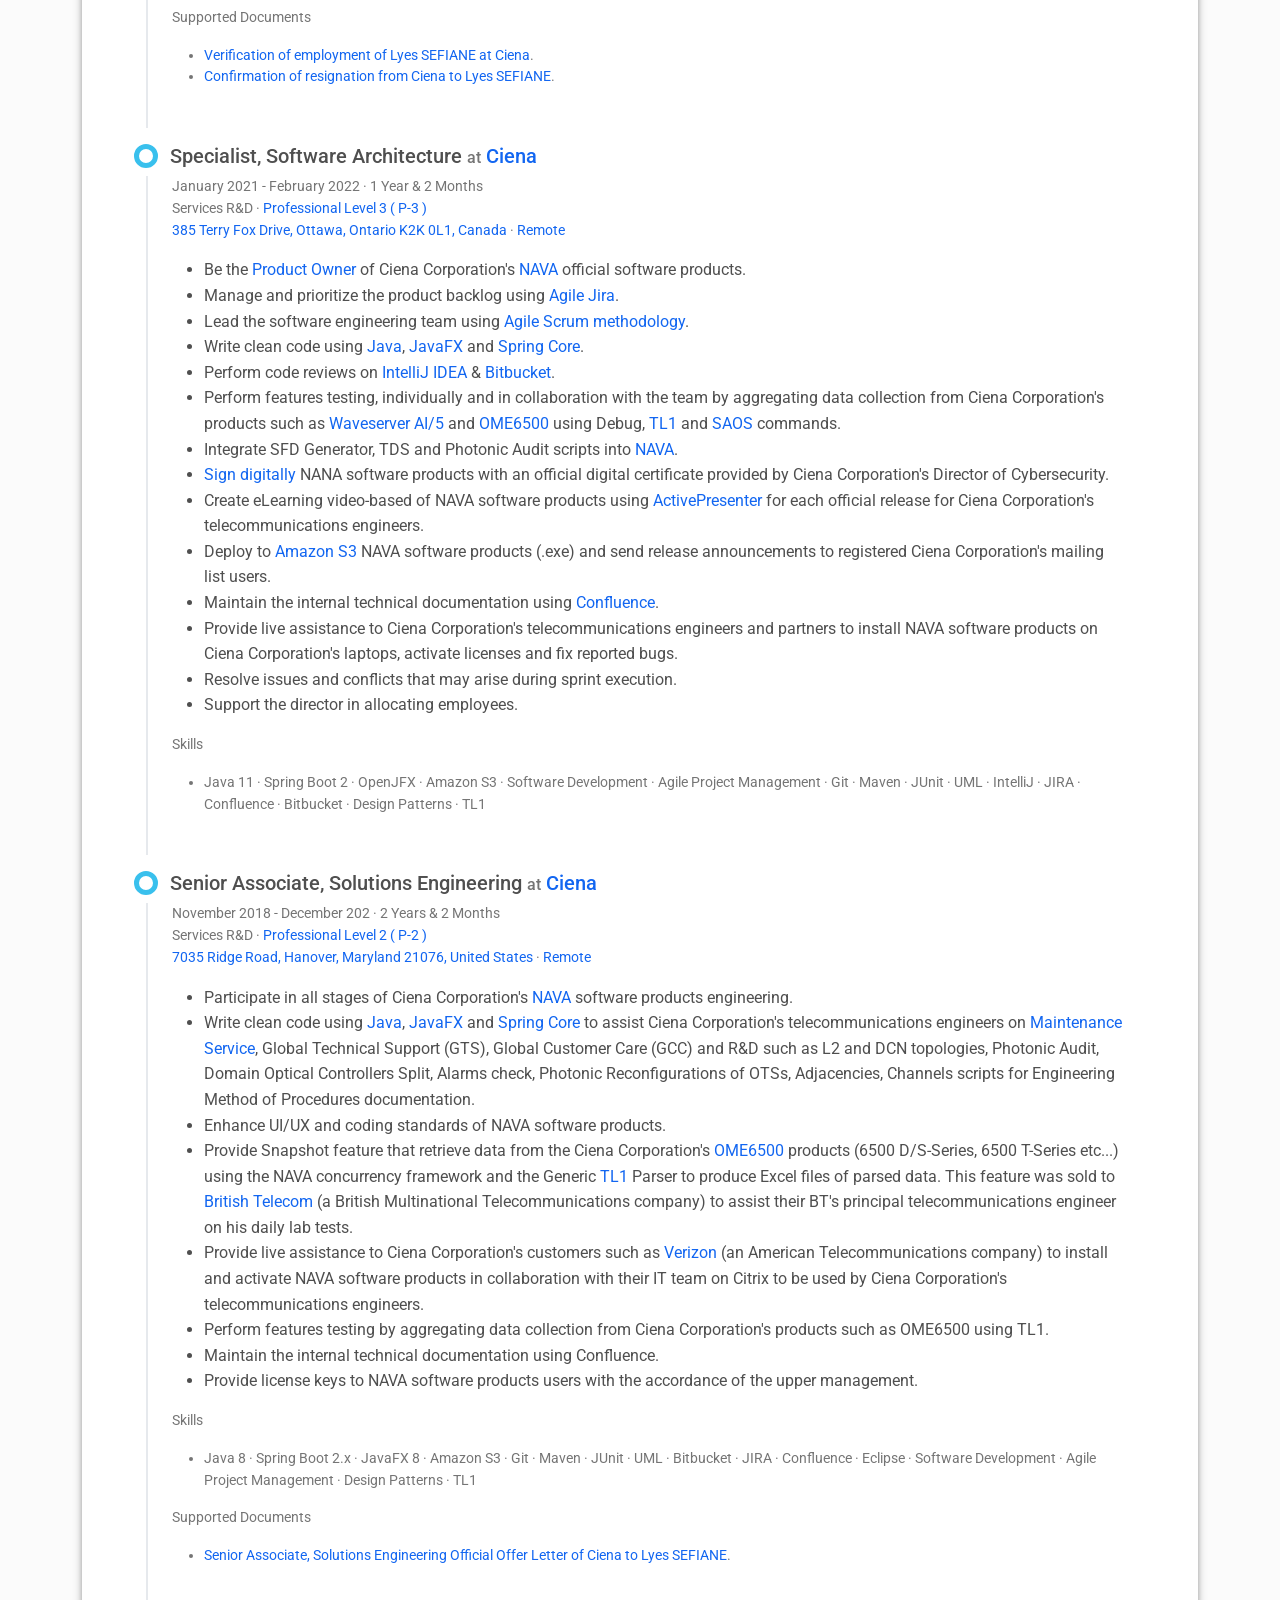
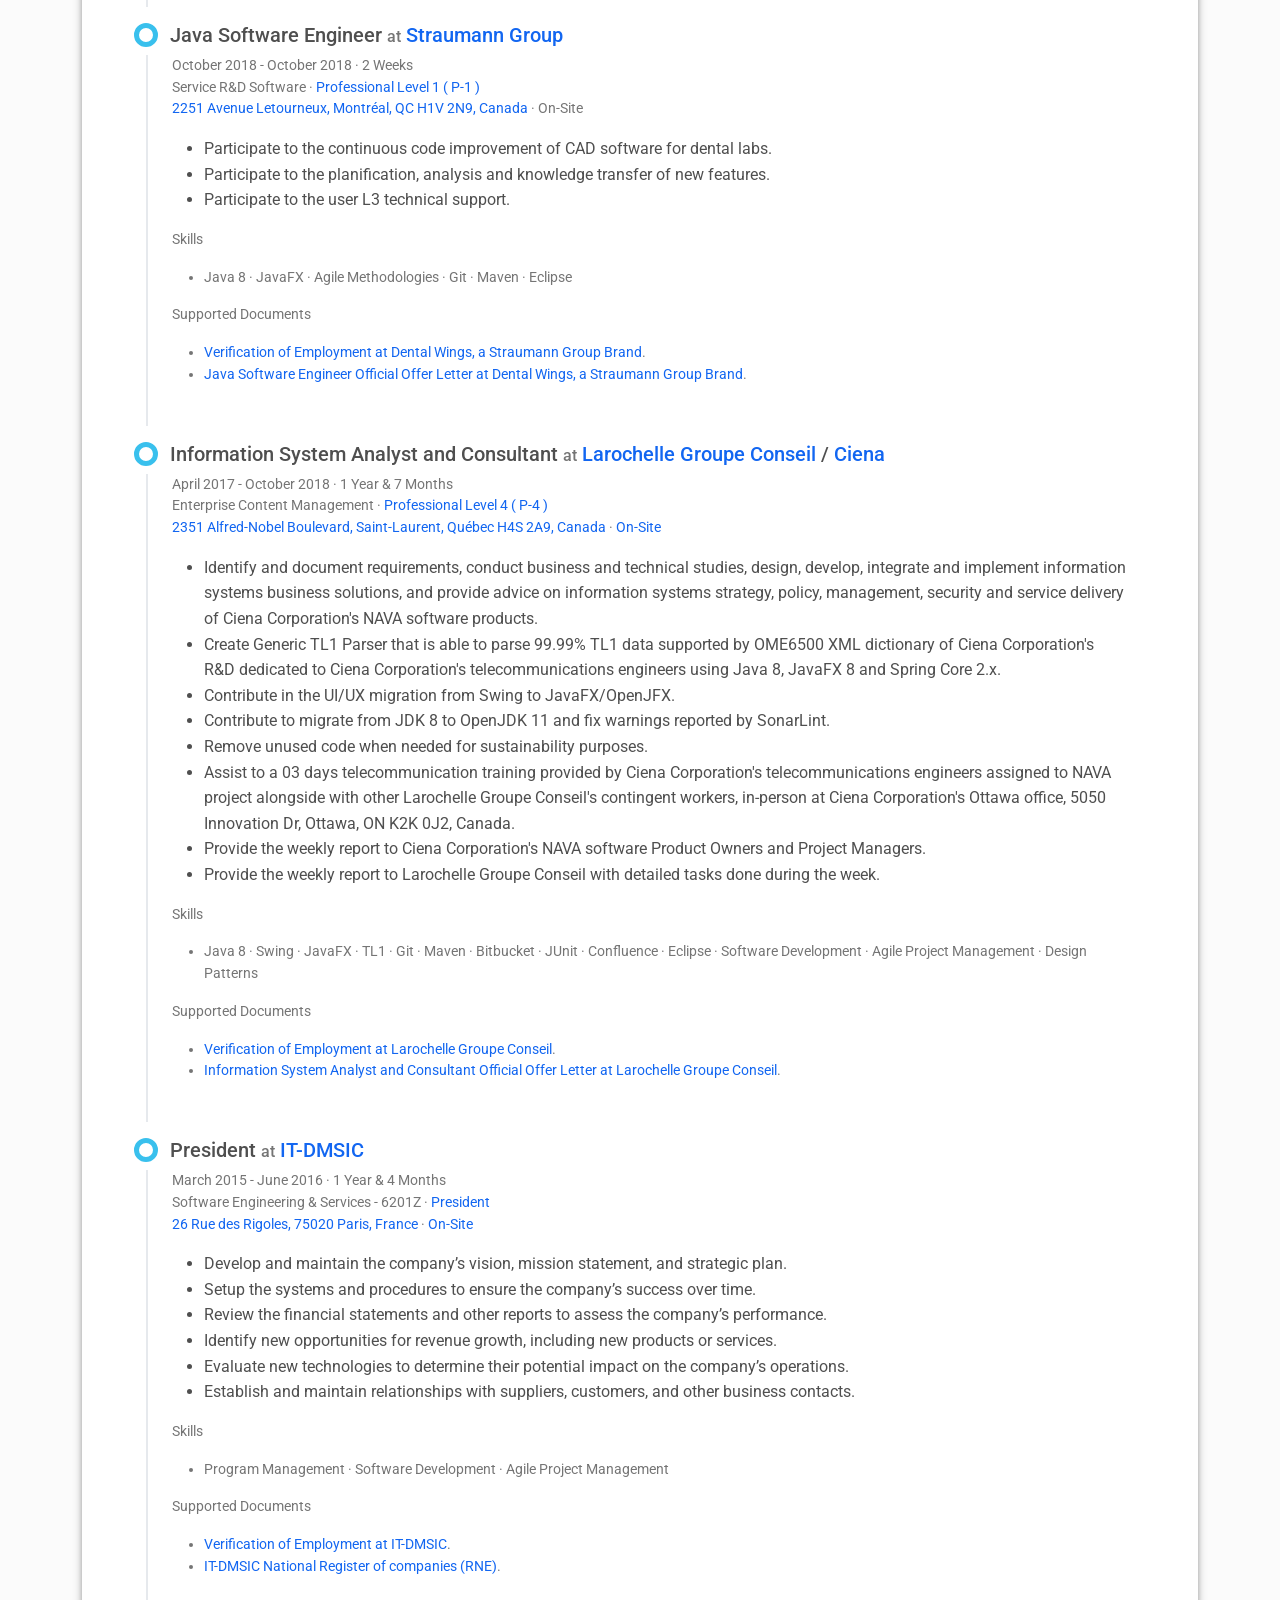
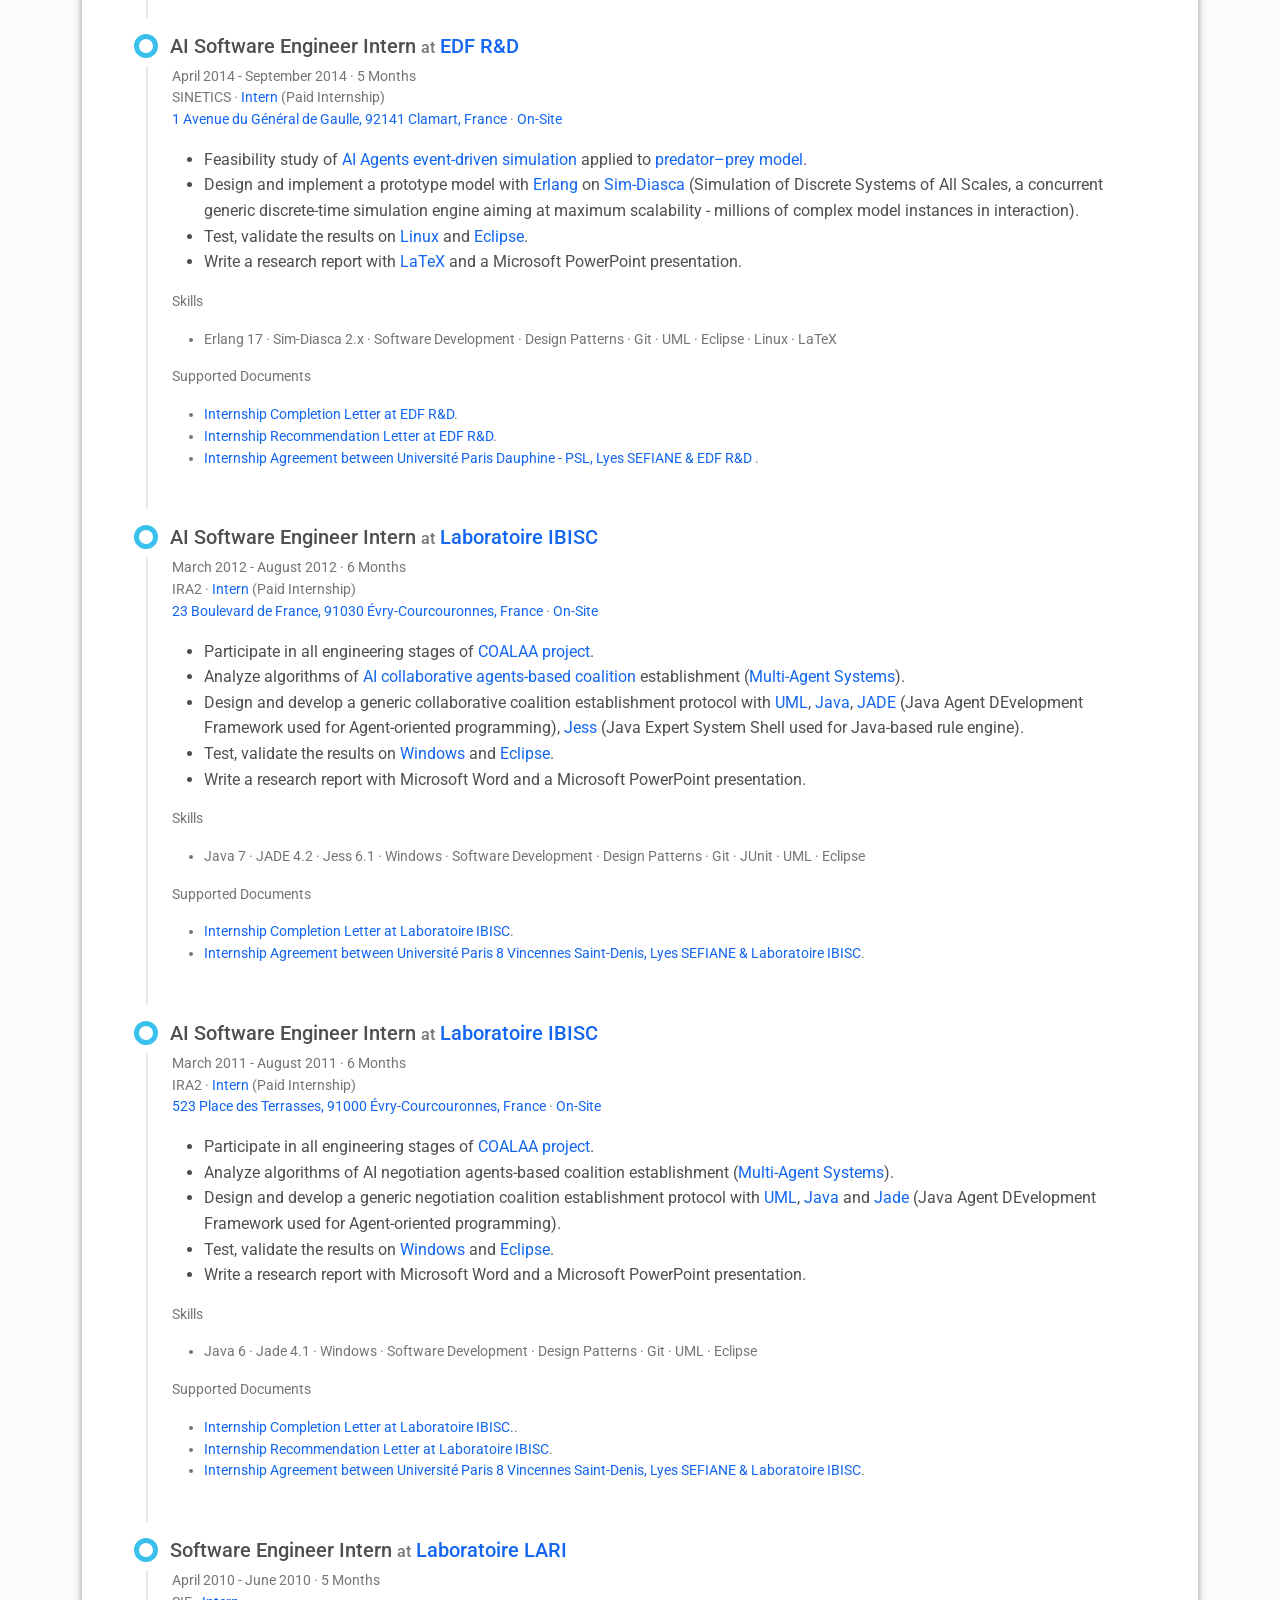
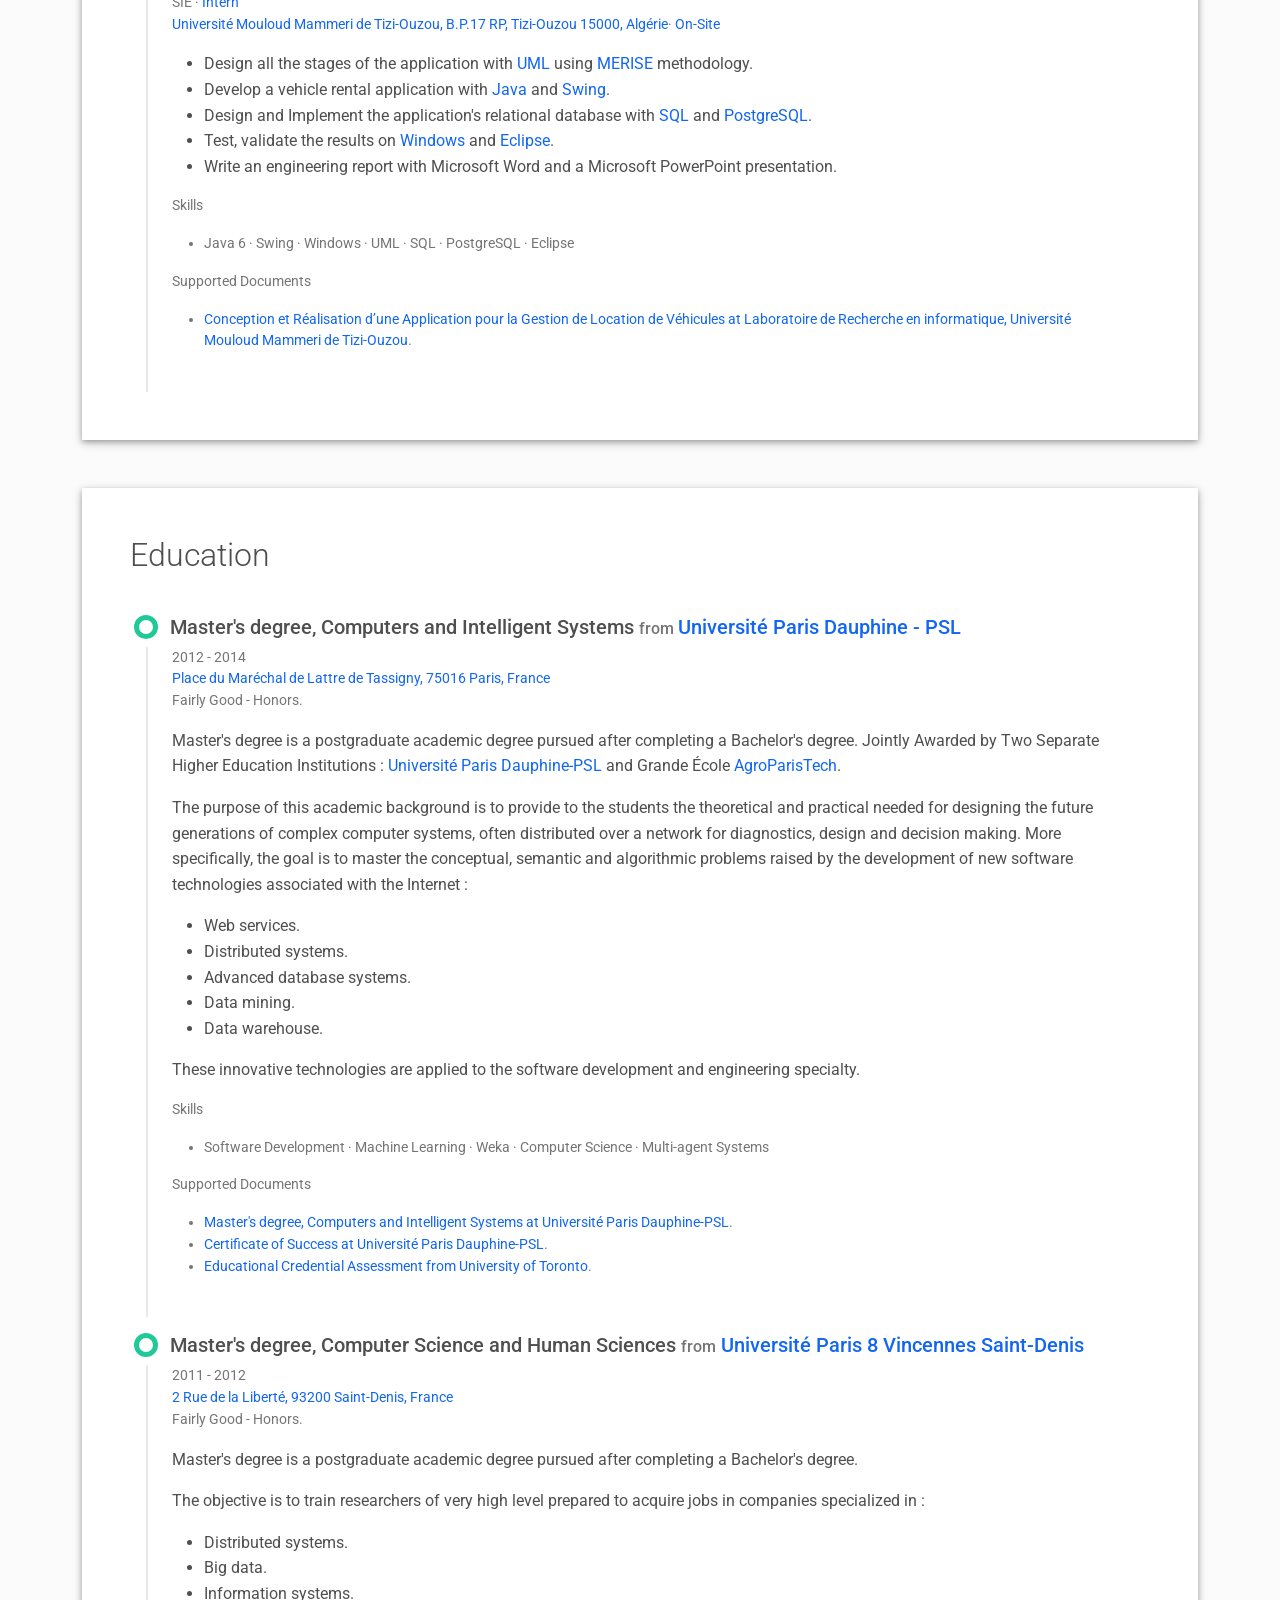
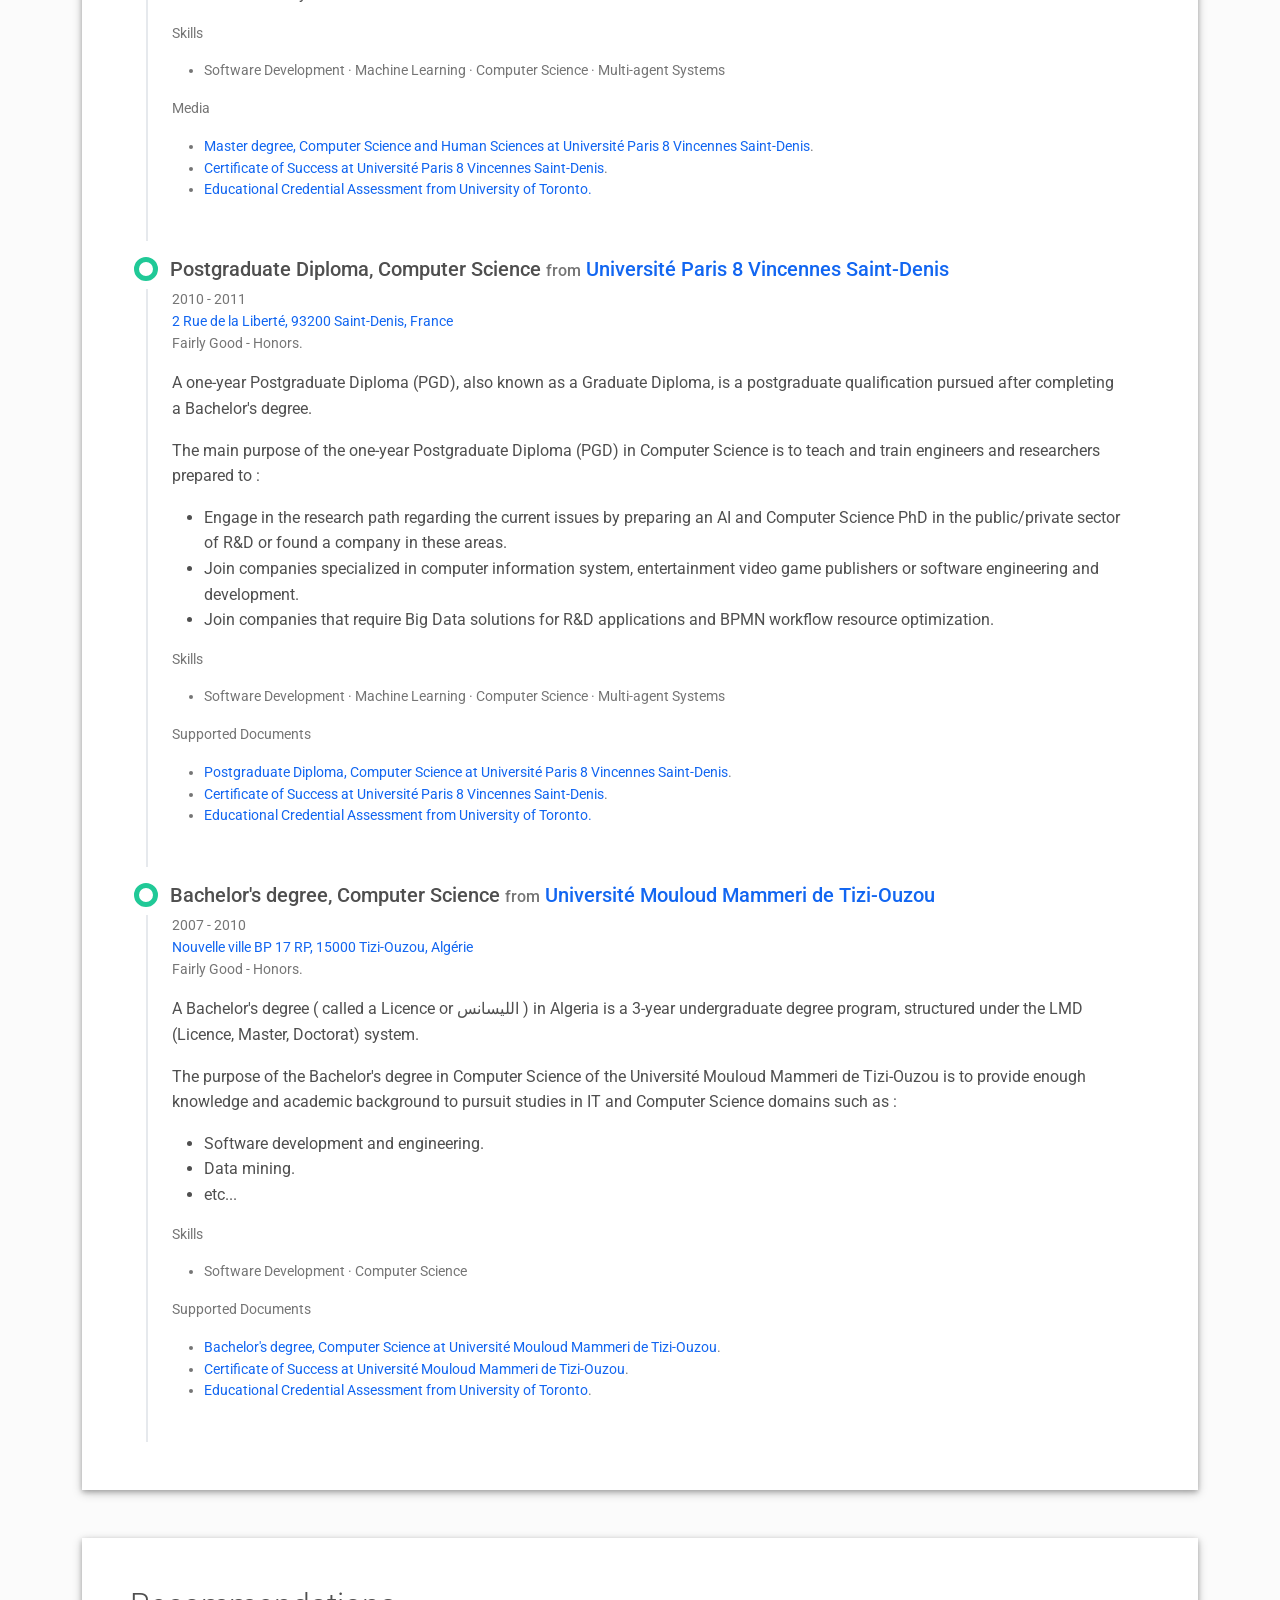
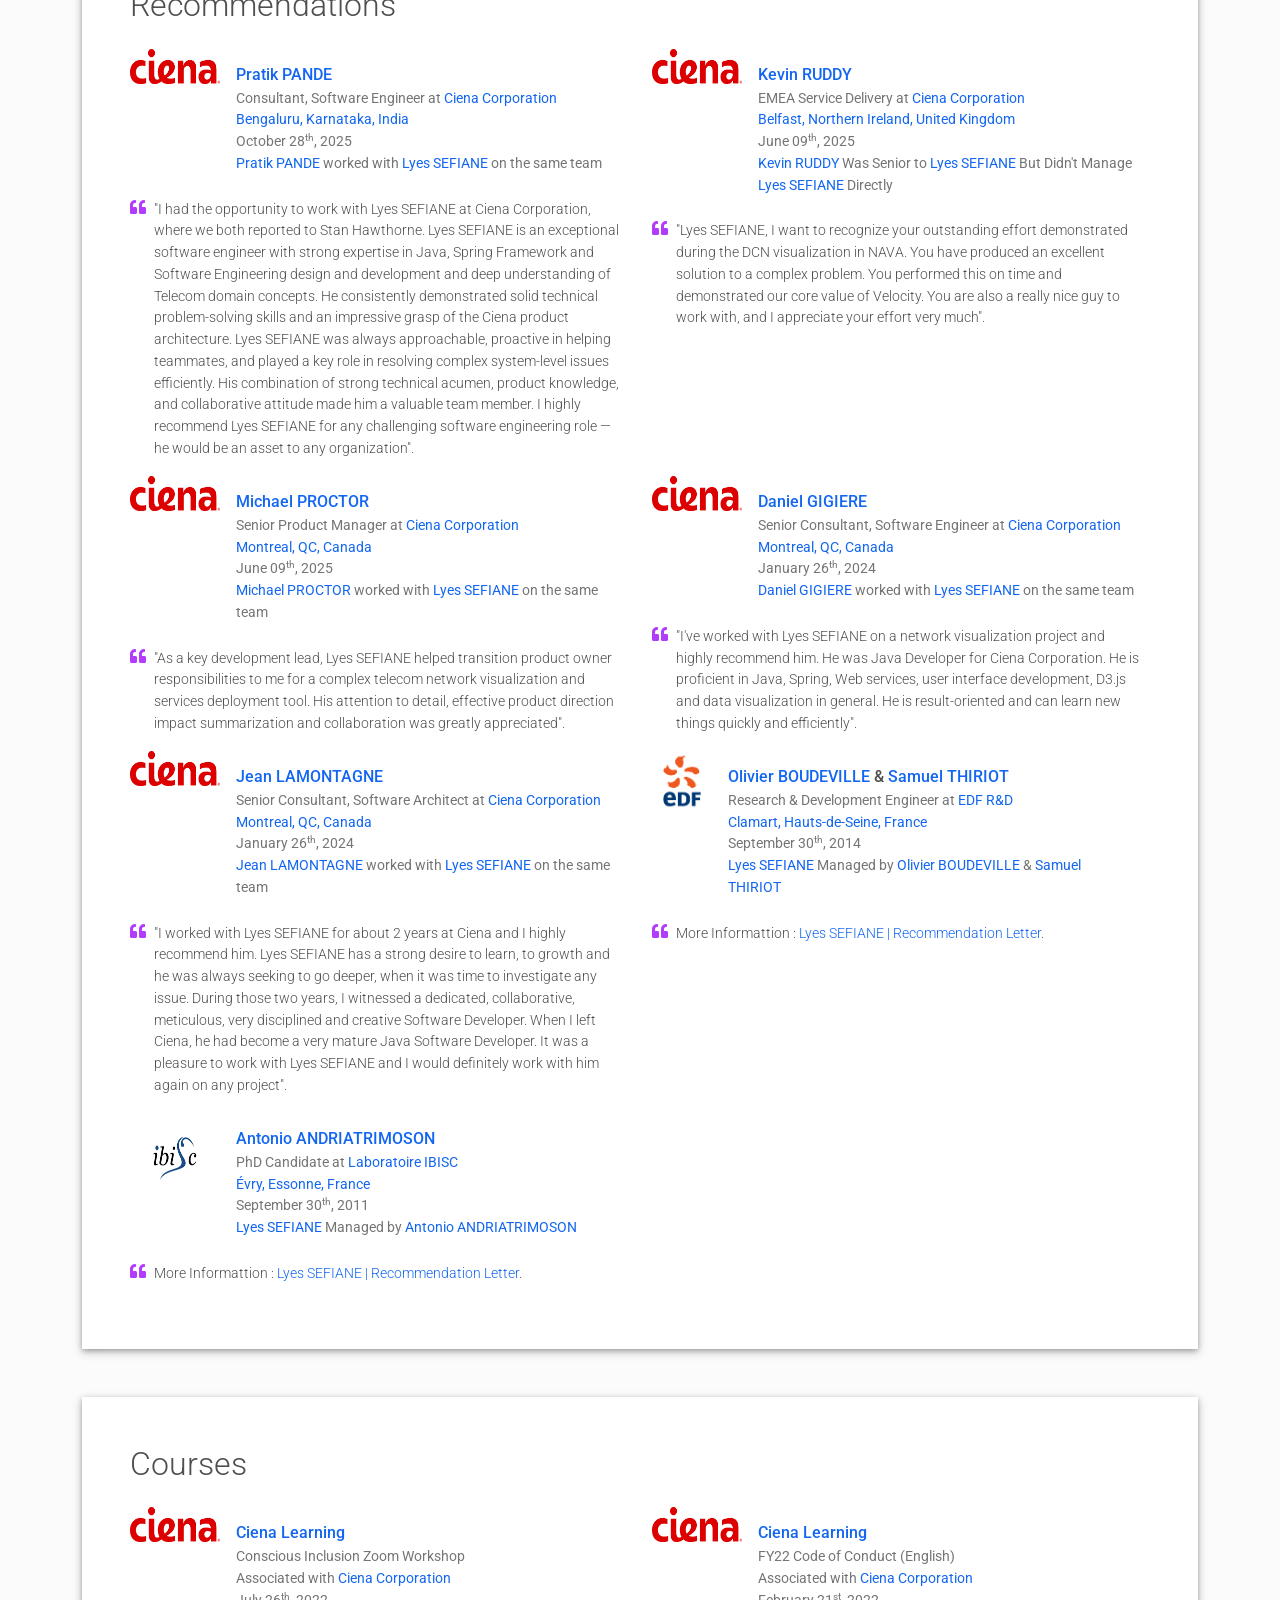
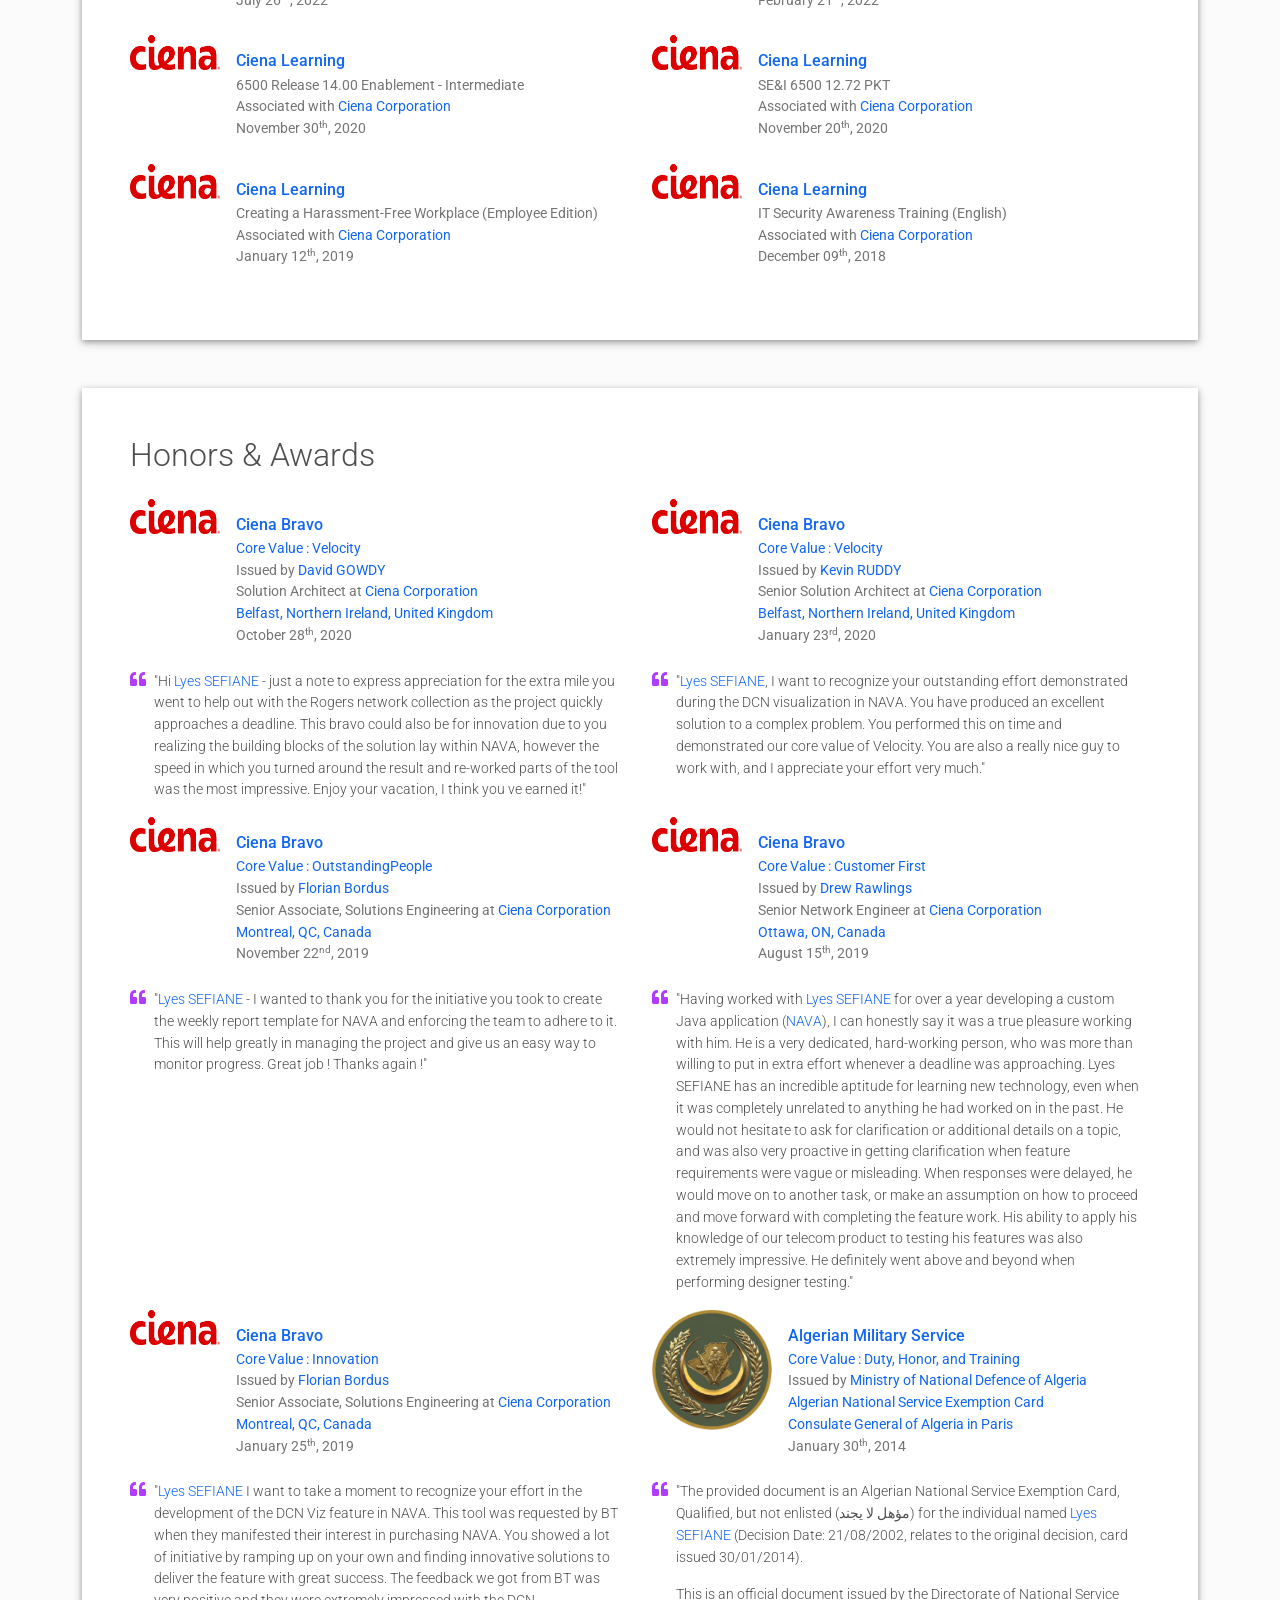
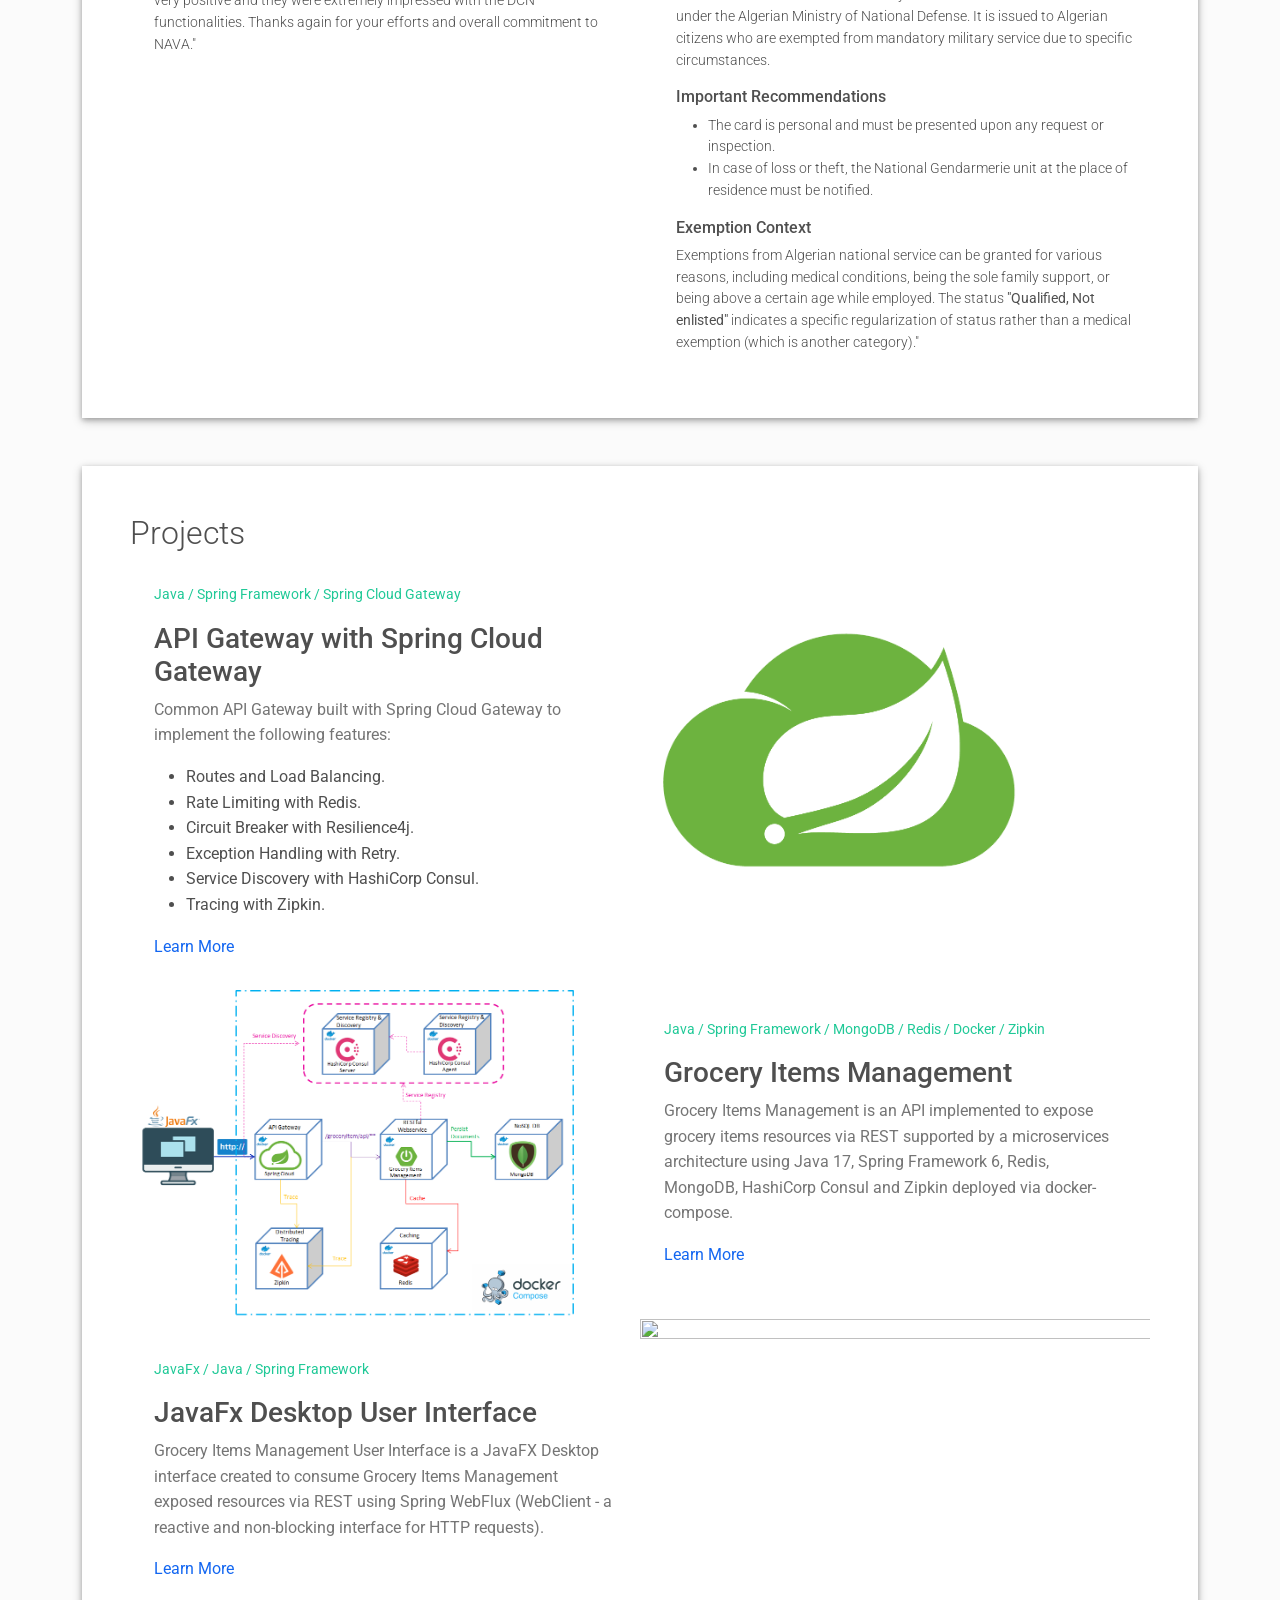
==== commit a6ddb009: "Lyes SEFIANE - Software Engineer 3 | Portfolio - Honors & Awards Section Enhancement Completed." ====
--- a/index.html
+++ b/index.html
@@ -992,10 +992,13 @@
 	  
         <div class="col-md-6">
           <div class="d-flex mb-2">
-            <div class="avatar"><img src="images/ciena-cares-logo.png" width="150" height="60"/></div>
+            <div class="avatar"><img src="images/ciena-logo.png" width="90" height="35"/></div>
             <div class="header-bio m-3 mb-0">
-              <h3 class="h6 mb-1" data-aos="fade-left" data-aos-delay="0"><a href="https://www.ciena.com/about/cienalife" target="_blank">Ciena Cares</a> : <a href="https://www.ciena.com/about/purpose" target="_blank">Velocity</a></h3>
-              <p class="text-muted text-small" data-aos="fade-left" data-aos-delay="100"><a href="https://rocketreach.co/david-gowdy-email_132223156" target="_blank">David Gowdy</a>, Services Solution Architect at <a href="https://www.ciena.com/" target="_blank">Ciena Corporation</a><br/>
+                <h3 class="h6 mb-1" data-aos="fade-left" data-aos-delay="0"><a href="https://www.ciena.com/about/cienalife" target="_blank">Ciena Bravo</a></h3>
+              <p class="text-muted text-small" data-aos="fade-left" data-aos-delay="100">
+                  <a href="https://www.ciena.com/about/purpose" target="_blank">Core Value : Velocity</a><br/>
+                  Issued by <a href="https://rocketreach.co/david-gowdy-email_132223156" target="_blank">David GOWDY</a><br/>
+                  Solution Architect at <a href="https://www.ciena.com/" target="_blank">Ciena Corporation</a><br/>
               <a href="https://maps.app.goo.gl/kTJcDZyFbsQxXfDB6" target="_blank">Belfast, Northern Ireland, United Kingdom</a><br/>
               October 28<sup>th</sup>, 2020
               </p>
@@ -1005,28 +1008,125 @@
             <p class="text-small lead mx-2" data-aos="fade-left" data-aos-delay="100">"Hi <a href="https://www.linkedin.com/in/lyes-sefiane/" target="_blank">Lyes SEFIANE</a> - just a note to express appreciation for the extra mile you went to help out with the Rogers network collection as the project quickly approaches a deadline. This bravo could also be for innovation due to you realizing the building blocks of the solution lay within NAVA, however the speed in which you turned around the result and re-worked parts of the tool was the most impressive. Enjoy your vacation, I think you ve earned it!"</p>
           </div>
         </div>
-		
+
+          <div class="col-md-6">
+              <div class="d-flex mb-2">
+                  <div class="avatar"><img src="images/ciena-logo.png" width="90" height="35"/></div>
+                  <div class="header-bio m-3 mb-0">
+                      <h3 class="h6 mb-1" data-aos="fade-left" data-aos-delay="0"><a href="https://www.ciena.com/about/cienalife" target="_blank">Ciena Bravo</a></h3>
+                      <p class="text-muted text-small" data-aos="fade-left" data-aos-delay="100">
+                          <a href="https://www.ciena.com/about/purpose" target="_blank">Core Value : Velocity</a><br/>
+                          Issued by <a href="https://www.linkedin.com/in/kevin-ruddy-70b9318/" target="_blank">Kevin RUDDY</a><br/>Senior Solution Architect at <a href="https://www.ciena.com/" target="_blank">Ciena Corporation</a><br/>
+                          <a href="https://maps.app.goo.gl/kTJcDZyFbsQxXfDB6" target="_blank">Belfast, Northern Ireland, United Kingdom</a><br/>
+                          January 23<sup>rd</sup>, 2020
+                      </p>
+                  </div>
+              </div>
+              <div class="d-flex"><i class="text-secondary fas fa-quote-left"></i>
+                  <p class="text-small lead mx-2" data-aos="fade-left" data-aos-delay="100">"<a href="https://www.linkedin.com/in/lyes-sefiane/" target="_blank">Lyes SEFIANE</a>, I want to recognize your outstanding effort demonstrated during the DCN visualization in NAVA. You have produced an excellent solution to a complex problem. You performed this on time and
+                      demonstrated our core value of Velocity. You are also a really nice guy to work with, and I appreciate your effort very much."</p>
+              </div>
+          </div>
+
+          <div class="col-md-6">
+              <div class="d-flex mb-2">
+                  <div class="avatar"><img src="images/ciena-logo.png" width="90" height="35"/></div>
+                  <div class="header-bio m-3 mb-0">
+                      <h3 class="h6 mb-1" data-aos="fade-left" data-aos-delay="0"><a href="https://www.ciena.com/about/cienalife" target="_blank">Ciena Bravo</a></h3>
+                      <p class="text-muted text-small" data-aos="fade-left" data-aos-delay="100">
+                          <a href="https://www.ciena.com/about/purpose" target="_blank">Core Value : OutstandingPeople</a><br/>
+                          Issued by <a href="https://www.linkedin.com/in/florian-bordus-177b30194" target="_blank">Florian Bordus</a><br/>Senior Associate, Solutions Engineering at <a href="https://www.ciena.com/" target="_blank">Ciena Corporation</a><br/>
+                          <a href="https://maps.app.goo.gl/m2H9Xej8PEwyMw1u8" target="_blank">Montreal, QC, Canada</a><br/>
+                          November 22<sup>nd</sup>, 2019
+                      </p>
+                  </div>
+              </div>
+              <div class="d-flex"><i class="text-secondary fas fa-quote-left"></i>
+                  <p class="text-small lead mx-2" data-aos="fade-left" data-aos-delay="100">"<a href="https://www.linkedin.com/in/lyes-sefiane/">Lyes SEFIANE</a> - I wanted to thank you for the initiative you took to create the weekly report template for NAVA and enforcing
+                      the team to adhere to it. This will help greatly in managing the project and give us an easy way to monitor progress. Great job ! Thanks again !"</p>
+              </div>
+          </div>
+
+          <div class="col-md-6">
+              <div class="d-flex mb-2">
+                  <div class="avatar"><img src="images/ciena-logo.png" width="90" height="35"/></div>
+                  <div class="header-bio m-3 mb-0">
+                      <h3 class="h6 mb-1" data-aos="fade-left" data-aos-delay="0"><a href="https://www.ciena.com/about/cienalife" target="_blank">Ciena Bravo</a></h3>
+                      <p class="text-muted text-small" data-aos="fade-left" data-aos-delay="100">
+                          <a href="https://www.ciena.com/about/purpose" target="_blank">Core Value : Customer First</a><br/>
+                          Issued by <a href="https://www.linkedin.com/in/drew-rawlings-946a4ab4/" target="_blank">Drew Rawlings</a><br/>Senior Network Engineer at <a href="https://www.ciena.com/" target="_blank">Ciena Corporation</a><br/>
+                          <a href="https://maps.app.goo.gl/ve11gGFEmFKpmeKJA" target="_blank">Ottawa, ON, Canada</a><br/>
+                          August 15<sup>th</sup>, 2019
+                      </p>
+                  </div>
+              </div>
+              <div class="d-flex"><i class="text-secondary fas fa-quote-left"></i>
+                  <p class="text-small lead mx-2" data-aos="fade-left" data-aos-delay="100">"Having worked with <a href="https://www.linkedin.com/in/lyes-sefiane/">Lyes SEFIANE</a> for over a year developing a custom Java application (<a href="https://my.ciena.com/CienaPortal/s/topic/0TO0z00000070LfGAI/nava" target="_blank">NAVA</a>),
+                      I can honestly say it was a true pleasure working with him. He is a very dedicated, hard-working person, who was more than willing to put in extra effort whenever a deadline was approaching.
+                      Lyes SEFIANE has an incredible aptitude for learning new technology, even when it was completely unrelated to anything he had worked on in the past.
+                      He would not hesitate to ask for clarification or additional details on a topic, and was also very proactive in getting clarification when feature requirements were vague or misleading.
+                      When responses were delayed, he would move on to another task, or make an assumption on how to proceed and move forward with completing the feature work.
+                      His ability to apply his knowledge of our telecom product to testing his features was also extremely impressive. He definitely went above and beyond when performing designer testing."</p>
+              </div>
+          </div>
+
 		<div class="col-md-6">
           <div class="d-flex mb-2">
-            <div class="avatar"><img src="images/ciena-cares-logo.png" width="150" height="60"/></div>
+            <div class="avatar"><img src="images/ciena-logo.png" width="90" height="35"/></div>
             <div class="header-bio m-3 mb-0">
-              <h3 class="h6 mb-1" data-aos="fade-left" data-aos-delay="0"><a href="https://www.ciena.com/about/cienalife" target="_blank">Ciena Cares</a> : <a href="https://www.ciena.com/about/cienalife" target="_blank">Innovation</a></h3>
-              <p class="text-muted text-small" data-aos="fade-left" data-aos-delay="100"><a href="https://www.linkedin.com/in/florian-bordus-177b30194" target="_blank">Florian Bordus</a>, Product Owner at <a href="https://www.ciena.com/" target="_blank">Ciena Corporation</a><br/>
+                <h3 class="h6 mb-1" data-aos="fade-left" data-aos-delay="0"><a href="https://www.ciena.com/about/cienalife" target="_blank">Ciena Bravo</a></h3>
+              <p class="text-muted text-small" data-aos="fade-left" data-aos-delay="100">
+                  <a href="https://www.ciena.com/about/cienalife" target="_blank">Core Value : Innovation</a><br/>
+                  Issued by <a href="https://www.linkedin.com/in/florian-bordus-177b30194" target="_blank">Florian Bordus</a><br/>Senior Associate, Solutions Engineering at <a href="https://www.ciena.com/" target="_blank">Ciena Corporation</a><br/>
               <a href="https://maps.app.goo.gl/m2H9Xej8PEwyMw1u8" target="_blank">Montreal, QC, Canada</a><br/>
               January 25<sup>th</sup>, 2019
               </p>
             </div>
           </div>
           <div class="d-flex"><i class="text-secondary fas fa-quote-left"></i>
-            <p class="text-small lead mx-2" data-aos="fade-left" data-aos-delay="100">"<a href="https://www.linkedin.com/in/lyes-sefiane/">Lyes SEFIANE</a>,I want to take a moment to recognize your effort in the development of the DCN Viz feature in NAVA. This tool was requested by BT when they manifested their interest in purchasing NAVA. You showed a lot of initiative by ramping up on your own and finding innovative solutions to deliver the feature with great success. The feedback we got from BT was very positive and they were extremely impressed with the DCN functionalities. Thanks again for your efforts and overall commitment to NAVA."</p>
-          </div>
-        </div>
-		
+            <p class="text-small lead mx-2" data-aos="fade-left" data-aos-delay="100">"<a href="https://www.linkedin.com/in/lyes-sefiane/">Lyes SEFIANE</a> I want to take a moment to recognize your effort in the development of the DCN Viz feature in NAVA. This tool was requested by BT when they manifested their interest in purchasing NAVA. You showed a lot of initiative by ramping up on your own and finding innovative solutions to deliver the feature with great success. The feedback we got from BT was very positive and they were extremely impressed with the DCN functionalities. Thanks again for your efforts and overall commitment to NAVA."</p>
+          </div>
+        </div>
+
+        <div class="col-md-6">
+              <div class="d-flex mb-2">
+                  <div class="avatar"><img src="images/Algerian_Land_Forces_Emblem.png" width="120" height="120"/></div>
+                  <div class="header-bio m-3 mb-0">
+                      <h3 class="h6 mb-1" data-aos="fade-left" data-aos-delay="0"><a href="https://www.ambalgott.com/servicenational" target="_blank">Algerian Military Service</a></h3>
+                      <p class="text-muted text-small" data-aos="fade-left" data-aos-delay="100">
+                          <a href="https://en.wikipedia.org/wiki/Algerian_People%27s_National_Army" target="_blank">Core Value : Duty, Honor, and Training</a><br/>
+                          Issued by <a href="https://www.mdn.dz/site_principal/sommaire/service/presentation_an.php" target="_blank">Ministry of National Defence of Algeria</a><br/>
+                          <a href="https://drive.google.com/file/d/1Uof2Yoq3ms-Hdzv22s-2Yqb36vfwgMvJ/view?usp=sharing" target="_blank">Algerian National Service Exemption Card</a><br/>
+                          <a href="https://maps.app.goo.gl/PULSAtmpgocP3yS28" target="_blank">Consulate General of Algeria in Paris</a><br/>
+                          January 30<sup>th</sup>, 2014
+                      </p>
+                  </div>
+              </div>
+              <div class="d-flex"><i class="text-secondary fas fa-quote-left"></i>
+                  <section class="text-small lead mx-2" data-aos="fade-left" data-aos-delay="100">
+                      <p>"The provided document is an Algerian National Service Exemption Card, Qualified, but not enlisted (مؤهل لا يجند) for the individual named <a href="https://www.linkedin.com/in/lyes-sefiane/">Lyes SEFIANE</a>
+                      (Decision Date: 21/08/2002, relates to the original decision, card issued 30/01/2014).</p>
+
+                      <p>This is an official document issued by the Directorate of National Service under the Algerian Ministry of National Defense. It is issued to Algerian citizens who are exempted from mandatory military service due to specific circumstances.</p>
+
+                      <h6>Important Recommendations</h6>
+                      <ul>
+                          <li>The card is personal and must be presented upon any request or inspection.</li>
+                          <li>In case of loss or theft, the National Gendarmerie unit at the place of residence must be notified.</li>
+                      </ul>
+
+                      <h6>Exemption Context</h6>
+                      <p>Exemptions from Algerian national service can be granted for various reasons, including medical conditions, being the sole family support, or being above a certain age while employed.
+                          The status <strong>"Qualified, Not enlisted"</strong> indicates a specific regularization of status rather than a medical exemption (which is another category)."</p>
+                  </section>
+              </div>
+        </div>
+
       </div>
     </div>
   </div>
 
-
+<!-- Projects -->
   <div class="shadow-1-strong bg-white my-5 p-5 d-print-none" id="projects">
     <div class="portfolio-section">
       <h2 class="h2 fw-light mb-4">Projects</h2>
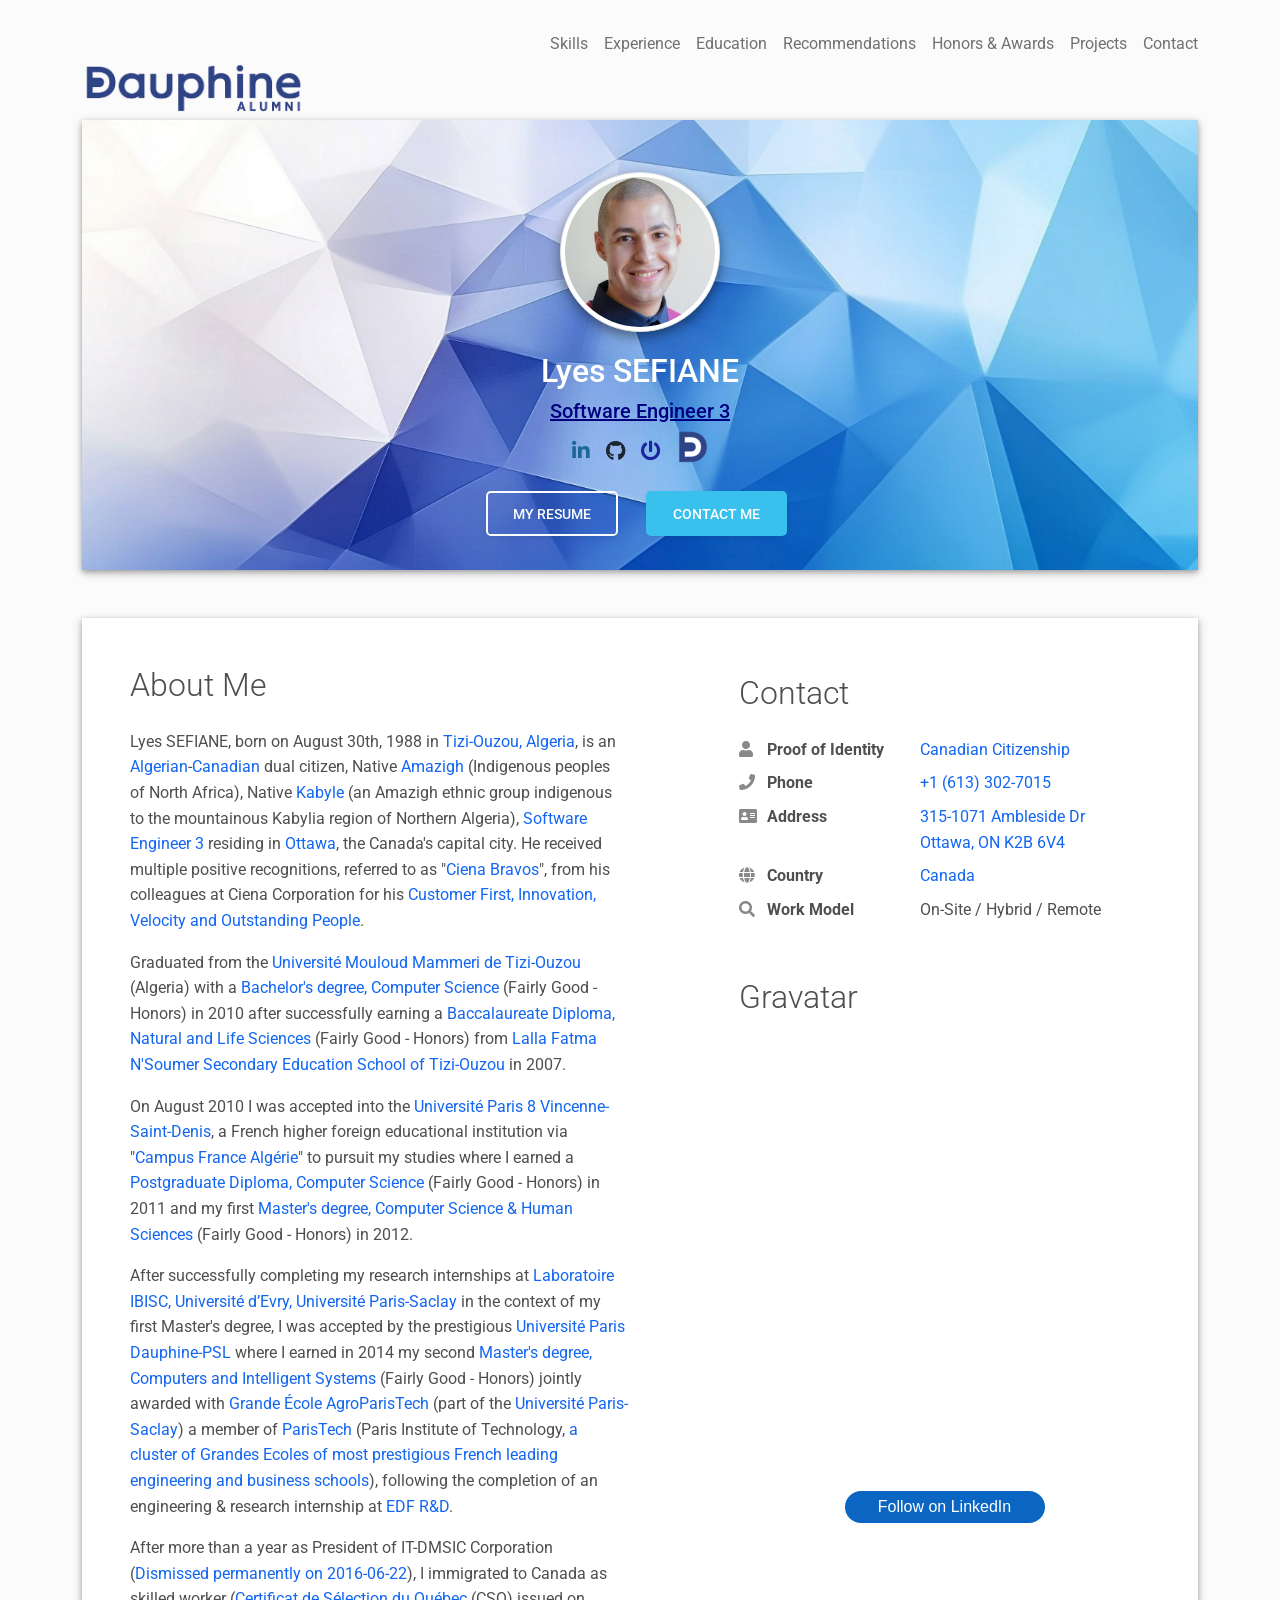
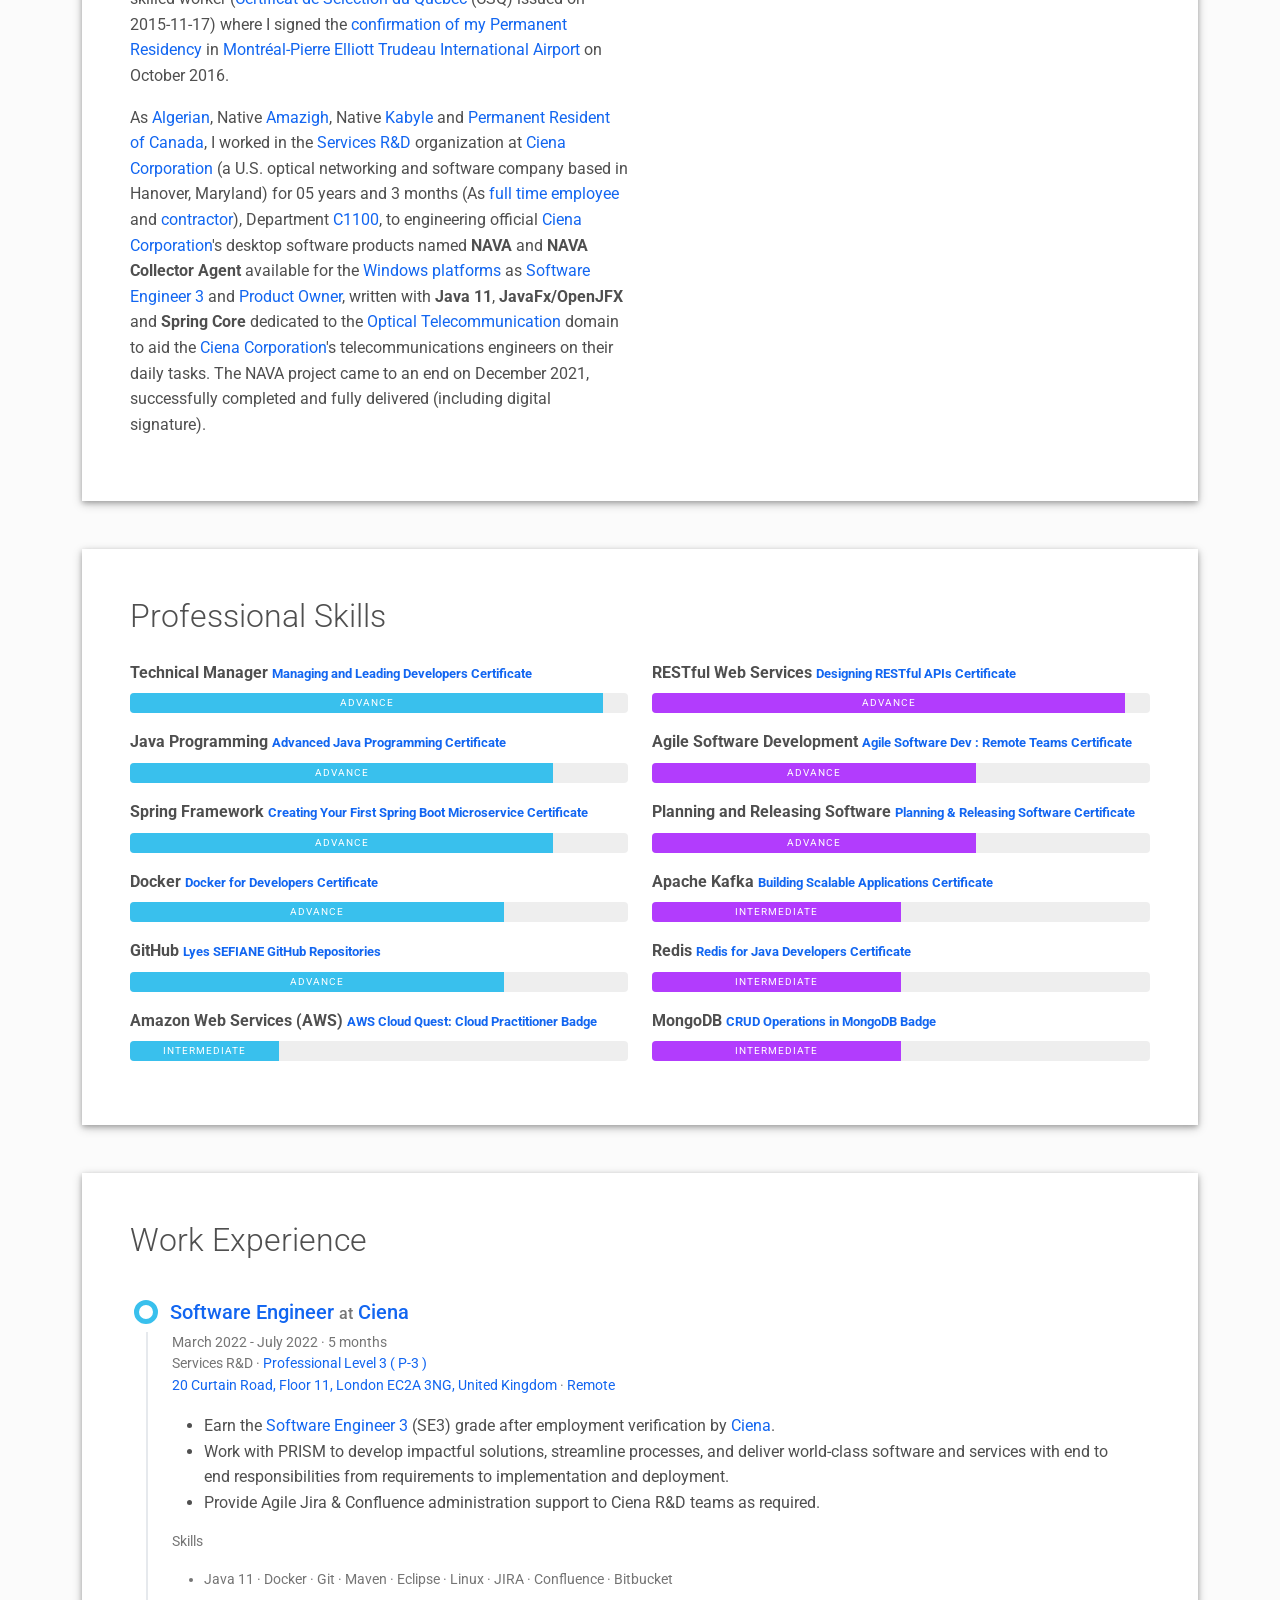
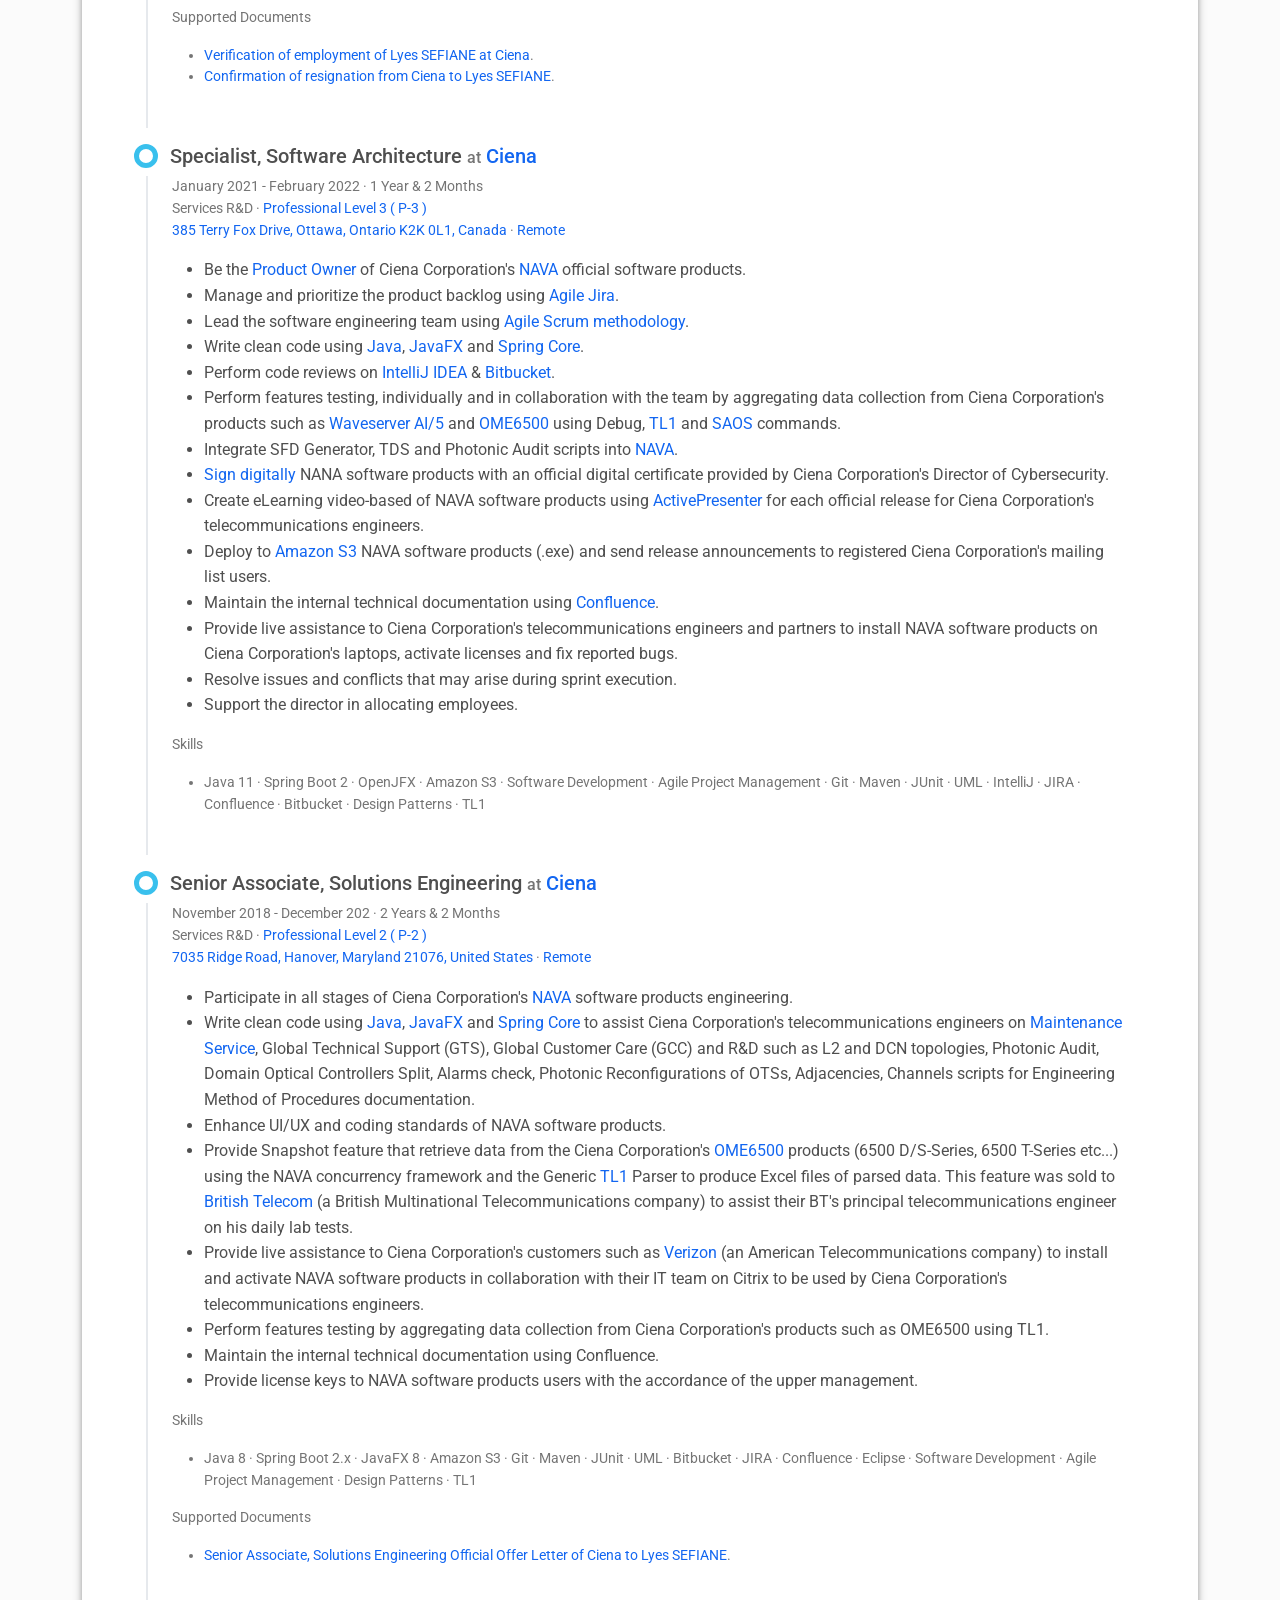
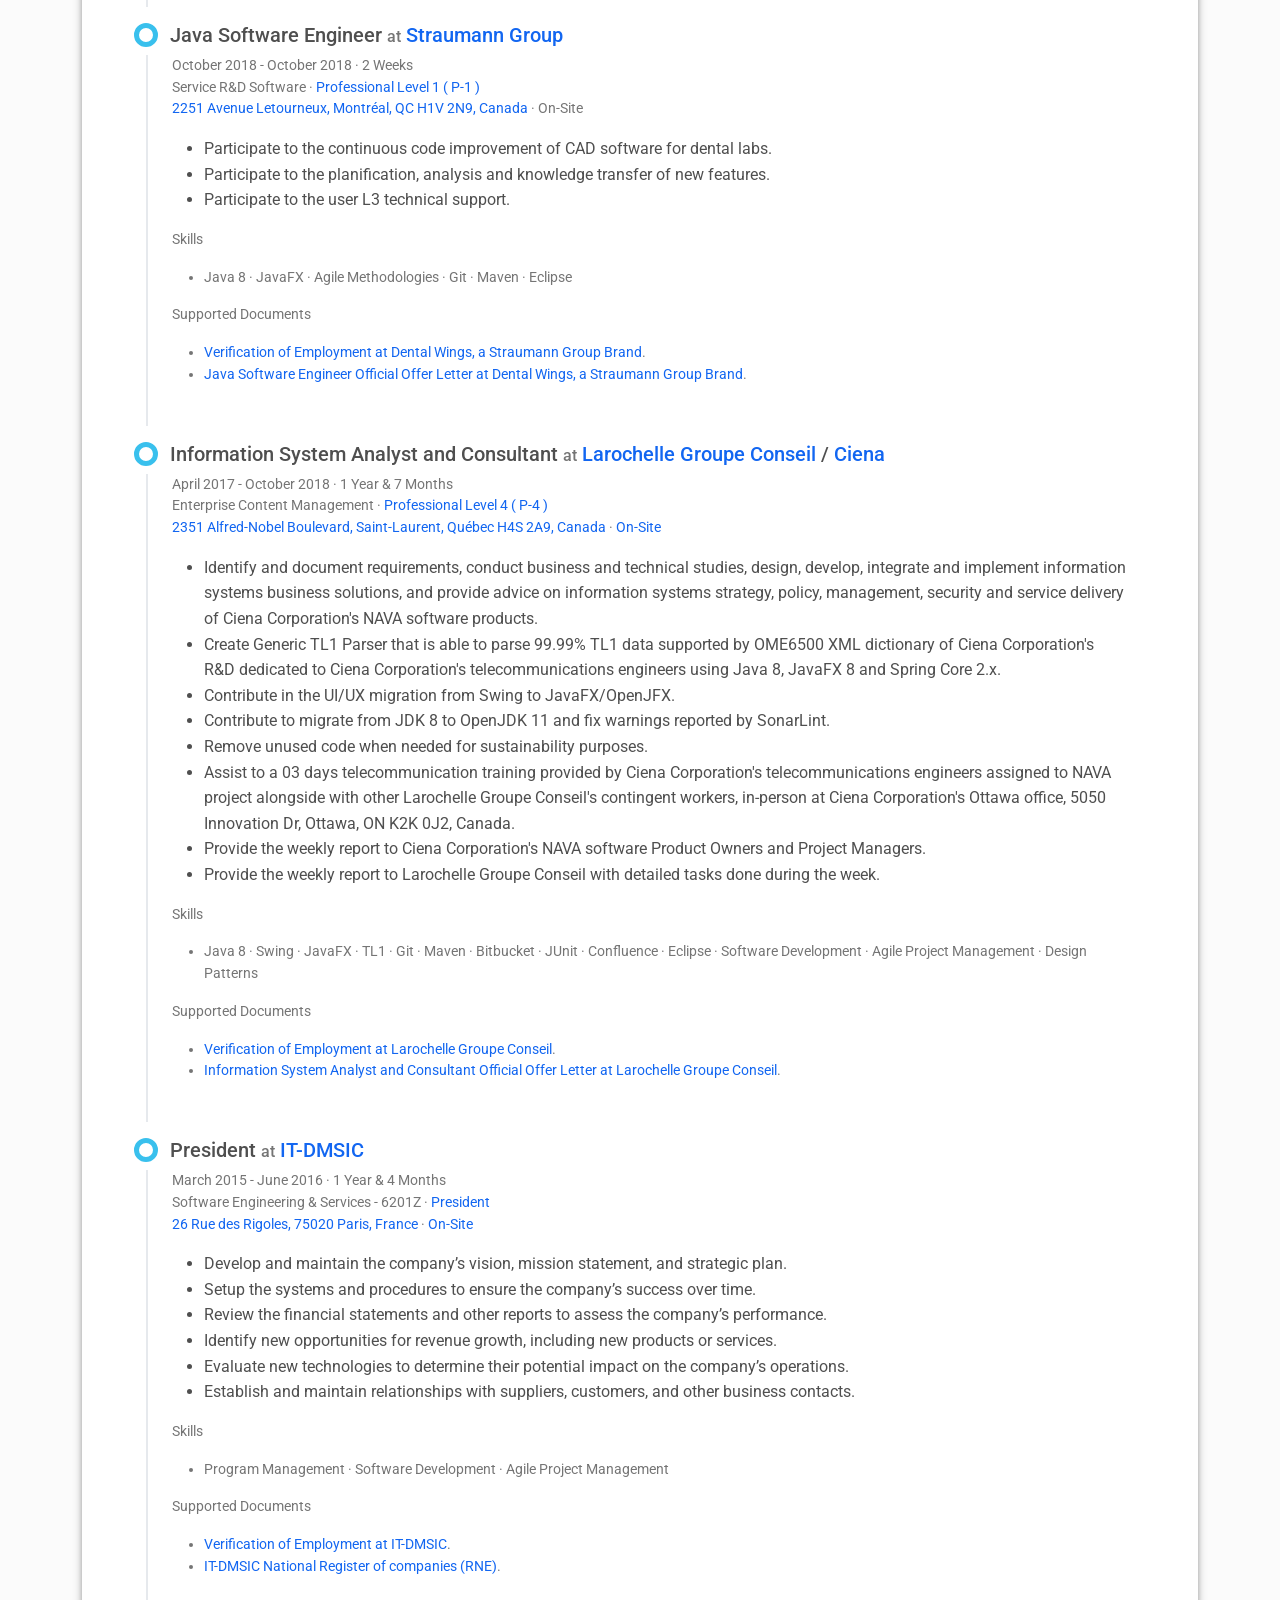
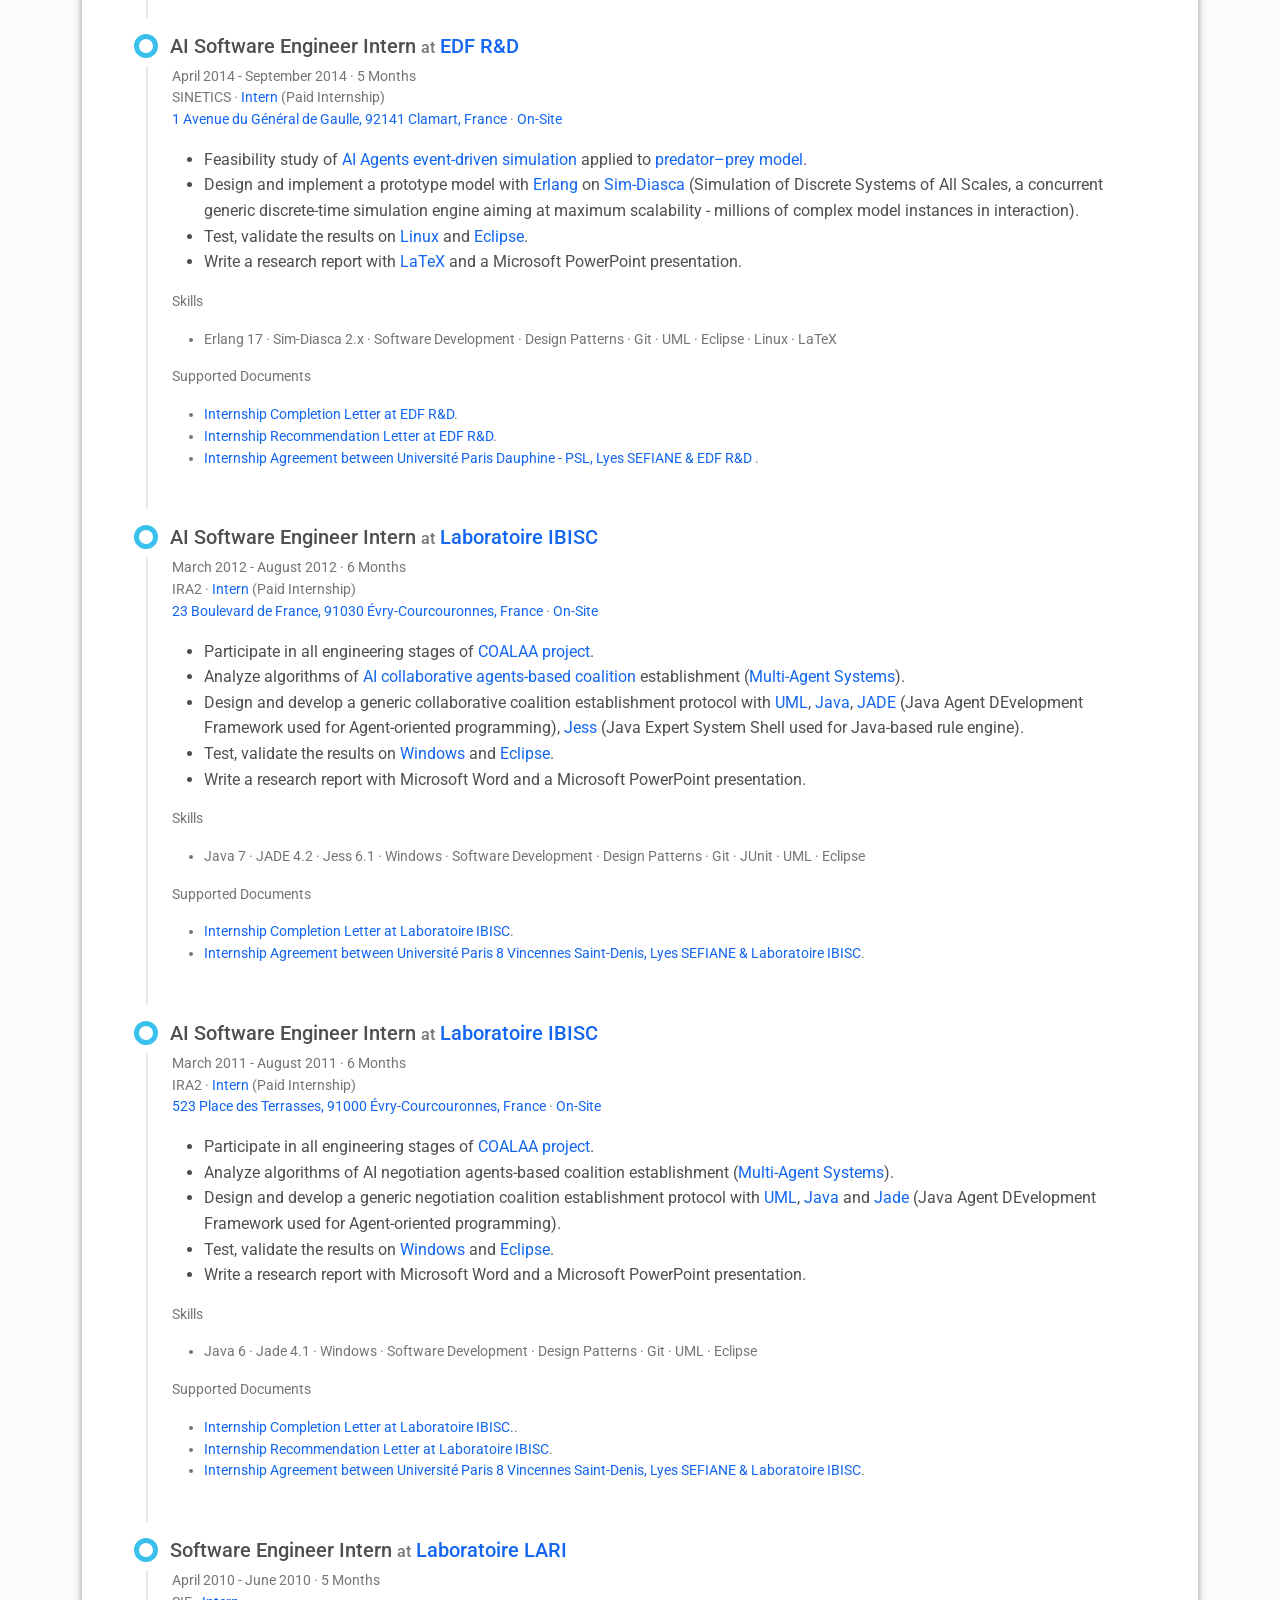
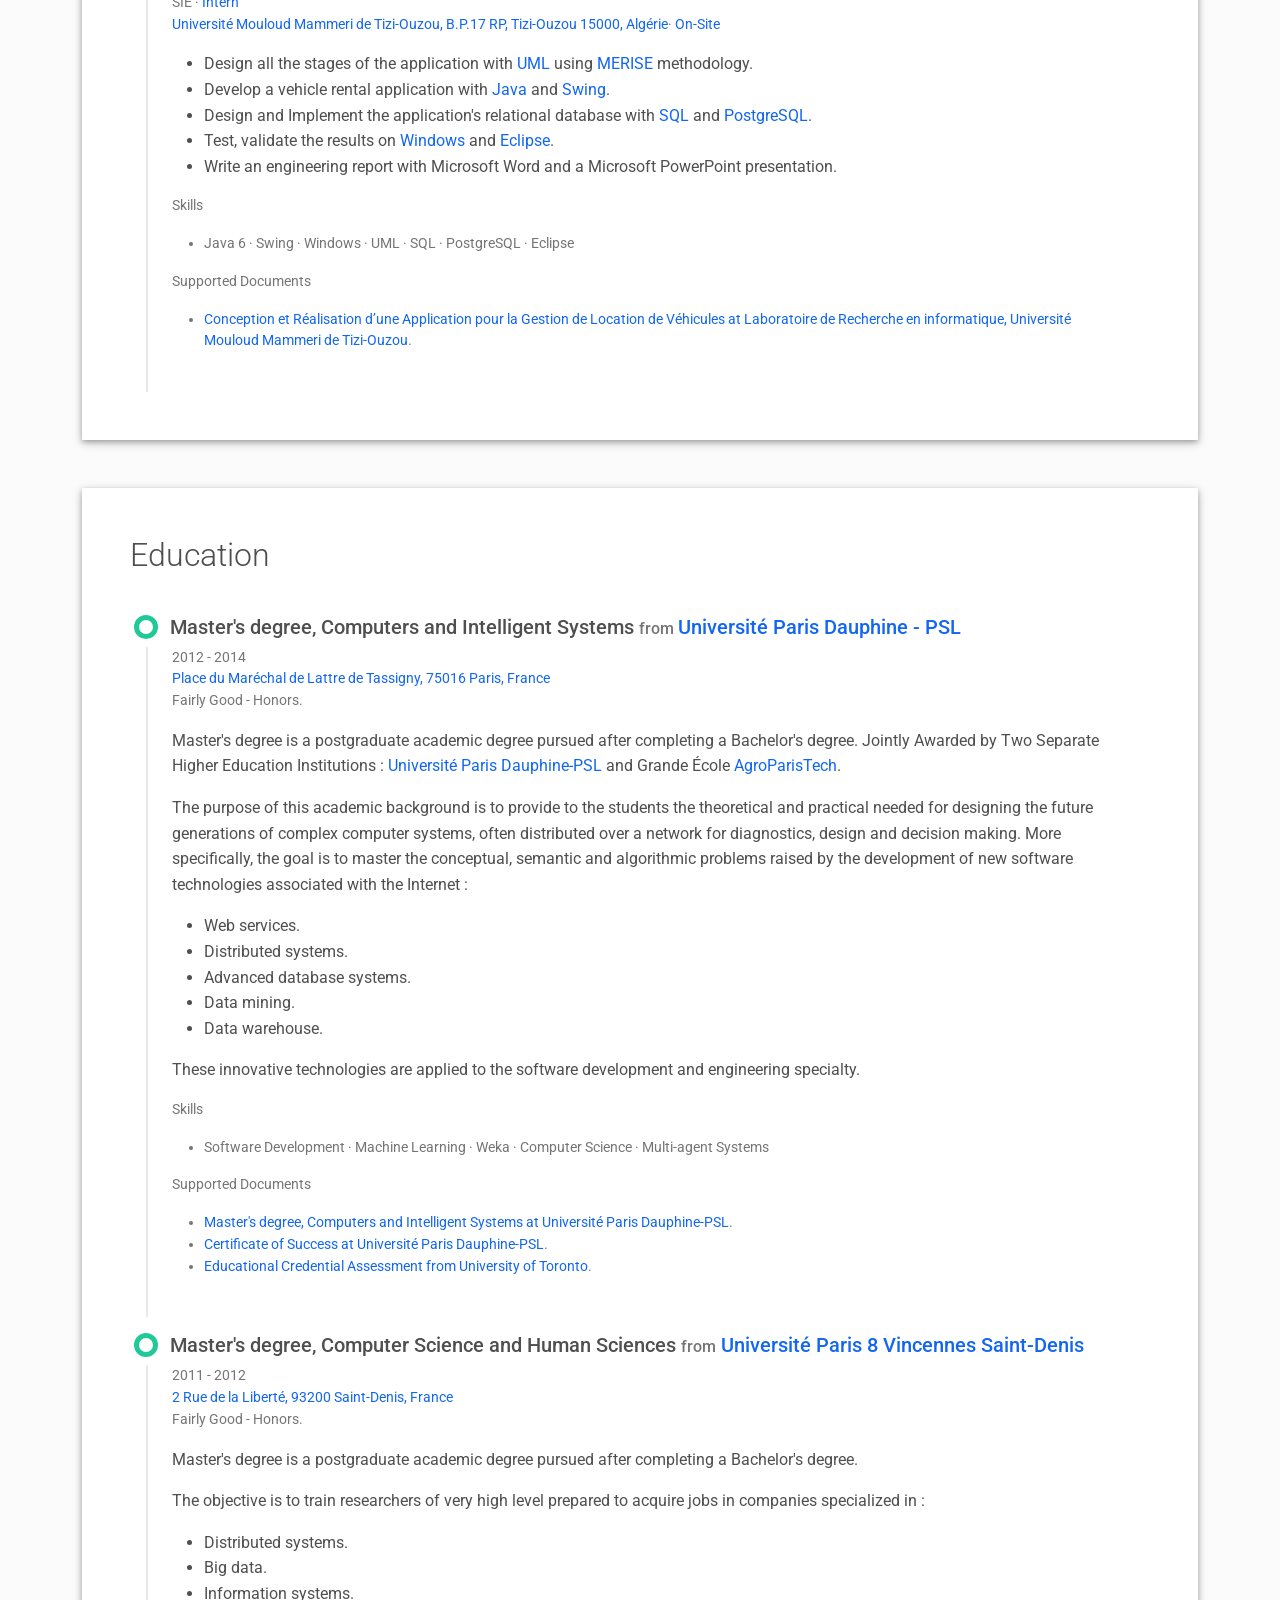
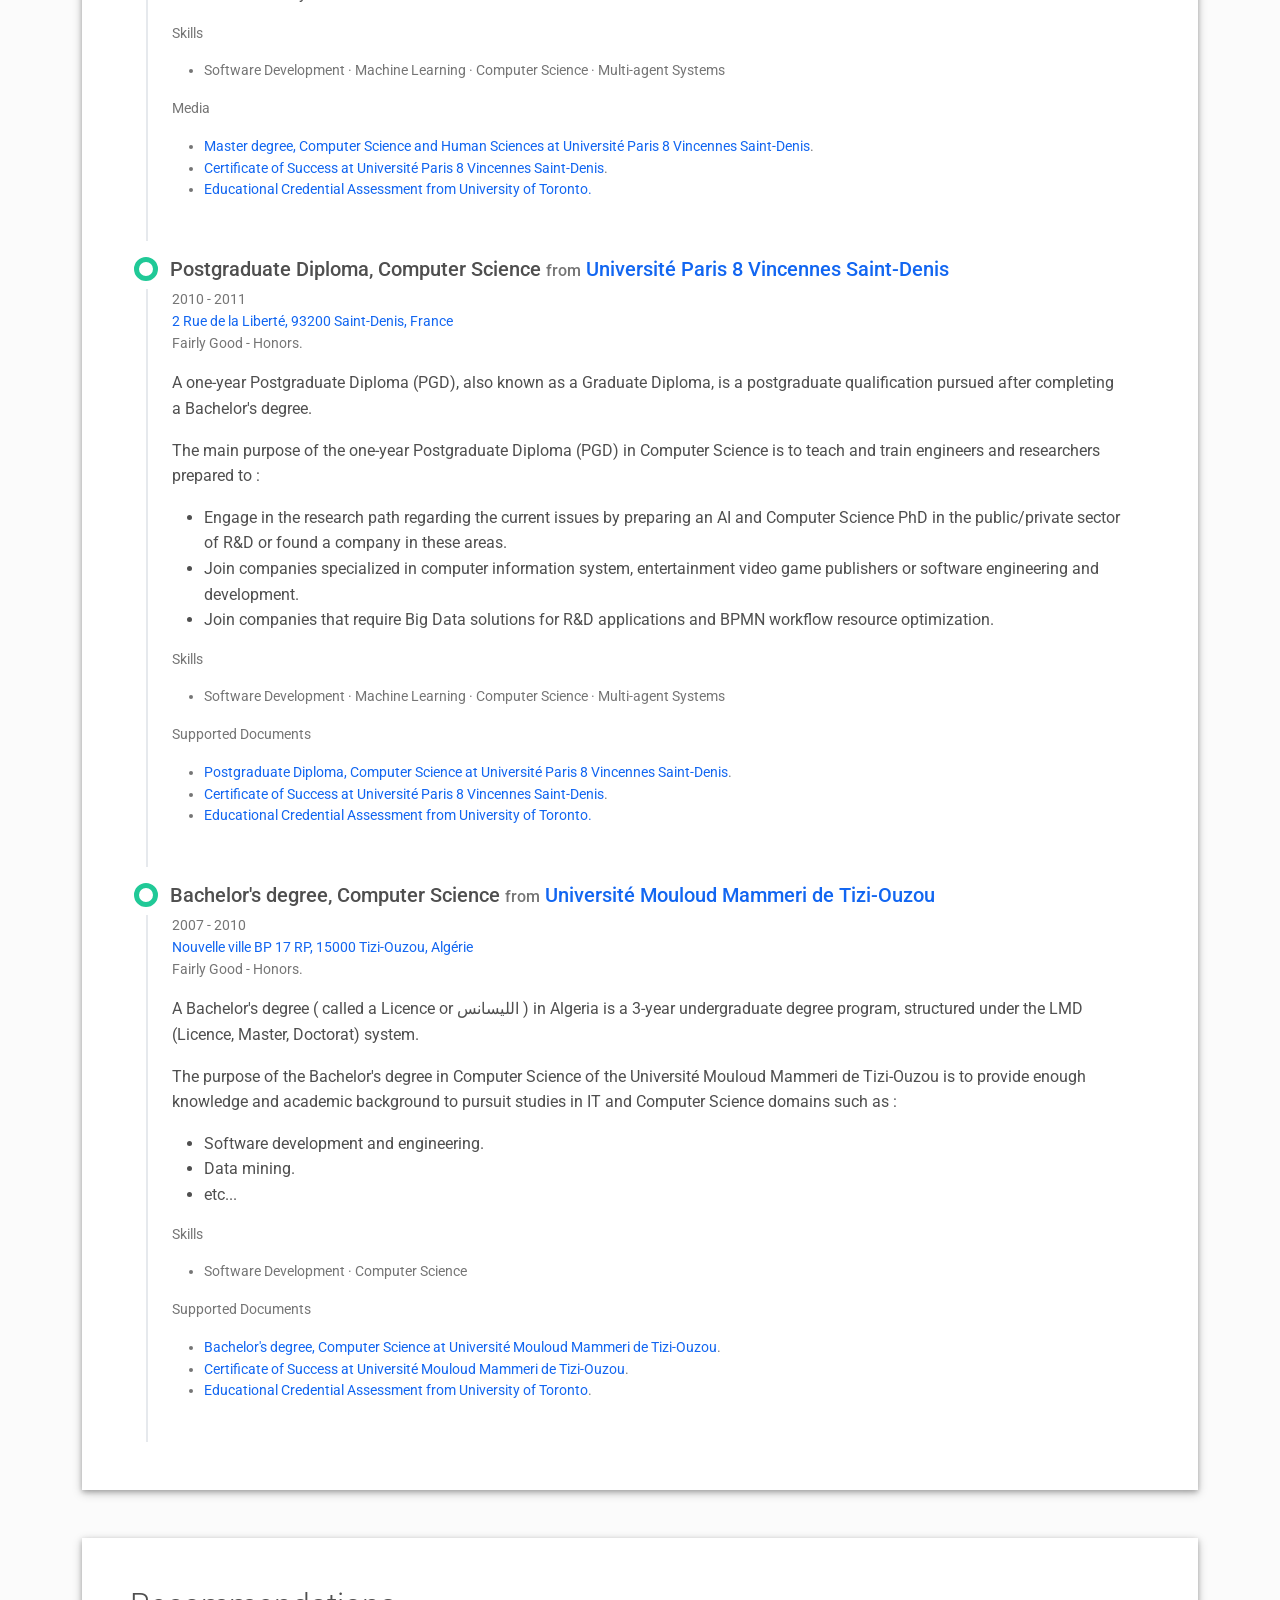
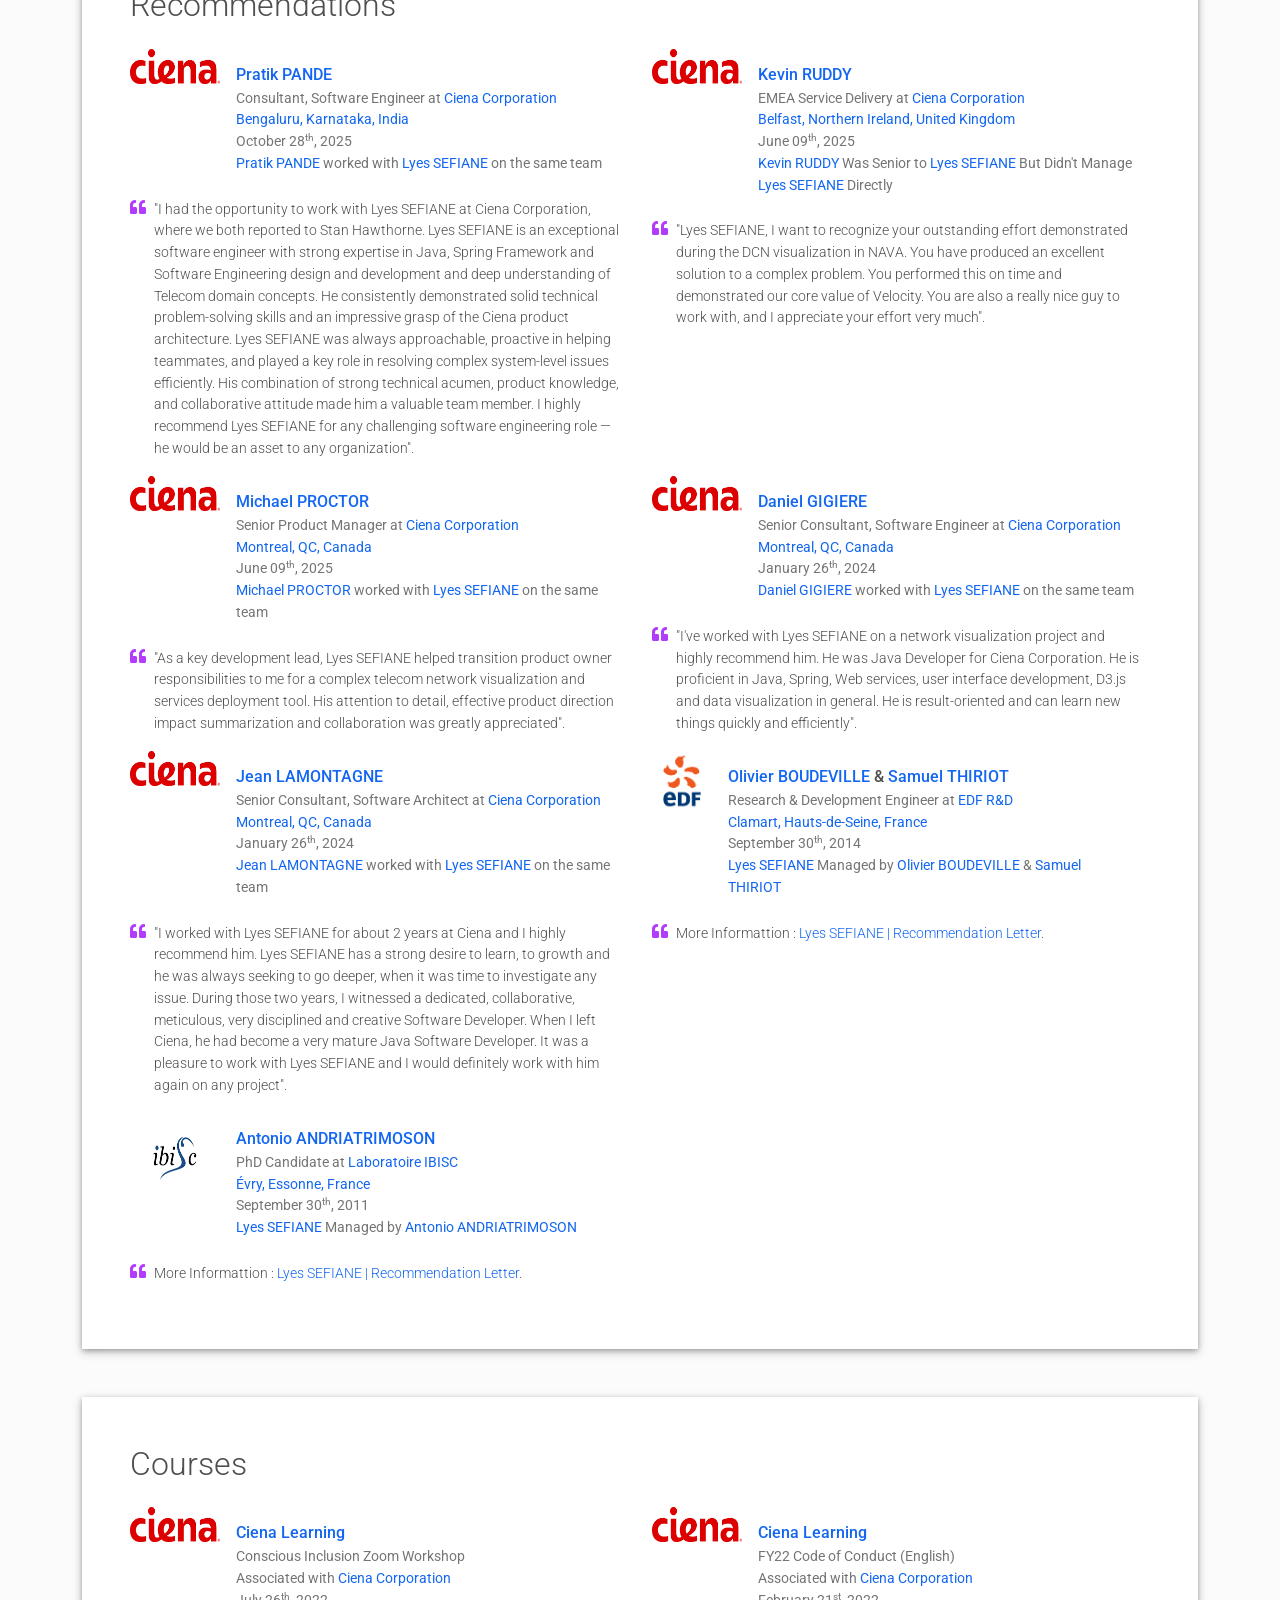
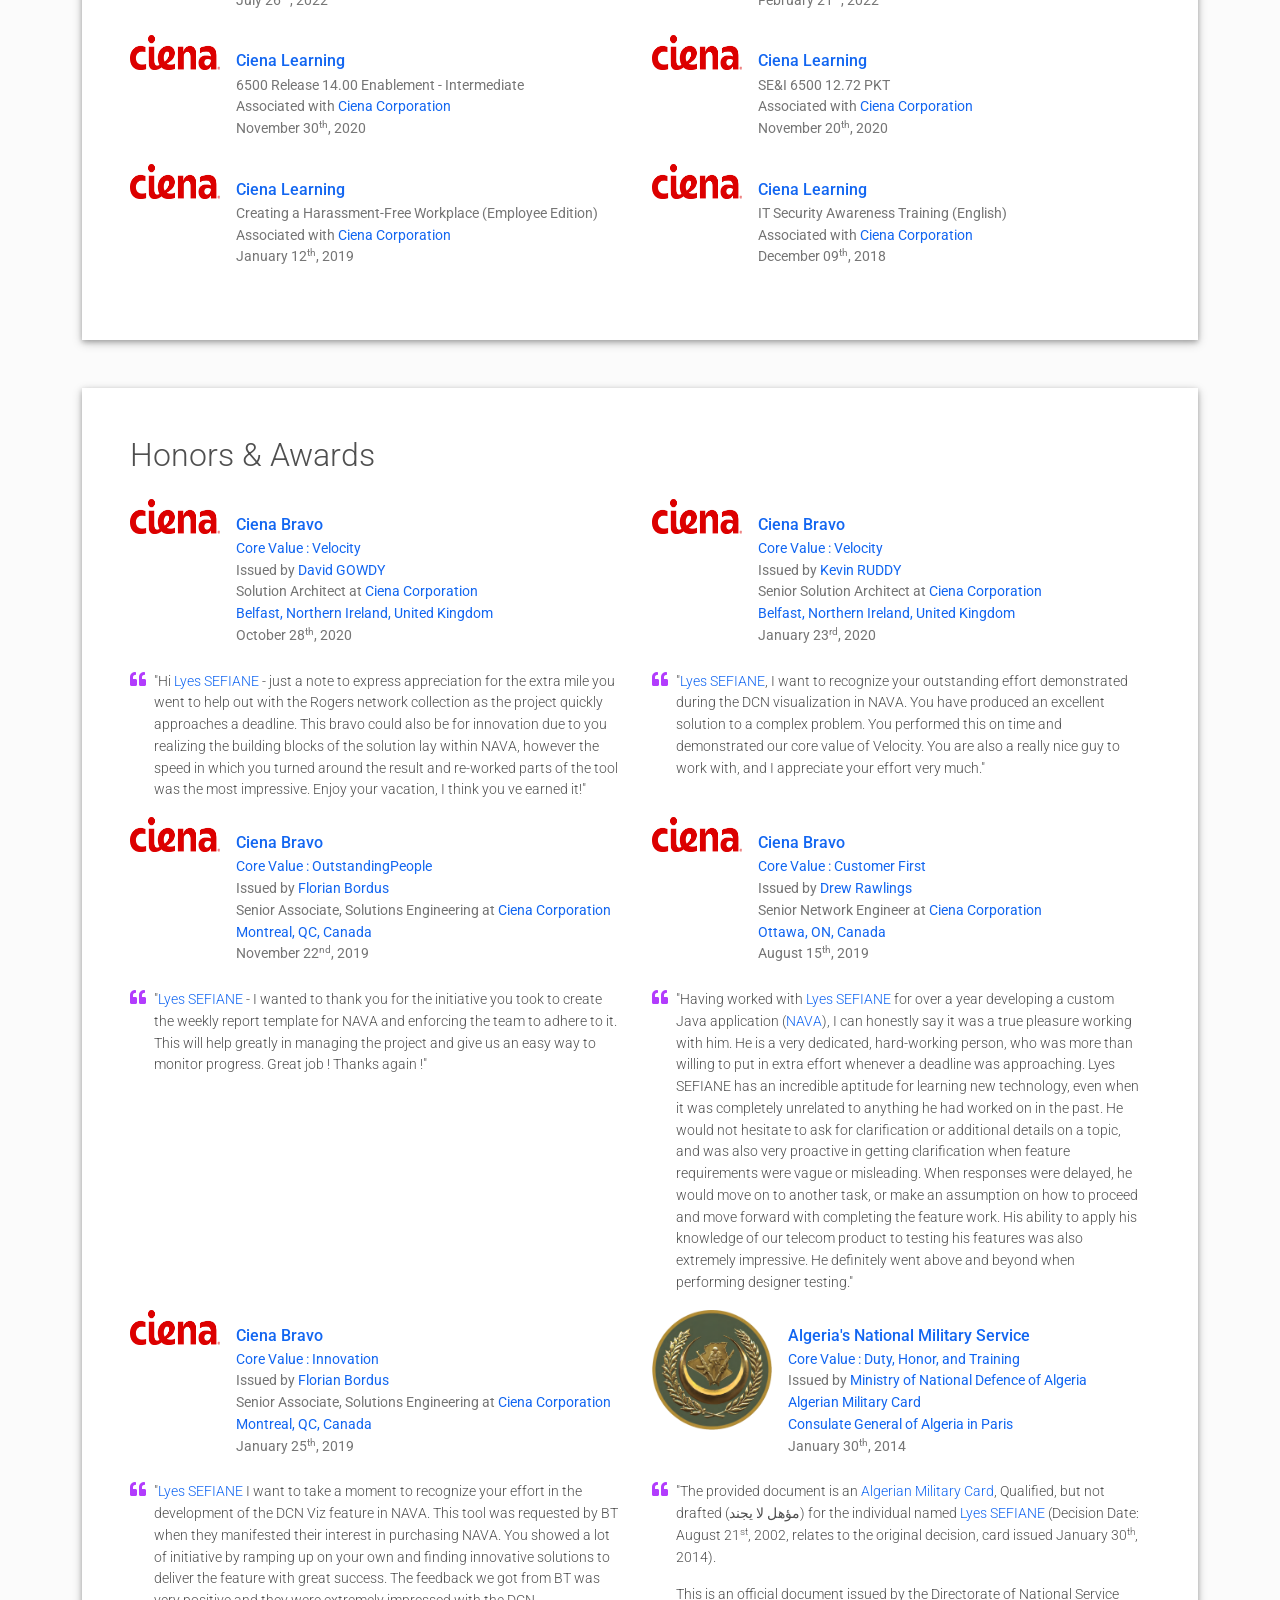
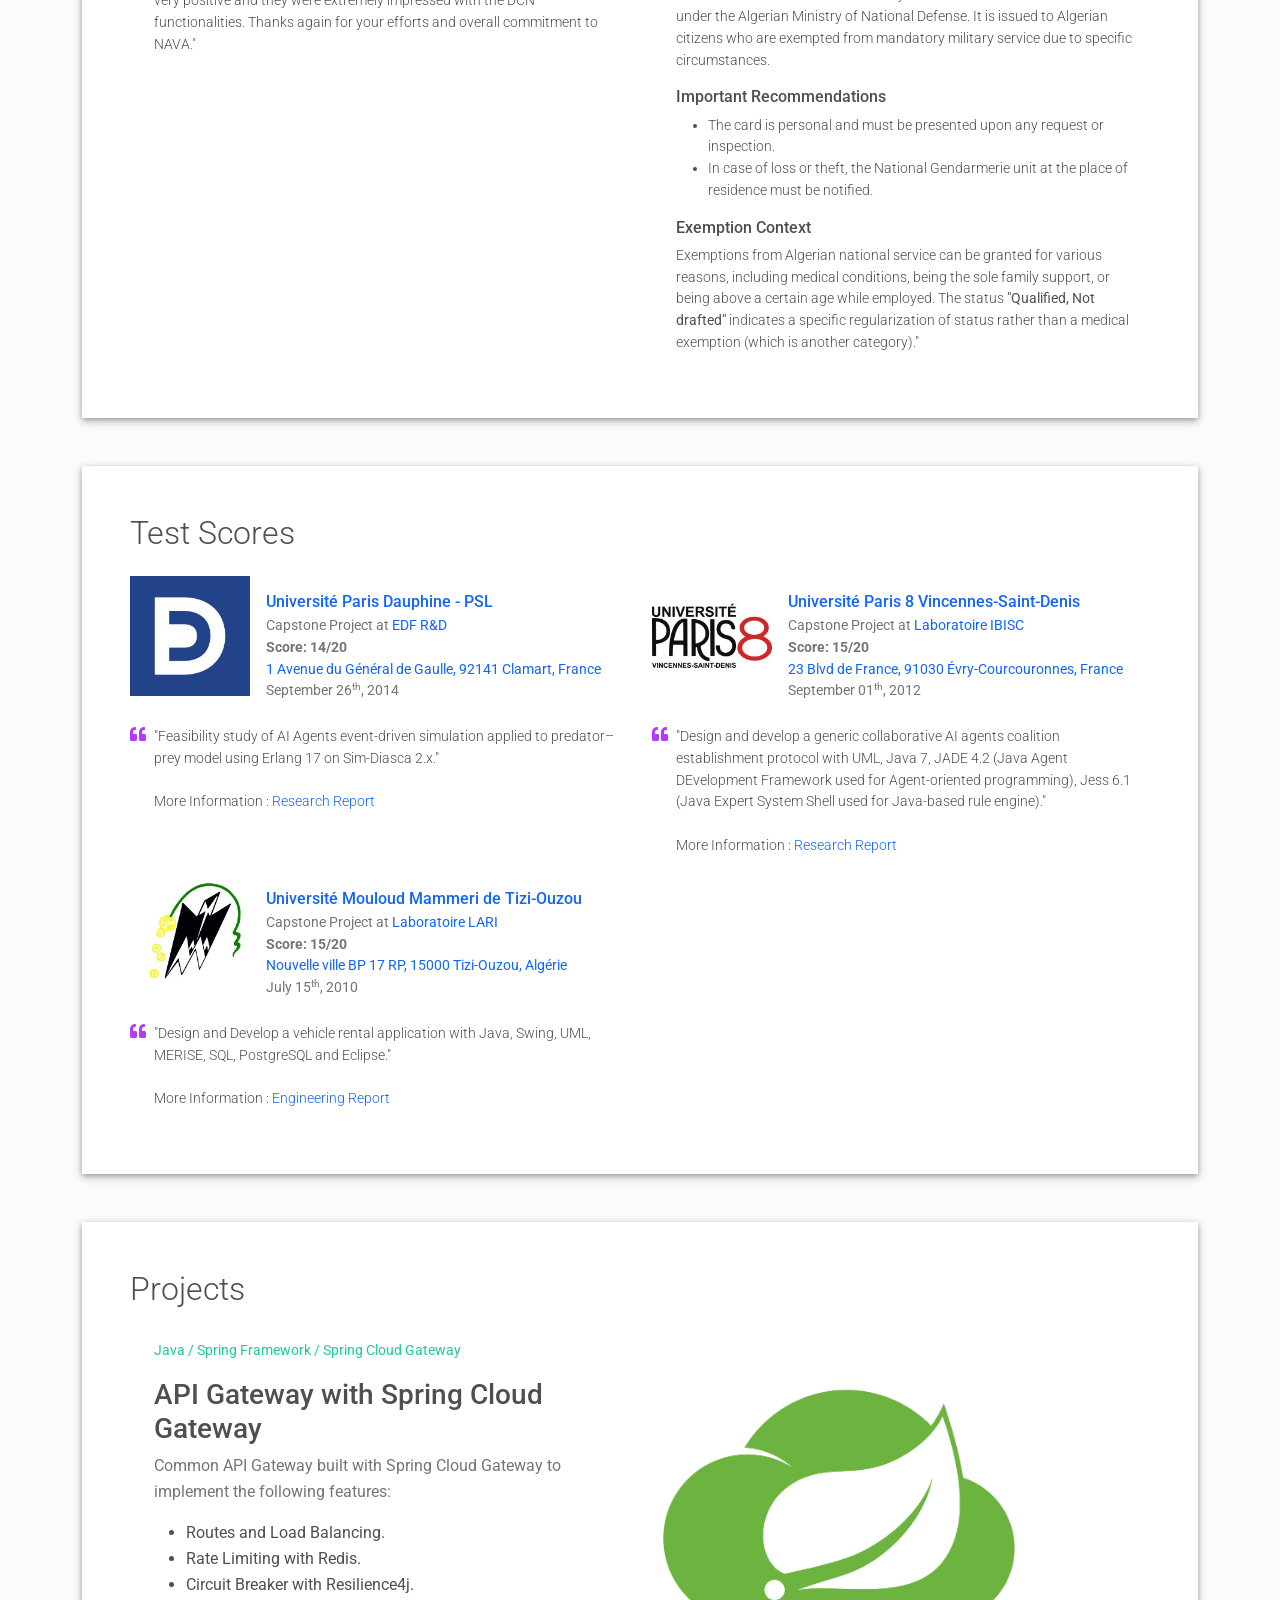
==== commit 8a3fd66f: "Lyes SEFIANE - Software Engineer 3 | Portfolio - Test Scores Section Enhancement Completed." ====
--- a/index.html
+++ b/index.html
@@ -309,7 +309,7 @@
               <a href="https://find-and-update.company-information.service.gov.uk/company/03330283" target="_blank">20 Curtain Road, Floor 11, London EC2A 3NG, United Kingdom</a> · <a href="https://maps.app.goo.gl/Z8NedGn9ie8udtVP6" target="_blank">Remote</a>
           </div>
             <ul>
-                <li>Earn the Software Engineer 3 (SE3) grade after employment verification by PRISM at Ciena.</li>
+                <li>Earn the <a href="https://drive.google.com/file/d/1BnjgDKFDwMiCZn5dc0L1Ui_25WWP7ab9/view" target="_blank">Software Engineer 3</a> (SE3) grade after employment verification by <a href="https://en.wikipedia.org/wiki/Ciena" title="Ciena" target="_blank"> Ciena</a>.</li>
                 <li>Work with PRISM to develop impactful solutions, streamline processes, and deliver world-class software and services with end to end responsibilities from requirements to implementation and deployment.</li>
                 <li>Provide Agile Jira & Confluence administration support to Ciena R&D teams as required.</li>
             </ul>
@@ -1092,11 +1092,11 @@
               <div class="d-flex mb-2">
                   <div class="avatar"><img src="images/Algerian_Land_Forces_Emblem.png" width="120" height="120"/></div>
                   <div class="header-bio m-3 mb-0">
-                      <h3 class="h6 mb-1" data-aos="fade-left" data-aos-delay="0"><a href="https://www.ambalgott.com/servicenational" target="_blank">Algerian Military Service</a></h3>
+                      <h3 class="h6 mb-1" data-aos="fade-left" data-aos-delay="0"><a href="https://www.ambalgott.com/servicenational" target="_blank">Algeria's National Military Service</a></h3>
                       <p class="text-muted text-small" data-aos="fade-left" data-aos-delay="100">
                           <a href="https://en.wikipedia.org/wiki/Algerian_People%27s_National_Army" target="_blank">Core Value : Duty, Honor, and Training</a><br/>
                           Issued by <a href="https://www.mdn.dz/site_principal/sommaire/service/presentation_an.php" target="_blank">Ministry of National Defence of Algeria</a><br/>
-                          <a href="https://drive.google.com/file/d/1Uof2Yoq3ms-Hdzv22s-2Yqb36vfwgMvJ/view?usp=sharing" target="_blank">Algerian National Service Exemption Card</a><br/>
+                          <a href="https://drive.google.com/file/d/1Uof2Yoq3ms-Hdzv22s-2Yqb36vfwgMvJ/view?usp=sharing" target="_blank">Algerian Military Card</a><br/>
                           <a href="https://maps.app.goo.gl/PULSAtmpgocP3yS28" target="_blank">Consulate General of Algeria in Paris</a><br/>
                           January 30<sup>th</sup>, 2014
                       </p>
@@ -1104,8 +1104,8 @@
               </div>
               <div class="d-flex"><i class="text-secondary fas fa-quote-left"></i>
                   <section class="text-small lead mx-2" data-aos="fade-left" data-aos-delay="100">
-                      <p>"The provided document is an Algerian National Service Exemption Card, Qualified, but not enlisted (مؤهل لا يجند) for the individual named <a href="https://www.linkedin.com/in/lyes-sefiane/">Lyes SEFIANE</a>
-                      (Decision Date: 21/08/2002, relates to the original decision, card issued 30/01/2014).</p>
+                      <p>"The provided document is an <a href="https://drive.google.com/file/d/1Uof2Yoq3ms-Hdzv22s-2Yqb36vfwgMvJ/view" target="_blank">Algerian Military Card</a>, Qualified, but not drafted (مؤهل لا يجند) for the individual named <a href="https://www.linkedin.com/in/lyes-sefiane/">Lyes SEFIANE</a>
+                          (Decision Date: August 21<sup>st</sup>, 2002, relates to the original decision, card issued January 30<sup>th</sup>, 2014).</p>
 
                       <p>This is an official document issued by the Directorate of National Service under the Algerian Ministry of National Defense. It is issued to Algerian citizens who are exempted from mandatory military service due to specific circumstances.</p>
 
@@ -1117,7 +1117,7 @@
 
                       <h6>Exemption Context</h6>
                       <p>Exemptions from Algerian national service can be granted for various reasons, including medical conditions, being the sole family support, or being above a certain age while employed.
-                          The status <strong>"Qualified, Not enlisted"</strong> indicates a specific regularization of status rather than a medical exemption (which is another category)."</p>
+                          The status <strong>"Qualified, Not drafted"</strong> indicates a specific regularization of status rather than a medical exemption (which is another category)."</p>
                   </section>
               </div>
         </div>
@@ -1126,6 +1126,78 @@
     </div>
   </div>
 
+<!-- Test Scores -->
+    <div class="shadow-1-strong bg-white my-5 p-5" id="test-scores">
+        <div class="reference-section">
+            <h2 class="h2 fw-light mb-4">Test Scores</h2>
+            <div class="row">
+
+                <div class="col-md-6">
+                    <div class="d-flex mb-2">
+                        <div class="avatar"><img src="images/universit_paris_dauphine_logo.jfif" width="120" height="120"/></div>
+                        <div class="header-bio m-3 mb-0">
+                            <h3 class="h6 mb-1" data-aos="fade-left" data-aos-delay="0"><a href="https://dauphine.psl.eu/" target="_blank">Université Paris Dauphine - PSL</a></h3>
+                            <p class="text-muted text-small" data-aos="fade-left" data-aos-delay="100">
+                                Capstone Project at <a href="https://www.researchgate.net/institution/Electricite_de_France_EDF" target="_blank">EDF R&D</a><br/>
+                                <strong>Score: 14/20</strong><br/>
+                                <a href="https://maps.app.goo.gl/kTJcDZyFbsQxXfDB6" target="_blank">1 Avenue du Général de Gaulle, 92141 Clamart, France</a><br/>
+                                September 26<sup>th</sup>, 2014
+                            </p>
+                        </div>
+                    </div>
+                    <div class="d-flex"><i class="text-secondary fas fa-quote-left"></i>
+                        <p class="text-small lead mx-2" data-aos="fade-left" data-aos-delay="100">
+                            "Feasibility study of AI Agents event-driven simulation applied to predator–prey model using Erlang 17 on Sim-Diasca 2.x." <br/><br/>
+                            More Information : <a href="https://drive.google.com/file/d/1uAeSXqeqOW4HgQUDzSTHh5T4lr_kWIhq/view?usp=sharing" title="Research Report" target="_blank">Research Report</a>
+                        </p>
+                    </div>
+                </div>
+
+                <div class="col-md-6">
+                    <div class="d-flex mb-2">
+                        <div class="avatar"><img src="images/universit_paris_8_logo.jfif" width="120" height="120"/></div>
+                        <div class="header-bio m-3 mb-0">
+                            <h3 class="h6 mb-1" data-aos="fade-left" data-aos-delay="0"><a href="https://www.univ-paris8.fr/" title="Université Paris 8 Vincennes-Saint-Denis" target="_blank">Université Paris 8 Vincennes-Saint-Denis</a></h3>
+                            <p class="text-muted text-small" data-aos="fade-left" data-aos-delay="100">
+                                Capstone Project at <a href="https://www.ibisc.univ-evry.fr/" target="_blank">Laboratoire IBISC</a><br/>
+                                <strong>Score: 15/20</strong><br/>
+                                <a href="https://maps.app.goo.gl/kGeJ6sU6otPpHgPP6" target="_blank">23 Blvd de France, 91030 Évry-Courcouronnes, France</a><br/>
+                                September 01<sup>th</sup>, 2012
+                            </p>
+                        </div>
+                    </div>
+                    <div class="d-flex"><i class="text-secondary fas fa-quote-left"></i>
+                        <p class="text-small lead mx-2" data-aos="fade-left" data-aos-delay="100">
+                            "Design and develop a generic collaborative AI agents coalition establishment protocol with UML, Java 7, JADE 4.2 (Java Agent DEvelopment Framework used for Agent-oriented programming), Jess 6.1 (Java Expert System Shell used for Java-based rule engine)." <br/><br/>
+                            More Information : <a href="https://drive.google.com/file/d/1wAzogWNQLczjXsUEskR8A4B77fl_h04O/view?usp=sharing" title="Research Report" target="_blank">Research Report</a>
+                        </p>
+                    </div>
+                </div>
+
+                <div class="col-md-6">
+                    <div class="d-flex mb-2">
+                        <div class="avatar"><img src="images/ummto_logo.jfif" width="120" height="120"/></div>
+                        <div class="header-bio m-3 mb-0">
+                            <h3 class="h6 mb-1" data-aos="fade-left" data-aos-delay="0"><a href="https://www.ummto.dz/en/" title="Université Mouloud Mammeri de Tizi-Ouzou" target="_blank">Université Mouloud Mammeri de Tizi-Ouzou</a></h3>
+                            <p class="text-muted text-small" data-aos="fade-left" data-aos-delay="100">
+                                Capstone Project at <a href="https://www.ummto.dz/laboratoire-de-recherche-en-informatique/" target="_blank">Laboratoire LARI</a><br/>
+                                <strong>Score: 15/20</strong><br/>
+                                <a href="https://maps.app.goo.gl/mrsxf81znhByPYr58" target="_blank">Nouvelle ville BP 17 RP, 15000 Tizi-Ouzou, Algérie</a><br/>
+                                July 15<sup>th</sup>, 2010
+                            </p>
+                        </div>
+                    </div>
+                    <div class="d-flex"><i class="text-secondary fas fa-quote-left"></i>
+                        <p class="text-small lead mx-2" data-aos="fade-left" data-aos-delay="100">
+                            "Design and Develop a vehicle rental application with Java, Swing, UML, MERISE, SQL, PostgreSQL and Eclipse." <br/><br/>
+                            More Information : <a href="https://drive.google.com/file/d/1US_Y2M79B9MAQUHyta2mxvjsbWL-_MZd/view?usp=sharing" title="Engineering Report" target="_blank">Engineering Report</a>
+                        </p>
+                    </div>
+                </div>
+
+            </div>
+        </div>
+    </div>
 <!-- Projects -->
   <div class="shadow-1-strong bg-white my-5 p-5 d-print-none" id="projects">
     <div class="portfolio-section">
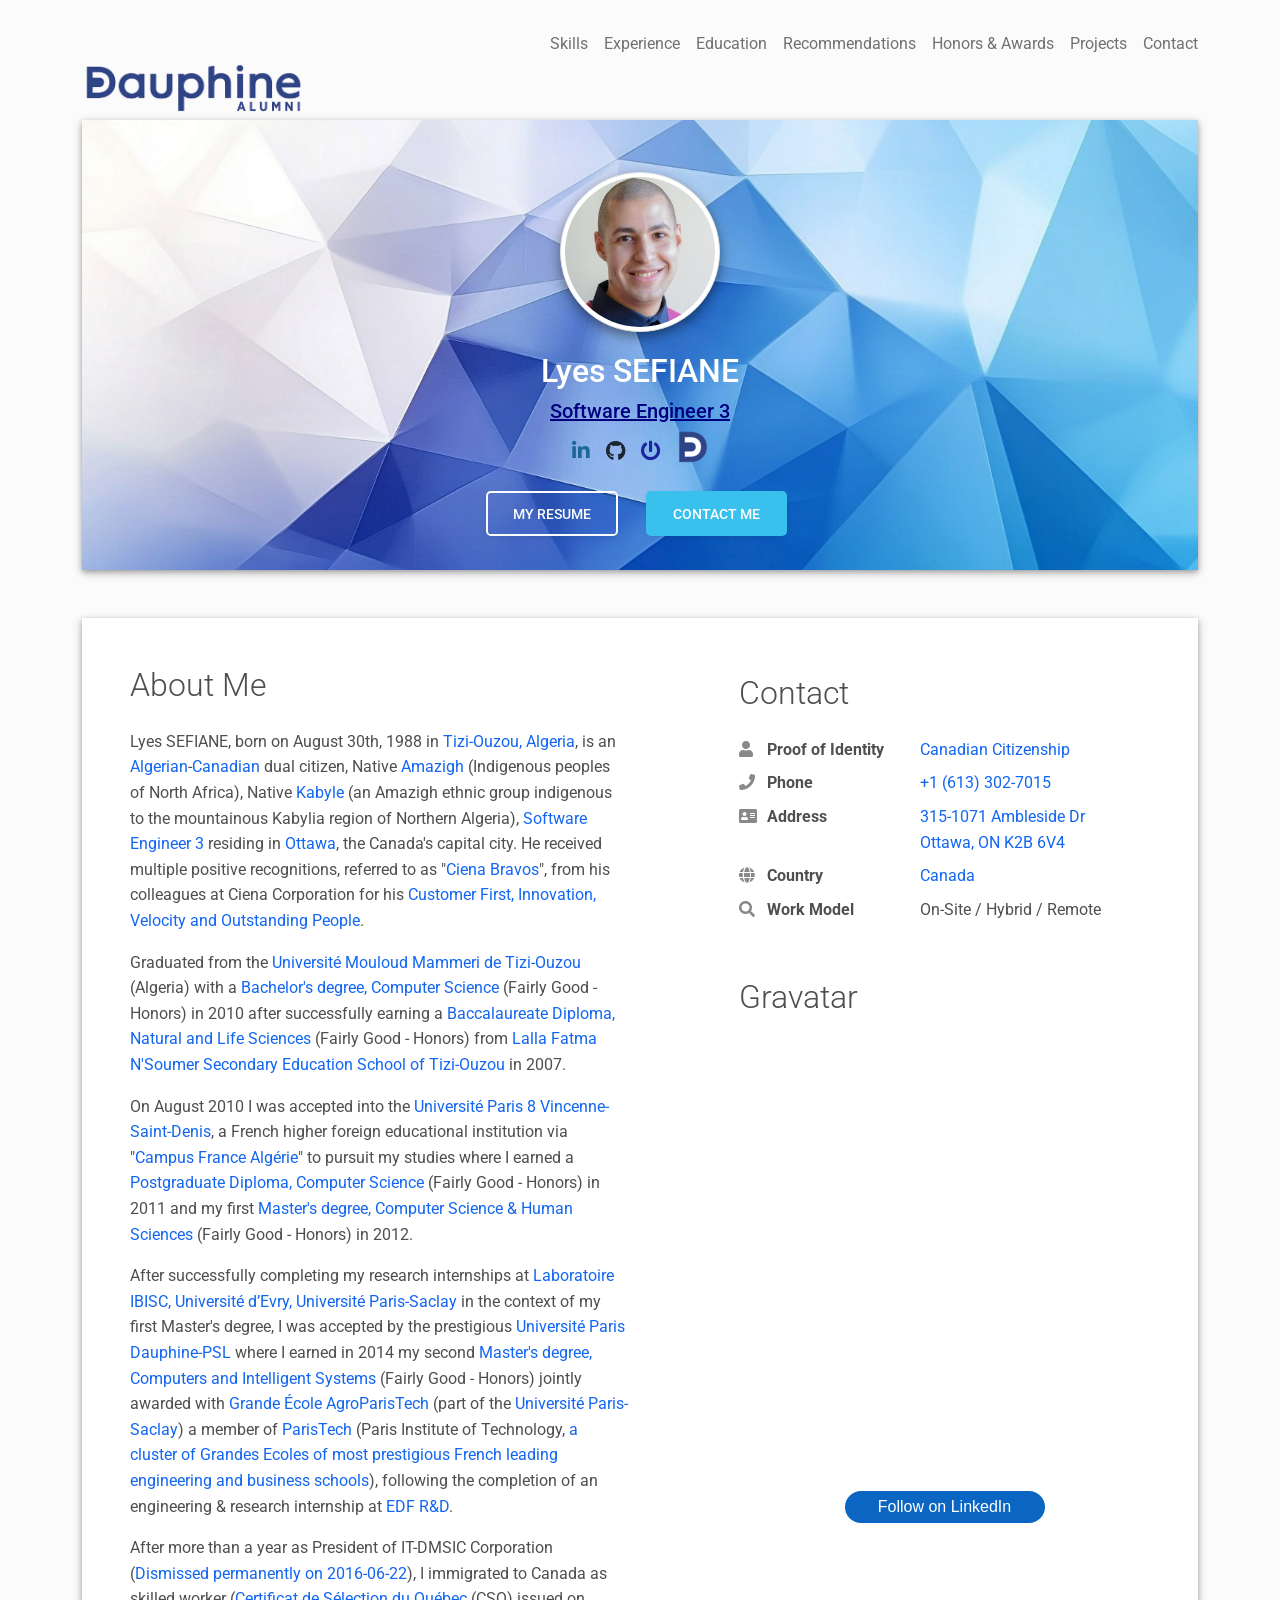
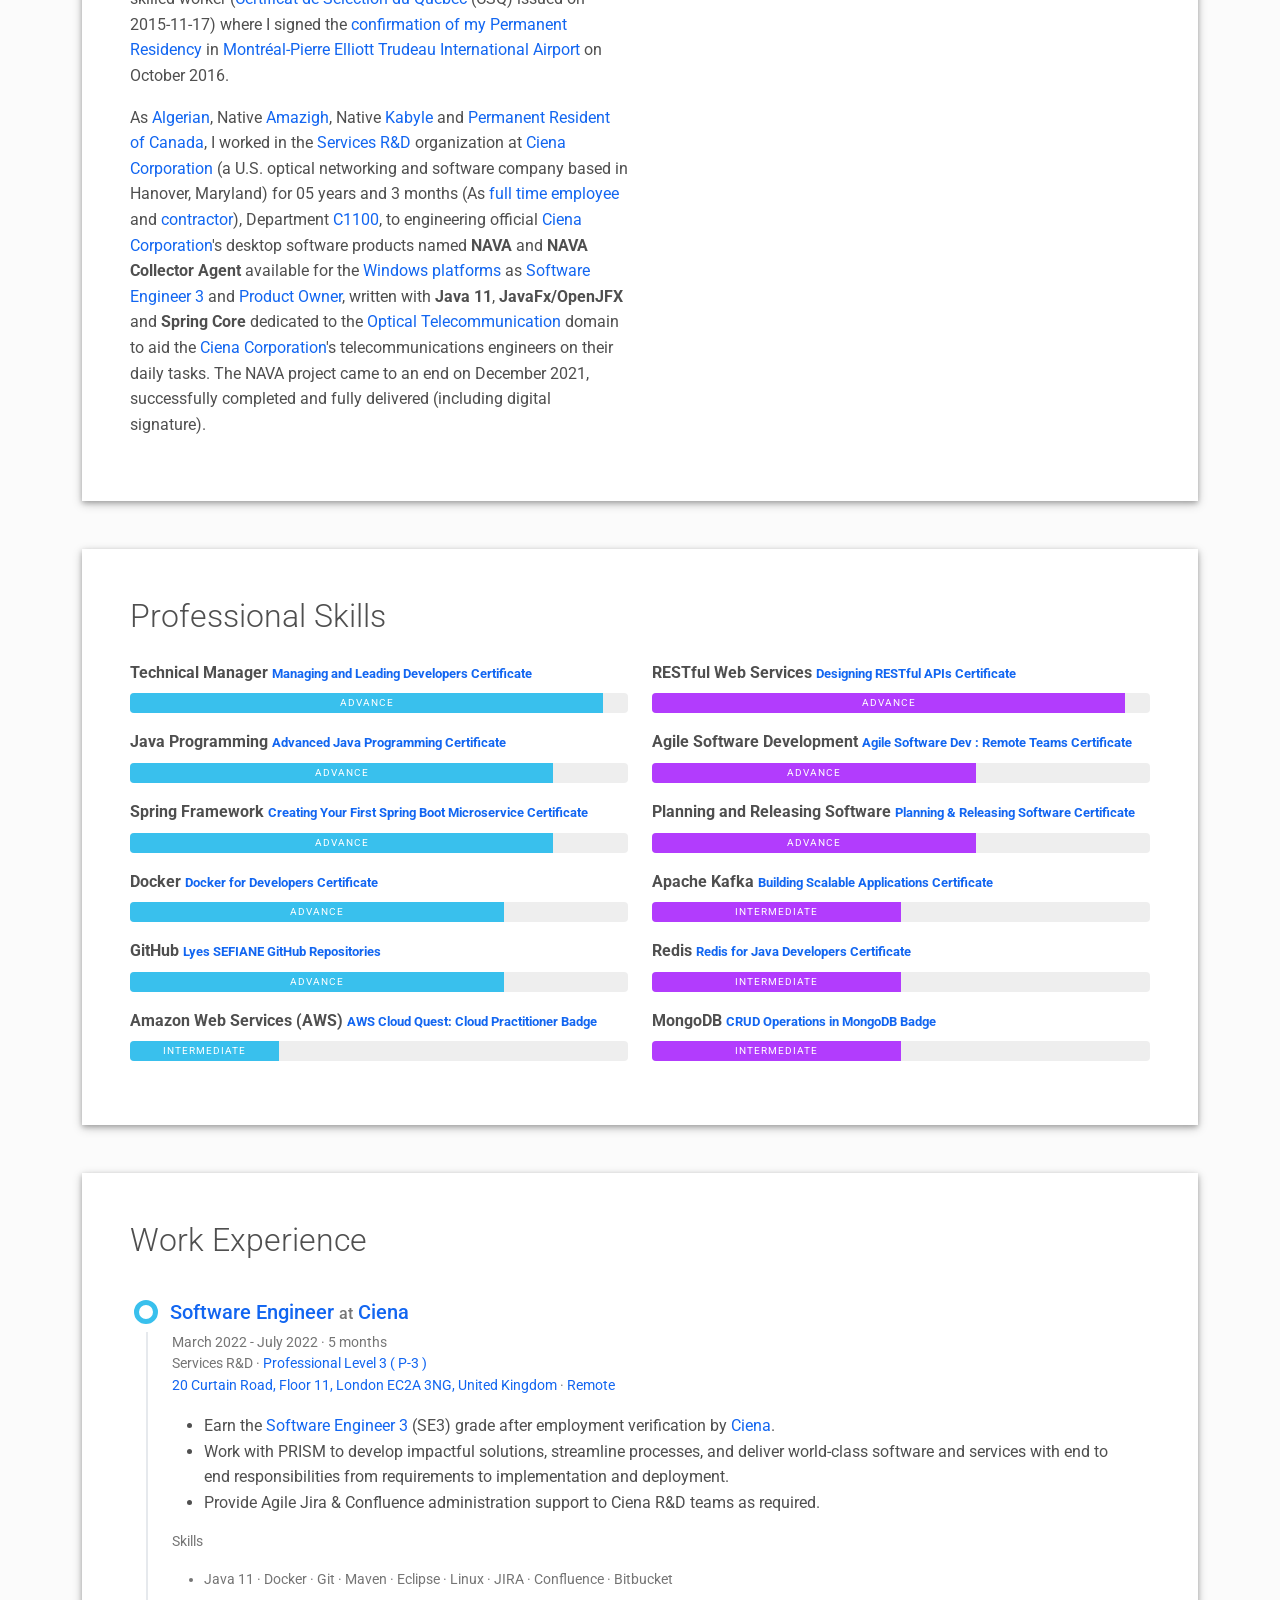
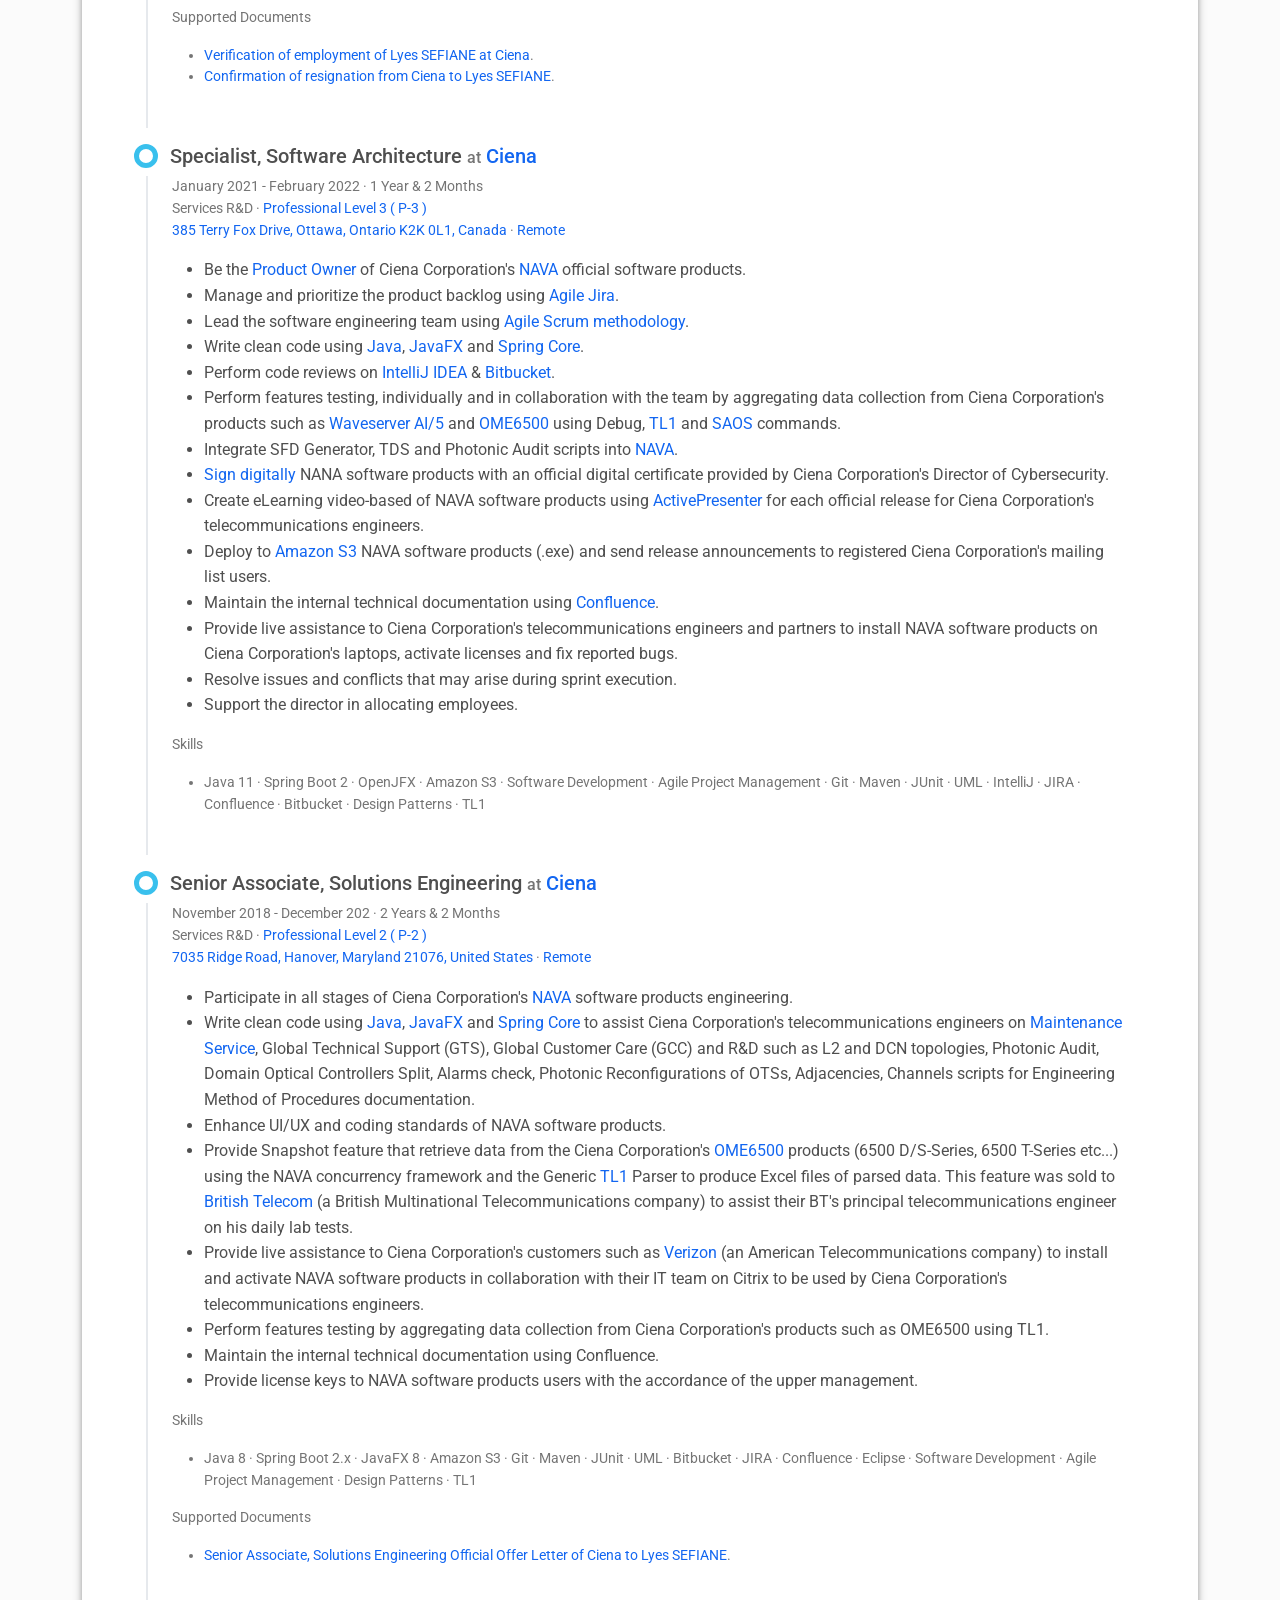
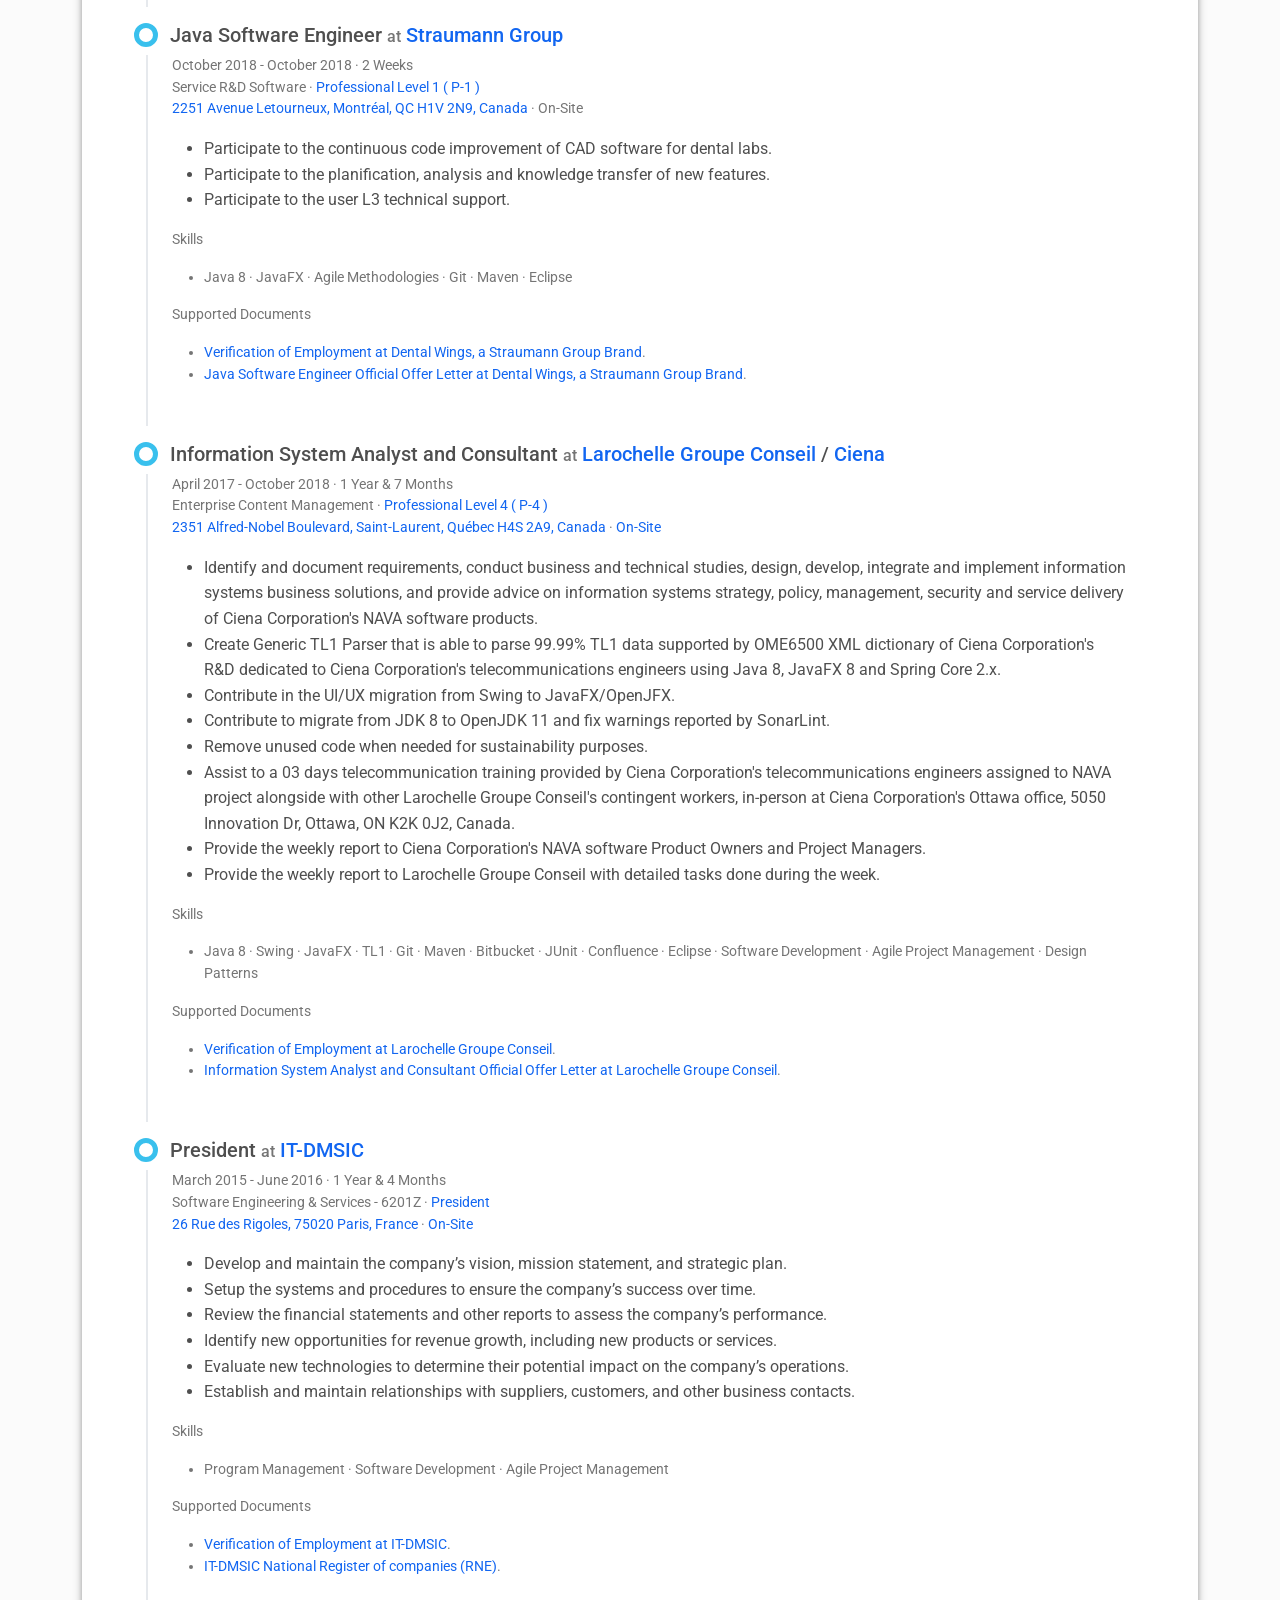
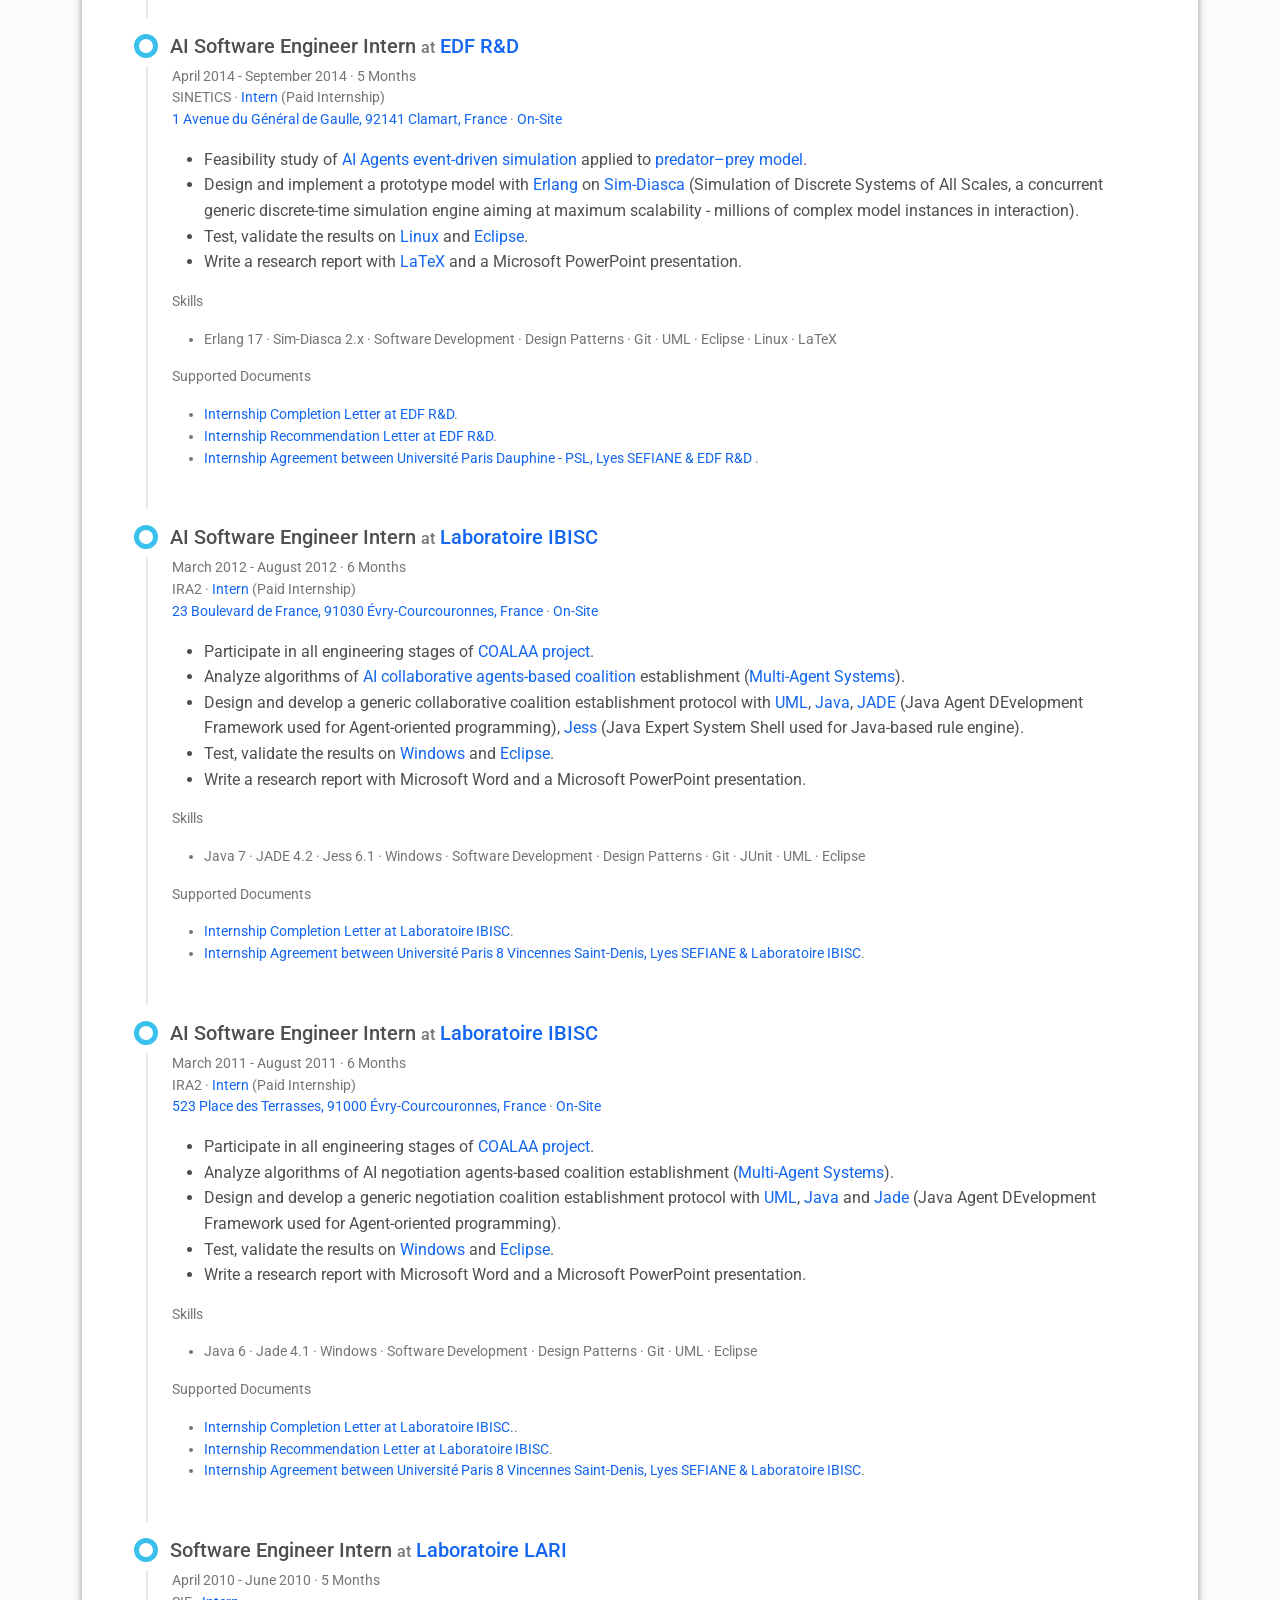
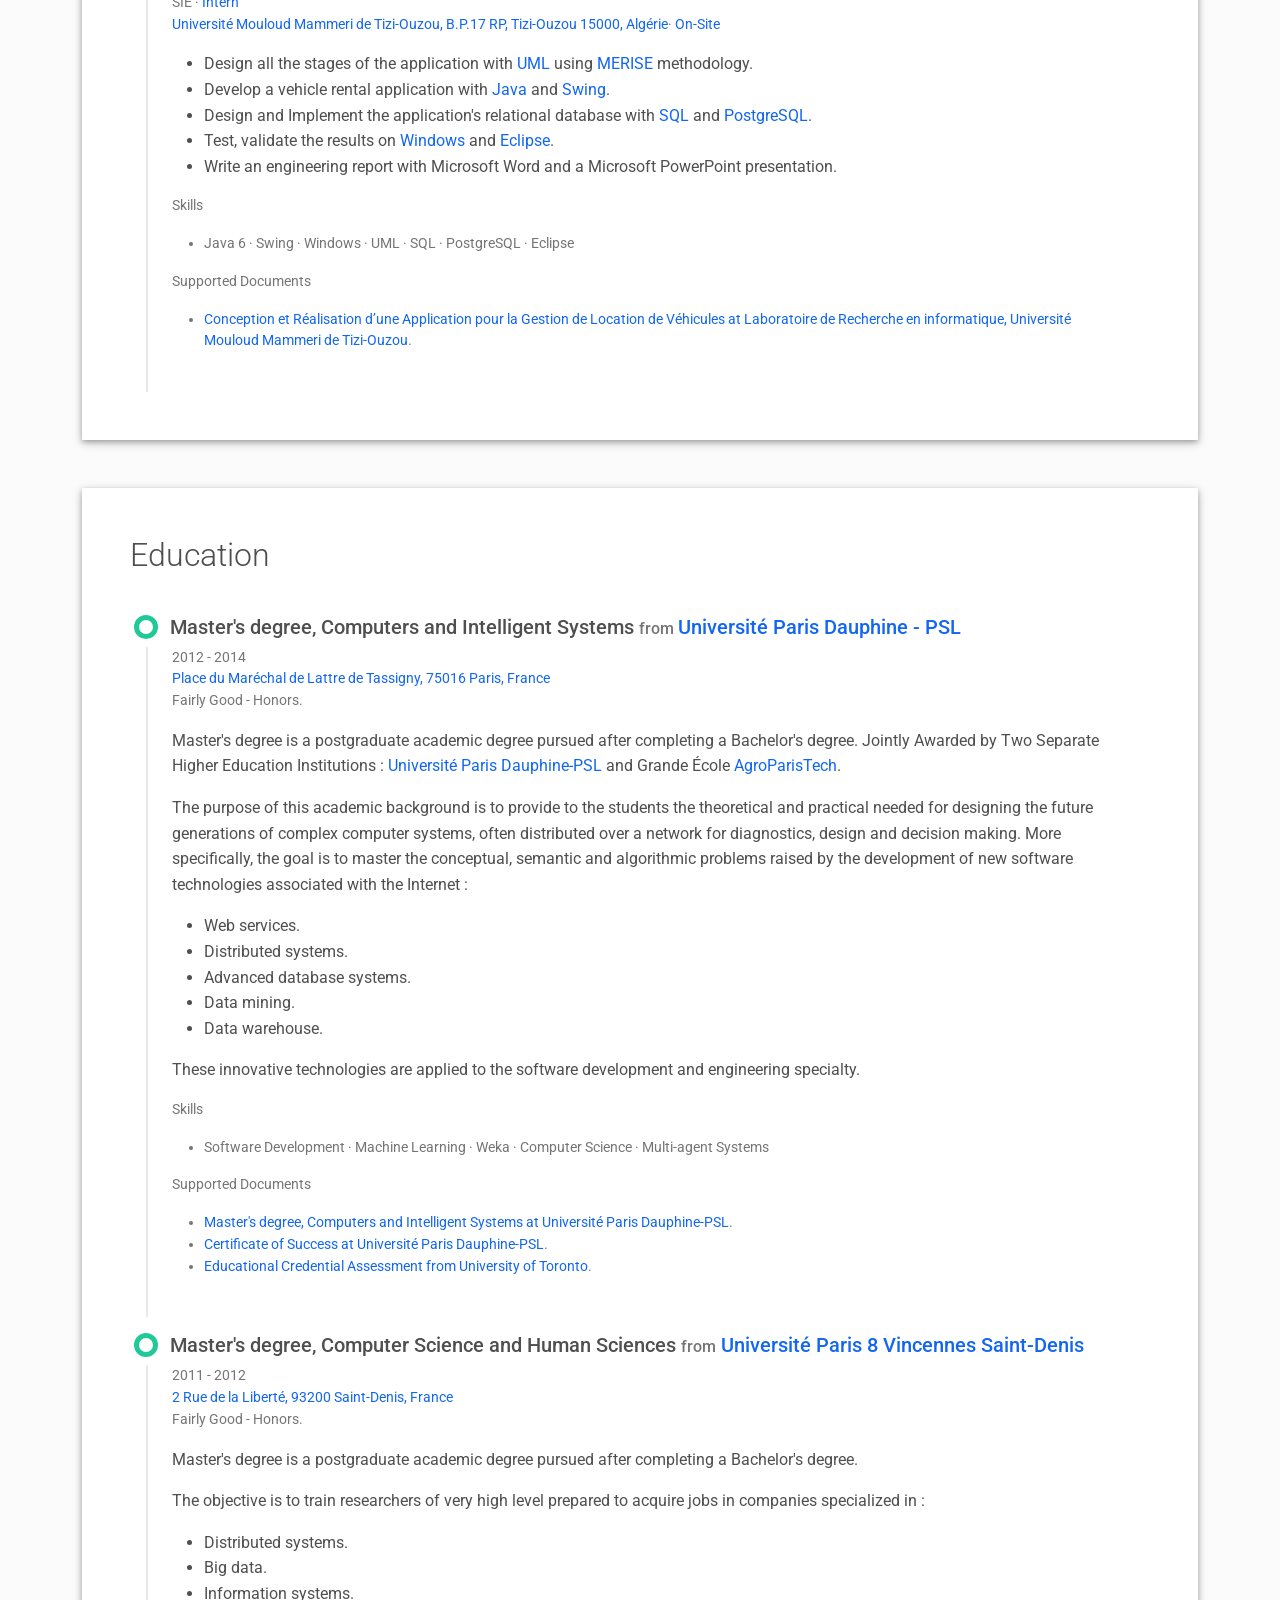
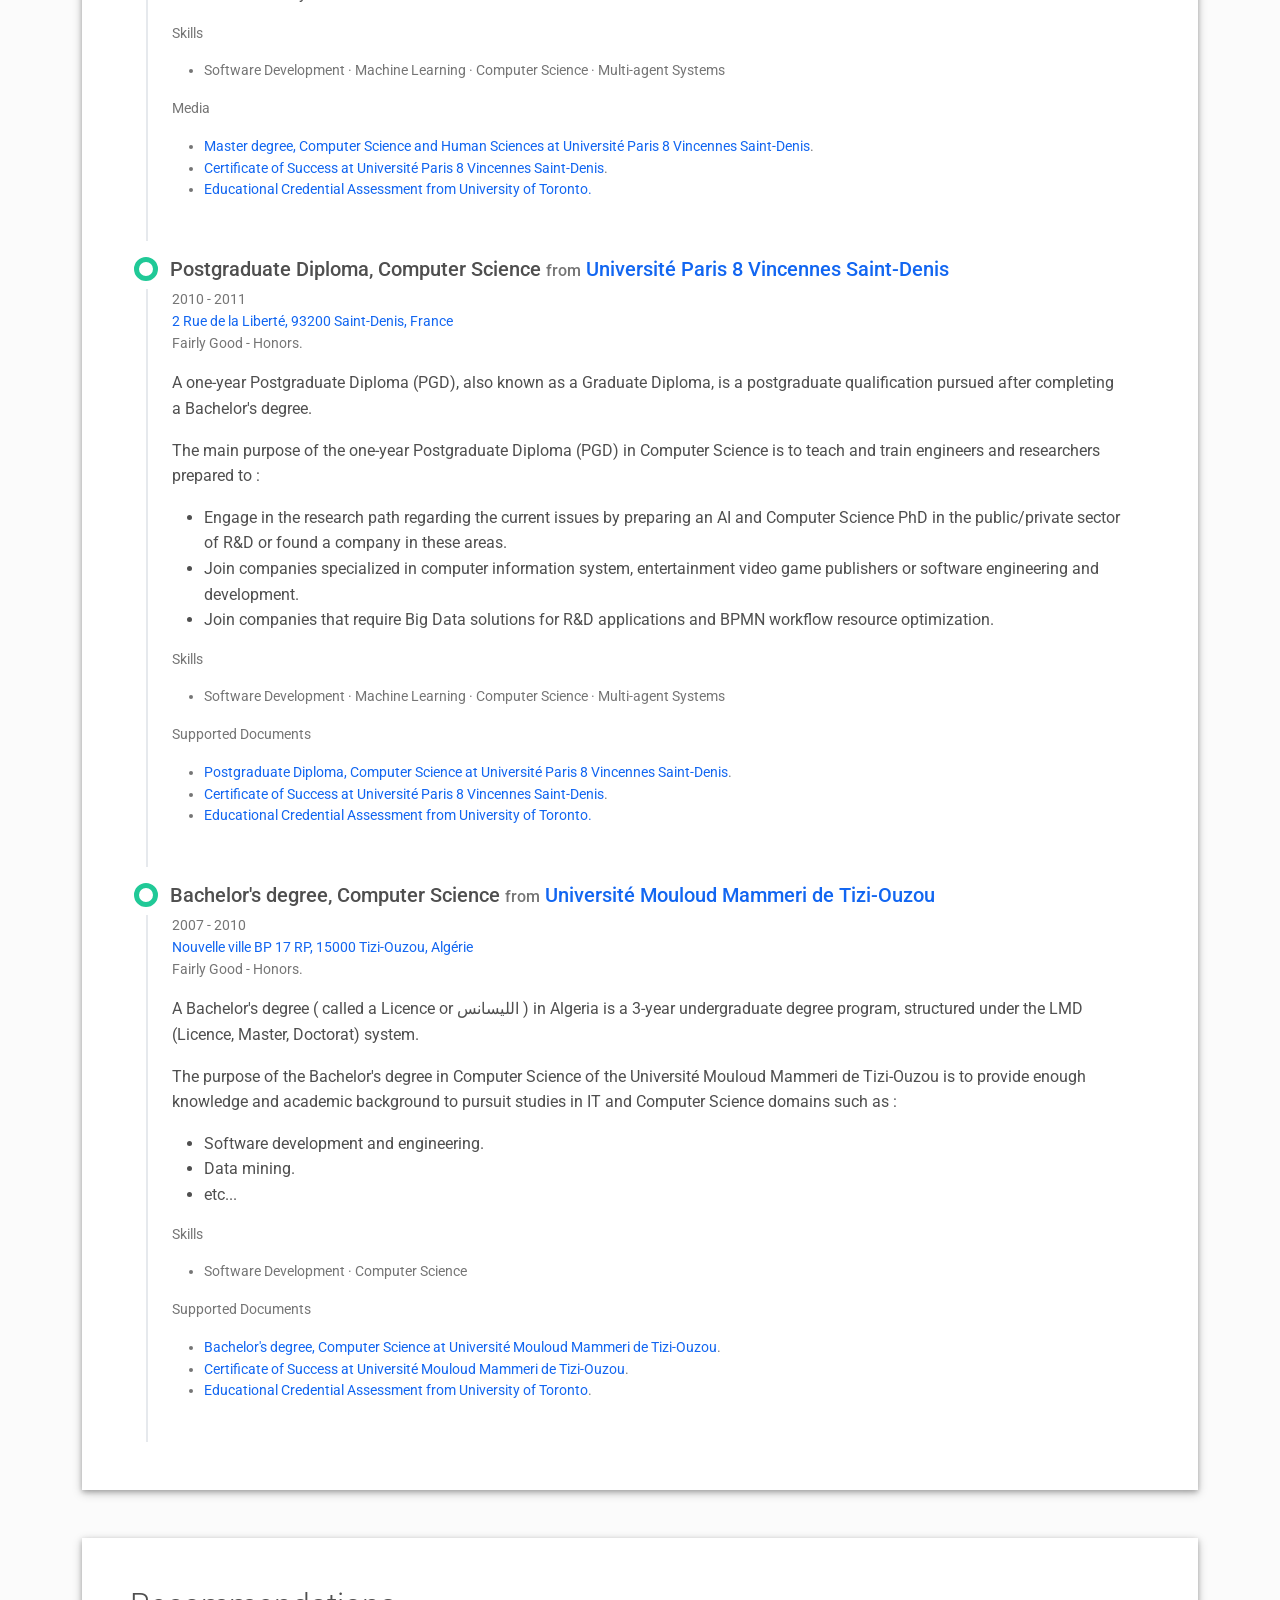
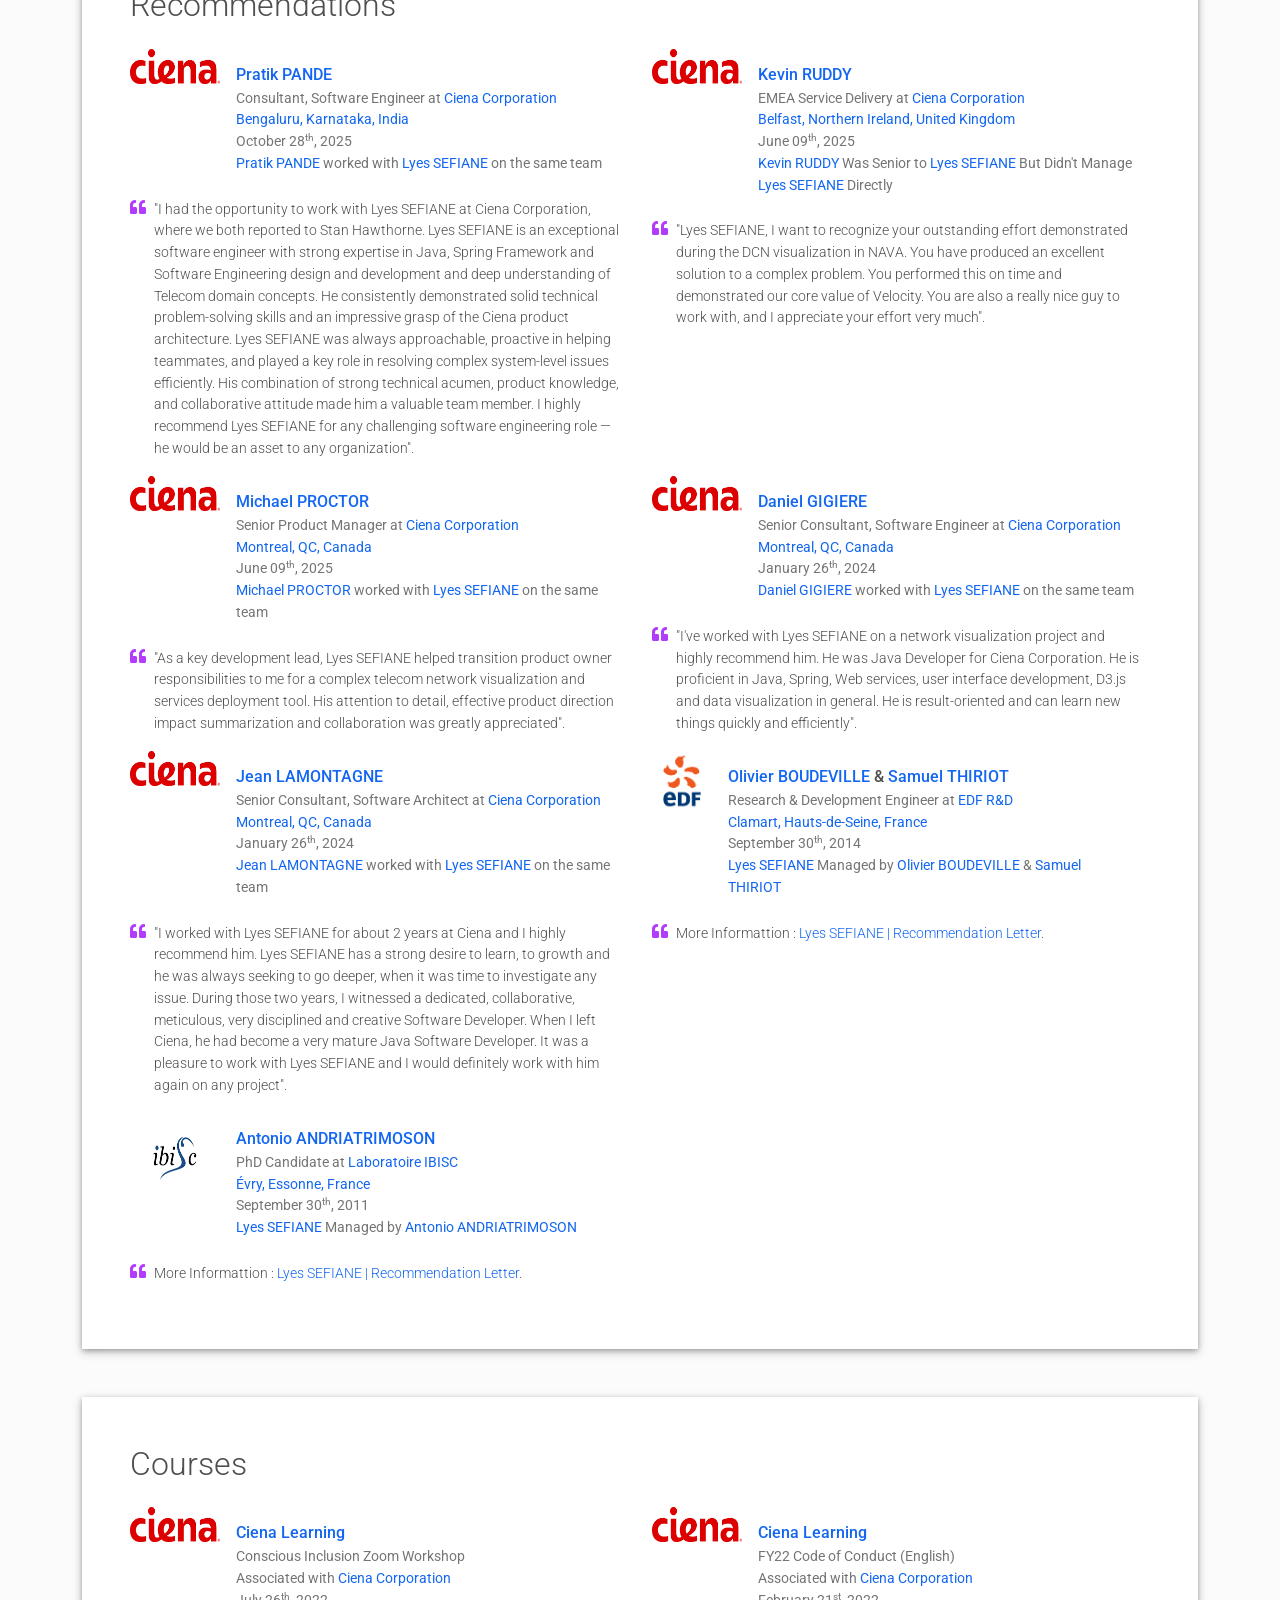
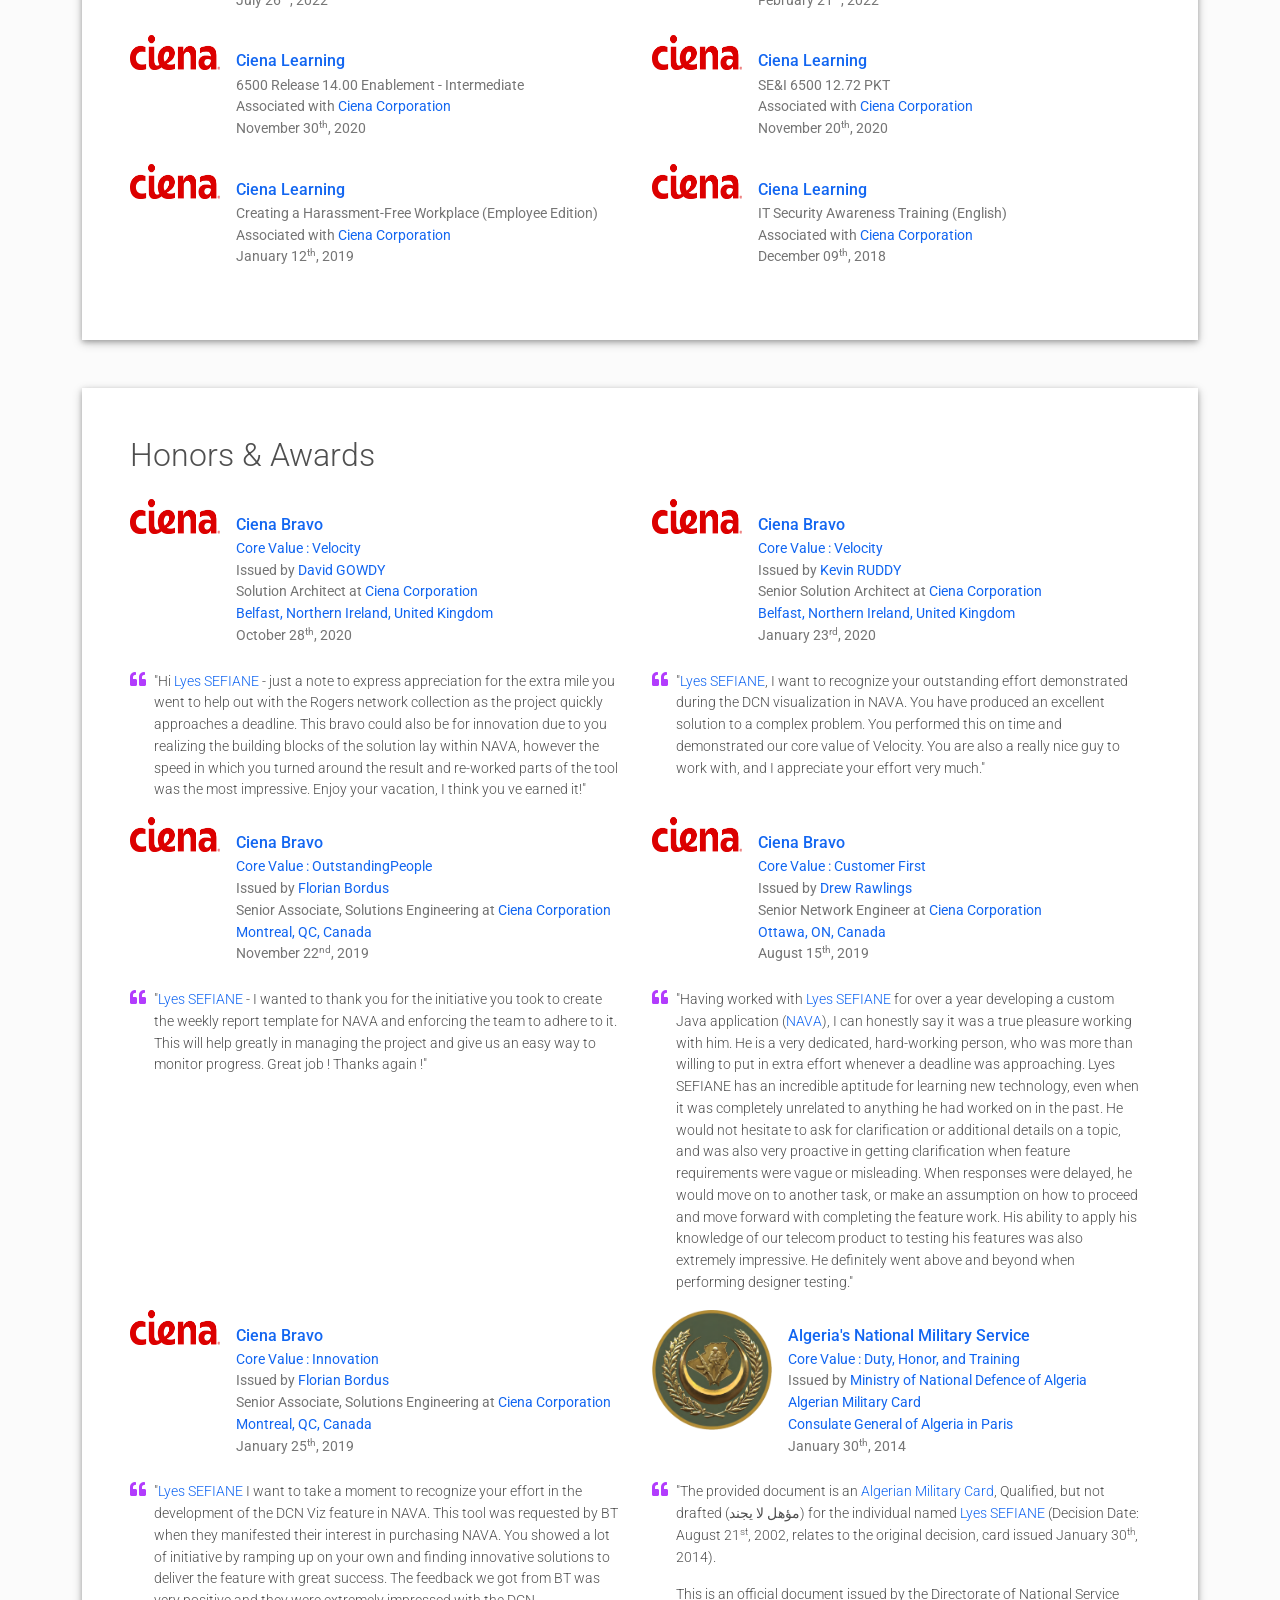
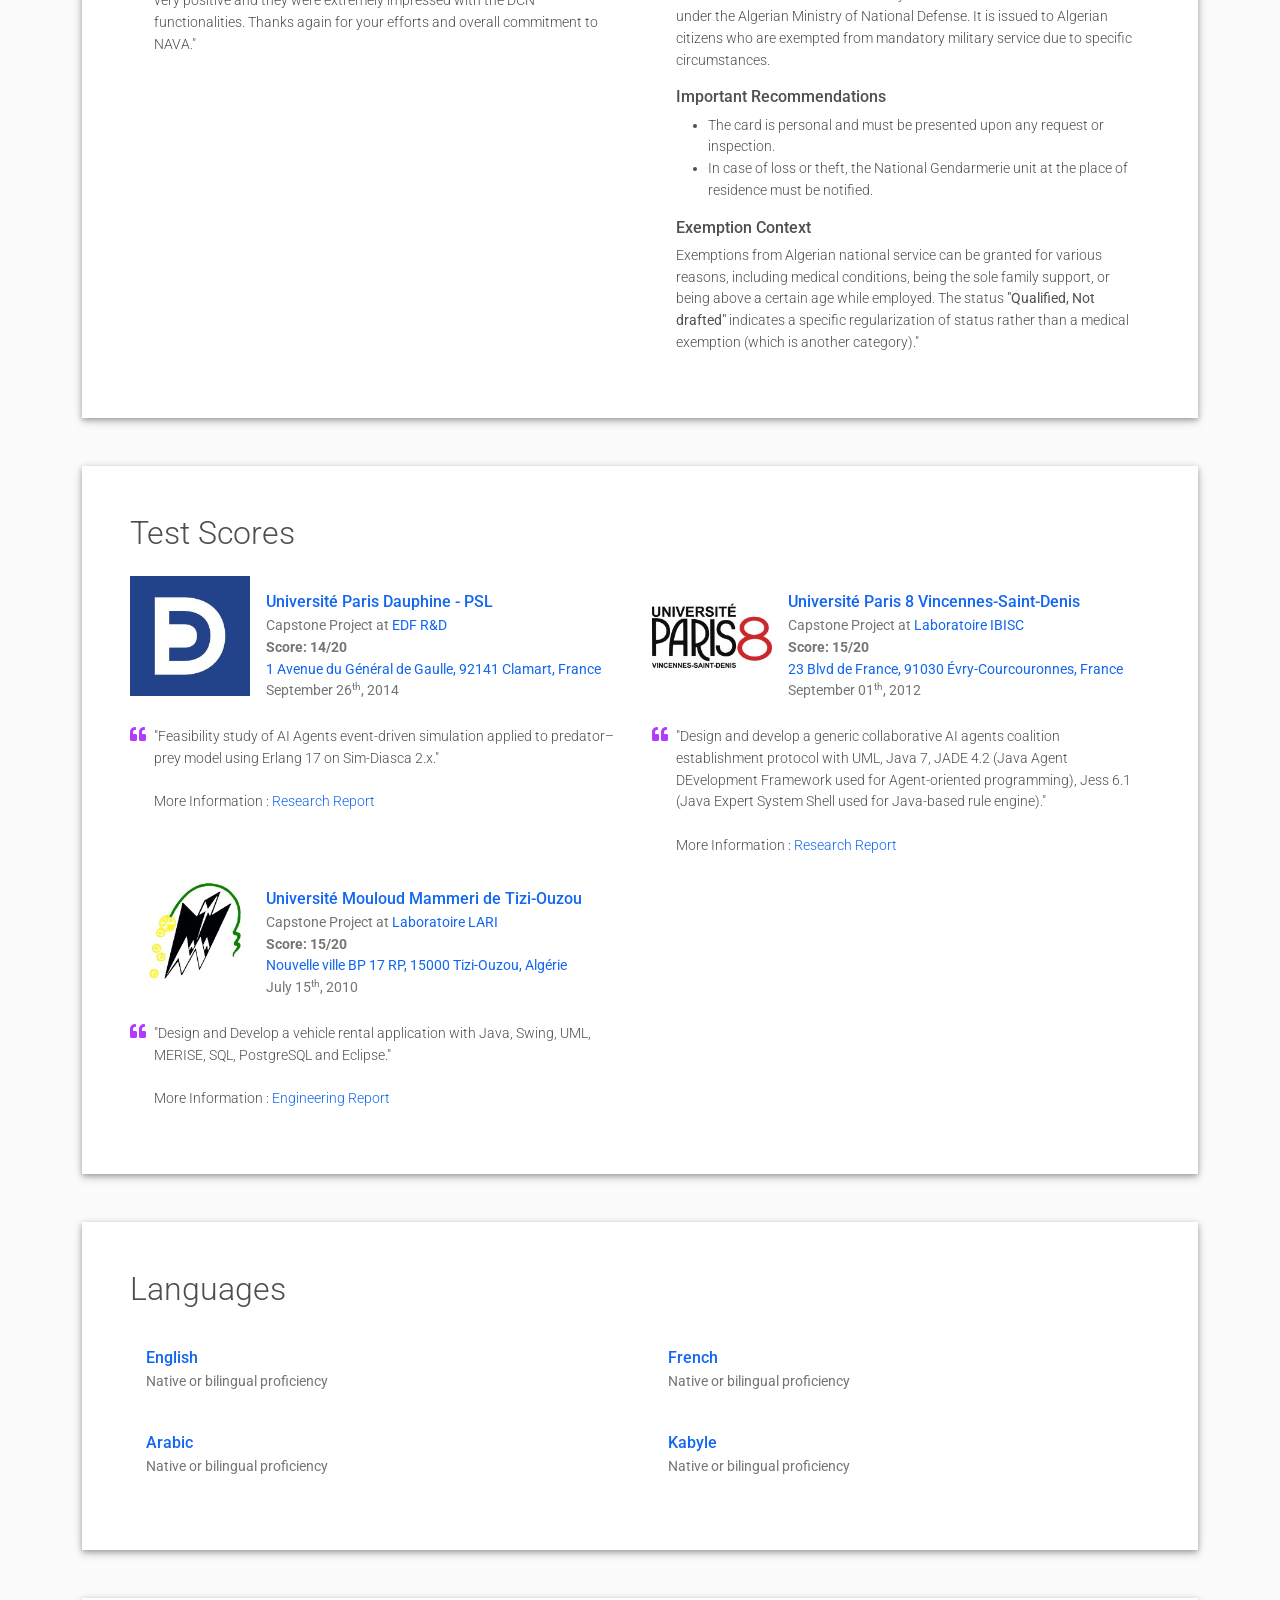
==== commit 5aea7bb7: "Lyes SEFIANE - Software Engineer 3 | Portfolio - Languages Section Enhancement Completed." ====
--- a/index.html
+++ b/index.html
@@ -1198,6 +1198,60 @@
             </div>
         </div>
     </div>
+
+    <!-- Languages -->
+    <div class="shadow-1-strong bg-white my-5 p-5" id="languages">
+        <div class="reference-section">
+            <h2 class="h2 fw-light mb-4">Languages</h2>
+            <div class="row">
+
+                <div class="col-md-6">
+                    <div class="d-flex mb-2">
+                        <div class="header-bio m-3 mb-0">
+                            <h3 class="h6 mb-1" data-aos="fade-left" data-aos-delay="0"><a href="https://en.wikipedia.org/wiki/English_language" target="_blank">English</a></h3>
+                            <p class="text-muted text-small" data-aos="fade-left" data-aos-delay="100">
+                                Native or bilingual proficiency
+                            </p>
+                        </div>
+                    </div>
+                </div>
+
+                <div class="col-md-6">
+                    <div class="d-flex mb-2">
+                        <div class="header-bio m-3 mb-0">
+                            <h3 class="h6 mb-1" data-aos="fade-left" data-aos-delay="0"><a href="https://en.wikipedia.org/wiki/French_language" target="_blank">French</a></h3>
+                            <p class="text-muted text-small" data-aos="fade-left" data-aos-delay="100">
+                                Native or bilingual proficiency
+                            </p>
+                        </div>
+                    </div>
+                </div>
+
+                <div class="col-md-6">
+                    <div class="d-flex mb-2">
+                        <div class="header-bio m-3 mb-0">
+                            <h3 class="h6 mb-1" data-aos="fade-left" data-aos-delay="0"><a href="https://en.wikipedia.org/wiki/Arabic" target="_blank">Arabic</a></h3>
+                            <p class="text-muted text-small" data-aos="fade-left" data-aos-delay="100">
+                                Native or bilingual proficiency
+                            </p>
+                        </div>
+                    </div>
+                </div>
+
+                <div class="col-md-6">
+                    <div class="d-flex mb-2">
+                        <div class="header-bio m-3 mb-0">
+                            <h3 class="h6 mb-1" data-aos="fade-left" data-aos-delay="0"><a href="https://en.wikipedia.org/wiki/Kabyle_language" target="_blank">Kabyle</a></h3>
+                            <p class="text-muted text-small" data-aos="fade-left" data-aos-delay="100">
+                                Native or bilingual proficiency
+                            </p>
+                        </div>
+                    </div>
+                </div>
+
+            </div>
+        </div>
+    </div>
 <!-- Projects -->
   <div class="shadow-1-strong bg-white my-5 p-5 d-print-none" id="projects">
     <div class="portfolio-section">
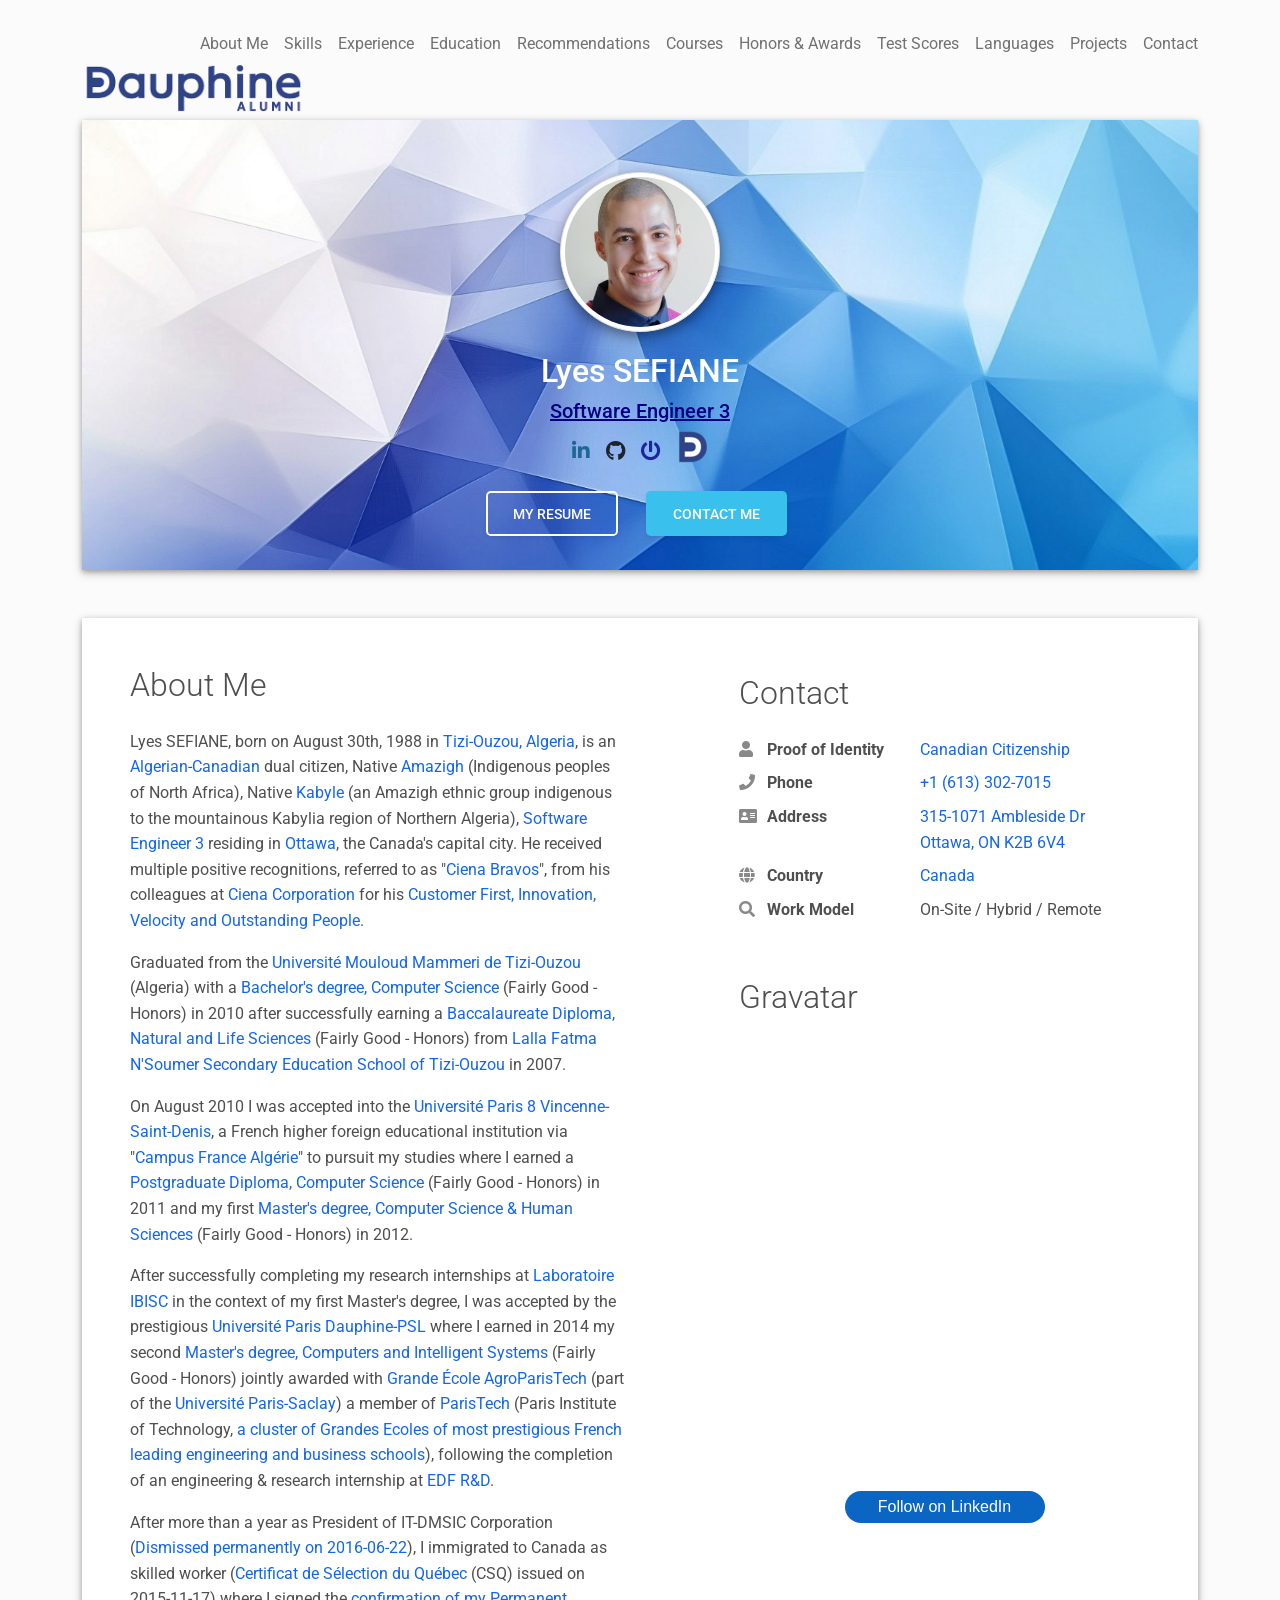
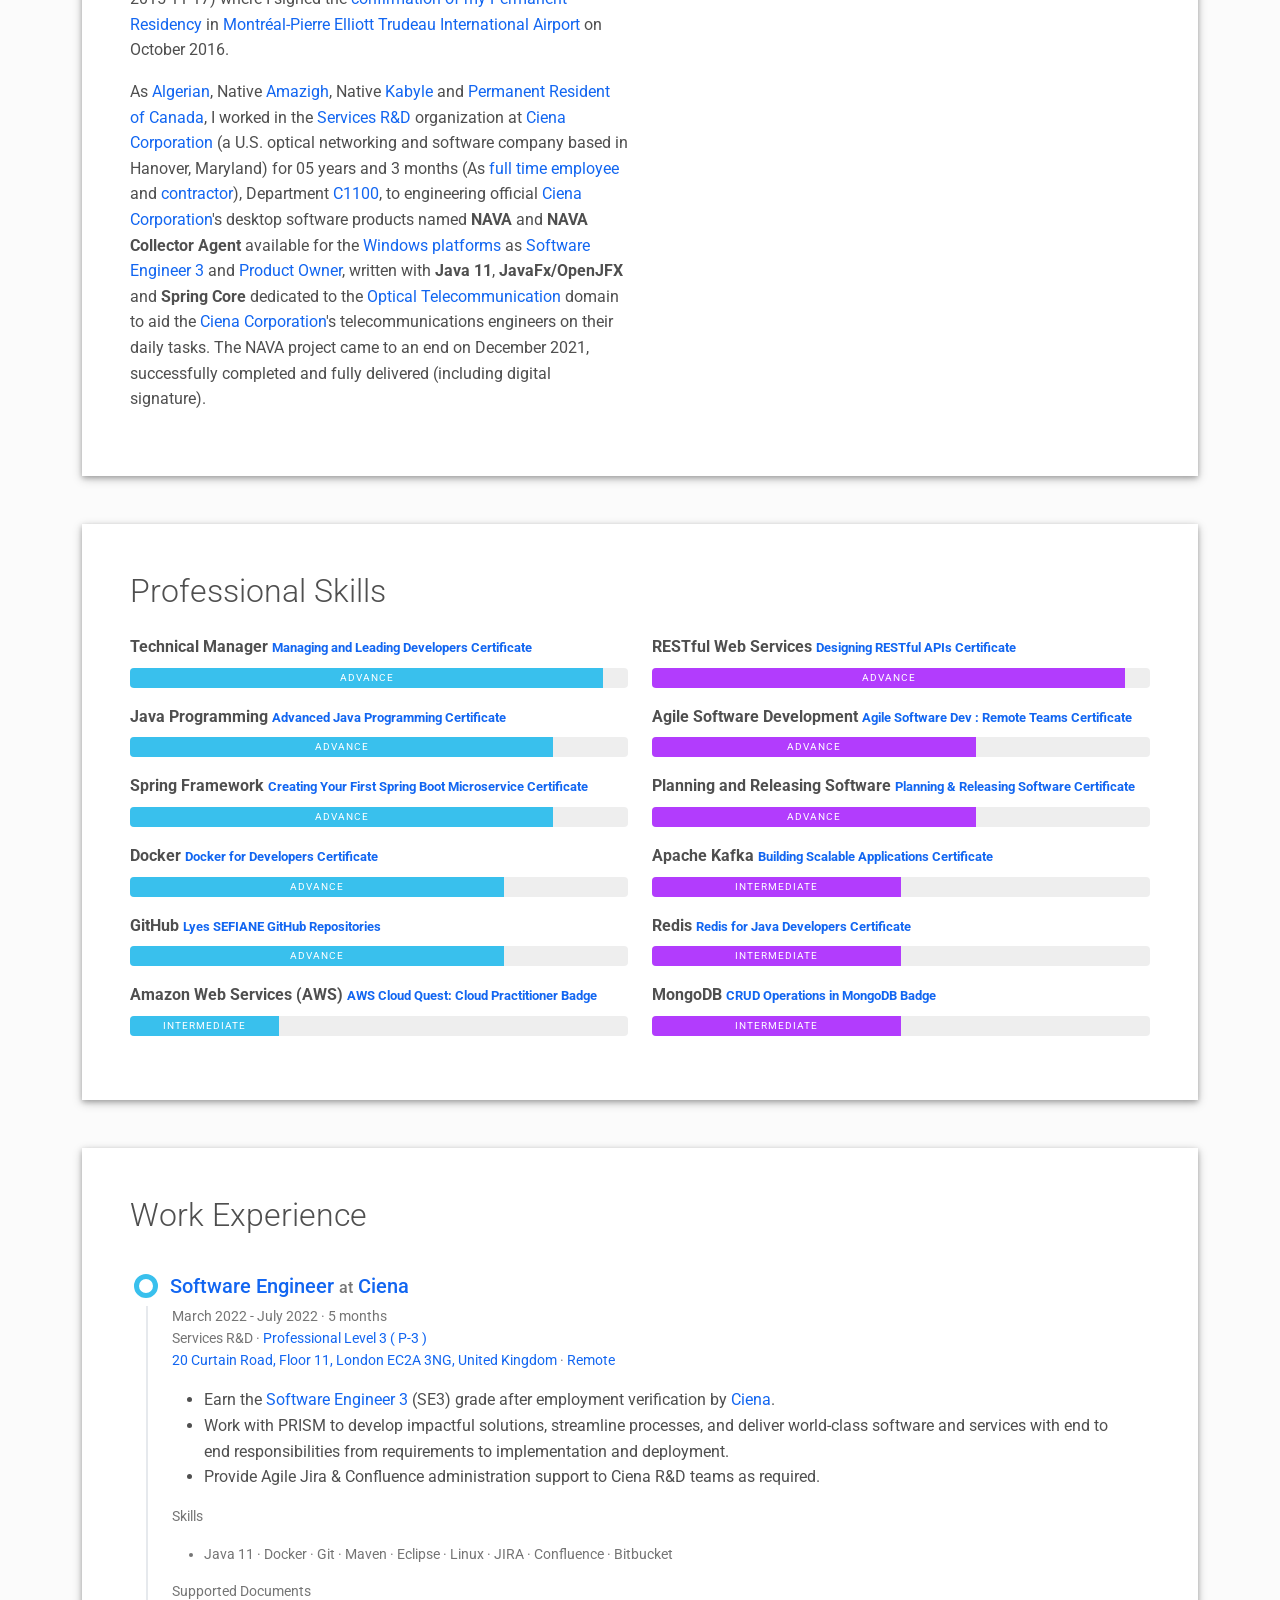
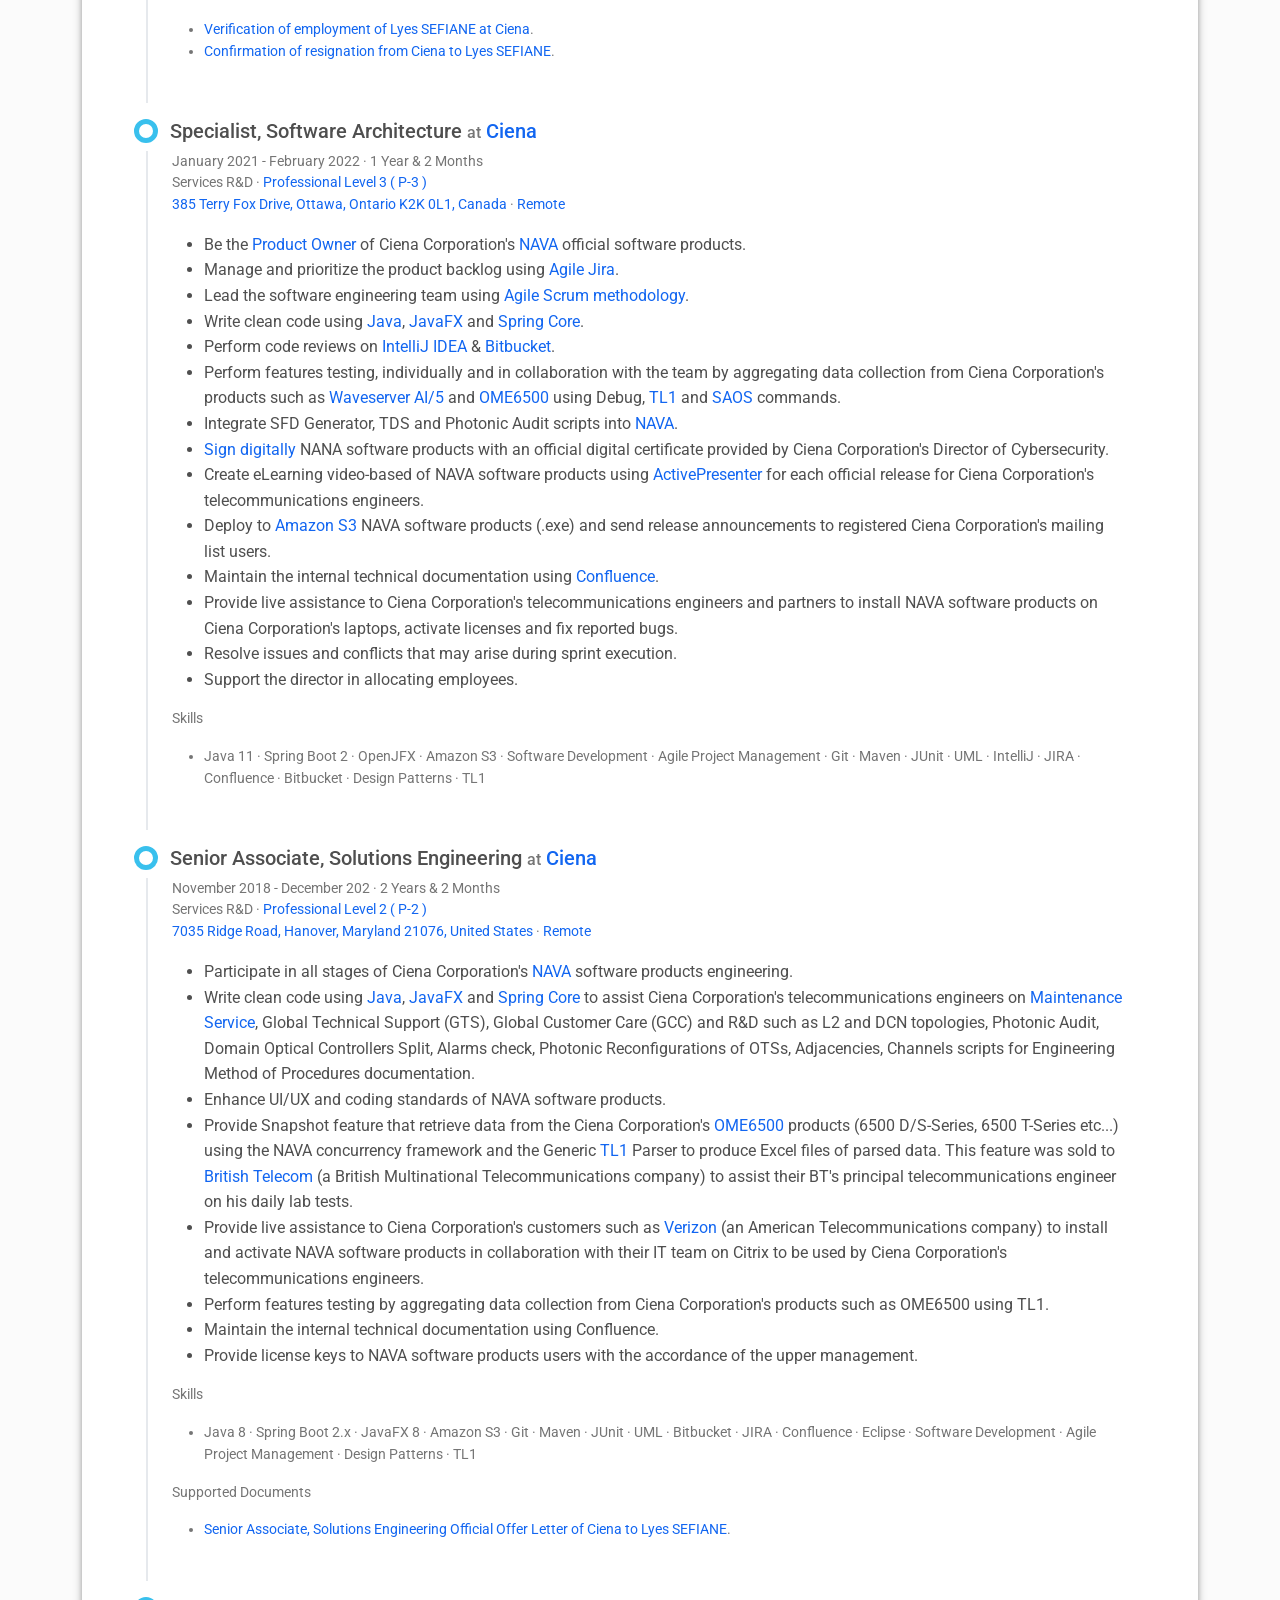
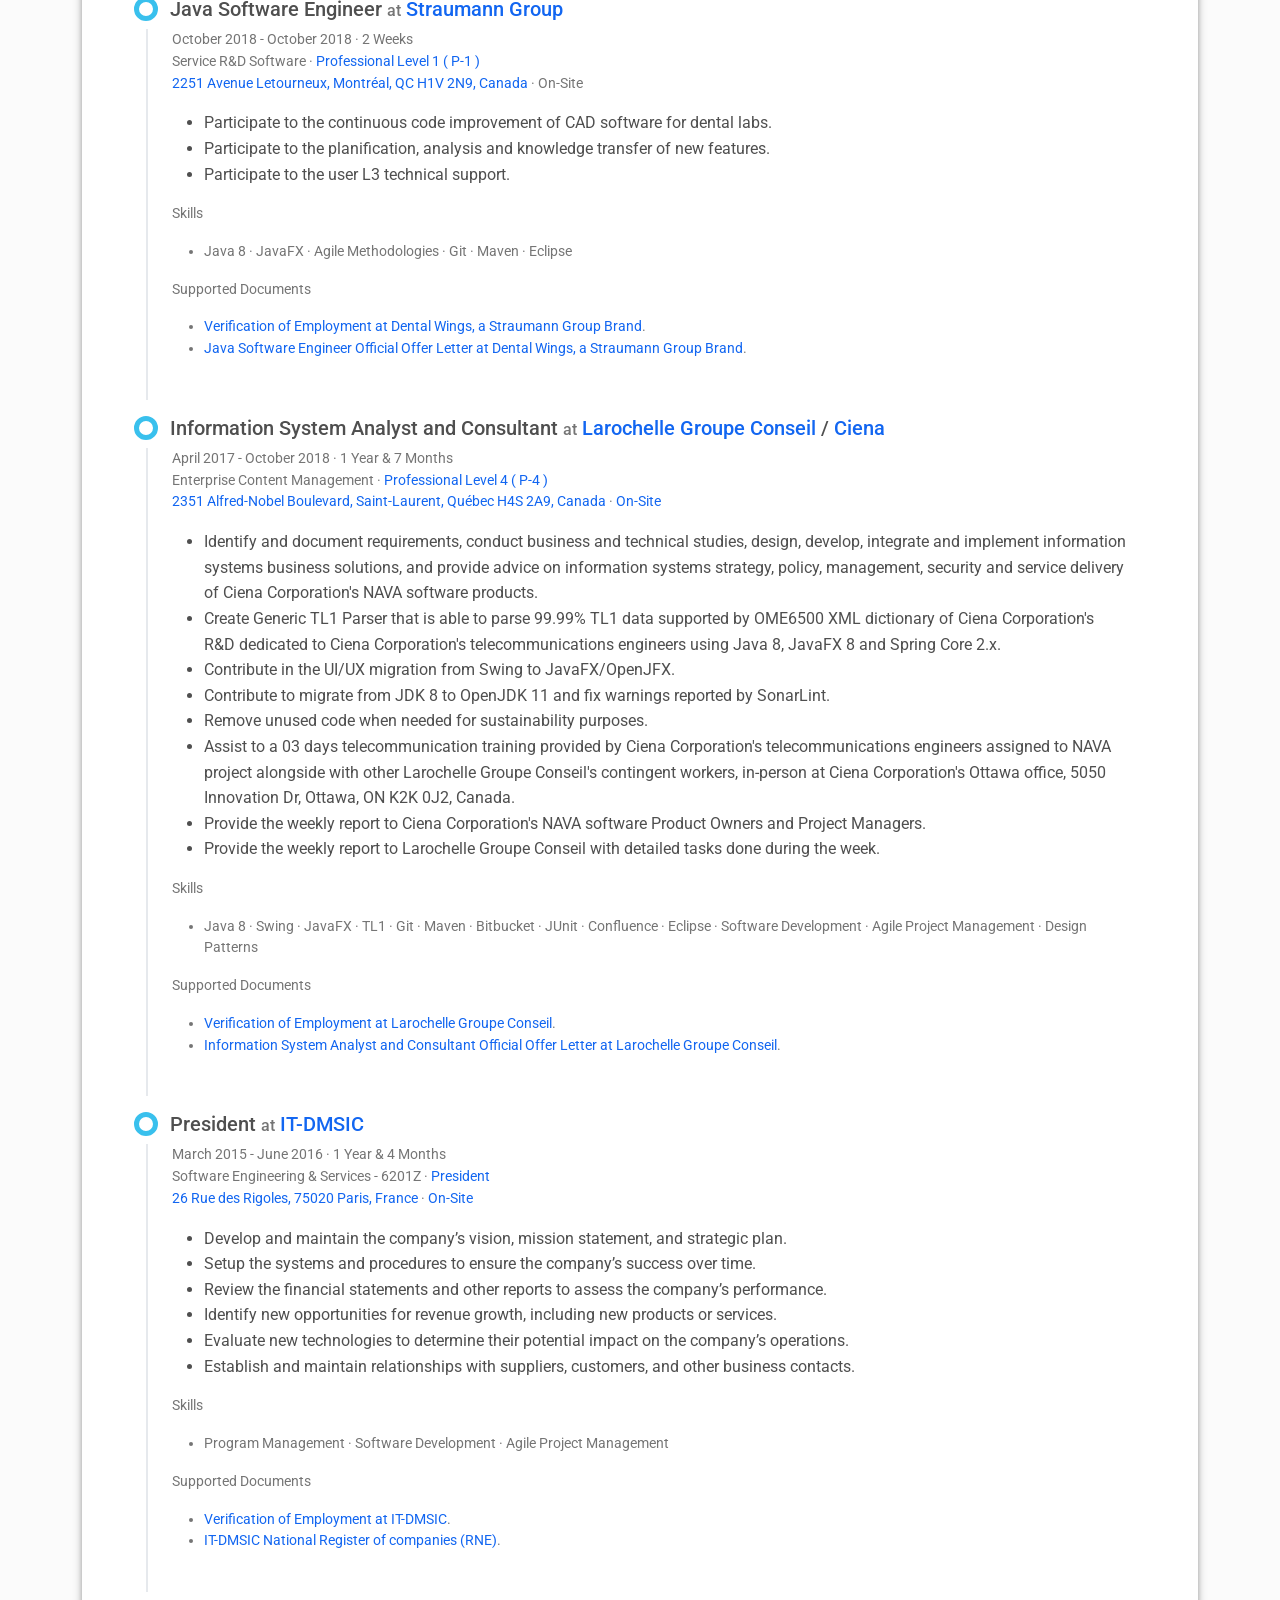
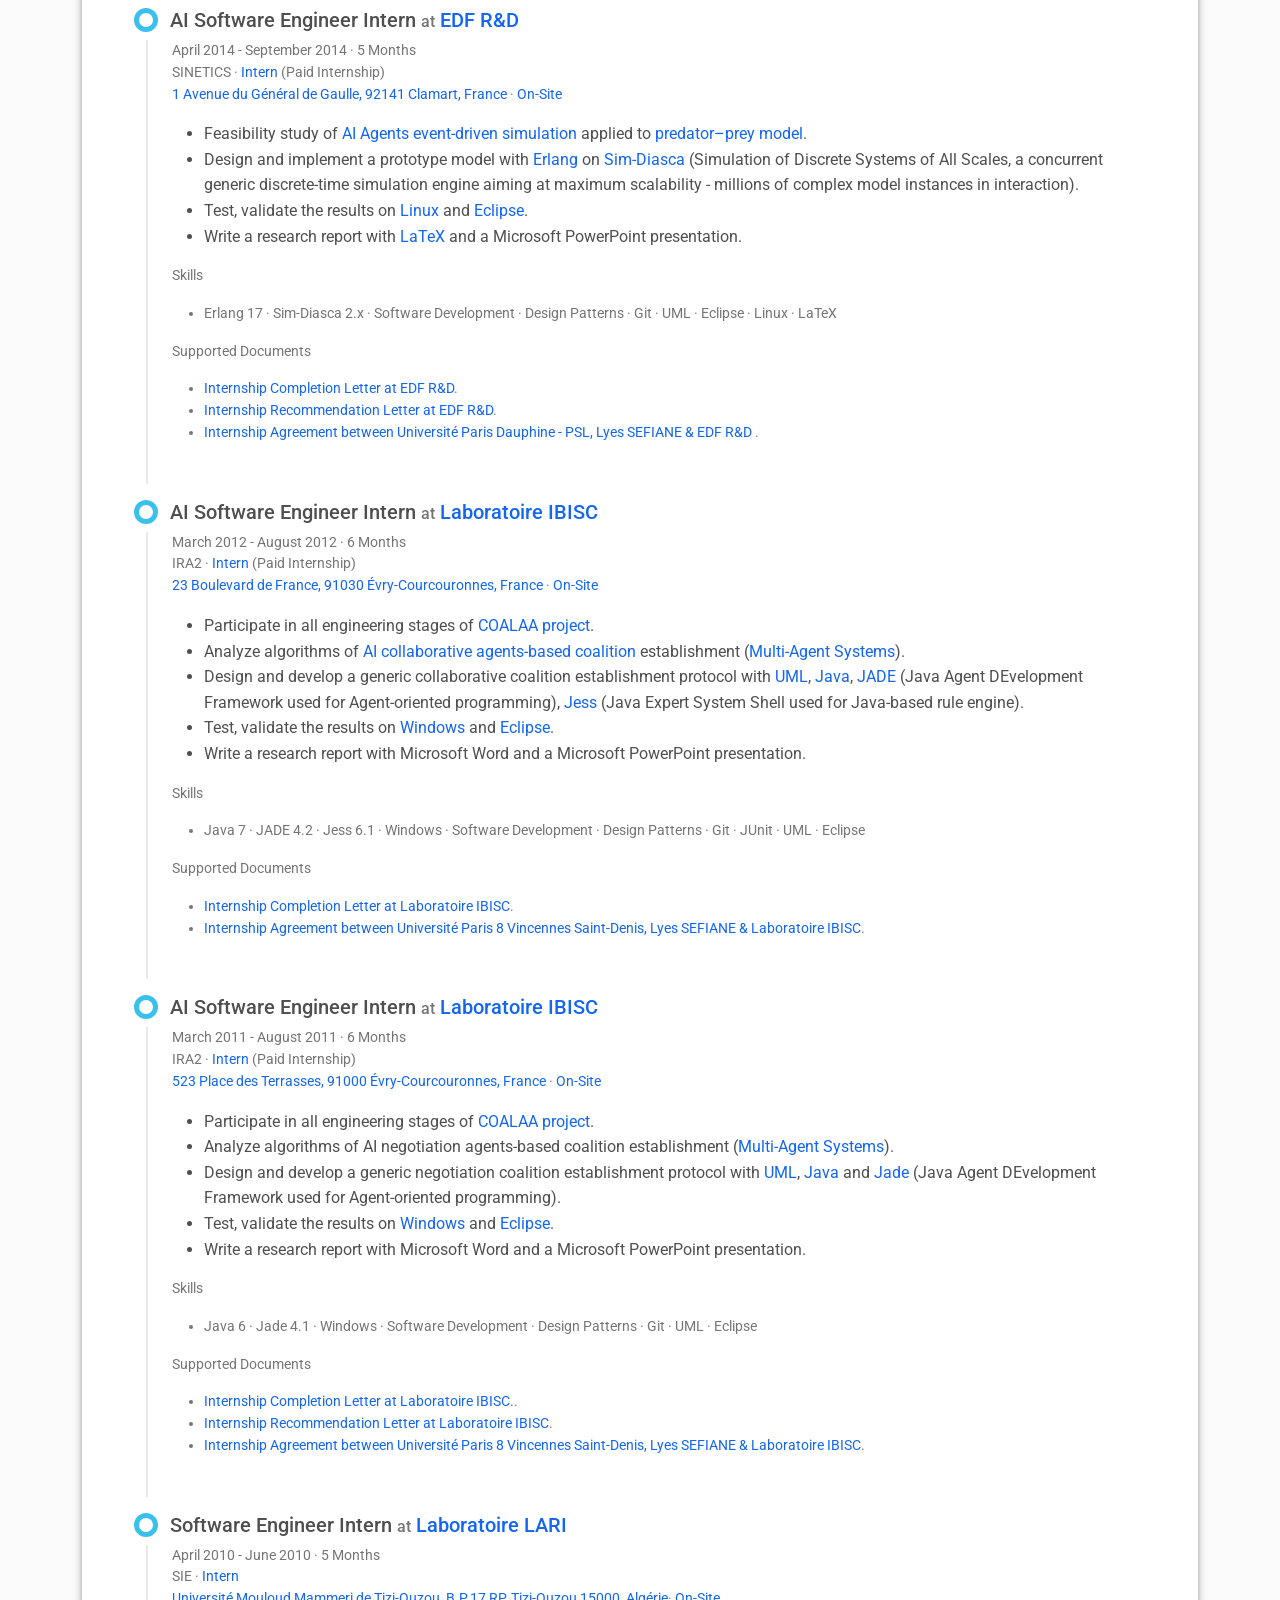
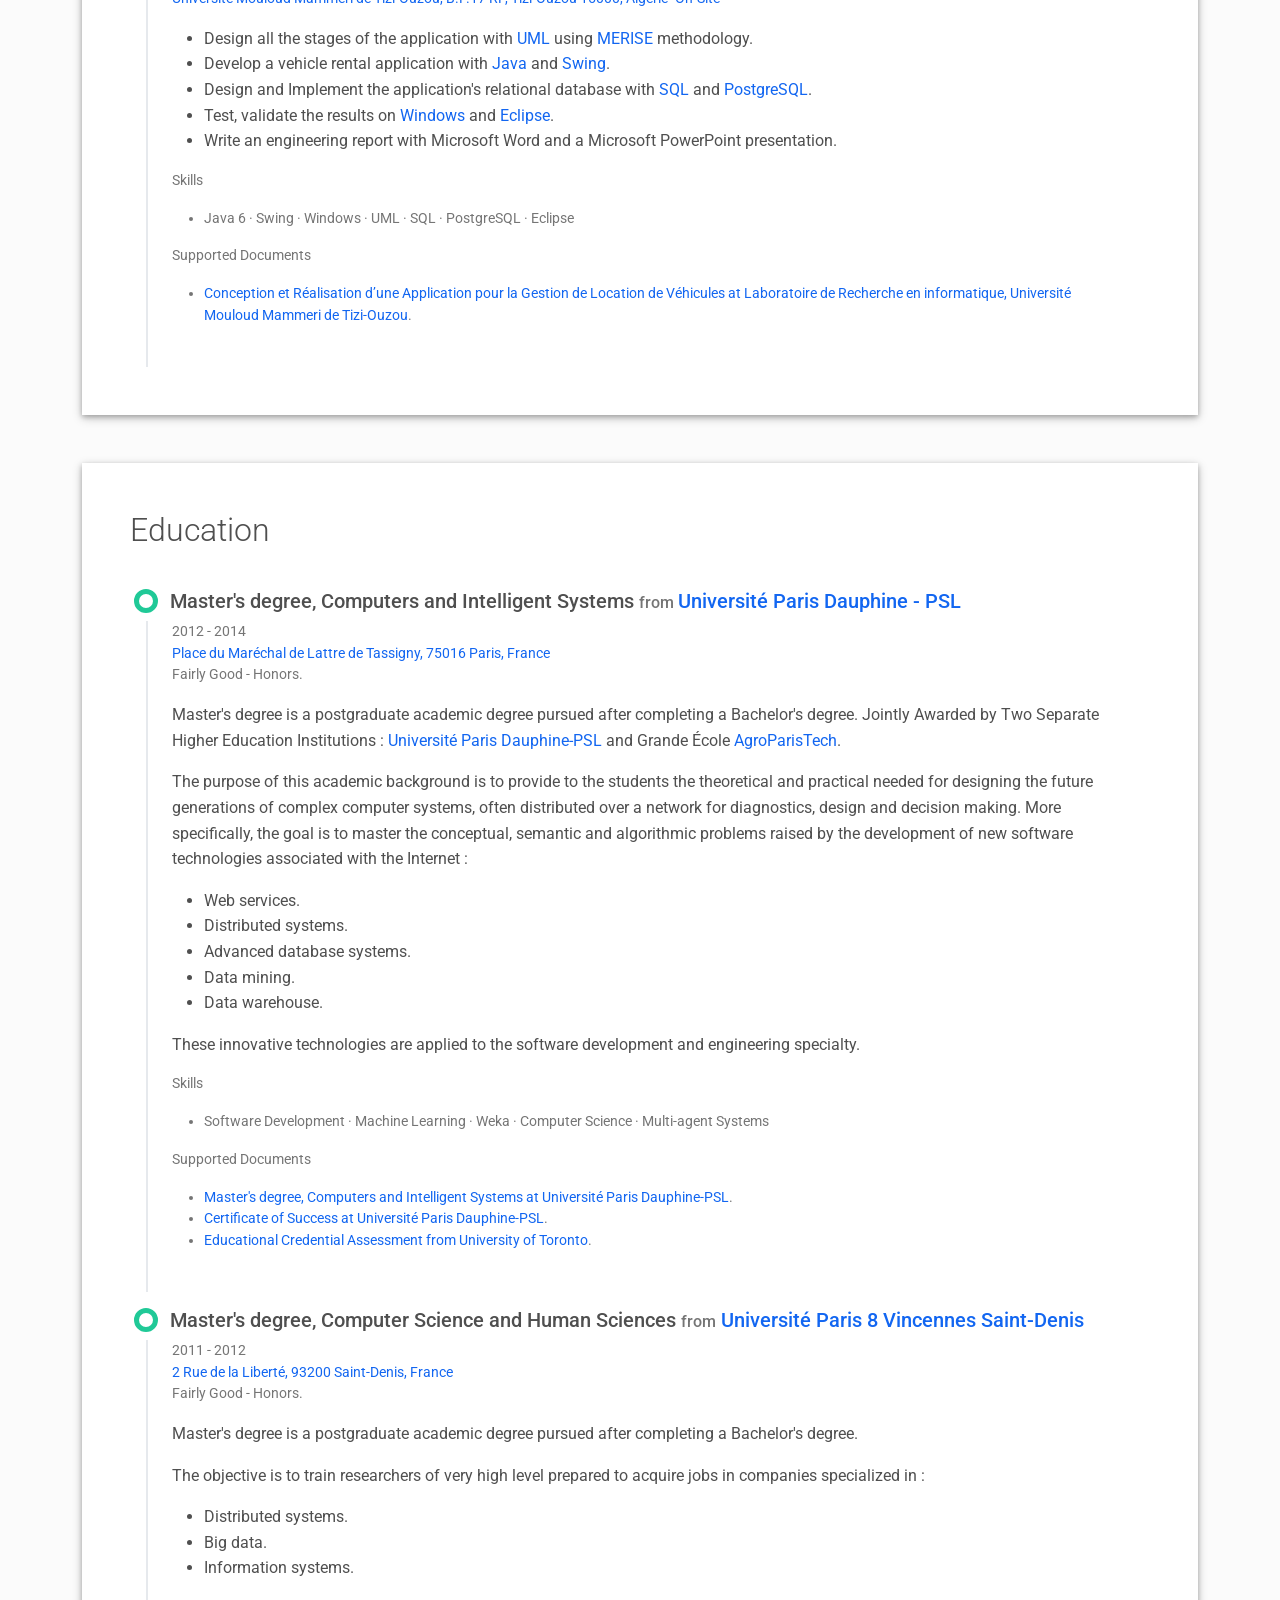
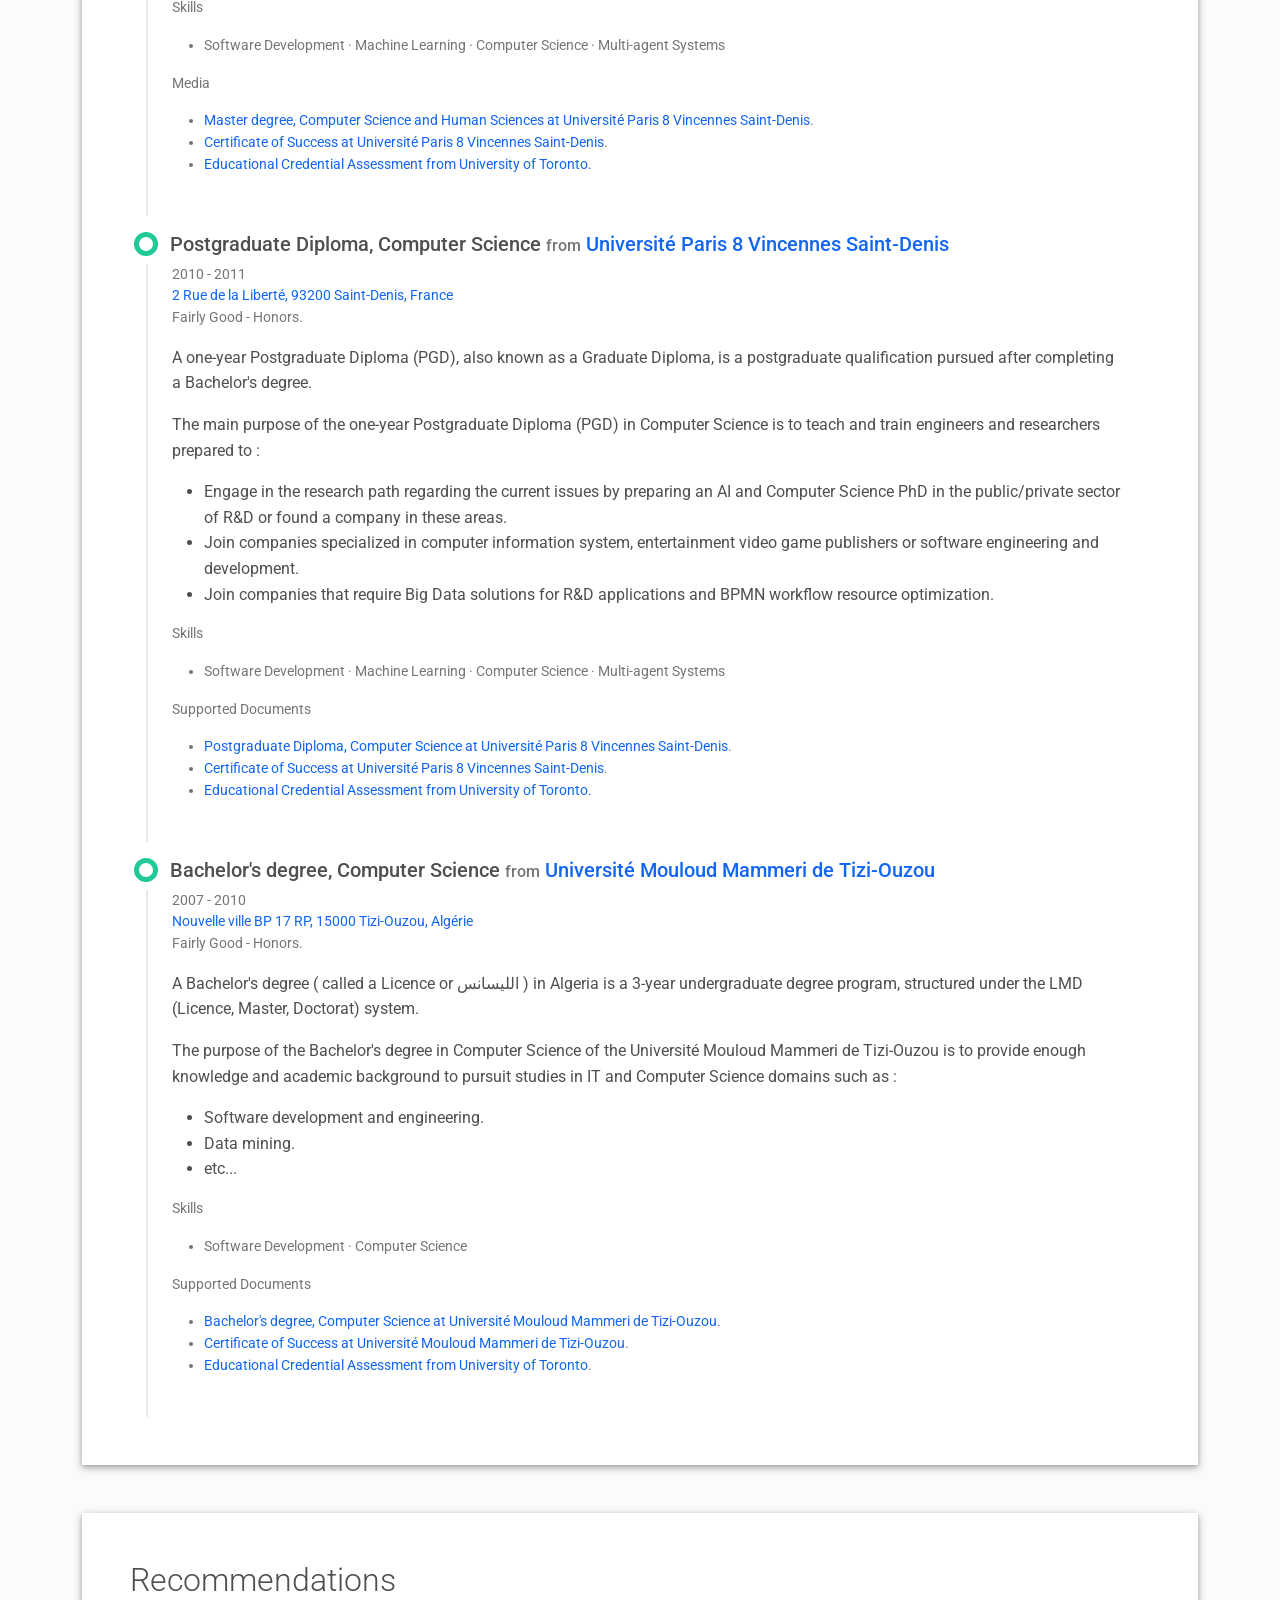
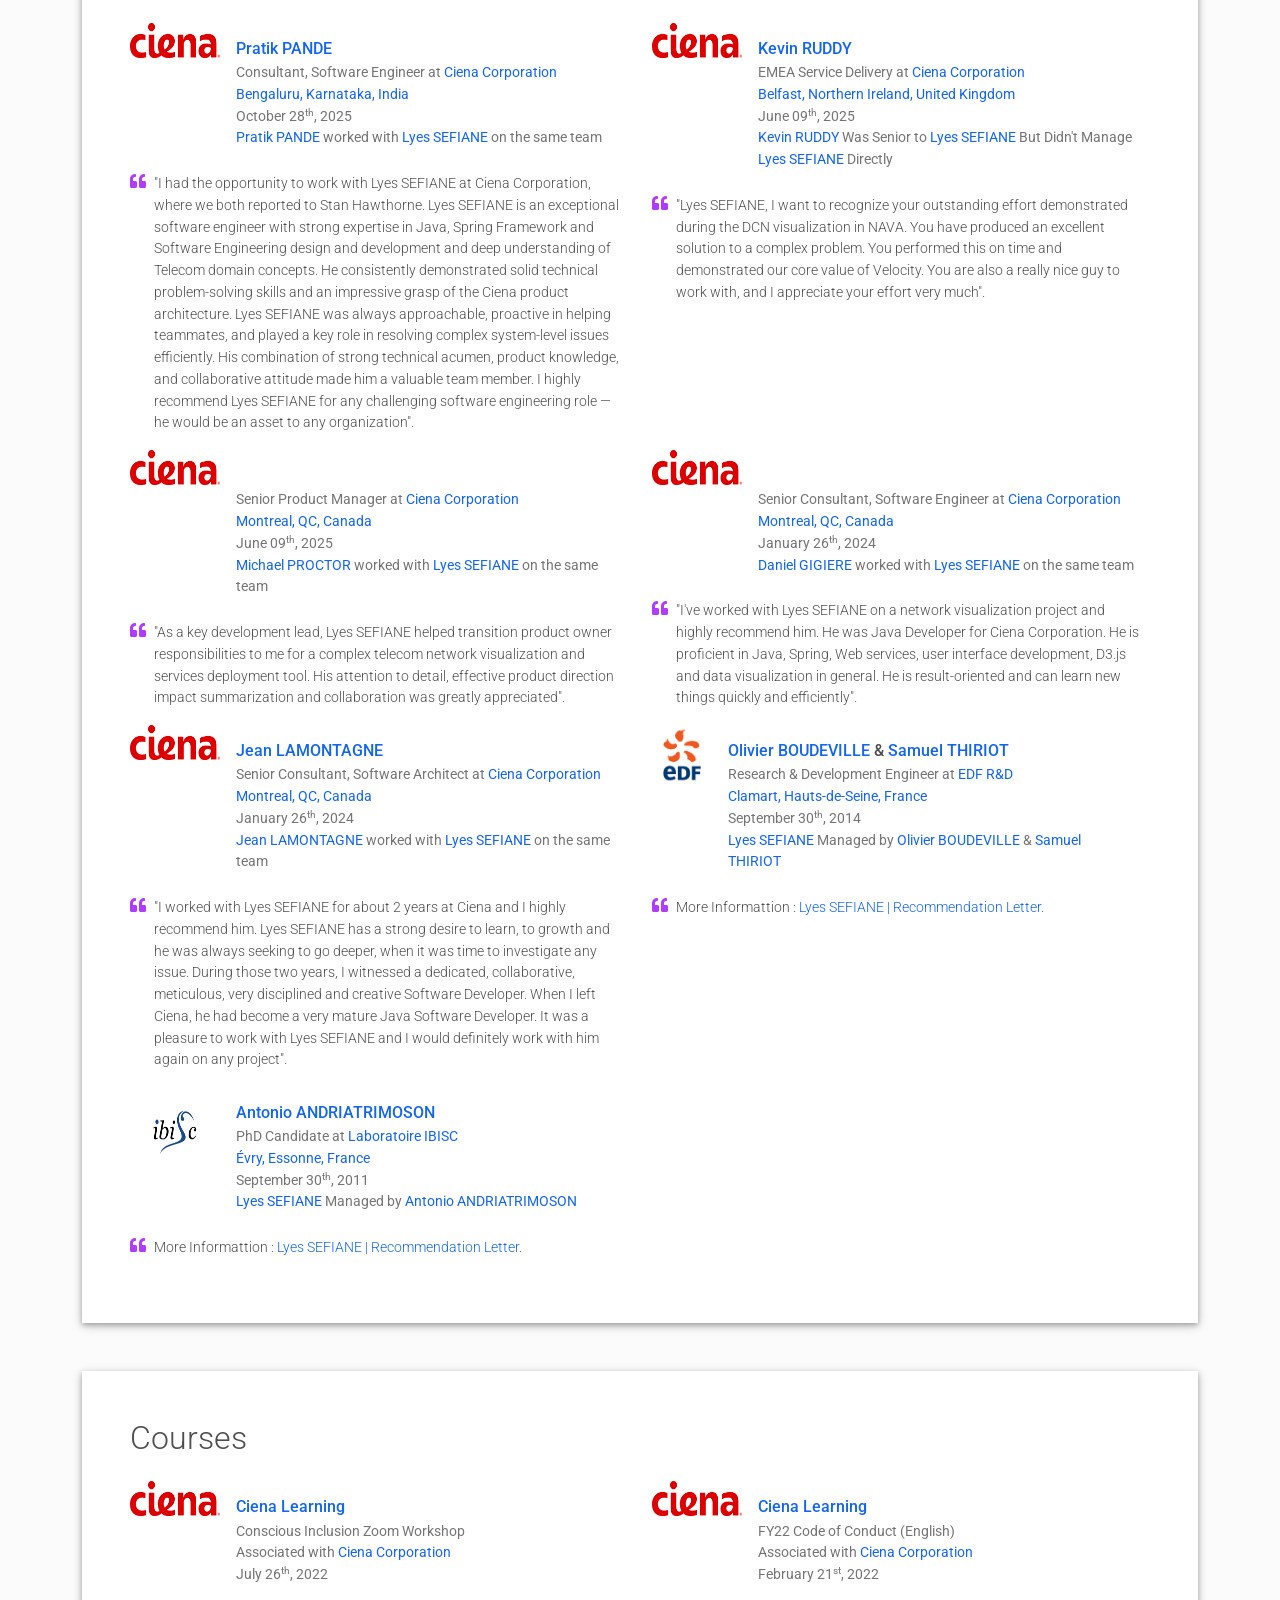
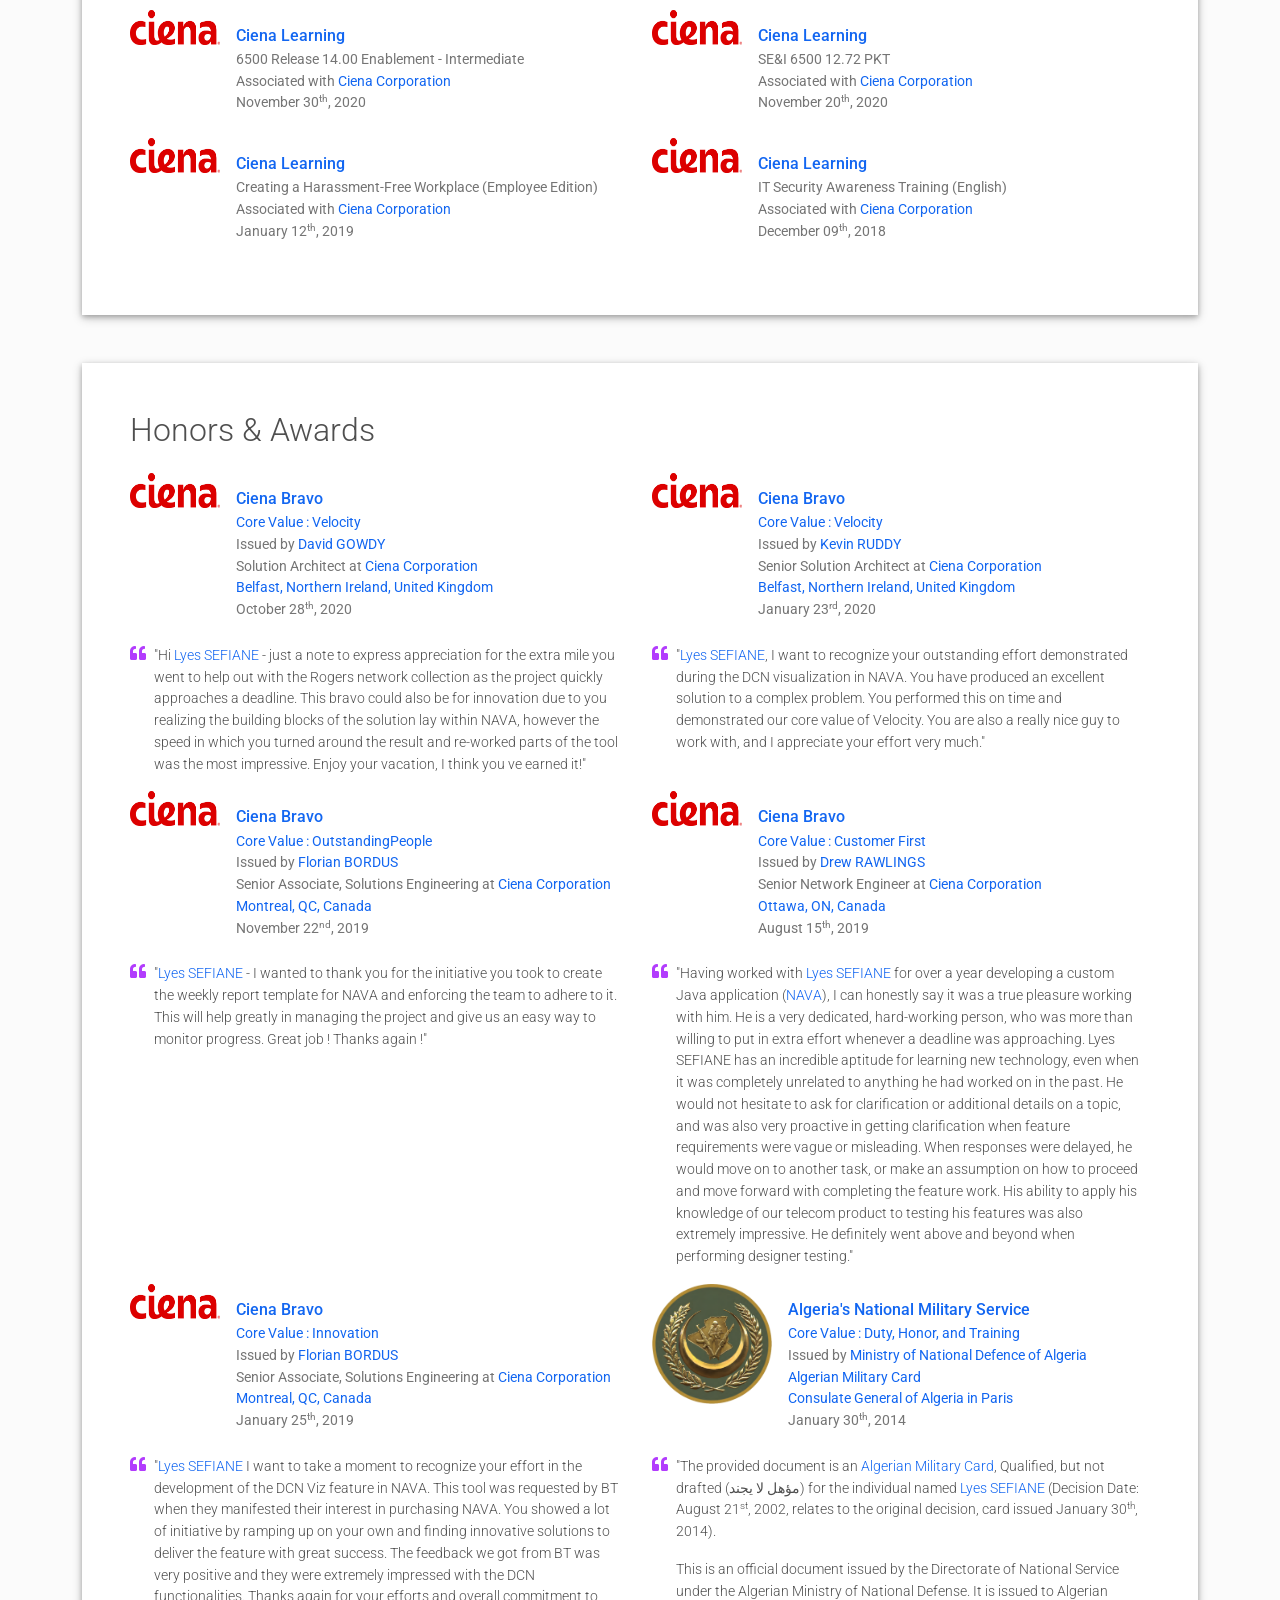
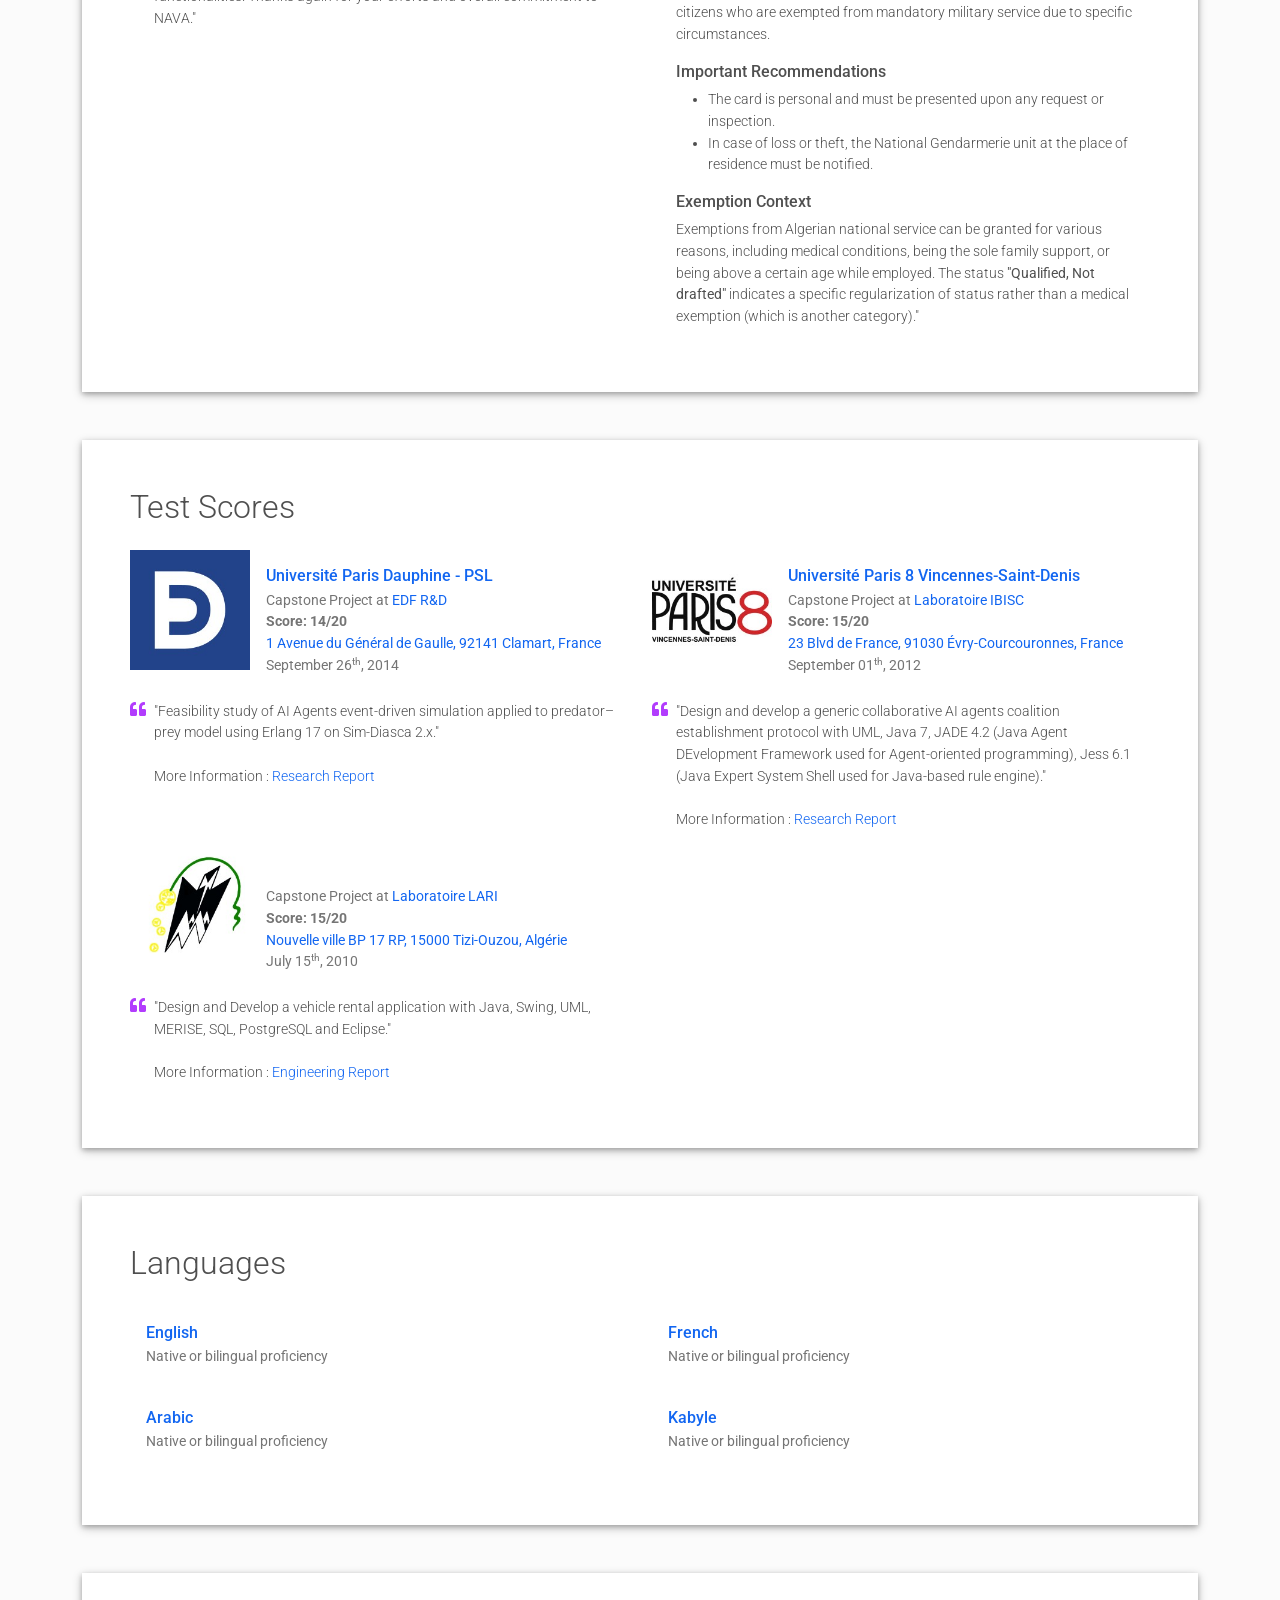
==== commit cd0b9fbc: "Lyes SEFIANE - Software Engineer 3 | Portfolio - Enhancements Completed." ====
--- a/index.html
+++ b/index.html
@@ -35,6 +35,8 @@
           <div class="site-nav"> 
             <nav role="navigation">
               <ul class="nav justify-content-center">
+                <li class="nav-item"><a class="nav-link" href="#about" title="About Me"><span class="menu-title">About Me</span></a>
+                </li>
                 <li class="nav-item"><a class="nav-link" href="#skills" title="Skills"><span class="menu-title">Skills</span></a>
                 </li>
                 <li class="nav-item"><a class="nav-link" href="#experience" title="Experience"><span class="menu-title">Experience</span></a>
@@ -43,7 +45,13 @@
                 </li>              
                 <li class="nav-item"><a class="nav-link" href="#recommendations" title="Recommendations"><span class="menu-title">Recommendations</span></a>
                 </li>
+                <li class="nav-item"><a class="nav-link" href="#courses" title="Courses"><span class="menu-title">Courses</span></a>
+                </li>
                 <li class="nav-item"><a class="nav-link" href="#honors-awards" title="Honors-Awards"><span class="menu-title">Honors & Awards</span></a>
+                </li>
+                <li class="nav-item"><a class="nav-link" href="#test-scores" title="Test-Scores"><span class="menu-title">Test Scores</span></a>
+                </li>
+                <li class="nav-item"><a class="nav-link" href="#languages" title="Languages"><span class="menu-title">Languages</span></a>
                 </li>
                 <li class="nav-item"><a class="nav-link" href="#projects" title="Projects"><span class="menu-title">Projects</span></a>
                 </li>
@@ -109,7 +117,7 @@
                     <a href="https://drive.google.com/file/d/1HzOTDT4hrelHlvfMTe-rifpWcx39zinb/view?usp=sharing" target="_blank">Algerian</a>-<a href="https://drive.google.com/file/d/12dh_p6dAjBZSimROL9dcw-bLXMYd6yrV/view?usp=drive_link" target="_blank">Canadian</a> dual citizen,
                     Native <a href="https://dpul.princeton.edu/oral-history-nes/feature/who-are-the-amazigh" target="_blank">Amazigh</a> (Indigenous peoples of North Africa), Native <a href="https://en.wikipedia.org/wiki/Kabyle_people" target="_blank">Kabyle</a>
                     (an Amazigh ethnic group indigenous to the mountainous Kabylia region of Northern Algeria), <a href="https://drive.google.com/file/d/1BnjgDKFDwMiCZn5dc0L1Ui_25WWP7ab9/view?usp=sharing" target="_blank">Software Engineer 3</a> residing in <a href="https://maps.app.goo.gl/DyicXDprhspQdiKXA">Ottawa</a>,
-                    the Canada's capital city. He received multiple positive recognitions, referred to as "<a href="https://www.ciena.com/about/purpose" target="_blank">Ciena Bravos</a>", from his colleagues at Ciena Corporation for his <a href="#honors-awards">Customer First, Innovation, Velocity and Outstanding People</a>.
+                    the Canada's capital city. He received multiple positive recognitions, referred to as "<a href="https://www.ciena.com/about/purpose" target="_blank">Ciena Bravos</a>", from his colleagues at <a href="https://en.wikipedia.org/wiki/Ciena" target="_blank">Ciena Corporation</a> for his <a href="#honors-awards">Customer First, Innovation, Velocity and Outstanding People</a>.
                 </p>
                 <p>Graduated from the <a href="https://www.ummto.dz/" target="_blank">Université Mouloud Mammeri de Tizi-Ouzou</a> (Algeria) with a <a href="https://drive.google.com/file/d/15ezQ4R0MHawlukED5f6lv1PImFLMqXwa/view?usp=sharing" target="_blank">Bachelor's degree, Computer Science</a> (Fairly Good - Honors) in 2010
                     after successfully earning a <a href="https://drive.google.com/file/d/1bse4l1s3VRxCj7dCN_lhpnIYBMJ9tmqa/view" target="_blank">Baccalaureate Diploma, Natural and Life Sciences</a> (Fairly Good - Honors) from
@@ -119,7 +127,7 @@
                     my studies where I earned a <a href="https://drive.google.com/file/d/1WdS2EfZTExwXt6VpmlChSbPSomkTQpRp/view" target="_blank">Postgraduate Diploma, Computer Science</a> (Fairly Good - Honors) in 2011 and
                     my first <a href="https://drive.google.com/file/d/1lzQmrBOSFxf5csVgvnWjMZ0Z_ch4XiMS/view" target="_blank">Master's degree, Computer Science & Human Sciences</a> (Fairly Good - Honors) in 2012.
                 </p>
-                <p>After successfully completing my research internships at <a href="https://www.ibisc.univ-evry.fr/" target="_blank">Laboratoire IBISC, Université d’Evry, Université Paris-Saclay</a> in the context of my first Master's degree,
+                <p>After successfully completing my research internships at <a href="https://www.ibisc.univ-evry.fr/" target="_blank">Laboratoire IBISC</a> in the context of my first Master's degree,
                     I was accepted by the prestigious <a href="https://dauphine.psl.eu/en/" target="_blank">Université Paris Dauphine-PSL</a> where I earned in 2014 my second
                     <a href="https://drive.google.com/file/d/1G-l6zorsnxlqjh_XCGZ6UACVLiKEqN2L/view" target="_blank">Master's degree, Computers and Intelligent Systems</a> (Fairly Good - Honors) jointly awarded with <a href="https://www.agroparistech.fr/en" target="_blank">Grande École AgroParisTech</a>
                     (part of the <a href="https://www.universite-paris-saclay.fr/en" target="_blank">Université Paris-Saclay</a>) a member of <a href="https://paristech.fr/en" target="_blank">ParisTech</a>
@@ -1035,7 +1043,7 @@
                       <h3 class="h6 mb-1" data-aos="fade-left" data-aos-delay="0"><a href="https://www.ciena.com/about/cienalife" target="_blank">Ciena Bravo</a></h3>
                       <p class="text-muted text-small" data-aos="fade-left" data-aos-delay="100">
                           <a href="https://www.ciena.com/about/purpose" target="_blank">Core Value : OutstandingPeople</a><br/>
-                          Issued by <a href="https://www.linkedin.com/in/florian-bordus-177b30194" target="_blank">Florian Bordus</a><br/>Senior Associate, Solutions Engineering at <a href="https://www.ciena.com/" target="_blank">Ciena Corporation</a><br/>
+                          Issued by <a href="https://www.linkedin.com/in/florian-bordus-177b30194" target="_blank">Florian BORDUS</a><br/>Senior Associate, Solutions Engineering at <a href="https://www.ciena.com/" target="_blank">Ciena Corporation</a><br/>
                           <a href="https://maps.app.goo.gl/m2H9Xej8PEwyMw1u8" target="_blank">Montreal, QC, Canada</a><br/>
                           November 22<sup>nd</sup>, 2019
                       </p>
@@ -1054,7 +1062,7 @@
                       <h3 class="h6 mb-1" data-aos="fade-left" data-aos-delay="0"><a href="https://www.ciena.com/about/cienalife" target="_blank">Ciena Bravo</a></h3>
                       <p class="text-muted text-small" data-aos="fade-left" data-aos-delay="100">
                           <a href="https://www.ciena.com/about/purpose" target="_blank">Core Value : Customer First</a><br/>
-                          Issued by <a href="https://www.linkedin.com/in/drew-rawlings-946a4ab4/" target="_blank">Drew Rawlings</a><br/>Senior Network Engineer at <a href="https://www.ciena.com/" target="_blank">Ciena Corporation</a><br/>
+                          Issued by <a href="https://www.linkedin.com/in/drew-rawlings-946a4ab4/" target="_blank">Drew RAWLINGS</a><br/>Senior Network Engineer at <a href="https://www.ciena.com/" target="_blank">Ciena Corporation</a><br/>
                           <a href="https://maps.app.goo.gl/ve11gGFEmFKpmeKJA" target="_blank">Ottawa, ON, Canada</a><br/>
                           August 15<sup>th</sup>, 2019
                       </p>
@@ -1077,7 +1085,7 @@
                 <h3 class="h6 mb-1" data-aos="fade-left" data-aos-delay="0"><a href="https://www.ciena.com/about/cienalife" target="_blank">Ciena Bravo</a></h3>
               <p class="text-muted text-small" data-aos="fade-left" data-aos-delay="100">
                   <a href="https://www.ciena.com/about/cienalife" target="_blank">Core Value : Innovation</a><br/>
-                  Issued by <a href="https://www.linkedin.com/in/florian-bordus-177b30194" target="_blank">Florian Bordus</a><br/>Senior Associate, Solutions Engineering at <a href="https://www.ciena.com/" target="_blank">Ciena Corporation</a><br/>
+                  Issued by <a href="https://www.linkedin.com/in/florian-bordus-177b30194" target="_blank">Florian BORDUS</a><br/>Senior Associate, Solutions Engineering at <a href="https://www.ciena.com/" target="_blank">Ciena Corporation</a><br/>
               <a href="https://maps.app.goo.gl/m2H9Xej8PEwyMw1u8" target="_blank">Montreal, QC, Canada</a><br/>
               January 25<sup>th</sup>, 2019
               </p>
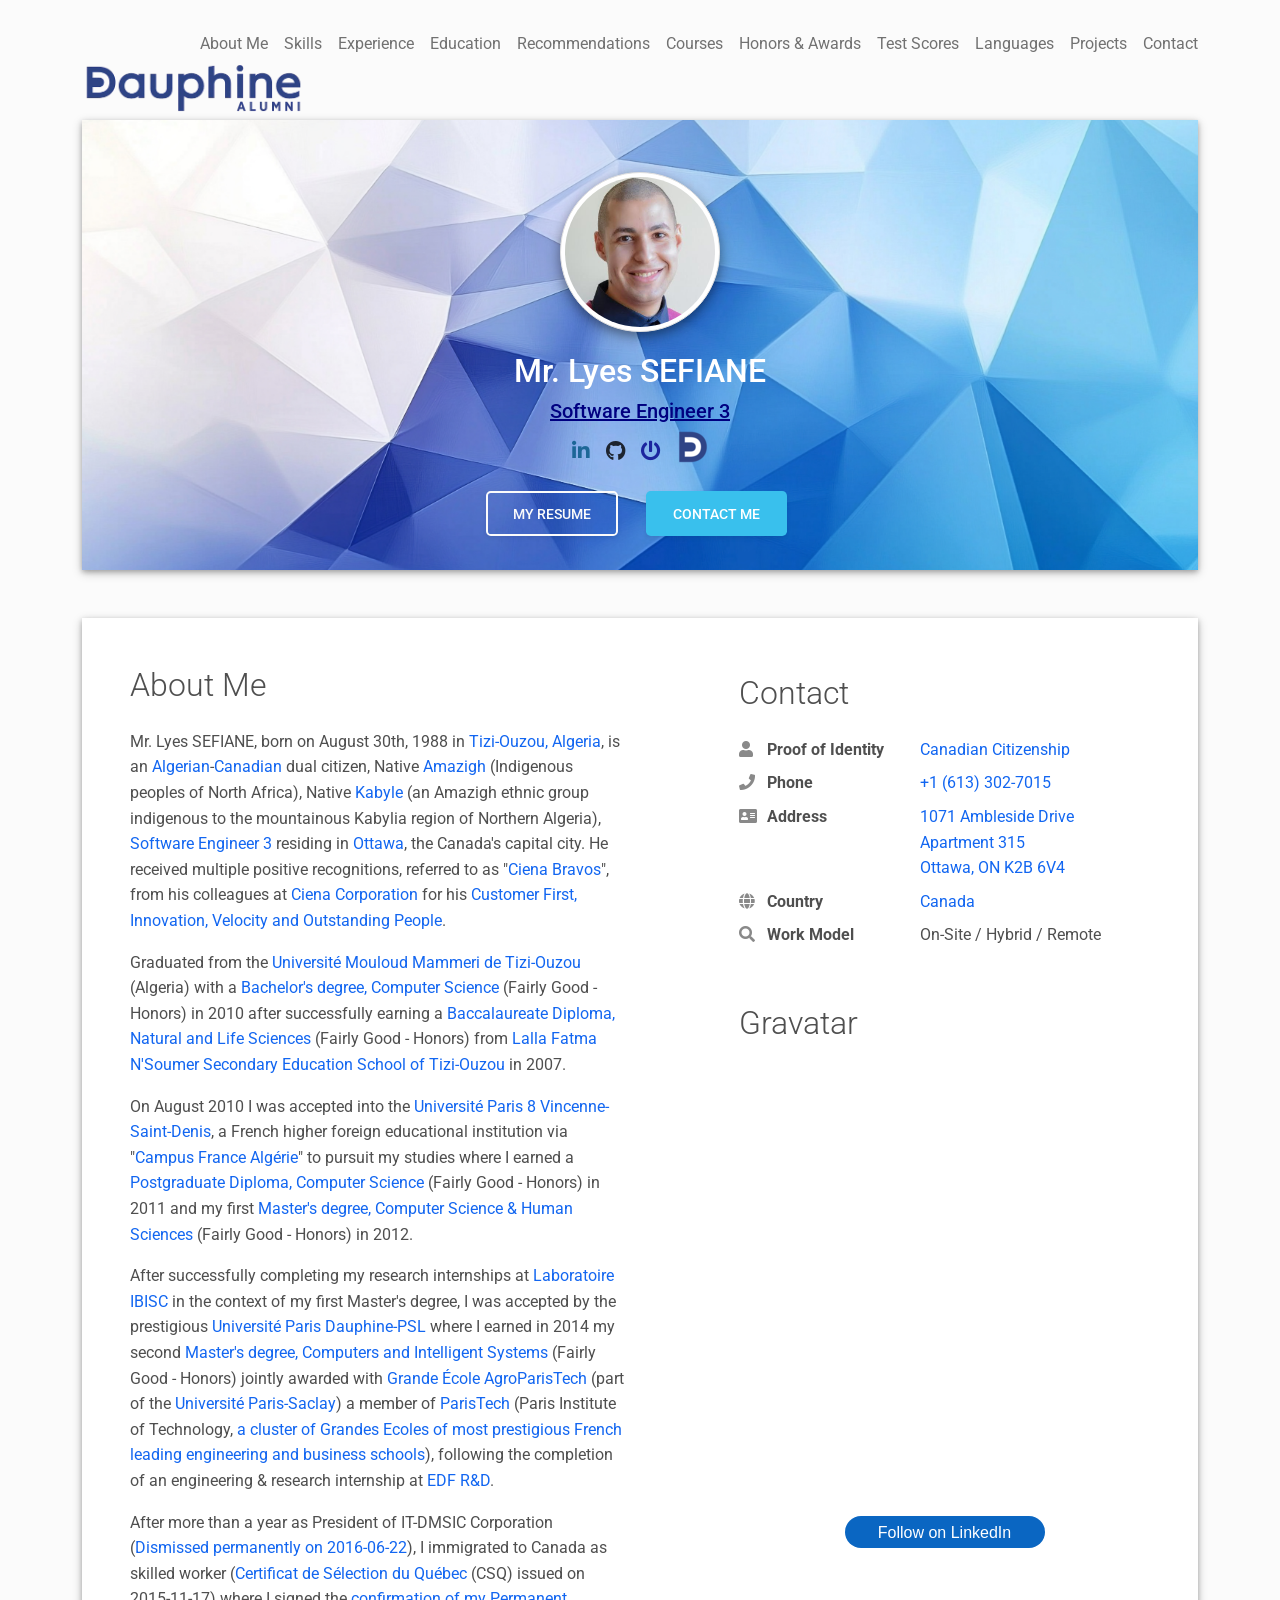
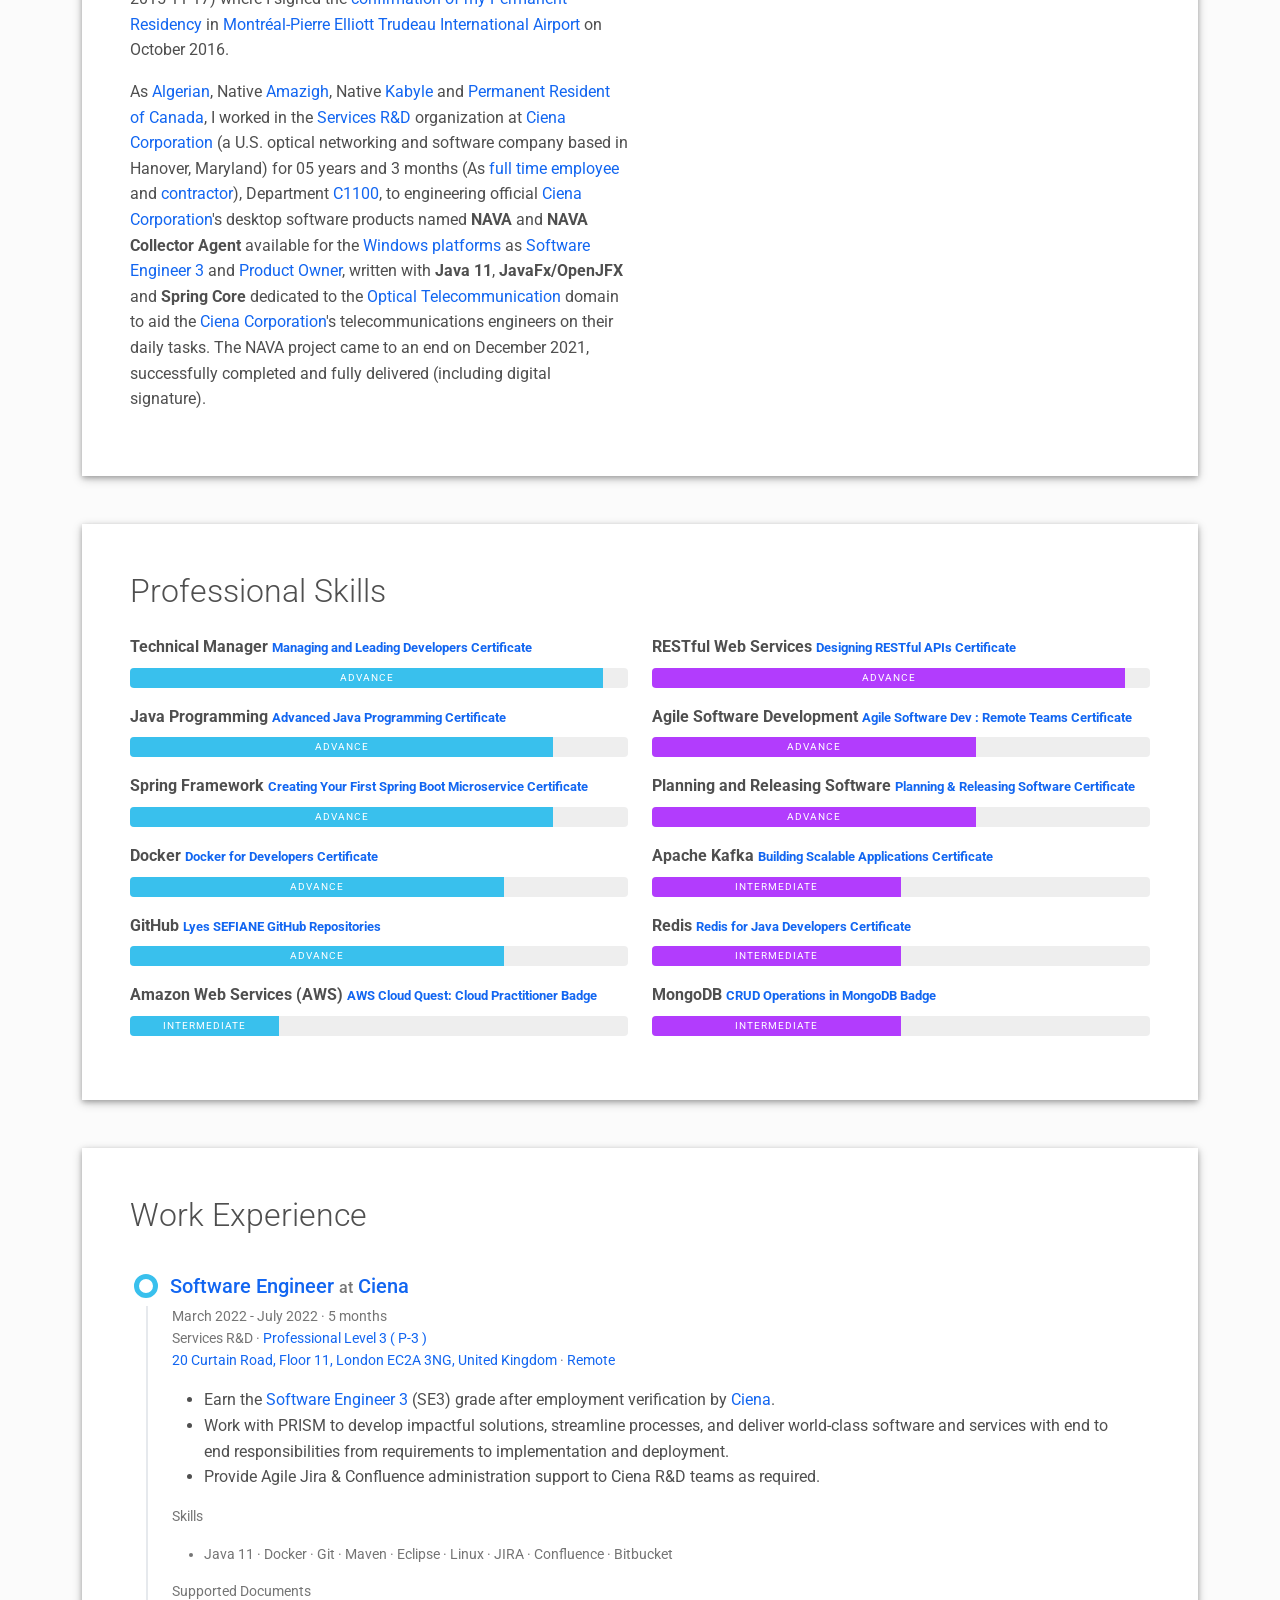
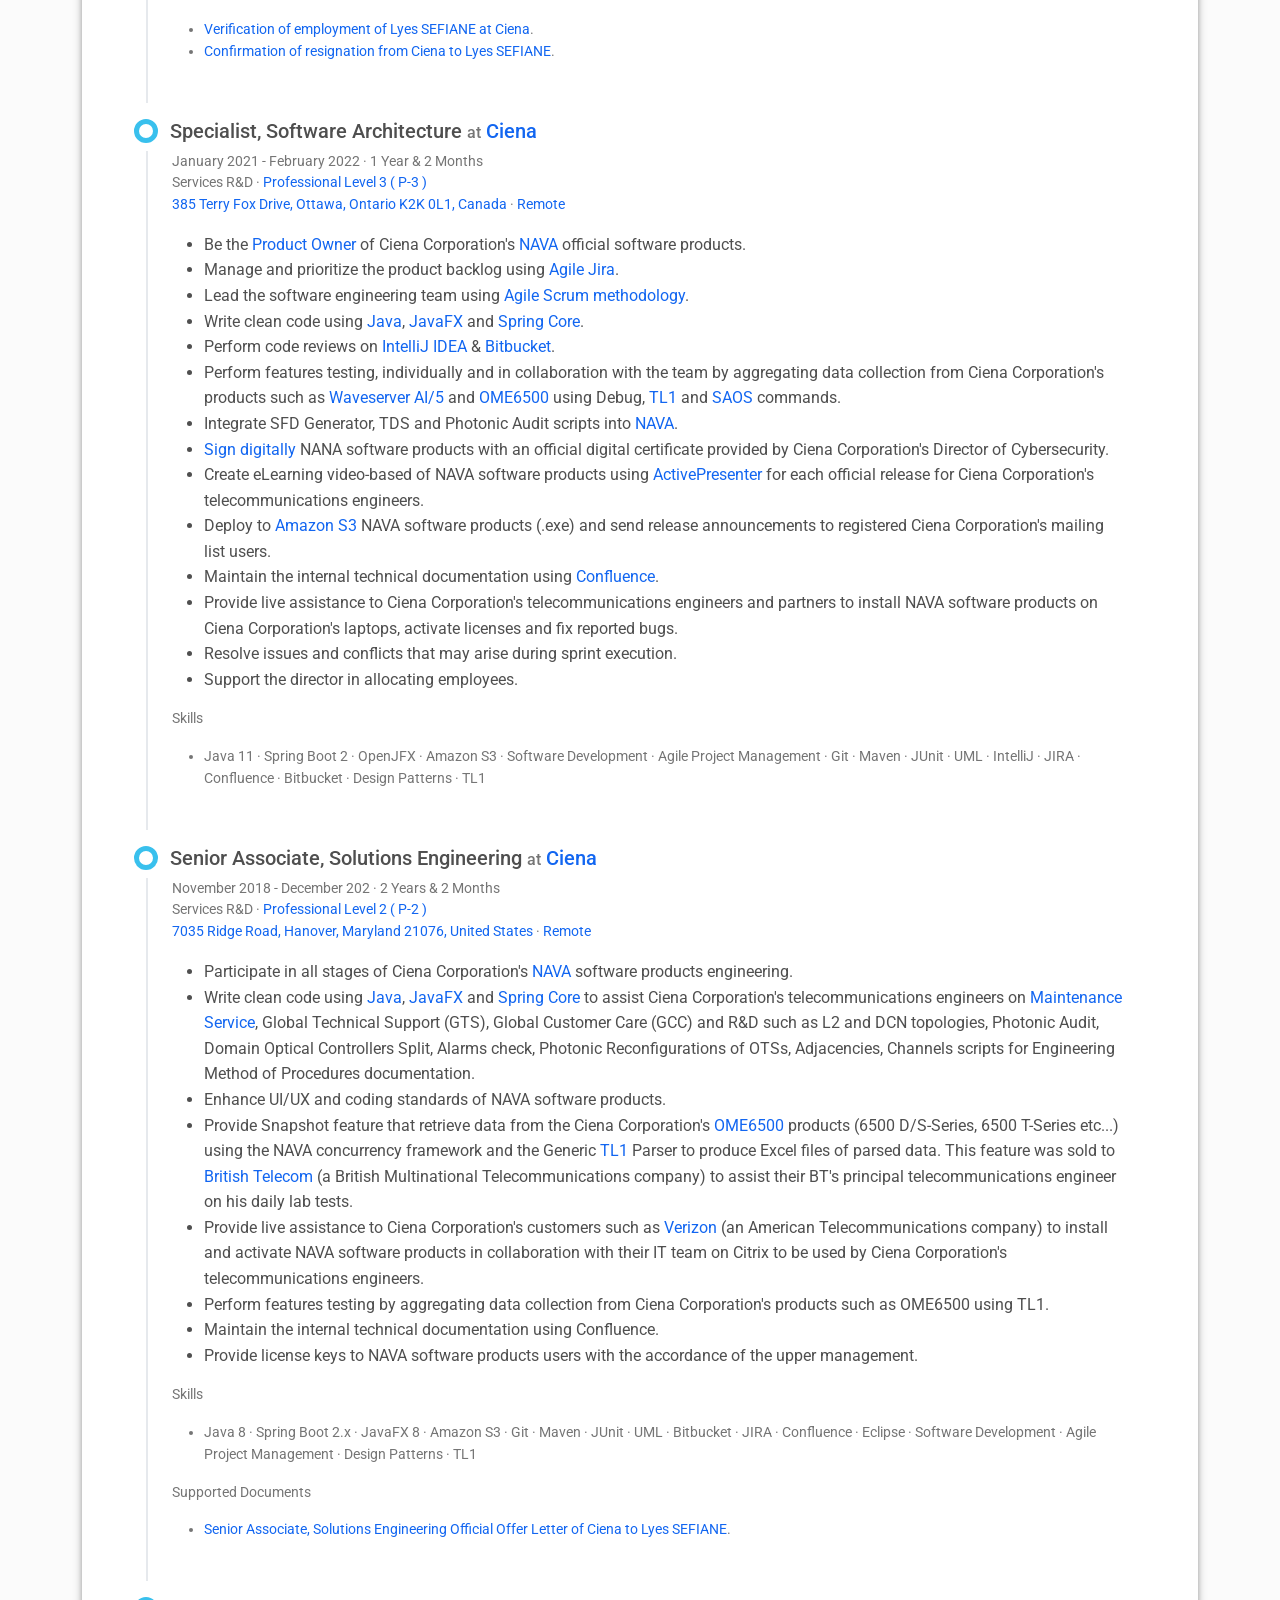
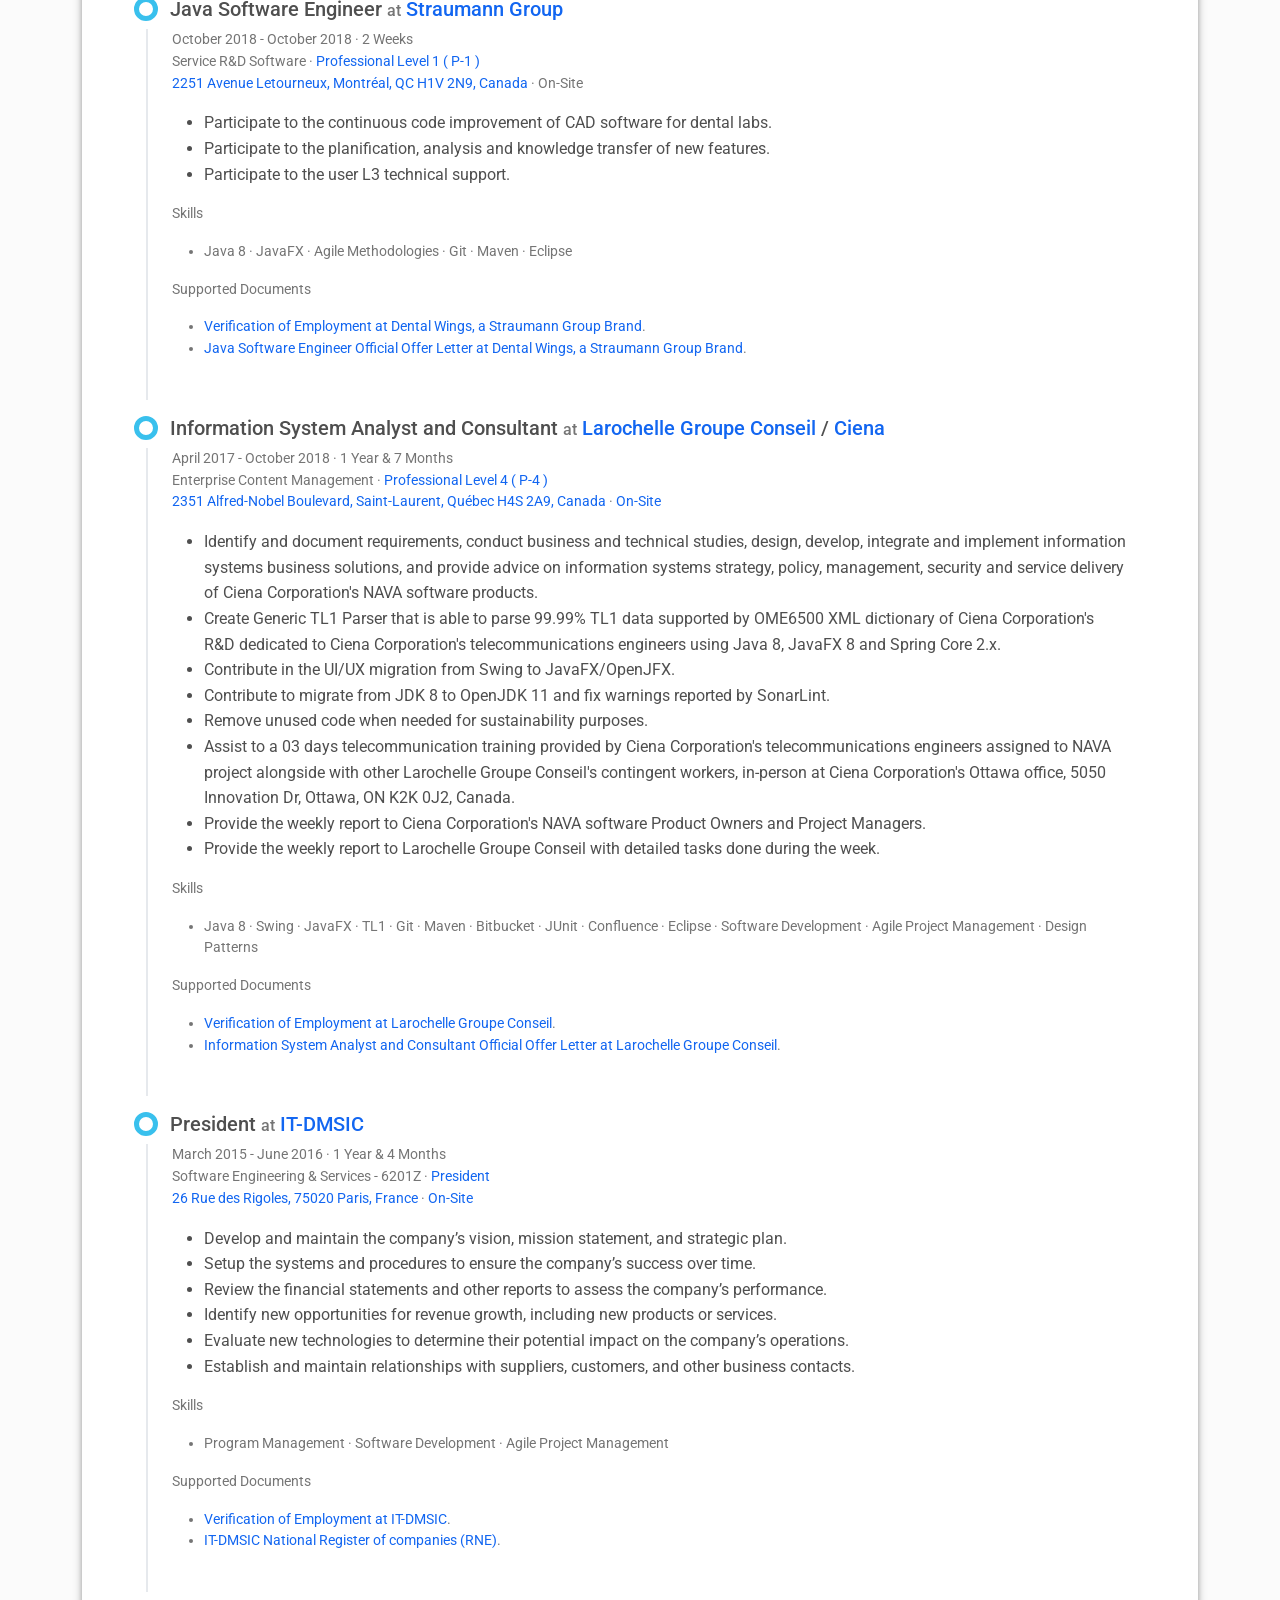
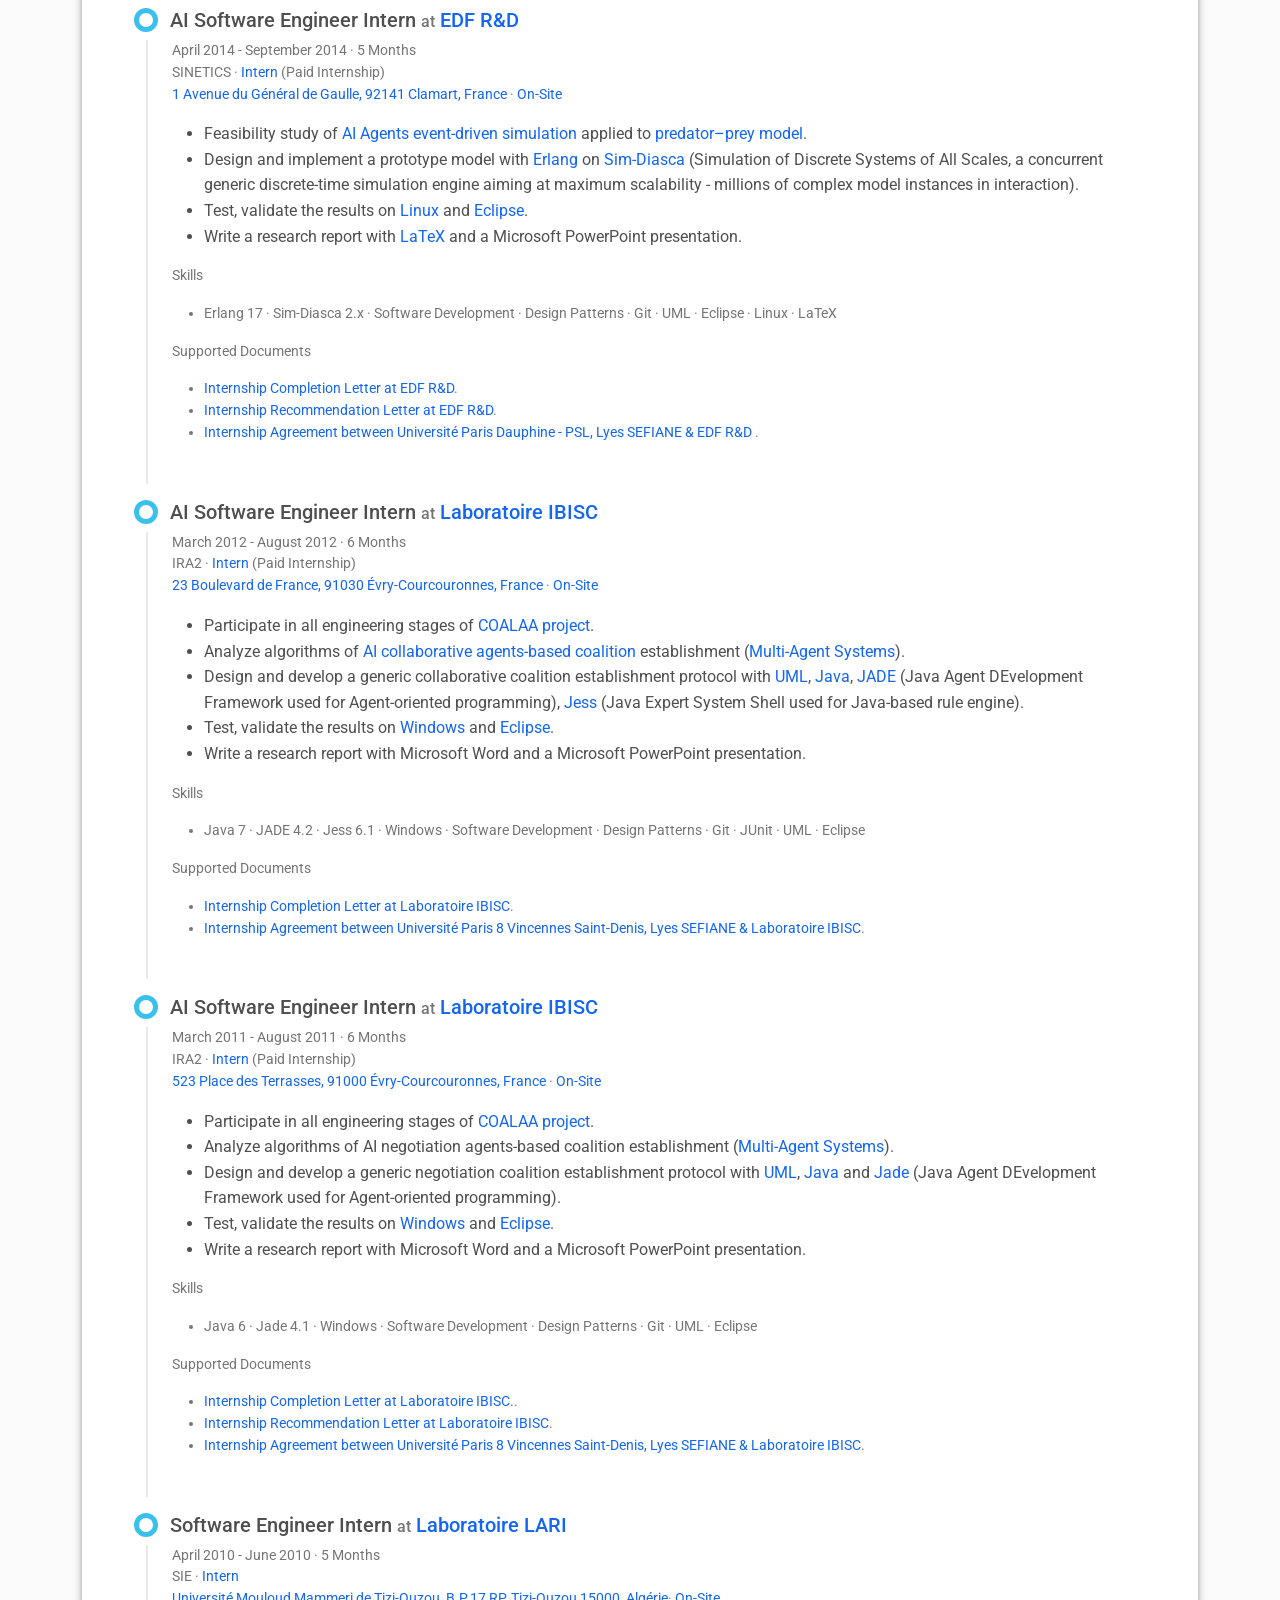
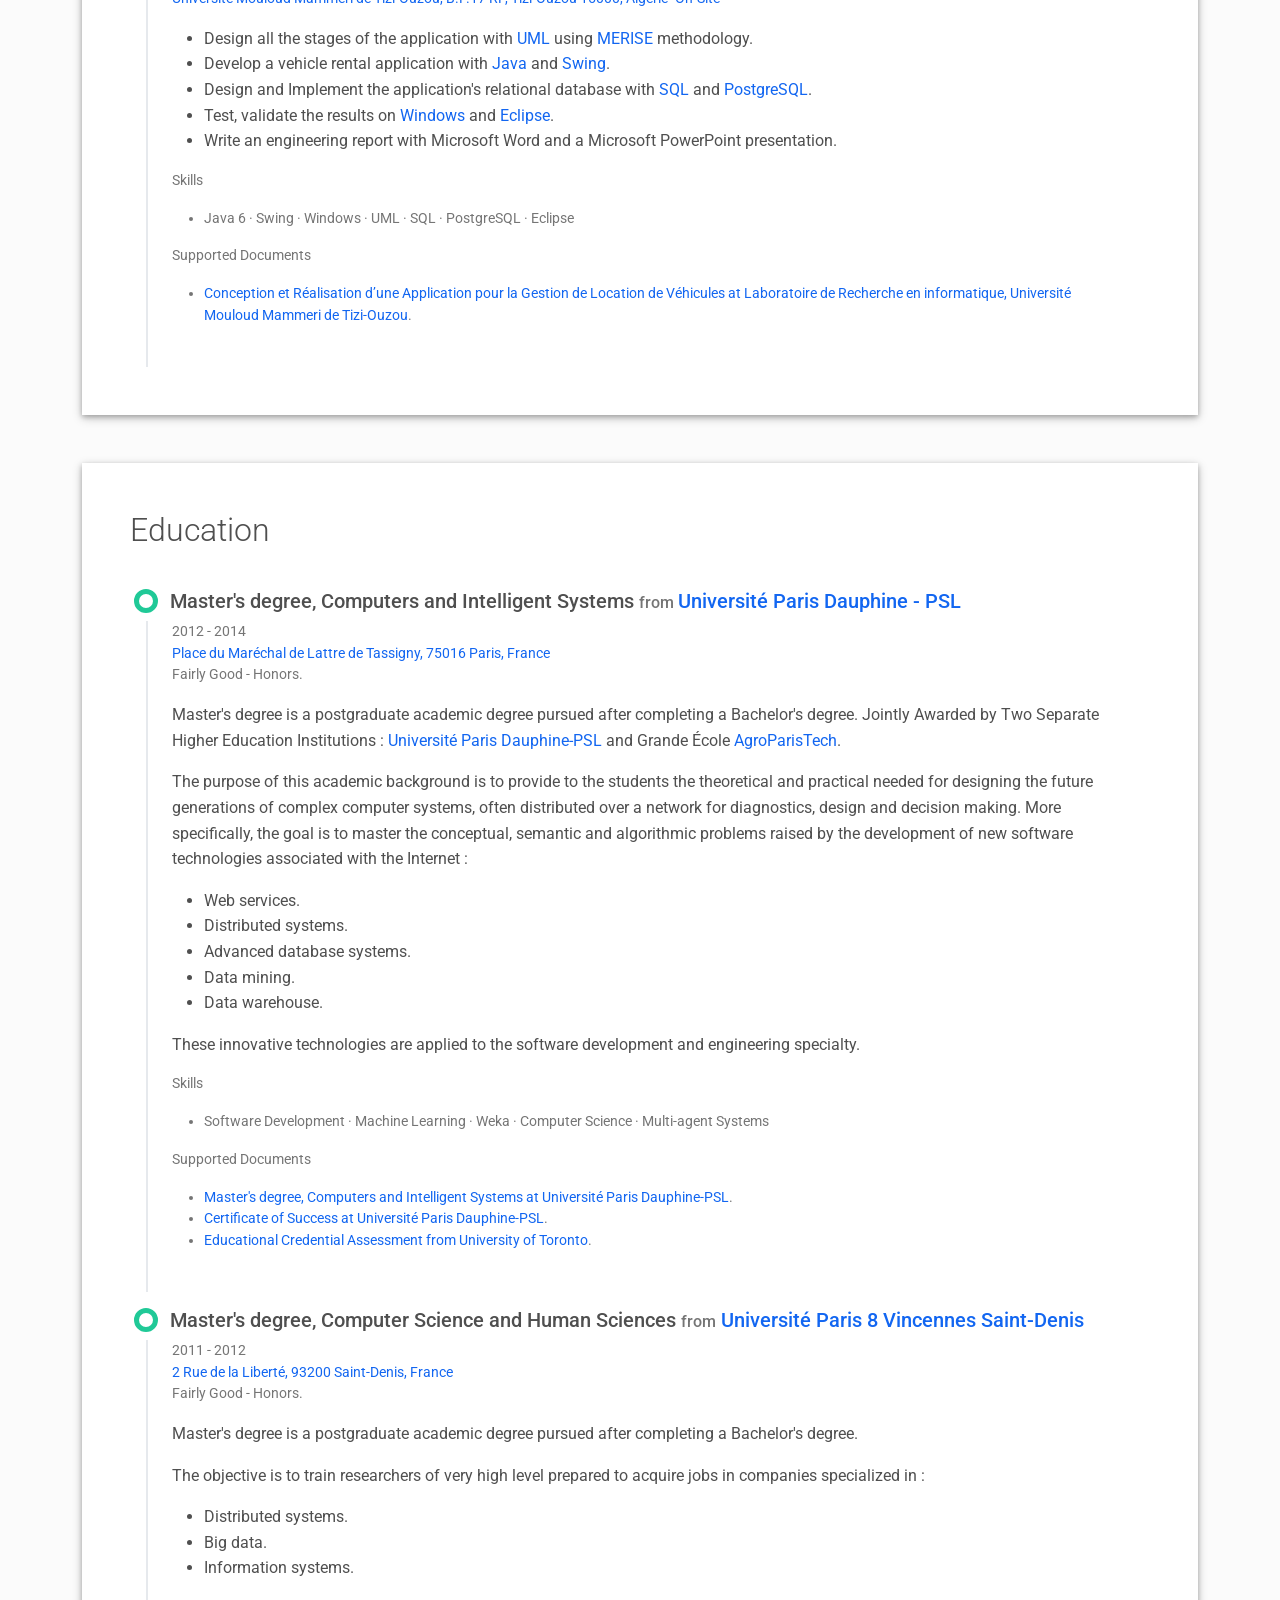
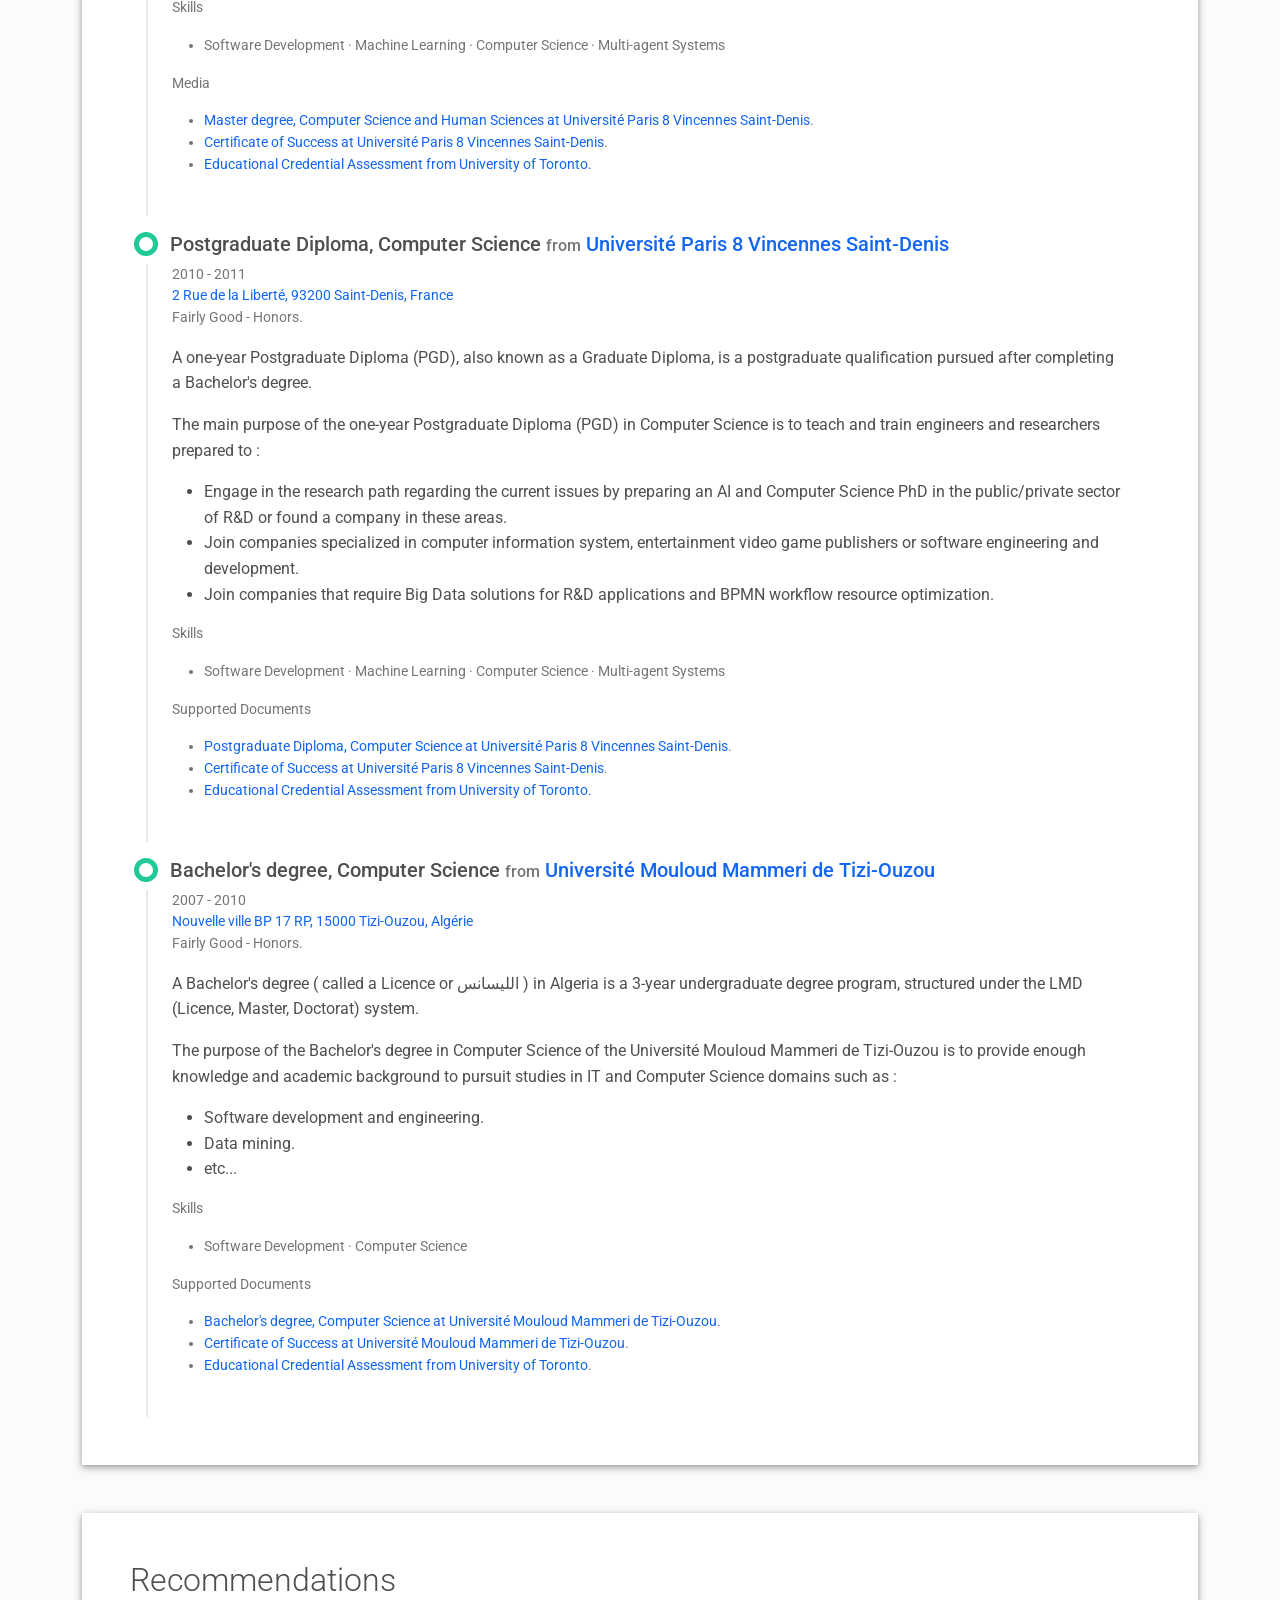
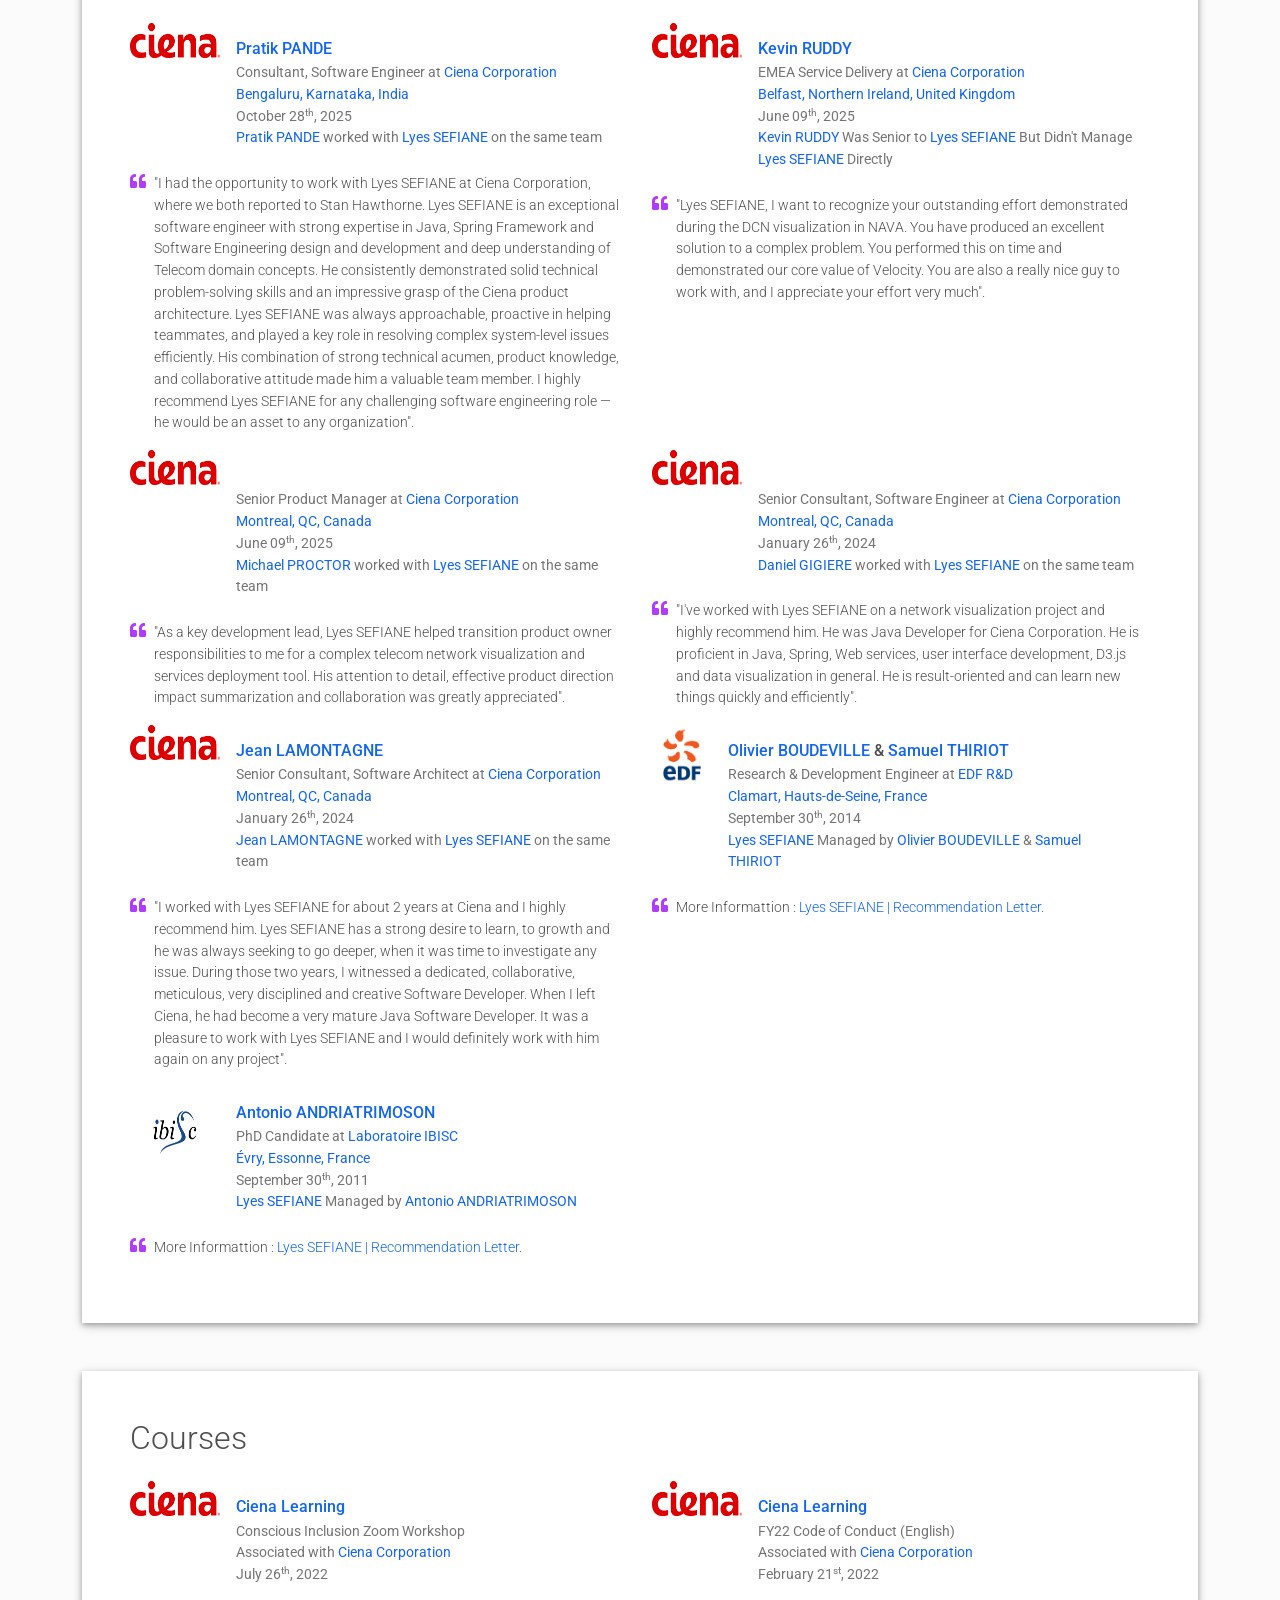
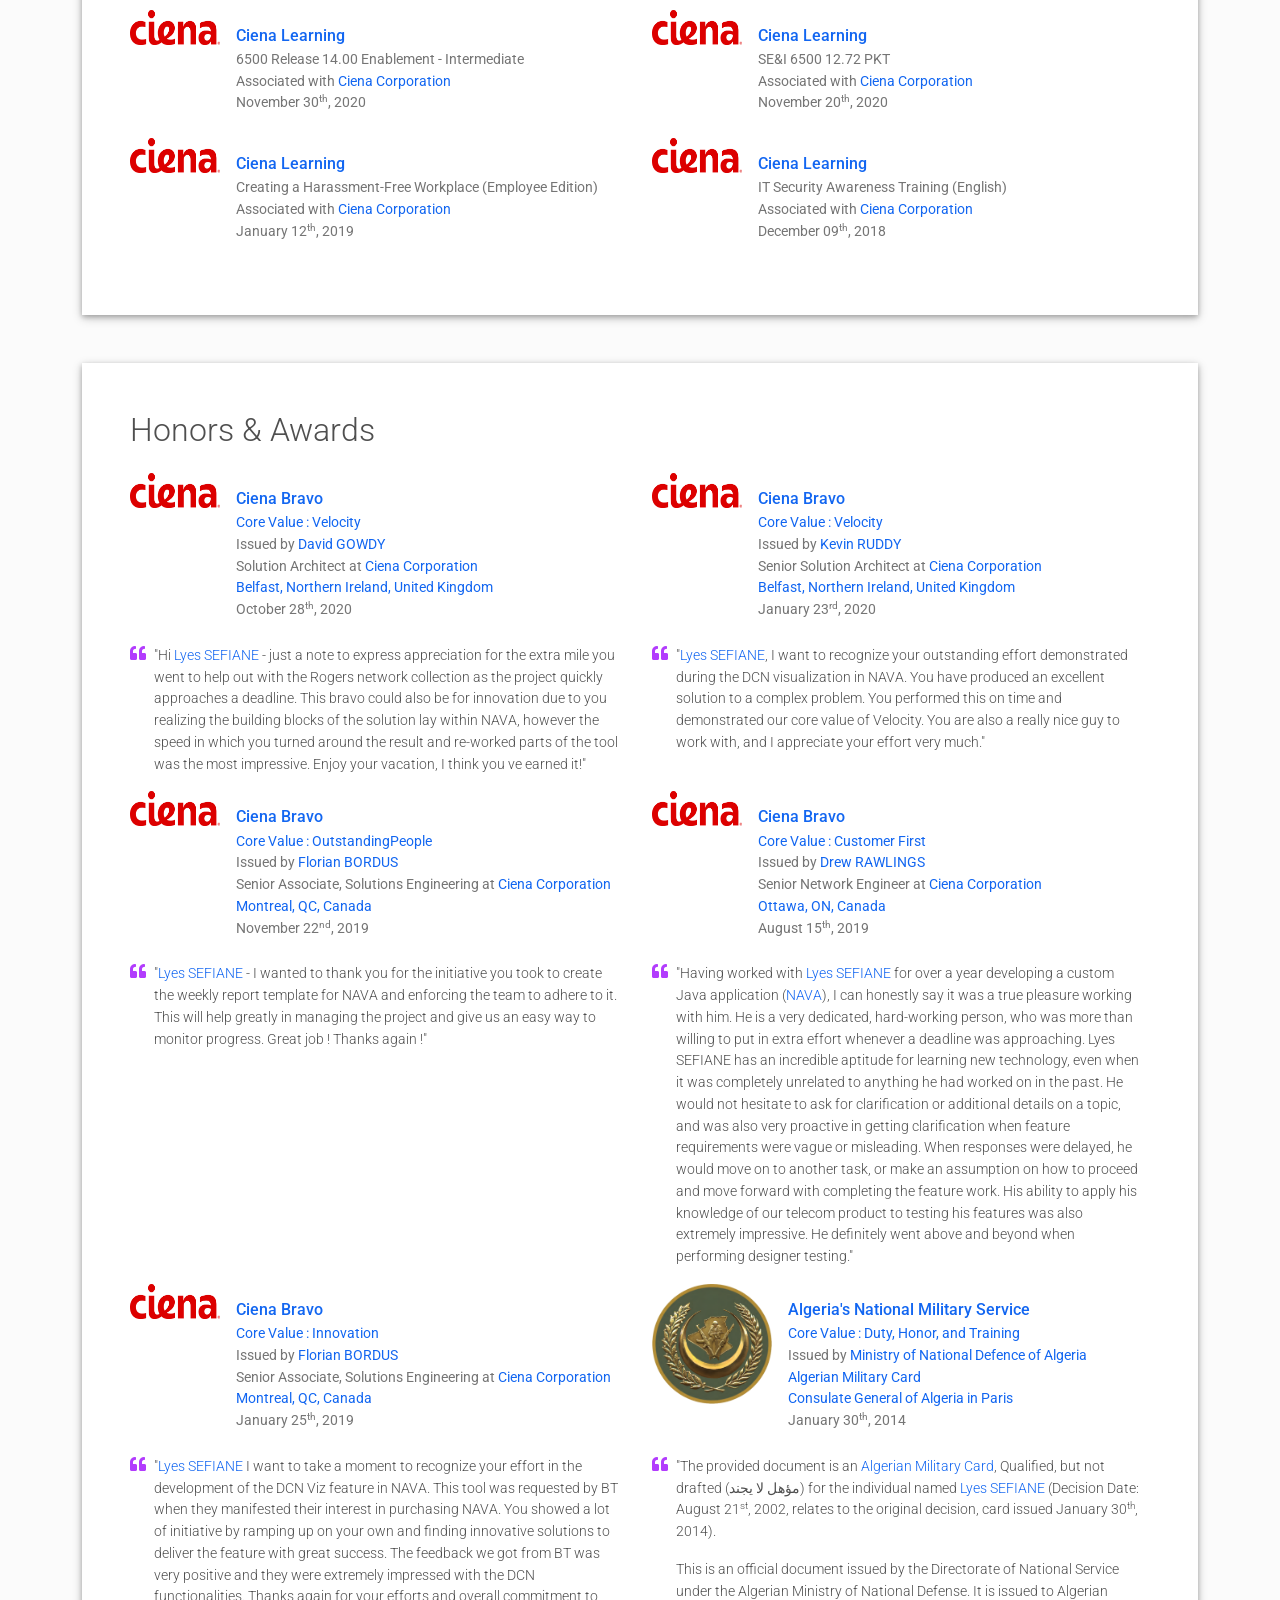
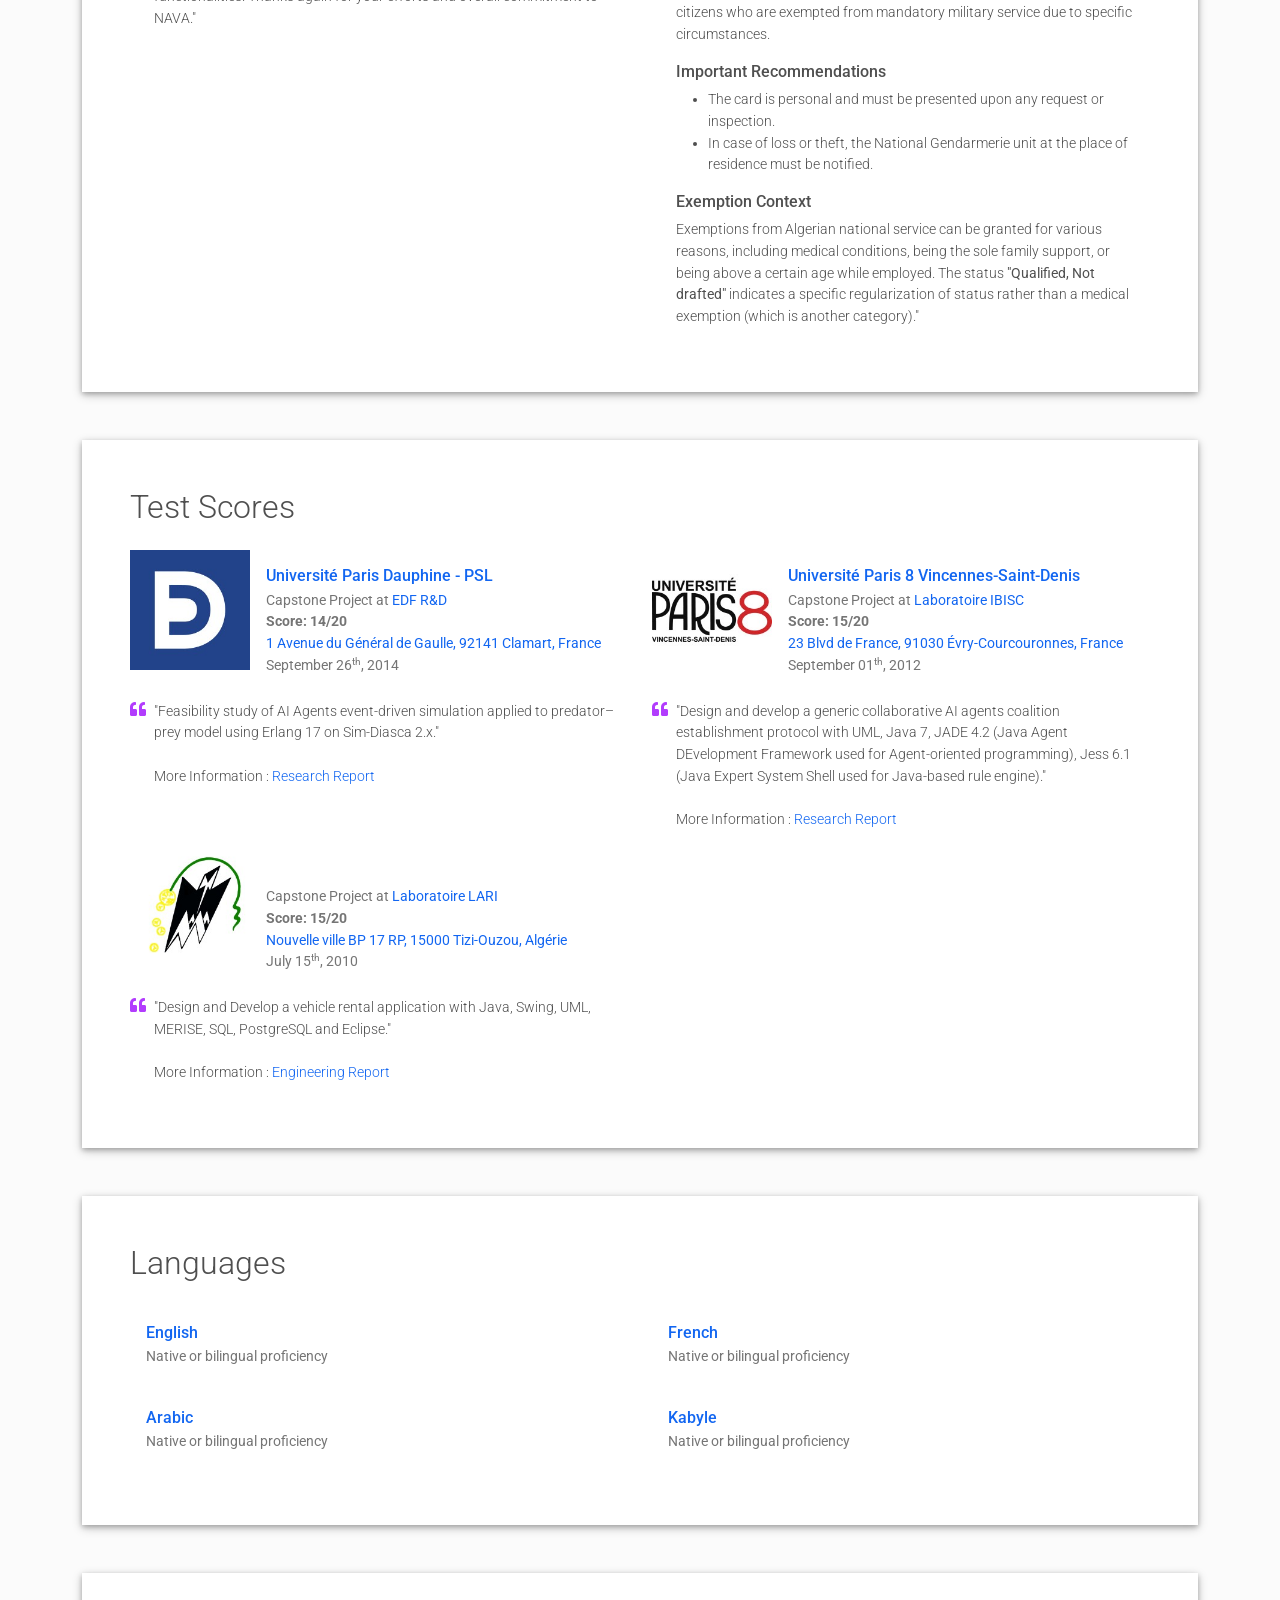
==== commit b4e47f43: "Lyes SEFIANE - Software Engineer 3 | Portfolio - Enhancements Completed." ====
--- a/index.html
+++ b/index.html
@@ -5,8 +5,8 @@
     <meta http-equiv="X-UA-Compatible" content="IE=edge">
     <meta name="keywords" content="Lyes SEFIANE - Software Engineer 3 | Portfolio" />
     <meta name="viewport" content="width=device-width, initial-scale=1">
-    <meta name="description" content="Lyes SEFIANE, born on August 30th, 1988 in Tizi-Ouzou, Algeria, is an Algerian-Canadian dual citizen, Native Amazigh (Indigenous peoples of North Africa), Native Kabyle (an Amazigh ethnic group indigenous to the mountainous Kabylia region of Northern Algeria), Software Engineer 3 residing in Ottawa, the Canada's capital city.">
-    <meta name="author" content="Lyes SEFIANE">
+    <meta name="description" content="Mr. Lyes SEFIANE, born on August 30th, 1988 in Tizi-Ouzou, Algeria, is an Algerian-Canadian dual citizen, Native Amazigh (Indigenous peoples of North Africa), Native Kabyle (an Amazigh ethnic group indigenous to the mountainous Kabylia region of Northern Algeria), Software Engineer 3 residing in Ottawa, the Canada's capital city.">
+    <meta name="author" content="Mr. Lyes SEFIANE">
     <meta property="og:image" content="https://github.com/lyes-sefiane/lyes-sefiane-web-app/blob/main/images/lyes-sefiane-canada-portfolio.png?raw=true">
     <title>Lyes SEFIANE - Software Engineer 3 | Portfolio</title>
     <link rel="image_src" href="https://github.com/lyes-sefiane/lyes-sefiane-web-app/blob/main/images/lyes-sefiane-canada-portfolio.png?raw=true" />
@@ -75,7 +75,7 @@
             <div class="avatar p-1"><img class="rounded-circle img-thumbnail shadow-2-strong" src="images/lyes-sefiane.PNG" width="160" height="160"/></div>
             <div class="header-bio mt-3">
               <div data-aos="zoom-in" data-aos-delay="0">
-                <h1 class="h2">Lyes SEFIANE</h1>
+                <h1 class="h2">Mr. Lyes SEFIANE</h1>
                   <h5><a href="https://drive.google.com/file/d/1BnjgDKFDwMiCZn5dc0L1Ui_25WWP7ab9/view" target="_blank" style="color:navy; text-decoration: underline;">Software Engineer 3</a></h5>
               </div>
               <div class="header-social mb-3 d-print-none" data-aos="zoom-in" data-aos-delay="200">
@@ -113,7 +113,7 @@
         <div class="col-md-6">
           <h2 class="h2 fw-light mb-4">About Me</h2>
             <section>
-                <p>Lyes SEFIANE, born on August 30th, 1988 in <a href="https://maps.app.goo.gl/kSXZ65gdiTkuaKwR6" target="_blank">Tizi-Ouzou, Algeria</a>, is an
+                <p>Mr. Lyes SEFIANE, born on August 30th, 1988 in <a href="https://maps.app.goo.gl/kSXZ65gdiTkuaKwR6" target="_blank">Tizi-Ouzou, Algeria</a>, is an
                     <a href="https://drive.google.com/file/d/1HzOTDT4hrelHlvfMTe-rifpWcx39zinb/view?usp=sharing" target="_blank">Algerian</a>-<a href="https://drive.google.com/file/d/12dh_p6dAjBZSimROL9dcw-bLXMYd6yrV/view?usp=drive_link" target="_blank">Canadian</a> dual citizen,
                     Native <a href="https://dpul.princeton.edu/oral-history-nes/feature/who-are-the-amazigh" target="_blank">Amazigh</a> (Indigenous peoples of North Africa), Native <a href="https://en.wikipedia.org/wiki/Kabyle_people" target="_blank">Kabyle</a>
                     (an Amazigh ethnic group indigenous to the mountainous Kabylia region of Northern Algeria), <a href="https://drive.google.com/file/d/1BnjgDKFDwMiCZn5dc0L1Ui_25WWP7ab9/view?usp=sharing" target="_blank">Software Engineer 3</a> residing in <a href="https://maps.app.goo.gl/DyicXDprhspQdiKXA">Ottawa</a>,
@@ -173,7 +173,7 @@
               <div class="pb-2 fw-bolder"><i class="fas fa-address-card pe-2 text-muted" style="width:24px;opacity:0.85;"></i> Address</div>
             </div>
             <div class="col-sm-7">
-              <div class="pb-2"><a href="https://drive.google.com/file/d/157ln5tkNGCIh70GoskptxAkYTPGXvXm6/view?usp=sharing" target="_blank">315-1071 Ambleside Dr<br/>Ottawa, ON K2B 6V4</a></div>
+              <div class="pb-2"><a href="https://drive.google.com/file/d/157ln5tkNGCIh70GoskptxAkYTPGXvXm6/view?usp=sharing" target="_blank">1071 Ambleside Drive<br/>Apartment 315<br/>Ottawa, ON K2B 6V4</a></div>
             </div> 
                     <div class="col-sm-5">
               <div class="pb-2 fw-bolder"><i class="fas fa-globe pe-2 text-muted" style="width:24px;opacity:0.85;"></i> Country</div>
@@ -1398,7 +1398,7 @@
     <footer class="pt-4 pb-4 text-muted text-center d-print-none">
       <div class="container">
         <div class="my-3">
-          <div class="h4"><a href="https://www.linkedin.com/in/lyes-sefiane" target="_blank">Lyes SEFIANE</a></div>
+          <div class="h4"><a href="https://www.linkedin.com/in/lyes-sefiane" target="_blank">Mr. Lyes SEFIANE</a></div>
           <div class="footer-nav">
             <nav role="navigation">
               <ul class="nav justify-content-center">
@@ -1424,7 +1424,7 @@
           </div>
         </div>
         <div class="text-small">
-          <div class="mb-1">Copyright <i class="far fa-copyright"></i> <a href="https://www.linkedin.com/in/lyes-sefiane" target="_blank">Lyes SEFIANE</a>. All rights reserved.</div>
+          <div class="mb-1">Copyright <i class="far fa-copyright"></i> <a href="https://www.linkedin.com/in/lyes-sefiane" target="_blank">Mr. Lyes SEFIANE</a>. All rights reserved.</div>
           <div><a href="https://templateflip.com/" target="_blank">TemplateFlip</a></div>
         </div>
       </div>
